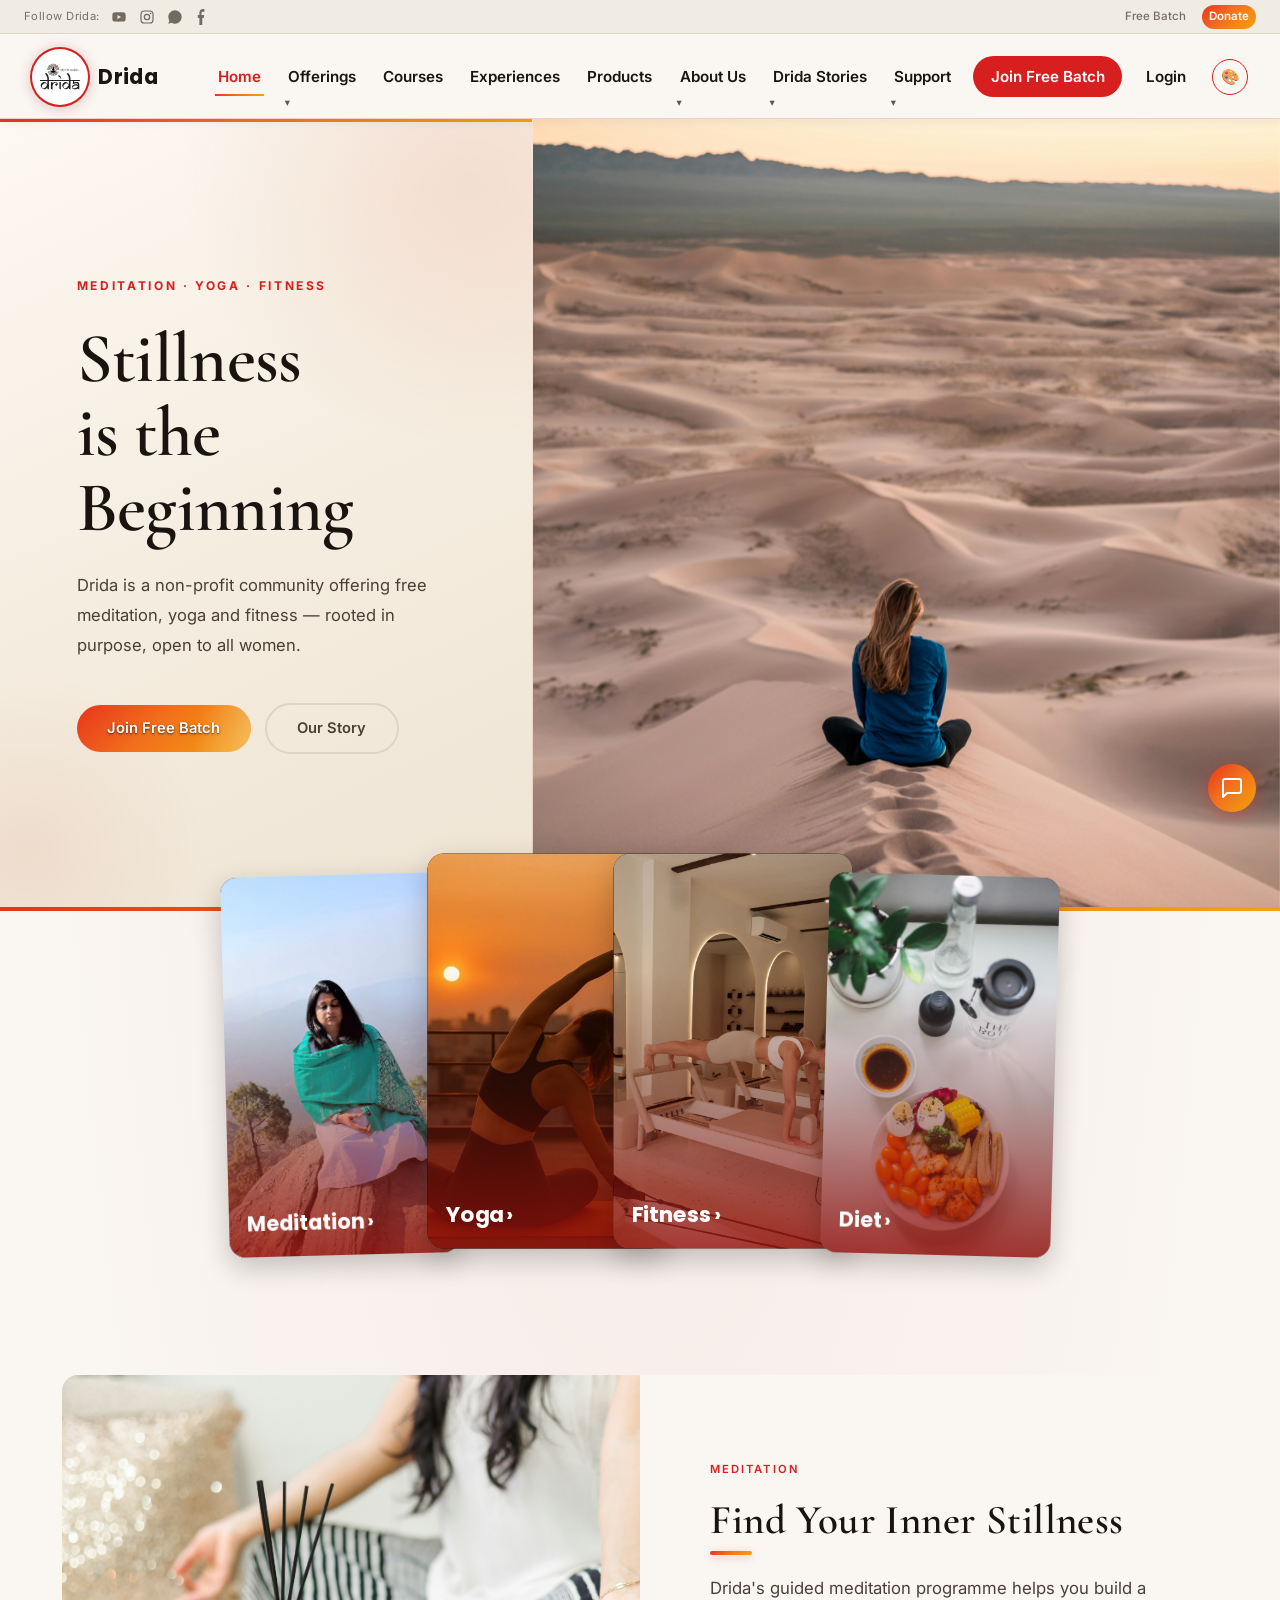
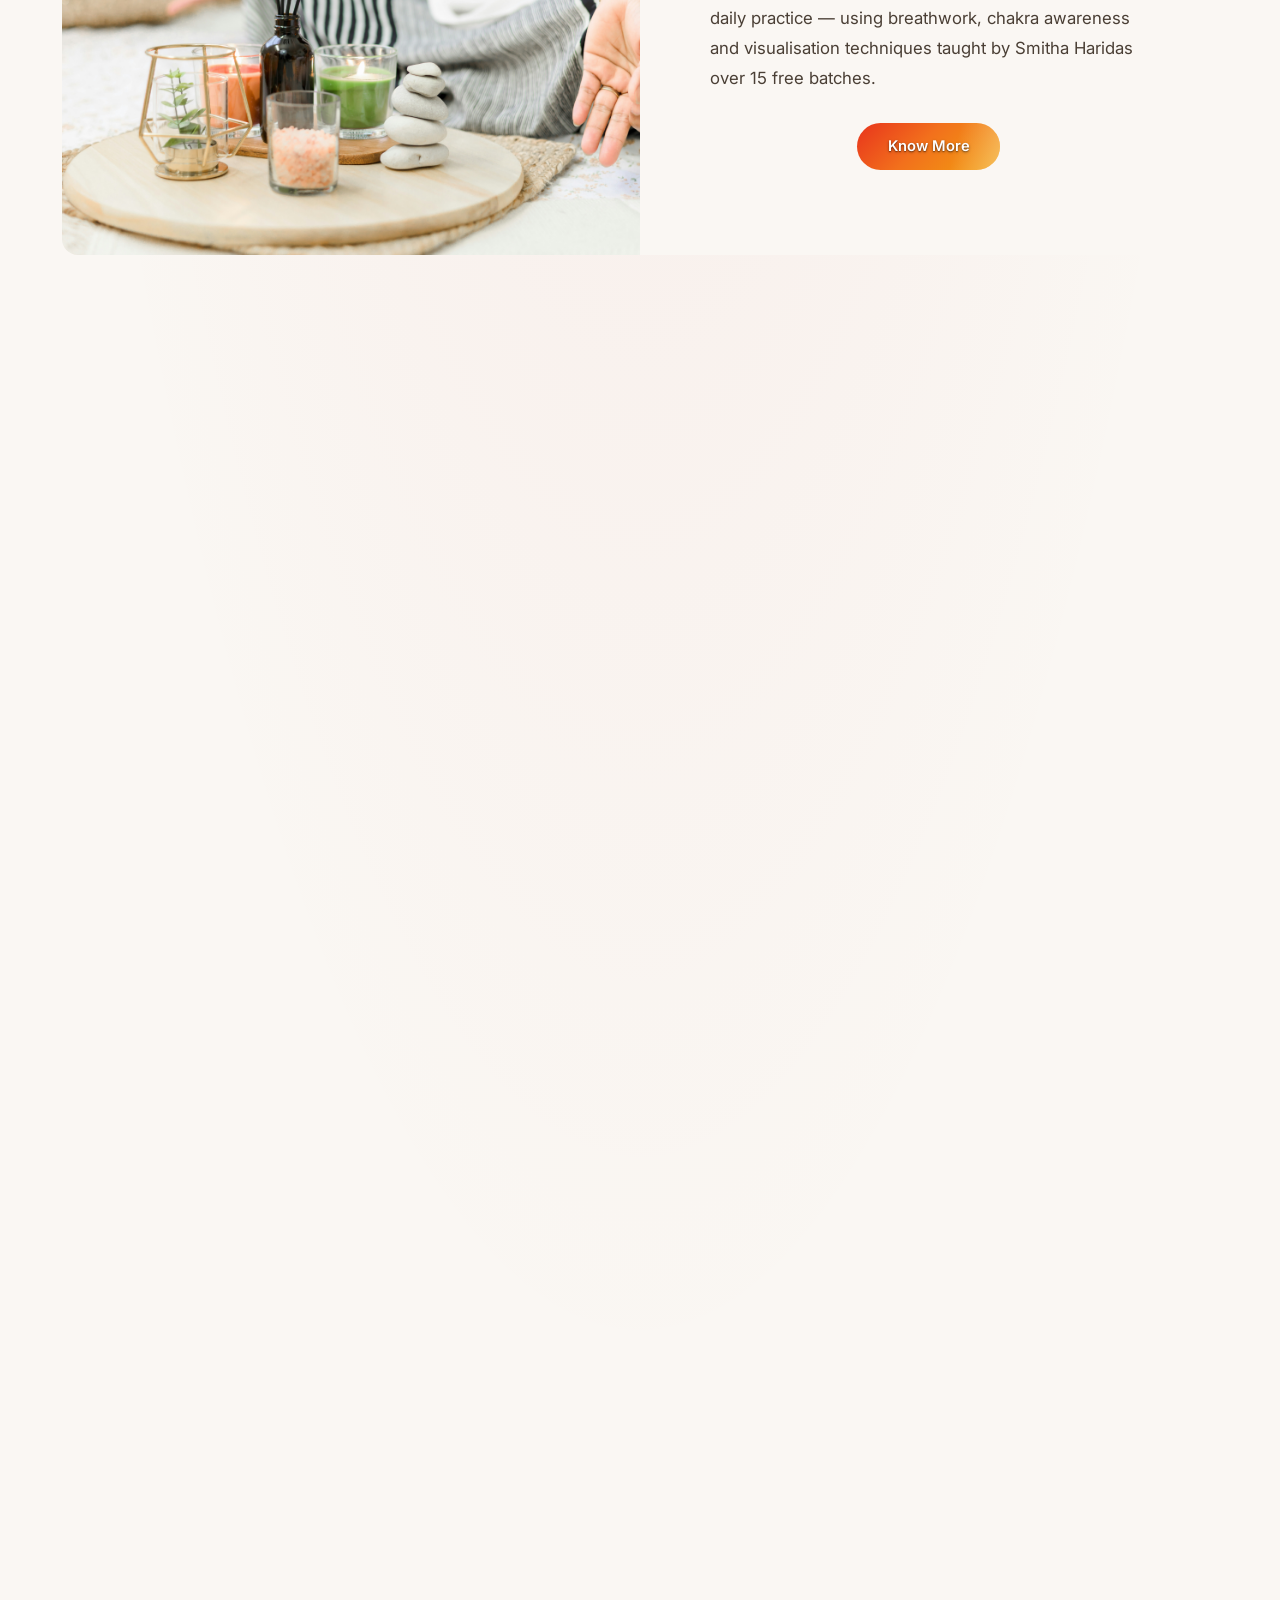
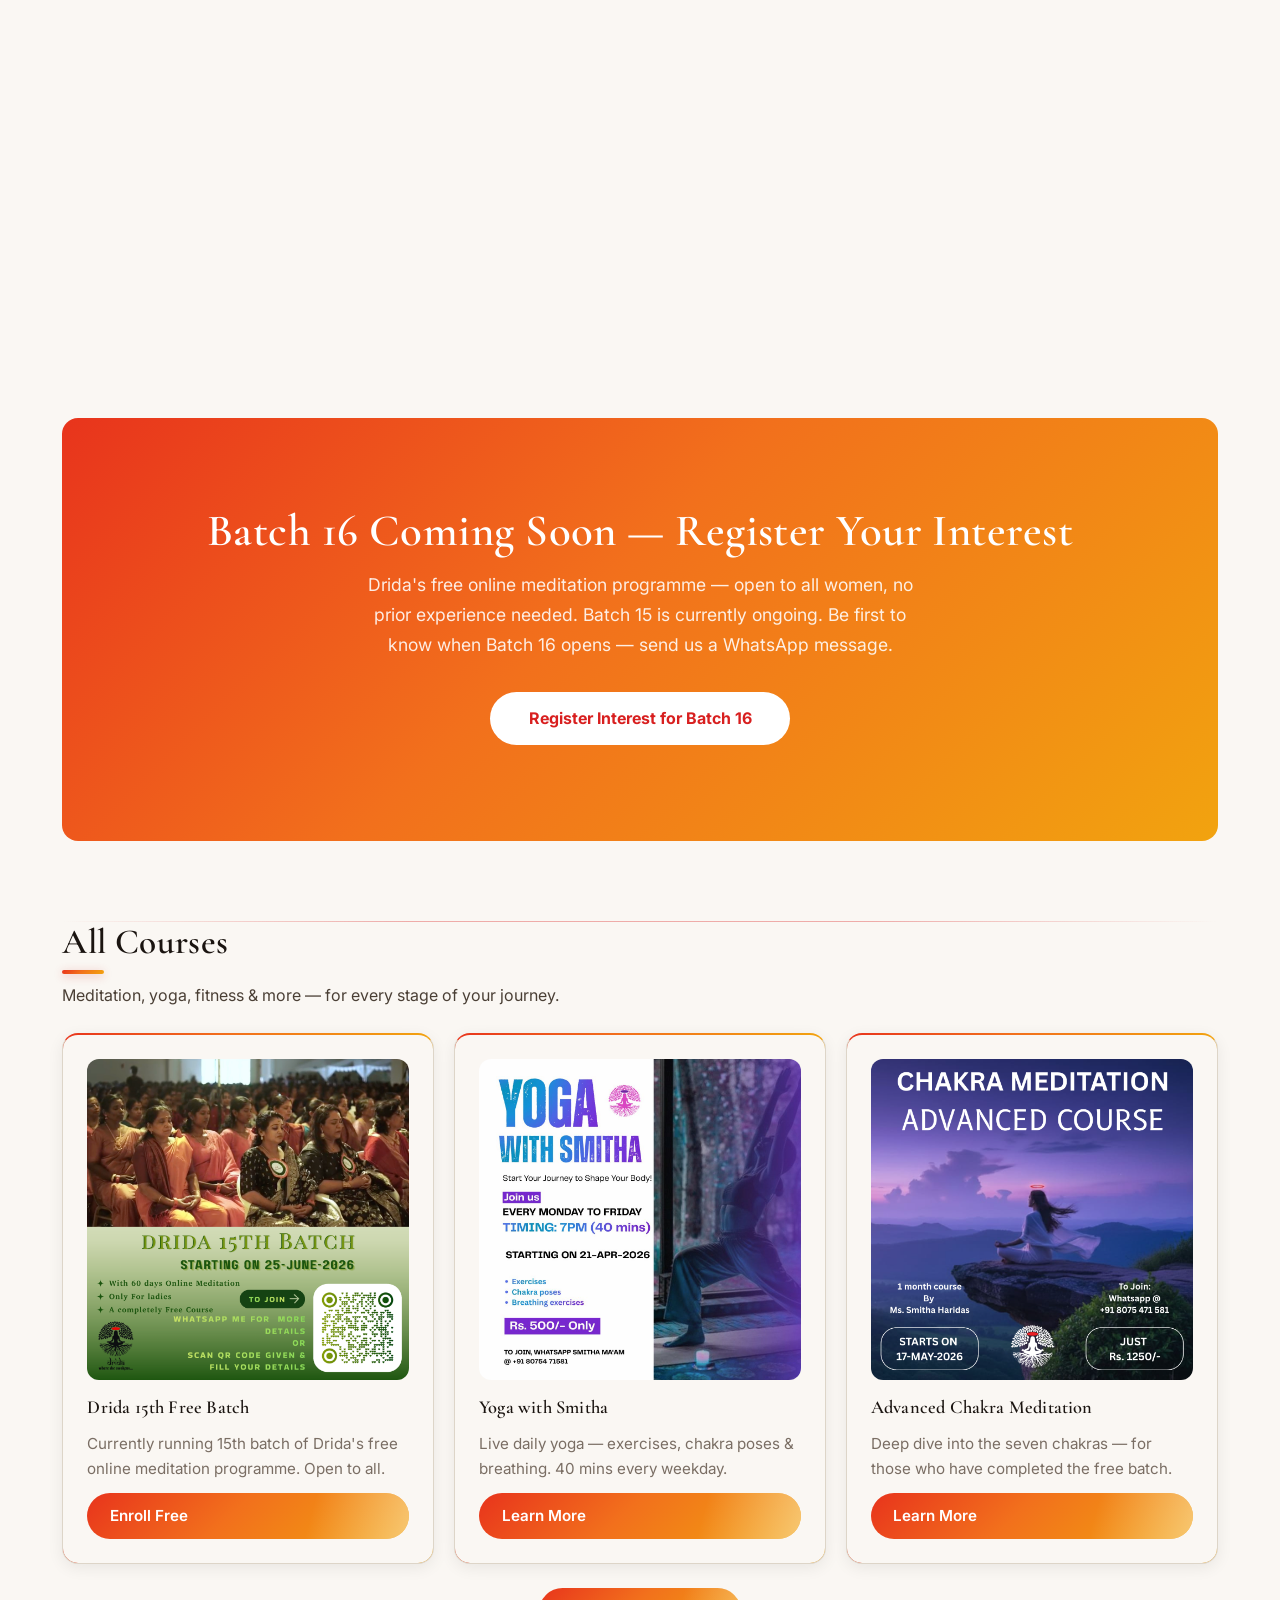
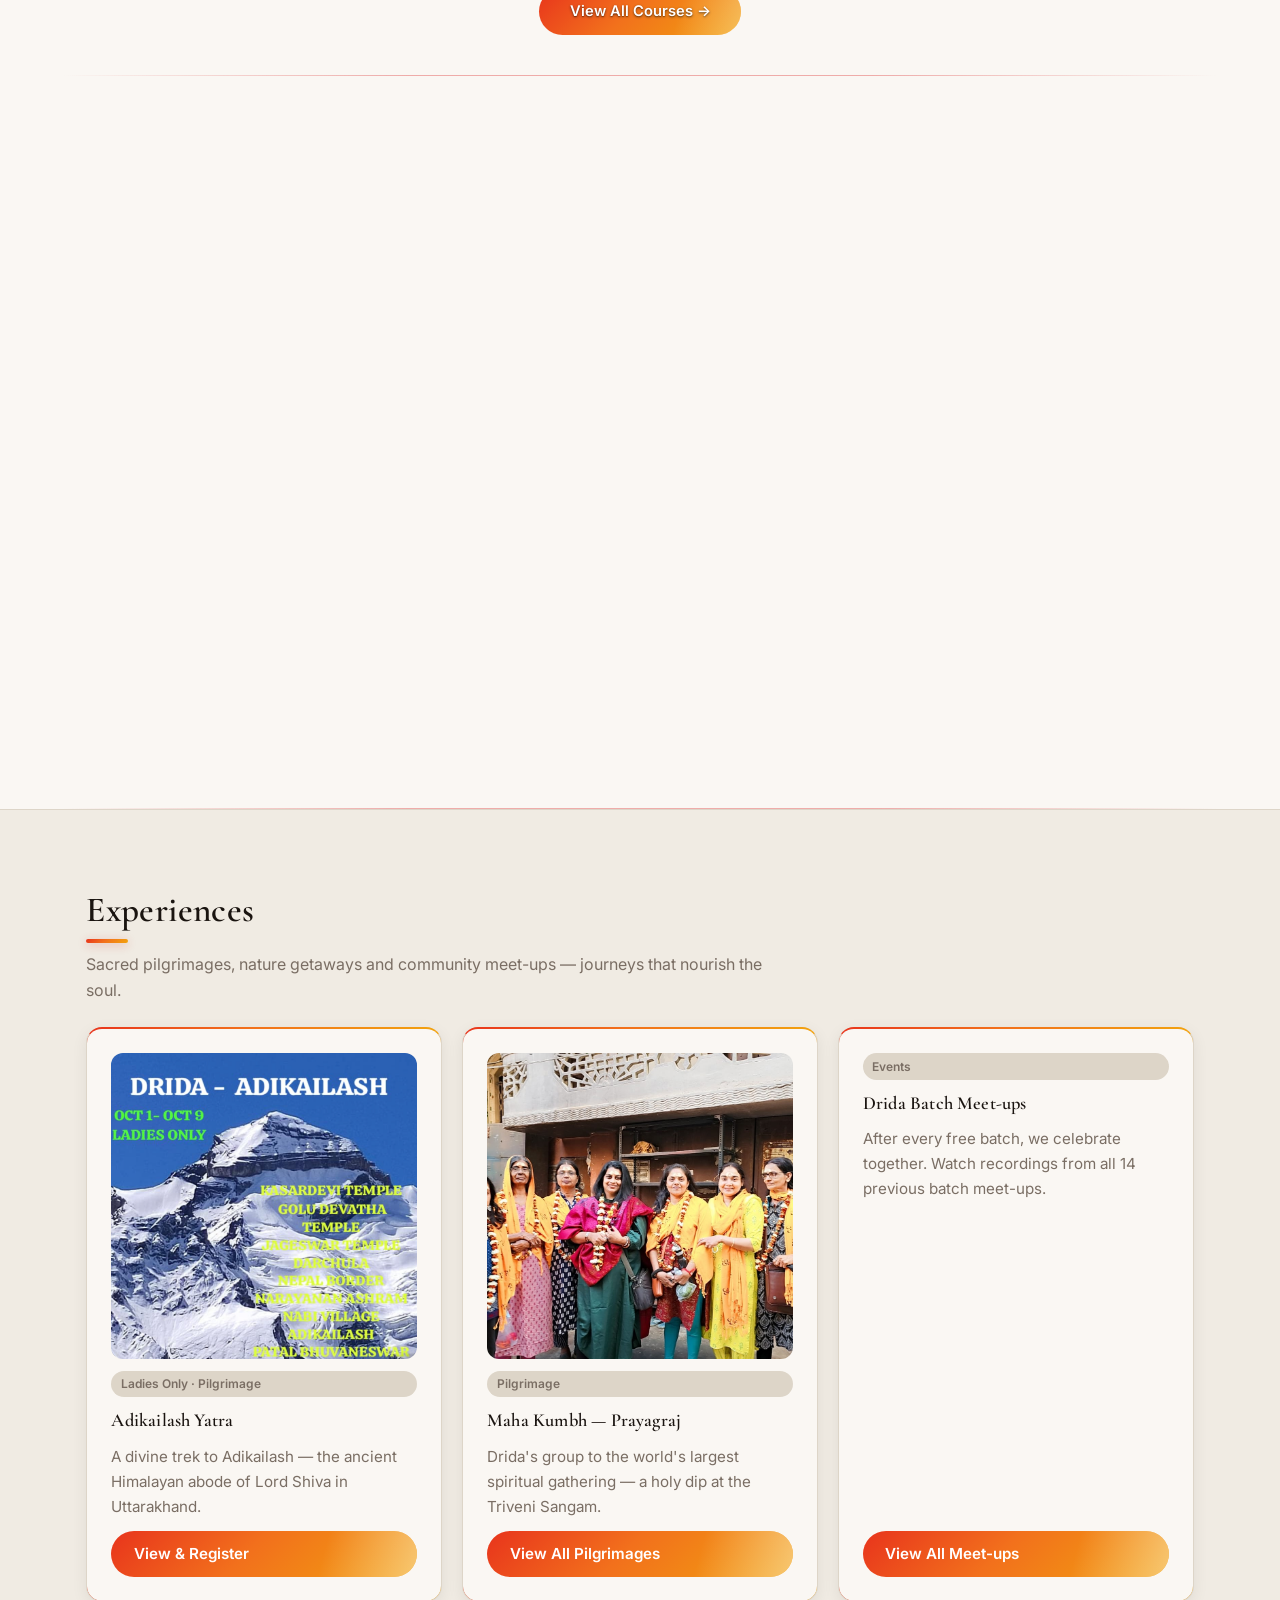
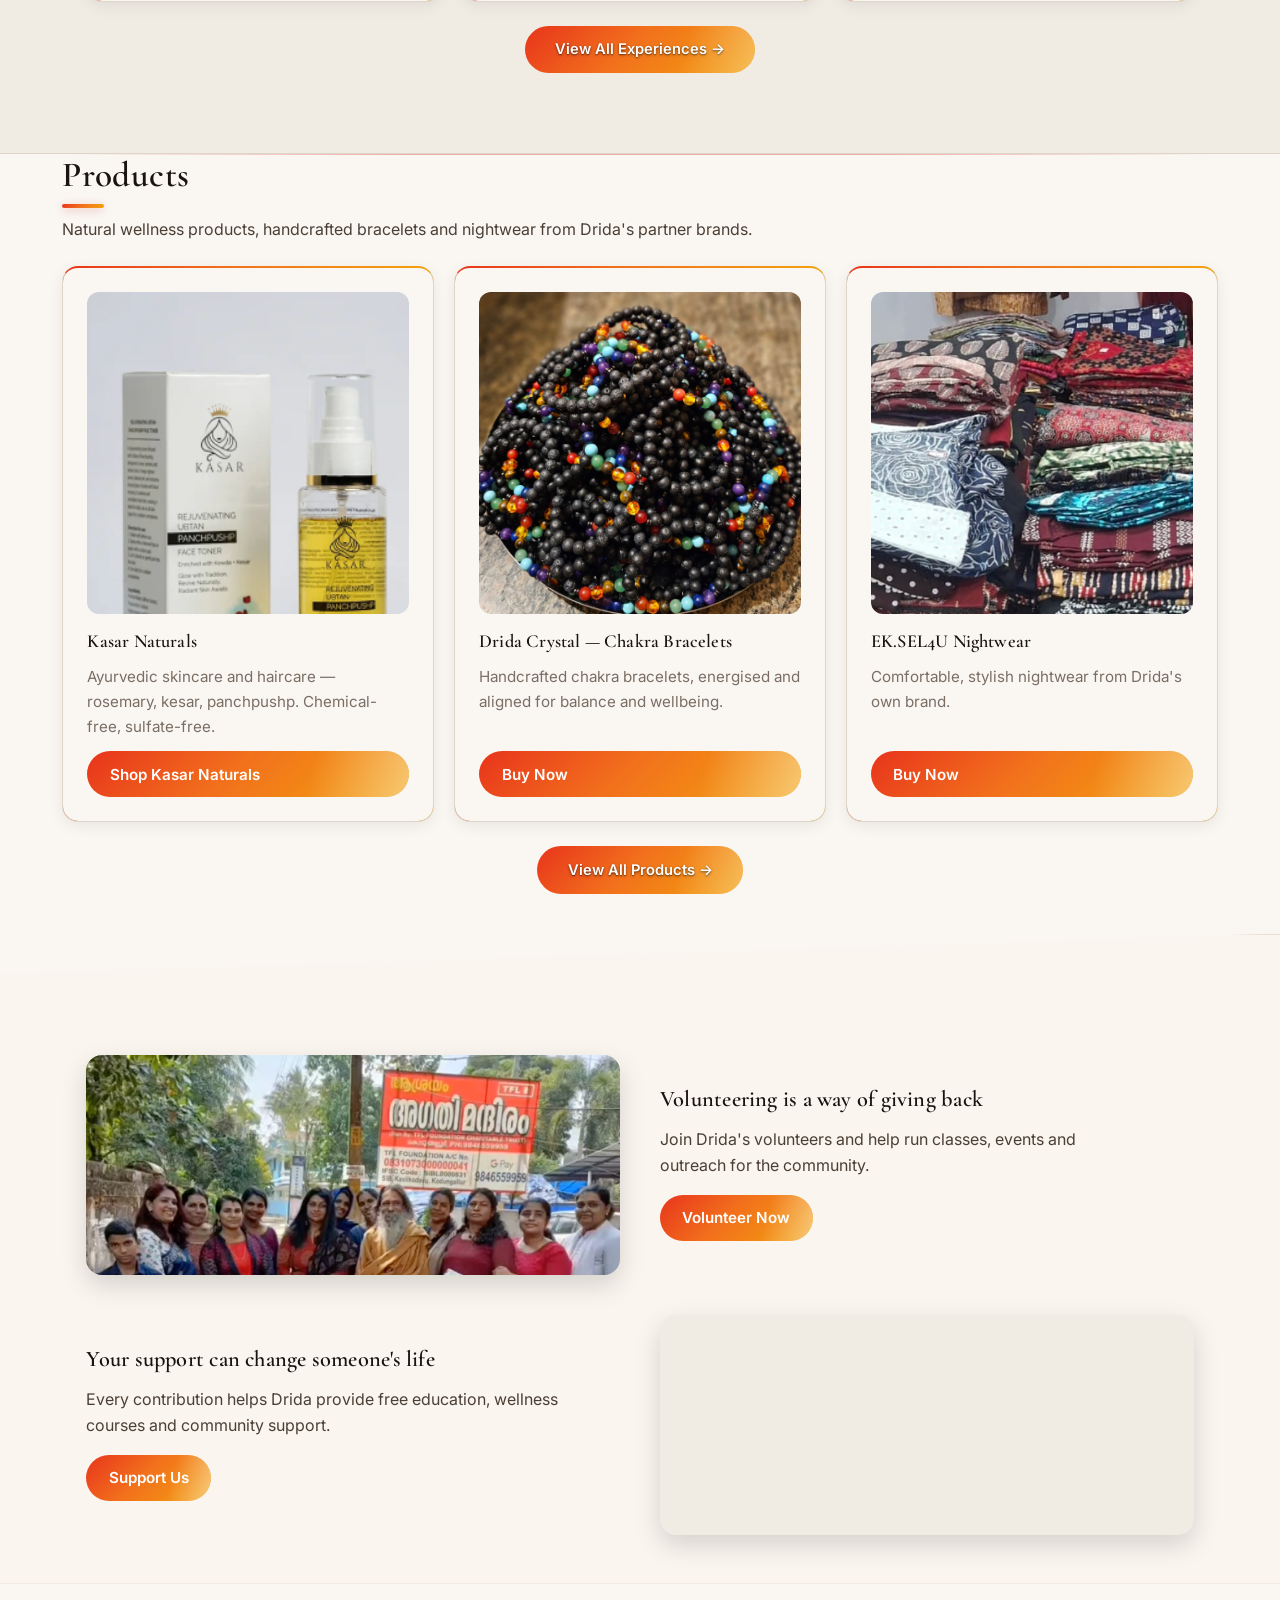
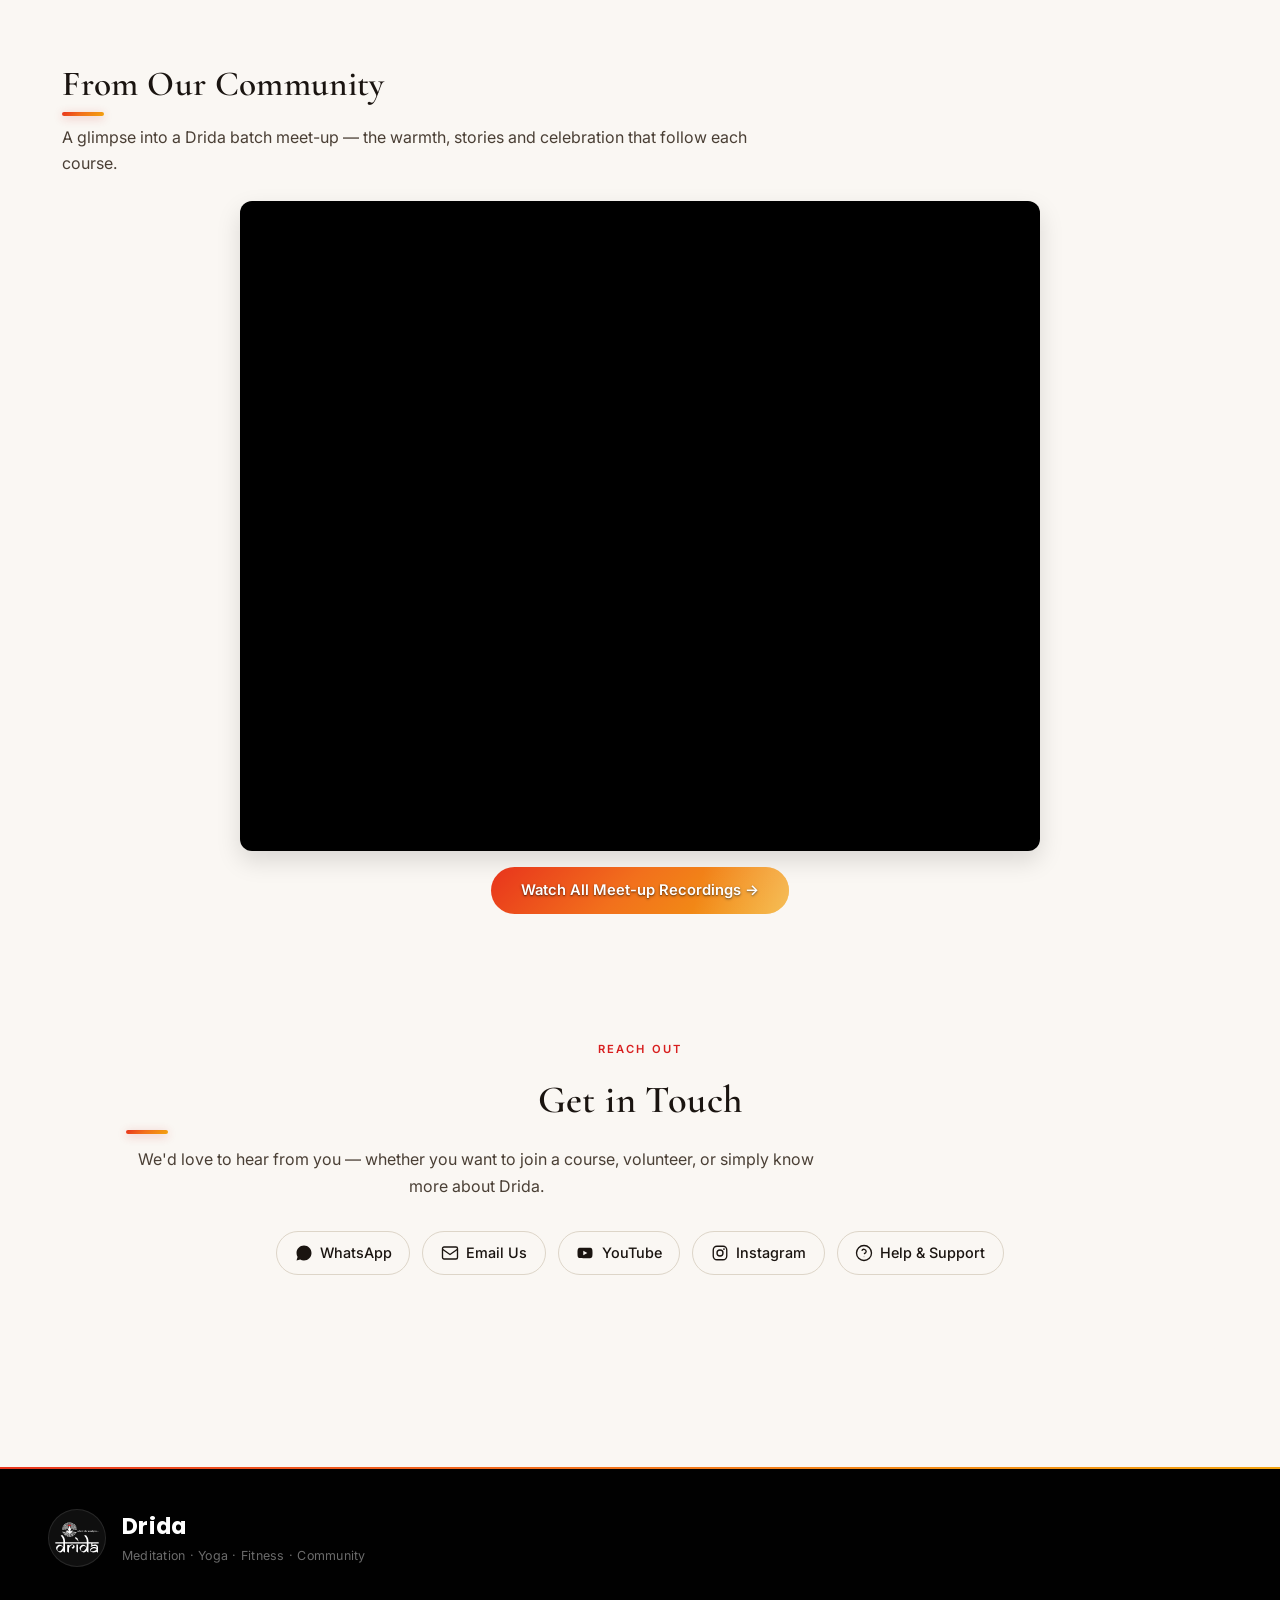
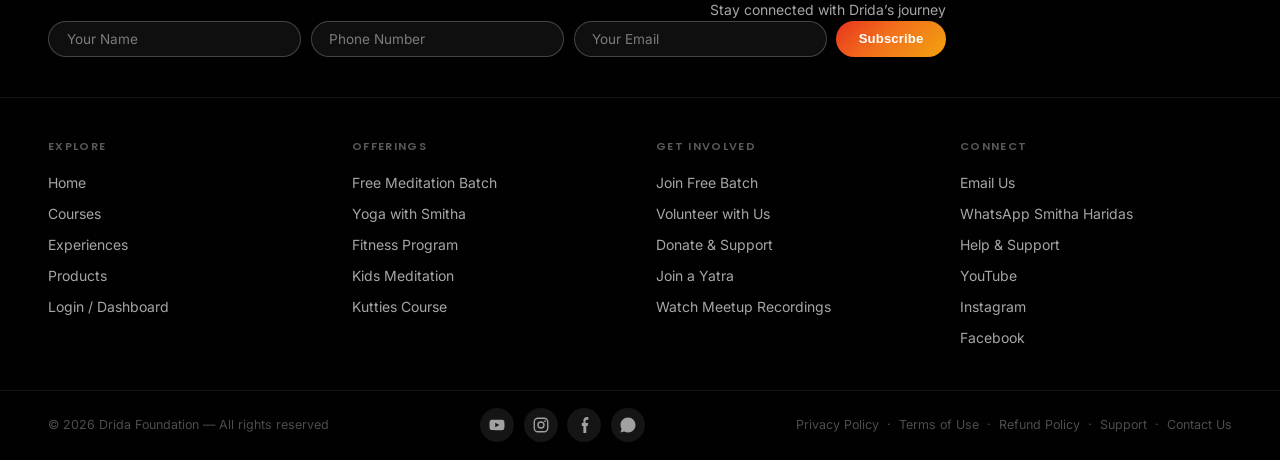
==== index.html @ 97ccad00 "New version v2" ====
<!DOCTYPE html>
<!-- This line tells the browser "this is a modern HTML5 page" -->
<html lang="en">
<head>
  <meta charset="UTF-8">
  <meta name="viewport" content="width=device-width, initial-scale=1.0">
  <!-- The <title> shows up in the browser tab -->
  <title>Drida</title>
  <meta name="description" content="Drida is a non-profit meditation, yoga and fitness community led by Smitha Haridas. Join free and paid courses, wellness retreats, and a growing community of mindful living.">
  <meta property="og:type" content="website">
  <meta property="og:site_name" content="Drida">
  <meta property="og:title" content="Drida — Meditation, Yoga & Mindful Living">
  <meta property="og:description" content="Drida is a non-profit meditation, yoga and fitness community led by Smitha Haridas. Join free and paid courses, wellness retreats, and a growing community of mindful living.">
  <meta property="og:image" content="https://drida.org/drida_logo.png">
  <meta property="og:url" content="https://drida.org/">
  <meta name="twitter:card" content="summary">
  <meta name="twitter:title" content="Drida — Meditation, Yoga & Mindful Living">
  <meta name="twitter:description" content="Drida is a non-profit meditation, yoga and fitness community led by Smitha Haridas. Join free and paid courses, wellness retreats, and a growing community of mindful living.">
  <meta name="twitter:image" content="https://drida.org/drida_logo.png">
  <!-- This links our CSS file (styling) to this HTML file (structure) -->
  <script>!function(){var m=localStorage.getItem("drida-theme-mode");var mode=(m==="light"||m==="dark")?m:(window.matchMedia&&matchMedia('(prefers-color-scheme: dark)').matches?"dark":"light");document.documentElement.setAttribute("data-theme", mode==="dark"?"dark":"light")}()</script>
  <link rel="stylesheet" href="style.css?v=51">
  <style>
    /* Breathing room between opaque blocks — plain transparent margin so
       the fixed Drida watermark can show through naturally, same treatment
       as about.html. No decoration added here. Page-scoped overrides since
       these classes are shared site-wide. */
    .program-block { margin-bottom: clamp(2.5rem, 7vw, 5rem); }
    .how-it-works { margin-bottom: clamp(2.5rem, 7vw, 5rem); }
    .about-editorial { margin-bottom: clamp(2.5rem, 7vw, 5rem); }
    .band-cta-clean { margin-bottom: clamp(2.5rem, 7vw, 5rem); }
    .impact-stats { margin-bottom: clamp(2.5rem, 7vw, 5rem); }
    .band-dark { margin-bottom: clamp(2.5rem, 7vw, 5rem); }

    /* These sections have no opaque background of their own — they sit
       directly on the page's peach/orange watermark-corona gradient, so
       the default muted grey-brown subtitle text (--muted) reads too
       light there. Darken to --ink-2 for these specific sections only. */
    #courses > p,
    #products > p,
    #community-video > p {
      color: var(--ink-2);
    }

    /* Mission & values — moved here from About Us, uses this page's own
       (light/home) theme colours automatically via the shared CSS vars. */
    .about-section {
      padding: clamp(3.5rem,7vw,5.5rem) clamp(1.5rem,6vw,5rem);
      background: radial-gradient(ellipse 120% 100% at 50% 20%, #fff4ec 0%, #ffe3d2 40%, #ffcba8 70%, #f2a37c 100%);
      border-radius: 16px;
      position: relative;
      z-index: 1;
      margin-top: clamp(2.5rem, 7vw, 5rem);
      margin-bottom: clamp(2.5rem, 7vw, 5rem);
    }
    .mission-grid {
      display: grid;
      grid-template-columns: repeat(3, 1fr);
      gap: 1.5rem;
      margin-top: 2rem;
    }
    .mission-card {
      /* Same warm red/orange family as the fixed Drida watermark's glow,
         instead of a plain neutral card. */
      background: linear-gradient(160deg, #fff4ec 0%, #ffe3d2 55%, #ffd6c0 100%);
      border: 1px solid var(--line-soft);
      border-top: 3px solid var(--accent);
      border-radius: 16px;
      padding: 1.75rem 1.5rem;
      text-align: center;
      transition: transform 0.22s ease, box-shadow 0.22s ease, background 0.22s ease;
    }
    .mission-card:hover {
      transform: translateY(-4px);
      box-shadow: var(--shadow-hover);
      background: linear-gradient(160deg, #fff8f3 0%, #ffece0 55%, #ffe0cf 100%);
    }
    .mission-card h3 { font-size: 1rem; font-weight: 700; margin-bottom: 0.5rem; }
    .mission-card p { font-size: 0.9rem; color: var(--ink-2); margin: 0; line-height: 1.6; }
    @media (max-width: 760px) {
      .mission-grid { grid-template-columns: 1fr; }
    }
  </style>
</head>
<body>

  <!-- Floating logo aura bubble: fixed in viewport centre, very faint,
       never blocks clicks (pointer-events: none). Gives a branded
       watermark / aura glow feeling as you scroll through the page. -->  <!-- HEADER: top of every page -->
  <header>
    <div class="logo-float-bubble" aria-hidden="true">
    <img src="drida_logo.svg" alt="">
  </div>
    <!-- Top bar: logo (white background so the logo stays legible) + nav -->
  <!-- Secondary topstrip: social icons + quick links above main nav (mirrors Isha website) -->
  <div class="topstrip">
    <span class="topstrip-label">Follow Drida:</span>
    <a href="https://youtube.com/@drida_life" target="_blank" rel="noopener noreferrer" class="topstrip-icon" aria-label="YouTube">
      <svg viewBox="0 0 24 24" width="16" height="16" fill="currentColor" aria-hidden="true"><path d="M21.8 8s-.2-1.4-.8-2c-.8-.8-1.6-.8-2-.9C16.5 5 12 5 12 5s-4.5 0-7 .1c-.4.1-1.2.1-2 .9-.6.6-.8 2-.8 2S2 9.6 2 11.2v1.5c0 1.6.2 3.2.2 3.2s.2 1.4.8 2c.8.8 1.8.8 2.3.9C6.9 19 12 19 12 19s4.5 0 7-.1c.4-.1 1.2-.1 2-.9.6-.6.8-2 .8-2S22 14.4 22 12.8v-1.5C22 9.6 21.8 8 21.8 8zM9.7 15V9l5.4 3-5.4 3z"/></svg>
    </a>
    <a href="https://www.instagram.com/d_r_i_d_a_/" target="_blank" rel="noopener noreferrer" class="topstrip-icon" aria-label="Instagram">
      <svg viewBox="0 0 24 24" width="16" height="16" fill="none" stroke="currentColor" stroke-width="1.8" aria-hidden="true"><rect x="3" y="3" width="18" height="18" rx="5"/><circle cx="12" cy="12" r="4"/><circle cx="17.3" cy="6.7" r="1.2" fill="currentColor" stroke="none"/></svg>
    </a>
    <a href="https://wa.me/910000000000" target="_blank" rel="noopener noreferrer" class="topstrip-icon" aria-label="WhatsApp">
      <svg viewBox="0 0 24 24" width="16" height="16" fill="currentColor" aria-hidden="true"><path d="M17.5 14.4c-.3-.1-1.7-.8-1.9-.9-.2-.1-.4-.1-.6.1-.2.2-.7.9-.8 1-.2.2-.3.2-.6.1-.3-.1-1.2-.5-2.4-1.4-.9-.8-1.5-1.7-1.6-2-.2-.3 0-.5.1-.6.1-.1.3-.3.4-.5.1-.2.2-.3.3-.5 0-.2 0-.4-.1-.5-.1-.2-.6-1.4-.8-1.9-.2-.5-.4-.4-.6-.4h-.5c-.2 0-.5.1-.7.3-.2.2-.9.9-.9 2.2 0 1.3 1 2.6 1.1 2.8.1.2 1.9 2.9 4.6 4.1.6.3 1.1.4 1.5.5.6.2 1.2.2 1.6.1.5-.1 1.7-.7 1.9-1.3.2-.7.2-1.2.2-1.3 0-.1-.2-.2-.5-.3zM12 2C6.5 2 2 6.5 2 12c0 1.9.5 3.7 1.4 5.3L2 22l4.9-1.3A10 10 0 0 0 12 22c5.5 0 10-4.5 10-10S17.5 2 12 2z"/></svg>
    </a>
    <a href="https://www.facebook.com/profile.php?id=61579257953722" target="_blank" rel="noopener noreferrer" class="topstrip-icon" aria-label="Facebook">
      <svg viewBox="0 0 320 512" width="10" height="16" fill="currentColor" aria-hidden="true"><path d="M279.14 288l14.22-92.66h-86.36v-59.5c0-25.35 12.42-50.06 52.24-50.06h40.42V6.26S293.5 0 261.16 0c-73.22 0-121.08 44.38-121.08 124.72v70.62H89.69V288h50.39v224h92.61V288z"/></svg>
    </a>
    <span class="topstrip-sep"></span>
    <a href="courses.html#course-drida-15th-batch" class="topstrip-link">Free Batch</a>
    <a href="mailto:drida4u@gmail.com?subject=I'd like to support Drida" class="topstrip-link topstrip-donate">Donate</a>
  </div>

    <div class="topbar">
      <div class="brand">
        <span class="logo-badge"><img src="drida_logo.svg" alt="Drida logo" class="logo"></span>
        <span class="brand-name">Drida</span>
      </div>
      <nav>
        <a href="index.html" class="active">Home</a>
        <div class="nav-dropdown">
          <a href="offerings.html" class="nav-parent">Offerings</a>
          <div class="nav-submenu">
            <a href="offerings.html#meditation">Meditation</a>
            <a href="offerings.html#yoga">Yoga</a>
            <a href="offerings.html#fitness">Fitness</a>
            <a href="offerings.html#diet">Diet &amp; Nutrition</a>
          </div>
        </div>
        <a href="courses.html">Courses</a>
        <a href="trips.html">Experiences</a>
        <a href="products.html">Products</a>
        <div class="nav-dropdown">
          <a href="about.html" class="nav-parent">About Us</a>
          <div class="nav-submenu">
            <a href="about.html">Drida Family</a>
            <a href="about.html#team">Our Teams</a>
          </div>
        </div>
        <div class="nav-dropdown">
          <a href="stories.html" class="nav-parent">Drida Stories</a>
          <div class="nav-submenu">
            <a href="stories.html">Member Stories</a>
            <a href="stories.html#recordings">Meetup Recordings</a>
          </div>
        </div>
        <div class="nav-dropdown">
          <a href="support.html" class="nav-parent">Support</a>
          <div class="nav-submenu">
            <a href="support.html#contact">Contact Us</a>
            <a href="support.html#faq">FAQs</a>
            <a href="support.html#help">Help</a>
          </div>
        </div>
        <a class="nav-cta-pill" href="courses.html#course-drida-15th-batch">Join Free Batch</a>
        <a href="/dashboard/">Login</a>
      </nav>
      <button id="theme-toggle" type="button" aria-label="Toggle theme"></button>
    </div>
    <!-- Hero: split-screen — editorial text left, serene photo right -->
    <div class="hero">
      <div class="hero-text">
        <span class="hero-kicker">Meditation · Yoga · Fitness</span>
        <h1>Stillness<br>is the<br>Beginning</h1>
        <p>Drida is a non-profit community offering free meditation, yoga and fitness — rooted in purpose, open to all women.</p>
        <div class="hero-ctas">
          <a class="btn-terra" href="courses.html#course-drida-15th-batch">Join Free Batch</a>
          <a class="btn-outline" href="#about">Our Story</a>
        </div>
      </div>
      <div class="hero-photo">
        <img src="images/stillness-inner-you2.jpg" alt="Woman silhouette at ocean sunset" style="object-fit:cover;object-position:center top;width:100%;height:100%;">
      </div>
    </div>
  </header>

  <!-- Pillars: 3 portrait cards — Meditation · Yoga · Fitness
       Hover/tap zooms the card forward; others ease back.
       Uses the local images which Drida already has. -->
  <div class="pillar-row" id="pillar-row">
    <a class="pillar-card" href="offerings.html#meditation" tabindex="0">
      <img src="images/pillar-meditation.png" alt="Meditation at Drida" onerror="tryAltExt(this)">
      <span class="pillar-label">Meditation <span aria-hidden="true">&rsaquo;</span></span>
    </a>
    <a class="pillar-card" href="offerings.html#yoga" tabindex="0">
      <img src="images/pillar-yoga.png" alt="Yoga at Drida" onerror="tryAltExt(this)">
      <span class="pillar-label">Yoga <span aria-hidden="true">&rsaquo;</span></span>
    </a>
    <a class="pillar-card" href="offerings.html#fitness" tabindex="0">
      <img src="images/pillar-fitness.png" alt="Fitness at Drida" onerror="tryAltExt(this)">
      <span class="pillar-label">Fitness <span aria-hidden="true">&rsaquo;</span></span>
    </a>
    <a class="pillar-card" href="offerings.html#diet" tabindex="0">
      <img src="images/diet.jpg" alt="Diet &amp; Nutrition at Drida" onerror="tryAltExt(this)">
      <span class="pillar-label">Diet <span aria-hidden="true">&rsaquo;</span></span>
    </a>
  </div>

  <!-- MAIN CONTENT -->
  <main>

    <!-- ═══ PROGRAMS — alternating editorial split blocks ═══ -->

    <!-- 1. Meditation -->
    <section id="meditation" class="program-block reveal">
      <div class="program-img">
        <img src="images/med.jpg" alt="White lotus on dark still water" style="object-fit:cover;object-position:35% center;width:100%;height:100%;">
      </div>
      <div class="program-body">
        <span class="section-tag">Meditation</span>
        <h2>Find Your Inner Stillness</h2>
        <p>Drida's guided meditation programme helps you build a daily practice — using breathwork, chakra awareness and visualisation techniques taught by Smitha Haridas over 15 free batches.</p>
        <a class="btn-terra" href="courses.html#course-drida-15th-batch">Know More</a>
      </div>
    </section>

    <!-- ═══ HOW IT WORKS ═══ -->
    <section class="how-it-works reveal">
      <span class="section-tag">Simple to Start</span>
      <h2>How It Works</h2>
      <div class="steps">
        <div class="step">
          <div class="step-num">01</div>
          <h3>Register</h3>
          <p>Sign up for any course — free or paid. You'll get a confirmation with your login details and session link.</p>
        </div>
        <div class="step">
          <div class="step-num">02</div>
          <h3>Attend Live</h3>
          <p>Join your live session at the scheduled time. All sessions are online — attend from the comfort of your home.</p>
        </div>
        <div class="step">
          <div class="step-num">03</div>
          <h3>Transform</h3>
          <p>Build a daily practice over weeks. Many members continue across multiple batches and join our growing community.</p>
        </div>
      </div>
    </section>

    <!-- 2. Yoga -->
    <section id="yoga" class="program-block prog-rev reveal">
      <div class="program-body">
        <span class="section-tag">Yoga</span>
        <h2>Move, Breathe, Balance</h2>
        <p>Live daily yoga with Smitha — Monday to Friday, 7 PM. Each 40-minute session combines asanas, chakra poses and pranayama to build strength, flexibility and calm for the day ahead.</p>
        <a class="btn-terra" href="courses.html#course-yoga-with-smitha">Know More</a>
      </div>
      <div class="program-img">
        <img src="images/yoga1.jpg" alt="Yoga warrior silhouette at sunset" style="object-fit:cover;object-position:center center;width:100%;height:100%;">
      </div>
    </section>

    <!-- 3. Fitness -->
    <section id="fitness" class="program-block reveal">
      <div class="program-img">
        <img src="images/fitness.jpg" alt="Woman doing fitness workout" style="object-fit:cover;object-position:center center;width:100%;height:100%;">
      </div>
      <div class="program-body">
        <span class="section-tag">Fitness</span>
        <h2>Strong Body, Clear Mind</h2>
        <p>Drida's fitness programme is designed for women at every level — structured routines that build real strength and stamina, paired with mindfulness so every session leaves you energised, not depleted.</p>
        <a class="btn-terra" href="courses.html#course-fitness">Explore Fitness</a>
      </div>
    </section>

    <!-- 4. Kutties — children's meditation -->
    <section id="kutties" class="program-block prog-rev reveal">
      <div class="program-body">
        <span class="section-tag">Kutties Meditation</span>
        <h2>Calm, Focused Children</h2>
        <p>Kutties Meditation is Drida's meditation programme for children — simple, age-appropriate techniques that help little ones build focus, emotional balance and a sense of inner calm that stays with them for life.</p>
        <a class="btn-terra" href="courses.html#course-kids-meditation">Explore</a>
      </div>
      <div class="program-img">
        <img src="images/kids-meditation1.png" alt="Children meditating at Drida Kutties" style="object-fit:cover;object-position:right center;width:100%;height:100%;">
      </div>
    </section>

    <!-- ═══ ABOUT SMITHA ═══ -->
    <section id="about" class="about-editorial reveal">
      <div class="about-photo-wrap">
        <img src="images/group-yoga2.png" alt="Large gathering of Drida women at a community event" style="object-fit:cover;object-position:center 30%;width:100%;height:100%;">
      </div>
      <div class="about-content">
        <span class="section-tag">Our Story</span>
        <h2>From a Small Group to 7,000+ Women</h2>
        <p>On 21 September 2021, Smitha Haridas started a simple WhatsApp group called <strong>Positive Vibes</strong> — a handful of women seeking stillness together. Nobody could have predicted what it would grow into.</p>
        <p>Batch by batch, the community grew. Women who came for meditation stayed for yoga and fitness. They found confidence, purpose — and then livelihood. Today Drida women run their own businesses, sell their own products, and support other women in becoming self-earning.</p>
        <p>Along the way, Drida launched <strong>Kasar</strong> — our own line of wellness products born from the community: hair mist, herbal shampoo and face toner, made with care and love.</p>
        <p>In 2025, Positive Vibes became <strong>Drida</strong> — <em>"where she awakens."</em> A new name for an ever-deepening mission.</p>
        <p class="charity-note">Beyond programmes, Drida quietly gives back — helping a child's education, visiting old age homes, supporting those in need in small but meaningful ways.</p>
        <a class="btn-terra" href="stories.html" style="margin-top:1.5rem;display:inline-block;width:fit-content;">Watch Our Journey &rarr;</a>
      </div>
    </section>

    <!-- ═══ BEFORE DRIDA — SHORT SUMMARY (full story on About Us) ═══ -->
    <section id="smitha-journey" class="about-editorial reveal">
      <div class="about-photo-wrap">
        <img src="images/founder-mission.png" alt="Smitha Haridas, founder of Drida" style="object-fit:cover;object-position:top center;width:100%;height:100%;">
      </div>
      <div class="about-content">
        <span class="section-tag">Before Drida</span>
        <h2>The Teacher and Designer Who Became a Spiritual Guru</h2>
        <p>Before she led 7,000 women into stillness, Smitha Haridas was a schoolteacher, then the founder of <strong>S.fab Designs</strong> — a costume studio whose work dressed well-known Malayalam TV actresses. In 2021, she set it all aside to share meditation freely, and Drida was born.</p>
        <a class="btn-terra" href="about.html">Read Smitha's Full Story &rarr;</a>
      </div>
    </section>

    <!-- ═══ MISSION & VALUES (moved here from About Us) ═══ -->
    <section class="about-section" id="mission">
      <span class="section-tag">Why We Exist</span>
      <h2>Our Mission</h2>
      <p style="color:var(--ink-2);max-width:600px;">Drida exists to make inner wellness accessible to every woman — freely, without gatekeeping, without hierarchy, without cost.</p>
      <div class="mission-grid">
        <div class="mission-card">
          <h3>Free for All Women</h3>
          <p>Our flagship meditation batches are completely free. No fees, no prerequisites — just a willingness to show up.</p>
        </div>
        <div class="mission-card">
          <h3>Rooted in Tradition</h3>
          <p>Chakra meditation, breathwork and guided visualisation — ancient practices made accessible for modern women.</p>
        </div>
        <div class="mission-card">
          <h3>Community First</h3>
          <p>Drida is run by women for women. Every volunteer, admin and coordinator is a community member giving back.</p>
        </div>
        <div class="mission-card">
          <h3>Women's Livelihood</h3>
          <p>Beyond wellness, Drida is building employment opportunities for women through its growing product and service businesses.</p>
        </div>
        <div class="mission-card">
          <h3>Pilgrimage &amp; Travel</h3>
          <p>Spiritual yatras to sacred sites across India — curated, safe, and accompanied by Smitha Haridas and the Drida family.</p>
        </div>
        <div class="mission-card">
          <h3>Mindful Products</h3>
          <p>Energised malas, wellness products and accessories — made with intention, priced with purpose.</p>
        </div>
      </div>
    </section>

    <!-- ═══ FREE BATCH CTA ═══ -->
    <section class="band-cta-clean">
      <h2>Batch 16 Coming Soon — Register Your Interest</h2>
      <p>Drida's free online meditation programme — open to all women, no prior experience needed. Batch 15 is currently ongoing. Be first to know when Batch 16 opens — send us a WhatsApp message.</p>
      <a class="btn-white-pill" href="https://wa.me/910000000000?text=I'd like to register for Drida Batch 16" target="_blank" rel="noopener noreferrer">Register Interest for Batch 16</a>
    </section>

    
    <div class="section-divider" aria-hidden="true"></div>

    <!-- ═══ COURSES ═══ -->
    <section id="courses">
      <h2>All Courses</h2>
      <p>Meditation, yoga, fitness &amp; more — for every stage of your journey.</p>
      <div class="card-grid">
        <div class="card">
          <img src="images/course-new-drida-batch.png" alt="Drida 15th Free Batch" onerror="this.style.display='none'">
          <h3>Drida 15th Free Batch</h3>
          <p>Currently running 15th batch of Drida's free online meditation programme. Open to all.</p>
          <a class="btn" href="courses.html#course-drida-15th-batch">Enroll Free</a>
        </div>
        <div class="card">
          <img src="images/course-yoga-with-smitha.jpeg" alt="Yoga with Smitha" style="object-position:top;" onerror="this.style.display='none'">
          <h3>Yoga with Smitha</h3>
          <p>Live daily yoga — exercises, chakra poses &amp; breathing. 40 mins every weekday.</p>
          <a class="btn" href="courses.html#course-yoga-with-smitha">Learn More</a>
        </div>
        <div class="card">
          <img src="images/course-advanced-chakra.png" alt="Chakra Meditation Advanced" onerror="this.style.display='none'">
          <h3>Advanced Chakra Meditation</h3>
          <p>Deep dive into the seven chakras — for those who have completed the free batch.</p>
          <a class="btn" href="courses.html#course-advanced-chakra-meditation">Learn More</a>
        </div>
      </div>
      <div style="margin-top:1.5rem;display:flex;justify-content:center;">
        <a class="btn-terra" href="courses.html">View All Courses &rarr;</a>
      </div>
    </section>

    
    <div class="section-divider" aria-hidden="true"></div>

    <!-- ═══ FAQ POINTER (full FAQ lives on support.html to avoid repeating it here) ═══ -->
    <section class="band-cta-clean">
      <h2>Have Questions?</h2>
      <p>Find answers on registering, sessions, payments and more in our Help Centre.</p>
      <a class="btn-white-pill" href="support.html#faq">View FAQs</a>
    </section>

    <!-- ═══ IMPACT STATS ═══ -->
    <div class="impact-stats reveal">
      <div class="stat-block">
        <span class="stat-num" data-count="7000" data-suffix="+">7,000+</span>
        <span class="stat-label">Members</span>
      </div>
      <div class="stat-block">
        <span class="stat-num" data-count="15" data-suffix="">15</span>
        <span class="stat-label">Free Batches</span>
      </div>
      <div class="stat-block">
        <span class="stat-num" data-count="14" data-suffix="">14</span>
        <span class="stat-label">Batch Meet-ups</span>
      </div>
      <div class="stat-block">
        <span class="stat-num" data-count="5" data-suffix="">5</span>
        <span class="stat-label">Programmes</span>
      </div>
    </div>

    
    <div class="section-divider" aria-hidden="true"></div>

    <!-- ═══ TRIPS & EVENTS ═══ -->
    <section id="trips" class="section-warm">
      <h2>Experiences</h2>
      <p>Sacred pilgrimages, nature getaways and community meet-ups — journeys that nourish the soul.</p>
      <div class="card-grid">
        <div class="card">
          <img src="images/trip-pil-adikailash.png" alt="Adikailash Yatra" onerror="tryAltExt(this)">
          <span class="badge">Ladies Only · Pilgrimage</span>
          <h3>Adikailash Yatra</h3>
          <p>A divine trek to Adikailash — the ancient Himalayan abode of Lord Shiva in Uttarakhand.</p>
          <a class="btn" href="trips.html#pilgrimages">View &amp; Register</a>
        </div>
        <div class="card">
          <img src="images/trip-pil-mahakumbh-prayagraj.jpeg" alt="Maha Kumbh Prayagraj" onerror="this.style.display='none'">
          <span class="badge">Pilgrimage</span>
          <h3>Maha Kumbh — Prayagraj</h3>
          <p>Drida's group to the world's largest spiritual gathering — a holy dip at the Triveni Sangam.</p>
          <a class="btn" href="trips.html#pilgrimages">View All Pilgrimages</a>
        </div>
        <div class="card">
          <span class="badge">Events</span>
          <h3>Drida Batch Meet-ups</h3>
          <p>After every free batch, we celebrate together. Watch recordings from all 14 previous batch meet-ups.</p>
          <a class="btn" href="stories.html#recordings">View All Meet-ups</a>
        </div>
      </div>
      <div style="margin-top:1.5rem;display:flex;justify-content:center;">
        <a class="btn-terra" href="trips.html">View All Experiences &rarr;</a>
      </div>
    </section>

    
    <div class="section-divider" aria-hidden="true"></div>

    <!-- ═══ PRODUCTS ═══ -->
    <section id="products">
      <h2>Products</h2>
      <p>Natural wellness products, handcrafted bracelets and nightwear from Drida's partner brands.</p>
      <div class="card-grid">
        <div class="card">
          <img src="images/kasar_face_toner.png" alt="Kasar Naturals">
          <h3>Kasar Naturals</h3>
          <p>Ayurvedic skincare and haircare — rosemary, kesar, panchpushp. Chemical-free, sulfate-free.</p>
          <a class="btn" href="products.html#kasar">Shop Kasar Naturals</a>
        </div>
        <div class="card">
          <img src="images/product-drida-crystal.png" alt="Drida Crystal — Chakra Bracelets" onerror="this.style.display='none'">
          <h3>Drida Crystal — Chakra Bracelets</h3>
          <p>Handcrafted chakra bracelets, energised and aligned for balance and wellbeing.</p>
          <a class="btn" href="products.html#more-products">Buy Now</a>
        </div>
        <div class="card">
          <img src="images/product-eksel4u-collection.png" alt="EK.SEL4U Nightwear Collection">
          <h3>EK.SEL4U Nightwear</h3>
          <p>Comfortable, stylish nightwear from Drida's own brand.</p>
          <a class="btn" href="products.html#more-products">Buy Now</a>
        </div>
      </div>
      <div style="margin-top:1.5rem;display:flex;justify-content:center;">
        <a class="btn-terra" href="products.html">View All Products &rarr;</a>
      </div>
    </section>

    <!-- ═══ VOLUNTEER / DONATE ═══ -->
    <section id="get-involved" class="band-dark">
      <div class="band-row">
        <div class="band-photo">
          <img src="images/volunteer-with-drida.png" alt="Volunteer with Drida" onerror="tryAltExt(this)">
        </div>
        <div class="band-text">
          <h3>Volunteering is a way of giving back</h3>
          <p>Join Drida's volunteers and help run classes, events and outreach for the community.</p>
          <a class="btn" href="mailto:drida4u@gmail.com?subject=I%27d%20like%20to%20volunteer%20with%20Drida">Volunteer Now</a>
        </div>
      </div>
      <div class="band-row reverse">
        <div class="band-photo">
          <img src="images/support-drida.png" alt="Support Drida's mission" onerror="tryAltExt(this)">
        </div>
        <div class="band-text">
          <h3>Your support can change someone's life</h3>
          <p>Every contribution helps Drida provide free education, wellness courses and community support.</p>
          <a class="btn" href="mailto:drida4u@gmail.com?subject=I%27d%20like%20to%20support%20Drida">Support Us</a>
        </div>
      </div>
    </section>

    <!-- ═══ COMMUNITY VIDEO ═══ -->
    <section id="community-video">
      <h2>From Our Community</h2>
      <p>A glimpse into a Drida batch meet-up — the warmth, stories and celebration that follow each course.</p>
      <div class="video-embed">
        <iframe
          src="https://www.youtube.com/embed/yhEW6tbJRTs"
          title="Drida 14th Batch Meet-up"
          frameborder="0"
          allow="accelerometer; autoplay; clipboard-write; encrypted-media; gyroscope; picture-in-picture"
          allowfullscreen
          loading="lazy">
        </iframe>
      </div>
      <div style="margin-top:1rem;display:flex;justify-content:center;">
        <a class="btn-terra" href="stories.html#recordings">Watch All Meet-up Recordings &rarr;</a>
      </div>
    </section>

    <!-- ═══ CONTACT ═══ -->
    <section class="contact-section">
      <span class="section-tag">Reach Out</span>
      <h2>Get in Touch</h2>
      <p>We'd love to hear from you — whether you want to join a course, volunteer, or simply know more about Drida.</p>
      <div class="contact-links-row">
        <a class="contact-link-pill" href="https://wa.me/910000000000" target="_blank" rel="noopener noreferrer">
          <svg viewBox="0 0 24 24" width="18" height="18" fill="currentColor" aria-hidden="true"><path d="M17.5 14.4c-.3-.1-1.7-.8-1.9-.9-.2-.1-.4-.1-.6.1-.2.2-.7.9-.8 1-.2.2-.3.2-.6.1-.3-.1-1.2-.5-2.4-1.4-.9-.8-1.5-1.7-1.6-2-.2-.3 0-.5.1-.6.1-.1.3-.3.4-.5.1-.2.2-.3.3-.5 0-.2 0-.4-.1-.5-.1-.2-.6-1.4-.8-1.9-.2-.5-.4-.4-.6-.4h-.5c-.2 0-.5.1-.7.3-.2.2-.9.9-.9 2.2 0 1.3 1 2.6 1.1 2.8.1.2 1.9 2.9 4.6 4.1.6.3 1.1.4 1.5.5.6.2 1.2.2 1.6.1.5-.1 1.7-.7 1.9-1.3.2-.7.2-1.2.2-1.3 0-.1-.2-.2-.5-.3zM12 2C6.5 2 2 6.5 2 12c0 1.9.5 3.7 1.4 5.3L2 22l4.9-1.3A10 10 0 0 0 12 22c5.5 0 10-4.5 10-10S17.5 2 12 2z"/></svg>
          WhatsApp
        </a>
        <a class="contact-link-pill" href="mailto:drida4u@gmail.com">
          <svg viewBox="0 0 24 24" width="18" height="18" fill="none" stroke="currentColor" stroke-width="1.8" aria-hidden="true"><rect x="2" y="4" width="20" height="16" rx="2"/><path d="M2 7l10 7 10-7"/></svg>
          Email Us
        </a>
        <a class="contact-link-pill" href="https://youtube.com/@drida_life" target="_blank" rel="noopener noreferrer">
          <svg viewBox="0 0 24 24" width="18" height="18" fill="currentColor" aria-hidden="true"><path d="M21.8 8s-.2-1.4-.8-2c-.8-.8-1.6-.8-2-.9C16.5 5 12 5 12 5s-4.5 0-7 .1c-.4.1-1.2.1-2 .9-.6.6-.8 2-.8 2S2 9.6 2 11.2v1.5c0 1.6.2 3.2.2 3.2s.2 1.4.8 2c.8.8 1.8.8 2.3.9C6.9 19 12 19 12 19s4.5 0 7-.1c.4-.1 1.2-.1 2-.9.6-.6.8-2 .8-2S22 14.4 22 12.8v-1.5C22 9.6 21.8 8 21.8 8zM9.7 15V9l5.4 3-5.4 3z"/></svg>
          YouTube
        </a>
        <a class="contact-link-pill" href="https://www.instagram.com/d_r_i_d_a_/" target="_blank" rel="noopener noreferrer">
          <svg viewBox="0 0 24 24" width="18" height="18" fill="none" stroke="currentColor" stroke-width="1.8" aria-hidden="true"><rect x="3" y="3" width="18" height="18" rx="5"/><circle cx="12" cy="12" r="4"/><circle cx="17.3" cy="6.7" r="1.2" fill="currentColor" stroke="none"/></svg>
          Instagram
        </a>
        <a class="contact-link-pill" href="support.html">
          <svg viewBox="0 0 24 24" width="18" height="18" fill="none" stroke="currentColor" stroke-width="1.8" aria-hidden="true"><circle cx="12" cy="12" r="10"/><path d="M9.1 9a3 3 0 0 1 5.8 1c0 2-3 3-3 3"/><circle cx="12" cy="17" r=".5" fill="currentColor" stroke="none"/></svg>
          Help &amp; Support
        </a>
      </div>
    </section>

  </main>

  <!-- FOOTER: rich multi-column layout (mirrors Isha Foundation footer) -->
  <footer class="site-footer">

    <!-- Top: logo + tagline + subscribe CTA -->
    <div class="footer-top">
      <div class="footer-brand">
        <span class="footer-logo-wrap"><img src="drida_logo_white.svg" alt="Drida" width="50" height="50"></span>
        <div>
          <span class="footer-brand-name">Drida</span>
          <p class="footer-tagline">Meditation &middot; Yoga &middot; Fitness &middot; Community</p>
        </div>
      </div>
      <form class="footer-newsletter-form" id="newsletter-form">
        <p>Stay connected with Drida&rsquo;s journey</p>
        <div class="footer-newsletter-fields">
          <input type="text" name="name" placeholder="Your Name" required>
          <input type="tel" name="phone" placeholder="Phone Number" required pattern="[0-9+\-\s]{7,15}">
          <input type="email" name="email" placeholder="Your Email" required>
          <button type="submit" class="footer-subscribe-btn">Subscribe</button>
        </div>
      </form>
    </div>

    <!-- Columns -->
    <div class="footer-cols">
      <div class="footer-col">
        <h4>Explore</h4>
        <ul>
          <li><a href="index.html">Home</a></li>
          <li><a href="courses.html">Courses</a></li>
          <li><a href="trips.html">Experiences</a></li>
          <li><a href="products.html">Products</a></li>
          <li><a href="/dashboard/">Login / Dashboard</a></li>
        </ul>
      </div>
      <div class="footer-col">
        <h4>Offerings</h4>
        <ul>
          <li><a href="courses.html#course-drida-15th-batch">Free Meditation Batch</a></li>
          <li><a href="courses.html#course-yoga-with-smitha">Yoga with Smitha</a></li>
          <li><a href="courses.html#course-fitness">Fitness Program</a></li>
          <li><a href="courses.html#course-kids-meditation">Kids Meditation</a></li>
          <li><a href="courses.html#course-kutties">Kutties Course</a></li>
        </ul>
      </div>
      <div class="footer-col">
        <h4>Get Involved</h4>
        <ul>
          <li><a href="courses.html#course-drida-15th-batch">Join Free Batch</a></li>
          <li><a href="mailto:drida4u@gmail.com?subject=I'd like to volunteer with Drida">Volunteer with Us</a></li>
          <li><a href="mailto:drida4u@gmail.com?subject=I'd like to support Drida">Donate &amp; Support</a></li>
          <li><a href="trips.html">Join a Yatra</a></li>
          <li><a href="stories.html#recordings">Watch Meetup Recordings</a></li>
        </ul>
      </div>
      <div class="footer-col">
        <h4>Connect</h4>
        <ul>
          <li><a href="mailto:drida4u@gmail.com">Email Us</a></li>
          <li><a href="https://wa.me/910000000000" target="_blank" rel="noopener noreferrer">WhatsApp Smitha Haridas</a></li>
          <li><a href="support.html">Help &amp; Support</a></li>
          <li><a href="https://youtube.com/@drida_life" target="_blank" rel="noopener noreferrer">YouTube</a></li>
          <li><a href="https://www.instagram.com/d_r_i_d_a_/" target="_blank" rel="noopener noreferrer">Instagram</a></li>
          <li><a href="https://www.facebook.com/profile.php?id=61579257953722" target="_blank" rel="noopener noreferrer">Facebook</a></li>
        </ul>
      </div>
    </div>

    <!-- Bottom bar: copyright + social icons -->
    <div class="footer-bottom">
      <p class="footer-copy">&copy; <span id="year"></span> Drida Foundation &mdash; All rights reserved</p>
      <div class="footer-social">
        <a href="https://youtube.com/@drida_life" target="_blank" rel="noopener noreferrer" aria-label="YouTube">
          <svg viewBox="0 0 24 24" width="18" height="18" fill="currentColor" aria-hidden="true"><path d="M21.8 8s-.2-1.4-.8-2c-.8-.8-1.6-.8-2-.9C16.5 5 12 5 12 5s-4.5 0-7 .1c-.4.1-1.2.1-2 .9-.6.6-.8 2-.8 2S2 9.6 2 11.2v1.5c0 1.6.2 3.2.2 3.2s.2 1.4.8 2c.8.8 1.8.8 2.3.9C6.9 19 12 19 12 19s4.5 0 7-.1c.4-.1 1.2-.1 2-.9.6-.6.8-2 .8-2S22 14.4 22 12.8v-1.5C22 9.6 21.8 8 21.8 8zM9.7 15V9l5.4 3-5.4 3z"/></svg>
        </a>
        <a href="https://www.instagram.com/d_r_i_d_a_/" target="_blank" rel="noopener noreferrer" aria-label="Instagram">
          <svg viewBox="0 0 24 24" width="18" height="18" fill="none" stroke="currentColor" stroke-width="1.8" aria-hidden="true"><rect x="3" y="3" width="18" height="18" rx="5"/><circle cx="12" cy="12" r="4"/><circle cx="17.3" cy="6.7" r="1.2" fill="currentColor" stroke="none"/></svg>
        </a>
        <a href="https://www.facebook.com/profile.php?id=61579257953722" target="_blank" rel="noopener noreferrer" aria-label="Facebook">
          <svg viewBox="0 0 320 512" width="10" height="18" fill="currentColor" aria-hidden="true"><path d="M279.14 288l14.22-92.66h-86.36v-59.5c0-25.35 12.42-50.06 52.24-50.06h40.42V6.26S293.5 0 261.16 0c-73.22 0-121.08 44.38-121.08 124.72v70.62H89.69V288h50.39v224h92.61V288z"/></svg>
        </a>
        <a href="https://wa.me/910000000000" target="_blank" rel="noopener noreferrer" aria-label="WhatsApp">
          <svg viewBox="0 0 24 24" width="18" height="18" fill="currentColor" aria-hidden="true"><path d="M17.5 14.4c-.3-.1-1.7-.8-1.9-.9-.2-.1-.4-.1-.6.1-.2.2-.7.9-.8 1-.2.2-.3.2-.6.1-.3-.1-1.2-.5-2.4-1.4-.9-.8-1.5-1.7-1.6-2-.2-.3 0-.5.1-.6.1-.1.3-.3.4-.5.1-.2.2-.3.3-.5 0-.2 0-.4-.1-.5-.1-.2-.6-1.4-.8-1.9-.2-.5-.4-.4-.6-.4h-.5c-.2 0-.5.1-.7.3-.2.2-.9.9-.9 2.2 0 1.3 1 2.6 1.1 2.8.1.2 1.9 2.9 4.6 4.1.6.3 1.1.4 1.5.5.6.2 1.2.2 1.6.1.5-.1 1.7-.7 1.9-1.3.2-.7.2-1.2.2-1.3 0-.1-.2-.2-.5-.3zM12 2C6.5 2 2 6.5 2 12c0 1.9.5 3.7 1.4 5.3L2 22l4.9-1.3A10 10 0 0 0 12 22c5.5 0 10-4.5 10-10S17.5 2 12 2z"/></svg>
        </a>
      </div>
      <p class="footer-legal">
        <a href="privacy-policy.html">Privacy Policy</a>
        &nbsp;&middot;&nbsp;
        <a href="privacy-policy.html#terms">Terms of Use</a>
        &nbsp;&middot;&nbsp;
        <a href="privacy-policy.html#refund">Refund Policy</a>
        &nbsp;&middot;&nbsp;
        <a href="support.html">Support</a>
        &nbsp;&middot;&nbsp;
        <a href="mailto:drida4u@gmail.com">Contact Us</a>
      </p>
    </div>

  </footer>

  <!-- This links our JavaScript file. Placed at the end so the page loads first. -->
  <script src="auth-nav.js"></script>
  <script src="script.js?v=10"></script>
  <script src="drida-effects.js?v=1"></script>

  <!-- Auto-detect PNG/JPG: if an image fails to load, try the other extension -->
  <script>
    function tryAltExt(img) {
      var src = img.src;
      if (src.indexOf('images/') === -1) { img.style.display = 'none'; return; }
      if (src.match(/\.png(\?|$)/i)) {
        img.onerror = function() { this.style.display = 'none'; };
        img.src = src.replace(/\.png(\?|$)/i, '.jpg$1');
      } else if (src.match(/\.jpg(\?|$)/i)) {
        img.onerror = function() { this.style.display = 'none'; };
        img.src = src.replace(/\.jpg(\?|$)/i, '.png$1');
      } else {
        img.style.display = 'none';
      }
    }
  </script>
</body>
</html>
---- style.css ----
/* CSS controls how the HTML looks. Each rule below targets an element or class. */

/* Google Fonts: Poppins for headings (bold, modern), Inter for body text
   (clean and easy to read). Loaded here so every page that links style.css
   automatically gets the fonts, without editing every HTML file. */
@import url('https://fonts.googleapis.com/css2?family=Cormorant+Garamond:ital,wght@0,400;0,600;0,700;1,400&family=Inter:wght@400;500;600&family=Poppins:wght@600;700&display=swap');

* {
  /* Removes default browser spacing so layouts are predictable */
  margin: 0;
  padding: 0;
  box-sizing: border-box;
}

/* ── LIGHT THEME (default) ──────────────────────────────────────
   Warm parchment cream body — matches Isha's theme-color #e4ded4.
   Pure white looked flat; this reads warmer and more spiritual.  */
:root {
  --paper:       #faf7f3;   /* warm parchment cream — Isha uses #e4ded4 */
  --paper-alt:   #f0ebe3;   /* deeper cream for cards / alt sections */
  --ink:         #1a1410;   /* warm near-black (not cold grey-black) */
  --ink-2:       #4a3f35;   /* warm mid-tone for secondary text */
  --line-soft:   #ddd5c8;   /* warm divider lines */
  --muted:       #7a6e64;   /* warm muted text */
  --accent:      #d81f1f;   /* Drida red — brighter, still passes 4.5:1 on paper */
  --accent-dark: #991e1e;
  /* Brighter fire gradient — echoes the dark theme's punchier red→orange→gold sweep */
  --grad: linear-gradient(135deg, #e8341c 0%, #f2701c 45%, #f2a30f 100%);
  --grad-h: linear-gradient(90deg, #e8341c 0%, #f2701c 45%, #f2a30f 100%);
  --grad-v: linear-gradient(180deg, #e8341c 0%, #f2701c 45%, #f2a30f 100%);
  --shadow:      0 4px 16px rgba(0, 0, 0, 0.07);
  --shadow-hover:0 10px 24px rgba(0, 0, 0, 0.13);
}

html {
  scroll-behavior: smooth;
}

body {
  font-family: 'Inter', system-ui, Arial, sans-serif;
  line-height: 1.65;
  color: var(--ink);
  /* Subtle red-to-transparent bloom at the top — mirrors dark mode's glow.
     Gives visual warmth and depth without being distracting on light bg. */
  background:
    radial-gradient(ellipse 80% 35% at 50% 0%, rgba(204, 40, 40, 0.07) 0%, transparent 65%),
    var(--paper);
}

/* ── Floating logo aura bubble ──────────────────────────────────
   Big translucent logo fixed in the centre of the viewport.
   pointer-events: none so it never blocks clicks or text.
   Acts as a large branded watermark / aura in the background. */
header { position: relative; }
.logo-float-bubble {
  /* Fixed and centred on the viewport — the "breathing" watermark stays
     visible throughout the page as you scroll, on every page, matching
     the original design. Text blocks that sit directly on the page
     background (not inside an opaque card) get their own solid backdrop
     below so this doesn't wash out readability where it used to. */
  position: fixed;
  left: 50%;
  top: 50%;
  transform: translate(-50%, -50%);
  z-index: 0;
  pointer-events: none;
  width: 680px;
  height: 680px;
  border-radius: 50%;
  display: flex;
  align-items: center;
  justify-content: center;
  /* Boosted radial gradient — cream bg needs much higher alpha to look visible */
  background: radial-gradient(ellipse 80% 80% at 50% 50%,
    rgba(255, 110, 30,  0.58) 0%,
    rgba(230, 60,  20,  0.44) 20%,
    rgba(204, 40,  30,  0.28) 42%,
    rgba(160, 20,  20,  0.12) 62%,
    transparent 82%);
  /* Boosted corona rings */
  box-shadow:
    0 0  70px 28px  rgba(255, 110, 30,  0.48),
    0 0 150px 65px  rgba(230, 60,  20,  0.36),
    0 0 260px 110px rgba(200, 40,  20,  0.24),
    0 0 400px 150px rgba(160, 20,  20,  0.10);
  /* gentle breathe / pulse */
  animation: solarPulse 5s ease-in-out infinite;
}

@keyframes solarPulse {
  0%, 100% { transform: translate(-50%, -50%) scale(1);    opacity: 1; }
  50%       { transform: translate(-50%, -50%) scale(1.10); opacity: 0.80; }
}

.logo-float-bubble img {
  width: 240px;
  height: 240px;
  object-fit: contain;
  object-position: center 40%;
  display: block;
  opacity: 0.22;
  margin-top: -20px; /* shift up slightly — logo's visual weight sits low */
  /* Light mode: show regular logo as a faint watermark over the orange halo */
  filter:
    drop-shadow(0 0  18px rgba(255, 160,  80, 0.80))
    drop-shadow(0 0  45px rgba(240,  90,  30, 0.70))
    drop-shadow(0 0  90px rgba(200,  40,  20, 0.50));
}


h1, h2, h3 {
  font-family: 'Cormorant Garamond', Georgia, serif;
  font-weight: 600;
  letter-spacing: 0.01em;
}

/* ---------- Secondary topstrip ────────────────────────────────────
   Thin strip above the main topbar: social icons + quick links.
   Mirrors Isha Foundation's secondary nav strip pattern.            */

.topstrip {
  background: var(--paper-alt);
  border-bottom: 1px solid var(--line-soft);
  display: flex;
  align-items: center;
  gap: 0.5rem;
  padding: 0.3rem 1.5rem;
  font-size: 0.72rem;
  color: var(--muted);
  flex-wrap: nowrap;
  overflow: hidden;
  white-space: nowrap;
  position: relative;
  z-index: 11; /* above sticky topbar */
}

.topstrip-label {
  font-size: 0.7rem;
  letter-spacing: 0.04em;
  color: var(--muted);
  margin-right: 0.1rem;
}

.topstrip-icon {
  display: inline-flex;
  align-items: center;
  justify-content: center;
  color: var(--ink-2);
  opacity: 0.75;
  transition: opacity 0.18s, color 0.18s;
  flex-shrink: 0;
  padding: 2px;
}

.topstrip-icon:hover {
  opacity: 1;
  color: var(--accent);
}

/* Flexible spacer pushes the text links to the right */
.topstrip-sep {
  flex: 1;
  min-width: 1rem;
}

.topstrip-link {
  font-size: 0.72rem;
  font-weight: 500;
  color: var(--muted);
  text-decoration: none;
  padding: 0.15rem 0.45rem;
  border-radius: 99px;
  transition: color 0.18s, background 0.18s;
}

.topstrip-link:hover {
  color: var(--ink);
  background: var(--line-soft);
}

.topstrip-donate {
  background: var(--grad);
  color: #fff !important;
  font-weight: 600;
}

.topstrip-donate:hover {
  opacity: 0.88;
  background: var(--grad);
}

/* Dark mode topstrip */
[data-theme="dark"] .topstrip {
  background: rgba(255,255,255,0.04);
  border-bottom-color: rgba(255,255,255,0.08);
}

[data-theme="dark"] .topstrip-icon {
  color: rgba(255,255,255,0.65);
}

[data-theme="dark"] .topstrip-icon:hover {
  color: rgba(255, 180, 100, 0.95);
}

[data-theme="dark"] .topstrip-link {
  color: rgba(255,255,255,0.55);
}

[data-theme="dark"] .topstrip-link:hover {
  color: rgba(255,255,255,0.9);
  background: rgba(255,255,255,0.08);
}

/* Hide topstrip label on narrow screens to save space */
@media (max-width: 480px) {
  .topstrip-label { display: none; }
  .topstrip { gap: 0.4rem; padding: 0.3rem 1rem; }
}

/* ---------- Header / nav ---------- */

.topbar {
  background: var(--paper);
  display: flex;
  align-items: center;
  gap: 0.5rem;
  padding: 0.9rem 2rem;
  /* gradient hairline at bottom: 2px gradient stripe instead of flat border */
  border-bottom: none;
  box-shadow:
    0 1px 0 0 transparent,
    inset 0 -1px 0 0 rgba(204, 40, 40, 0.20),
    0 2px 12px rgba(0, 0, 0, 0.06);
  position: sticky;
  top: 0;
  z-index: 10;
  transition: padding 0.25s ease, box-shadow 0.25s ease;
}

/* Shrinks + gains a stronger shadow once you scroll past the top of the
   page - a small "dynamic" touch most modern sites use (set in script.js). */
.topbar.scrolled {
  padding: 0.55rem 2rem;
  box-shadow: 0 4px 18px rgba(0, 0, 0, 0.1);
}

.brand {
  display: inline-flex;
  align-items: center;
  gap: 0.65rem;
}

.brand-name {
  font-family: 'Poppins', system-ui, Arial, sans-serif;
  font-weight: 700;
  font-size: 1.3rem;
  color: var(--ink);
  letter-spacing: 0.3px;
}



.logo-badge {
  width: 56px;
  height: 56px;
  border-radius: 50%;
  background: #fff;
  display: inline-flex;
  align-items: center;
  justify-content: center;
  overflow: hidden;
  padding: 7px;
  /* Gradient ring + faint warm glow behind the logo */
  box-shadow: 0 0 0 2px var(--accent), 0 0 14px 3px rgba(204, 40, 40, 0.15), 0 4px 14px rgba(0, 0, 0, 0.1);
  flex-shrink: 0;
}

.logo {
  height: 100%;
  width: 100%;
  object-fit: contain;
}

nav {
  display: flex;
  align-items: center;
  gap: 0.5rem;
  flex-wrap: wrap;
  margin-left: auto; /* push nav + controls to right side of topbar */
}

nav a {
  color: var(--ink);
  margin: 0 0.4rem;
  text-decoration: none;
  font-weight: 600;
  font-size: 0.95rem;
  padding: 0.4rem 0.2rem;
  position: relative;
  transition: color 0.2s ease;
}

nav a::after {
  content: '';
  position: absolute;
  left: 0;
  bottom: 0;
  width: 0;
  height: 2px;
  background: var(--grad);
  transition: width 0.2s ease;
}

nav a:hover {
  color: var(--accent);
  text-decoration: none;
}

nav a:hover::after {
  width: 100%;
}

/* The "Login" link stands out a little as a call-to-action */
nav a[href$="login.html"] {
  background: var(--grad);
  color: #fff;
  padding: 0.5rem 1.1rem;
  border-radius: 999px;
}

nav a[href$="login.html"]:hover {
  opacity: 0.85;
  color: #fff;
}

nav a[href$="login.html"]::after {
  display: none;
}

nav a.active {
  color: var(--accent);
}

/* The Login pill keeps its white text even when it's the active page —
   otherwise ".active" text color collides with the pill's own gradient
   background and becomes nearly invisible. */
nav a.active[href$="login.html"] {
  color: #fff;
}

/* Main-nav CTA pill — "Join Free Batch". Solid accent so it reads as the
   one prominent action in the bar, distinct from the Login pill's gradient. */
nav a.nav-cta-pill {
  background: var(--accent);
  color: #fff;
  padding: 0.5rem 1.1rem;
  border-radius: 999px;
  margin-left: 0.3rem;
}
nav a.nav-cta-pill:hover {
  opacity: 0.85;
  color: #fff;
}
nav a.nav-cta-pill::after {
  display: none;
}

nav a.active::after {
  width: 100%;
}

/* Pillar cards are now <a> links — strip default link decoration */
a.pillar-card {
  display: block;
  text-decoration: none;
  color: inherit;
}

/* ---------- Hero ---------- */

.hero {
  min-height: 88vh;
  display: grid;
  grid-template-columns: 5fr 7fr;
  overflow: hidden;
  position: relative;
}

/* Hero left panel: editorial text on warm paper */
.hero-text {
  display: flex;
  flex-direction: column;
  justify-content: center;
  padding: clamp(3rem, 6vw, 5rem) clamp(2.5rem, 6vw, 5rem);
  background:
    radial-gradient(ellipse 90% 55% at 88% 8%, rgba(204,80,40,0.13) 0%, transparent 60%),
    radial-gradient(ellipse 60% 40% at 5% 92%, rgba(180,60,20,0.07) 0%, transparent 55%),
    linear-gradient(155deg, #fdf8f2 0%, #f5ede0 50%, #efe4d4 100%);
  position: relative;
  z-index: 1;
  border-right: 1px solid rgba(204,80,40,0.12);
}

/* Subtle decorative accent line at top of hero text */
.hero-text::before {
  content: '';
  position: absolute;
  top: 0; left: 0; right: 0;
  height: 3px;
  background: var(--grad);
}

.hero-kicker {
  font-size: 0.75rem;
  font-weight: 700;
  letter-spacing: 0.22em;
  text-transform: uppercase;
  color: var(--accent);
  margin-bottom: 1.6rem;
  display: block;
}

.hero h1 {
  font-family: 'Cormorant Garamond', Georgia, serif;
  font-size: clamp(3rem, 5.5vw, 5.2rem);
  font-weight: 600;
  line-height: 1.06;
  color: var(--ink);
  margin-bottom: 1.6rem;
  letter-spacing: -0.01em;
}

.hero p {
  color: var(--ink-2);
  font-size: clamp(1rem, 1.3vw, 1.1rem);
  max-width: 400px;
  line-height: 1.8;
  margin-bottom: 2.6rem;
}

.hero-ctas {
  display: flex;
  gap: 0.9rem;
  flex-wrap: wrap;
  align-items: center;
}

.btn-terra {
  background: var(--grad);
  color: #fff;
  border: none;
  padding: 0.72rem 1.9rem;
  border-radius: 99px;
  font-weight: 600;
  font-size: 0.92rem;
  text-decoration: none;
  display: inline-block;
  position: relative;
  overflow: hidden;
  transition: opacity 0.2s, transform 0.18s, box-shadow 0.18s;
  /* Safety net so button text stays readable even on brighter/lighter
     gradient stops, without needing to darken the gradient itself. */
  text-shadow: 0 1px 3px rgba(0,0,0,0.45), 0 1px 1px rgba(0,0,0,0.3);
}
.btn-terra:hover {
  opacity: 0.88;
  color: #fff;
  transform: translateY(-2px);
  box-shadow: 0 6px 20px rgba(204, 40, 40, 0.32);
}

.btn-outline {
  background: transparent;
  color: var(--ink-2);
  border: 2px solid var(--line-soft);
  padding: 0.72rem 1.9rem;
  border-radius: 99px;
  font-weight: 600;
  font-size: 0.92rem;
  text-decoration: none;
  display: inline-block;
  transition: border-color 0.2s, color 0.2s;
}
.btn-outline:hover {
  border-color: var(--accent);
  color: var(--accent);
}

/* Hero right panel: full-bleed photo */
.hero-photo {
  position: relative;
  overflow: hidden;
}
.hero-photo img {
  position: absolute;
  inset: 0;
  width: 100%;
  height: 100%;
  object-fit: cover;
  object-position: center 20%;
}
/* Subtle warm vignette at left edge of photo */
.hero-photo::before {
  content: '';
  position: absolute;
  inset: 0;
  background: linear-gradient(to right, var(--paper) 0%, transparent 12%);
  z-index: 1;
  pointer-events: none;
}

/* Terracotta accent stripe at very bottom of hero */
.hero::after {
  content: '';
  position: absolute;
  bottom: 0;
  left: 0;
  right: 0;
  height: 4px;
  background: var(--grad-h);
  z-index: 2;
}

/* Mobile: stack photo above text */
@media (max-width: 768px) {
  .hero {
    grid-template-columns: 1fr;
    grid-template-rows: 56vw auto;
    min-height: auto;
  }
  .hero-photo {
    grid-row: 1;
    height: 56vw;
    min-height: 260px;
  }
  .hero-photo img { position: absolute; }
  .hero-photo::before {
    background: linear-gradient(to bottom, transparent 60%, var(--paper) 100%);
  }
  .hero-text {
    grid-row: 2;
    padding: 2rem 1.5rem 2.5rem;
  }
}

/* ---------- Pillar row: overlapping zoom cards ----------
   Inspired by isha.sadhguru.org's Man/Mystic/Mission cards. Three
   portrait cards overlap slightly; the middle one sits raised by
   default, and whichever one you hover/tap/focus zooms forward while
   the other two ease back - set via .is-active/.is-dimmed in script.js. */

.pillar-row {
  display: flex;
  justify-content: center;
  align-items: center;
  max-width: 1040px;
  margin: -2.25rem auto 3rem;
  padding: 0 1rem;
  position: relative;
  z-index: 3;
}

.pillar-card {
  position: relative;
  flex: 0 1 230px;
  height: 380px;
  border-radius: 16px;
  overflow: hidden;
  cursor: pointer;
  box-shadow: 0 10px 28px rgba(0, 0, 0, 0.22);
  transition: transform 0.4s ease, box-shadow 0.4s ease, opacity 0.4s ease;
}

/* Symmetric 4-card fan: the two outer cards (Meditation, Diet) tilt away and
   sit slightly back; the two inner cards (Yoga, Fitness) peek forward —
   mirrors the original 3-card composition Sara liked. */
.pillar-card:nth-child(1) {
  background: #1e1414;
  margin-right: -1.4rem;
  animation: pillarIn1 0.7s ease both 0.05s;
}
.pillar-card:nth-child(2) {
  background: #111111;
  z-index: 2;
  margin-right: -1.4rem;
  animation: pillarIn2 0.7s ease both 0.18s;
}
.pillar-card:nth-child(3) {
  background: #111111;
  z-index: 2;
  margin-left: -1.4rem;
  animation: pillarIn3 0.7s ease both 0.3s;
}
.pillar-card:nth-child(4) {
  background: #1e1414;
  margin-left: -1.4rem;
  /* Bring Diet in front of Fitness at the overlap — it was sitting behind
     (no z-index vs. Fitness's z-index:2), so its left edge was getting
     covered and the label was harder to read. */
  z-index: 3;
  animation: pillarIn4 0.7s ease both 0.42s;
}

@keyframes pillarIn1 {
  from { opacity: 0; transform: translateY(40px) scale(0.96) rotate(-1.5deg); }
  to   { opacity: 1; transform: rotate(-1.5deg); }
}
@keyframes pillarIn2 {
  from { opacity: 0; transform: translateY(60px) scale(0.9); }
  to   { opacity: 1; transform: translateY(-14px) scale(1.04); }
}
@keyframes pillarIn3 {
  from { opacity: 0; transform: translateY(60px) scale(0.9); }
  to   { opacity: 1; transform: translateY(-14px) scale(1.04); }
}
@keyframes pillarIn4 {
  from { opacity: 0; transform: translateY(40px) scale(0.96) rotate(1.5deg); }
  to   { opacity: 1; transform: rotate(1.5deg); }
}

.pillar-card img {
  position: absolute;
  inset: 0;
  width: 100%;
  height: 100%;
  object-fit: cover;
  object-position: top center; /* anchor to top so subjects aren't cut off */
}

.pillar-card::after {
  content: '';
  position: absolute;
  inset: 0;
  background: linear-gradient(
    to top,
    rgba(150, 18, 12, 0.82) 0%,
    rgba(100, 20, 10, 0.35) 40%,
    transparent 70%
  );
}

.pillar-label {
  position: absolute;
  left: 1.1rem;
  bottom: 1rem;
  z-index: 2;
  color: #fff;
  font-family: 'Poppins', system-ui, Arial, sans-serif;
  font-weight: 700;
  font-size: 1.3rem;
  display: flex;
  align-items: center;
  gap: 0.15rem;
}

/* The zoom: whichever card is active comes forward and grows, the
   other two ease back and dim slightly - the effect Sara asked for. */
.pillar-card.is-active {
  transform: translateY(-26px) scale(1.12) !important;
  z-index: 5;
  box-shadow: 0 20px 44px rgba(0, 0, 0, 0.35);
}
.pillar-card.is-dimmed {
  transform: scale(0.93) !important;
  opacity: 0.78;
}

@media (max-width: 700px) {
  /* ── Swipe carousel ── */
  .pillar-row {
    flex-direction: row;
    overflow-x: auto;
    scroll-snap-type: x mandatory;
    -webkit-overflow-scrolling: touch;
    scrollbar-width: none;
    gap: 0;
    /* Reset desktop auto-centering and negative margin */
    max-width: 100%;
    margin: 1.5rem 0 2rem;
    align-items: stretch;
    /* MUST be flex-start: justify-content:center + overflow-x:auto causes
       a CSS scroll bug where the first card is unreachable on mobile */
    justify-content: flex-start;
    padding: 0;
    scroll-padding-inline: 10%;
  }
  .pillar-row::-webkit-scrollbar { display: none; }

  .pillar-card {
    /* 78% + 6% scroll-margin each side = centred with side peeks */
    flex: 0 0 78%;
    min-width: 0;
    width: 78%;
    /* scroll-margin centres the card in the visible area */
    scroll-margin-inline: 11%;
    /* replace desktop overlap margins */
    margin: 0 6px !important;
    height: 260px;
    border-radius: 16px;
    scroll-snap-align: center;
    /* Reset all desktop tilts/offsets */
    animation: none !important;
    transform: none !important;
  }
  /* Add visual side peek: first card starts offset so user sees more of card 2 */
  .pillar-card:first-child { margin-left: 11% !important; }
  .pillar-card:last-child  { margin-right: 11% !important; }
  /* Kill the zoom JS effect on touch screens */
  .pillar-card.is-active,
  .pillar-card.is-dimmed {
    transform: none !important;
    opacity: 1 !important;
    box-shadow: none !important;
  }

  /* Dot indicators (injected by JS) */
  .pillar-dots {
    display: flex;
    justify-content: center;
    gap: 7px;
    margin-top: 0.65rem;
  }
  .pillar-dot {
    width: 8px;
    height: 8px;
    border-radius: 50%;
    background: var(--line-soft);
    transition: background 0.25s, transform 0.25s;
    flex-shrink: 0;
  }
  .pillar-dot.is-active {
    background: var(--accent);
    transform: scale(1.4);
  }
}

/* Hide dots on desktop */
@media (min-width: 701px) {
  .pillar-dots { display: none; }
}

/* ---------- Main layout ---------- */

main {
  max-width: min(94vw, 1600px);   /* scales with the actual browser width, caps on ultra-wide monitors */
  margin: 0 auto;
  padding: 4.5rem 1.5rem;
}

section {
  margin-bottom: 2.5rem;
}

section h2 {
  font-size: clamp(1.7rem, 3vw, 2.2rem);
  margin-bottom: 0.5rem;
  line-height: 1.15;
}

section h2::after {
  content: '';
  display: block;
  width: 42px;
  height: 4px;
  background: var(--grad);
  margin-top: 0.5rem;
  border-radius: 2px;
  /* subtle warm glow under the gradient bar */
  box-shadow: 0 2px 10px rgba(204, 40, 40, 0.30);
}

section > p {
  color: var(--muted);
  max-width: 700px;
}

/* ---------- Cards ---------- */

.card-grid {
  display: grid;
  grid-template-columns: repeat(auto-fit, minmax(220px, 1fr));
  gap: 1.25rem;
  margin-top: 1.5rem;
}

.card {
  background: var(--paper);
  border: 1px solid var(--line-soft);
  border-top: 2px solid transparent;                    /* gradient top border */
  background-image:
    linear-gradient(var(--paper), var(--paper)),
    var(--grad-h, var(--grad));
  background-origin: border-box;
  background-clip: padding-box, border-box;
  border-radius: 16px;
  padding: 1.5rem;
  box-shadow: var(--shadow);
  transition: transform 0.22s ease, box-shadow 0.22s ease;
  position: relative;
  z-index: 1;
}

.card:hover {
  transform: translateY(-4px);
  box-shadow: var(--shadow-hover), 0 0 0 1px rgba(204, 40, 40, 0.12), 0 12px 32px rgba(204, 40, 40, 0.09);
}

.card h3 {
  margin-bottom: 0.5rem;
  font-size: 1.15rem;
}

.card p {
  color: var(--muted);
  font-size: 0.95rem;
  margin-bottom: 0.75rem;
}

.card {
  display: flex;
  flex-direction: column;
}

.card p {
  flex: 1;                   /* pushes button to bottom, shows all text */
}

.card img {
  width: 100%;
  height: auto;
  aspect-ratio: 1 / 1;      /* square — matches card width, shows full square poster */
  object-fit: cover;
  object-position: top center;
  border-radius: 12px;
  margin-bottom: 0.75rem;
  transition: transform 0.45s ease;
  display: block;
}

/* Product/course images zoom in slightly on hover - the same small
   motion kasarnaturals.com uses on its product photos. */
.card:hover img {
  transform: scale(1.06);
}

/* ---------- About: community photo + founder highlight ---------- */

.about-layout {
  display: flex;
  flex-wrap: wrap;
  gap: 1.5rem;
  align-items: center;
  margin-top: 1rem;
}

.about-layout p {
  flex: 1 1 320px;
  margin: 0;
}

.about-photo {
  flex: 1 1 280px;
  max-width: 380px;
  height: 240px;
  object-fit: cover;
  object-position: top center;
  border-radius: 16px;
  box-shadow: var(--shadow);
}

.founder-highlight {
  display: flex;
  align-items: center;
  gap: 1rem;
  margin-top: 1.5rem;
  padding: 1rem 1.25rem;
  background: var(--paper);
  border: 1px solid var(--line-soft);
  border-radius: 16px;
  box-shadow: var(--shadow);
  max-width: 420px;
}

.founder-photo {
  width: 72px;
  height: 72px;
  border-radius: 50%;
  object-fit: cover;
  object-position: top center;
  flex-shrink: 0;
  box-shadow: 0 0 0 1px var(--line-soft);
}

.founder-highlight h3 {
  margin-bottom: 0.15rem;
  font-size: 1.05rem;
}

.founder-highlight p {
  color: var(--muted);
  font-size: 0.85rem;
  margin: 0;
}

.about-journey {
  margin-top: 1.5rem;
  font-size: 0.88rem;
  color: var(--muted);
  border-left: 3px solid var(--accent);
  padding-left: 0.9rem;
}

.card .price {
  font-weight: 600;
  margin-bottom: 0.75rem;
}

.product-placeholder {
  width: 100%;
  height: 140px;
  background: var(--paper-alt);
  border-radius: 8px;
  display: flex;
  align-items: center;
  justify-content: center;
  margin-bottom: 0.75rem;
  color: var(--muted);
  overflow: hidden;
}

.card .badge {
  display: inline-block;
  background: var(--line-soft);
  color: var(--muted);
  font-size: 0.75rem;
  font-weight: 600;
  padding: 0.2rem 0.6rem;
  border-radius: 999px;
  margin-bottom: 0.5rem;
}

/* Course price shown as gradient text */
.price {
  font-size: 1.1rem;
  font-weight: 700;
  margin-bottom: 0.5rem;
  background: var(--grad);
  -webkit-background-clip: text;
  -webkit-text-fill-color: transparent;
  background-clip: text;
}

/* Drida Crystal product cards - the generic ".card p { flex: 1 }" rule
   stretches every paragraph to fill leftover space, which left a big
   ugly gap in the middle of shorter cards. Cancel that here and instead
   push only the final buy block (UPI form or WhatsApp button) to the
   bottom, so text stays tight at the top and cards line up cleanly. */
#drida-crystal .card p {
  flex: none;
}

/* Force every card to fill its grid row height (some browsers don't
   reliably stretch a flex-column child to match neighbouring grid
   items unless told explicitly), so the margin-top:auto push below
   actually has full-height room to work with and buttons line up
   across a row regardless of how much text each card has. */
#drida-crystal .card {
  height: 100%;
}

#drida-crystal .card > div[id^="upi-crystal-"],
#drida-crystal .card > a.btn {
  margin-top: auto;
  padding-top: 0.5rem;
}

/* UPI pay block on a public course card - QR code, the "open my UPI
   app" button (works on phones), and a small note reminding the payer
   to identify themselves so Sara can match the payment. */
.upi-pay {
  display: flex;
  flex-direction: column;
  align-items: center;
  gap: 0.5rem;
  margin-top: 0.5rem;
}

.upi-qr {
  width: 130px;
  height: 130px;
  border-radius: 8px;
  border: 1px solid var(--line-soft);
}

.upi-note {
  font-size: 0.78rem;
  color: var(--muted);
  text-align: center;
  margin: 0;
}

.upi-input {
  width: 100%;
  padding: 0.55rem 0.85rem;
  /* Always mixed from --ink so the border reliably contrasts against
     --paper in every theme, instead of relying on --line-soft (which
     in some light themes, like yellow, sits too close to --paper to
     read as a visible border until the field is focused). */
  border: 1.5px solid color-mix(in srgb, var(--ink) 30%, transparent);
  border-radius: 10px;
  font-size: 0.92rem;
  font-family: inherit;
  background: var(--paper);
  color: var(--ink);
  margin-bottom: 0.45rem;
  transition: border-color 0.2s ease;
}

.upi-input:focus {
  outline: none;
  border-color: var(--accent);
}

/* Trip date / location chips */
.trip-meta {
  display: flex;
  flex-wrap: wrap;
  gap: 0.4rem;
  margin: 0.4rem 0 0.6rem;
}

.trip-chip {
  display: inline-flex;
  align-items: center;
  gap: 0.25rem;
  font-size: 0.78rem;
  color: var(--muted);
  background: var(--paper-alt);
  border: 1px solid var(--line-soft);
  border-radius: 999px;
  padding: 0.15rem 0.6rem;
}

/* The per-course video playlist on My Courses - a simple numbered
   list, each session a clickable link. */
.playlist {
  list-style: none;
  margin: 0;
  padding: 0;
}

.playlist li {
  margin-bottom: 0.5rem;
}

.playlist a {
  display: block;
  padding: 0.55rem 0.9rem;
  border: 1px solid var(--line-soft);
  border-radius: 8px;
  font-weight: 600;
  transition: border-color 0.2s ease, background 0.2s ease;
}

.playlist a:hover {
  border-color: var(--accent);
  background: var(--line-soft);
}

/* ---------- Impact panels (Conscious-Planet-style triplet) ---------- */

.impact-grid {
  display: grid;
  grid-template-columns: repeat(3, 1fr);
  gap: 0.75rem;
  margin-top: 1.5rem;
}

.impact-panel {
  position: relative;
  height: 220px;
  border-radius: 10px;
  overflow: hidden;
  background: #111111;
  box-shadow: var(--shadow);
  transition: transform 0.4s ease, box-shadow 0.4s ease;
}

.impact-panel img {
  position: absolute;
  inset: 0;
  width: 100%;
  height: 100%;
  object-fit: cover;
  object-position: top center;
}

.impact-panel::after {
  content: '';
  position: absolute;
  inset: 0;
  background: linear-gradient(
    to top,
    rgba(140, 18, 12, 0.80) 0%,
    rgba(90, 20, 10, 0.30) 45%,
    transparent 72%
  );
}

.impact-panel:hover {
  transform: translateY(-4px) scale(1.03);
  box-shadow: var(--shadow-hover);
}

.impact-label {
  position: absolute;
  left: 0.9rem;
  bottom: 0.8rem;
  z-index: 2;
  color: #fff;
  font-family: 'Poppins', system-ui, Arial, sans-serif;
  font-weight: 600;
  font-size: 1rem;
  max-width: 85%;
}

/* ---------- Full-bleed image+text bands (Volunteer/Support, Follow us) ----------
   .band-dark breaks out of main's centered column to span the full
   browser width, like the dark strip on isha.sadhguru.org. */

.band-dark {
  /* Light theme: warm parchment / cream separator (Isha-style) */
  background: #faf5ef;
  color: var(--ink);
  width: 100vw;
  margin-left: calc(50% - 50vw);
  margin-right: calc(50% - 50vw);
  padding: 3rem calc(50vw - 50% + 1.5rem);
  border-top: 1px solid #e8ddd0;
  border-bottom: 1px solid #e8ddd0;
}

.band-dark h3 { color: var(--ink); }
.band-dark p  { color: var(--ink-2); }

.band-row {
  display: flex;
  align-items: center;
  gap: 2.5rem;
  max-width: min(94vw, 1600px);
  margin: 0 auto 2.5rem;
}

.band-row:last-child {
  margin-bottom: 0;
}

/* ── Isha-style full-width section backgrounds ───────────────────
   .section-warm  : warm parchment cream — alternating sections
   .section-deep  : deep maroon — "Impact" / special sections
   Both use the same negative-margin trick as .band-dark to break
   out of main's 960px max-width and span the full viewport.      */

.section-warm {
  background: #f0ebe3;
  border-top: 1px solid #ddd5c8;
  border-bottom: 1px solid #ddd5c8;
  width: 100vw;
  margin-left: calc(50% - 50vw);
  margin-right: calc(50% - 50vw);
  margin-top: 0 !important;
  margin-bottom: 0 !important;
  padding: 5rem calc(50vw - 50% + 1.5rem);
}

.section-deep {
  background: #2d0d08;
  color: #f0e8e0;
  width: 100vw;
  margin-left: calc(50% - 50vw);
  margin-right: calc(50% - 50vw);
  margin-top: 0 !important;
  margin-bottom: 0 !important;
  padding: 5rem calc(50vw - 50% + 1.5rem);
}

.section-deep h2 { color: #f0e8e0; }
.section-deep h2::after { background: var(--grad); box-shadow: none; }
.section-deep > p { color: #c8b8a8; }

/* ── CTA band — full-width gradient (mirrors Isha's Inner Engineering banner) ── */
.band-cta {
  background: var(--grad);
  color: #fff;
  text-align: center;
  width: 100vw;
  margin-left: calc(50% - 50vw);
  margin-right: calc(50% - 50vw);
  margin-top: 0 !important;
  margin-bottom: 0 !important;
  padding: 5rem calc(50vw - 50% + 1.5rem);
}
.band-cta h2 {
  color: #fff;
  margin-bottom: 0.5rem;
}
.band-cta h2::after {
  background: rgba(255,255,255,0.4);
  box-shadow: none;
}
.band-cta > p {
  color: rgba(255,255,255,0.9);
  max-width: 560px;
  margin: 0 auto 1.75rem;
}

/* White button — for use on coloured/dark backgrounds.
   MUST use double-class (.btn.btn-white) so specificity (0,2,0)
   beats the later "button, .btn" rule at (0,1,0) that applies the gradient. */
.btn.btn-white,
a.btn-white {
  background: #ffffff !important;
  color: var(--accent) !important;
  border: none;
  font-weight: 700;
  box-shadow: 0 4px 18px rgba(0,0,0,0.18);
}
.btn.btn-white:hover,
a.btn-white:hover {
  background: rgba(255,255,255,0.92) !important;
  opacity: 1 !important;
  color: var(--accent) !important;
  transform: translateY(-2px);
  box-shadow: 0 8px 28px rgba(0,0,0,0.22);
}

/* Dark mode: warm sections go darker, deep stays deep */
:root[data-theme="dark"] .section-warm,
@media (prefers-color-scheme: dark) {
  :root:not([data-theme="light"]):not([data-theme="pastel"]):not([data-theme="pastel-bright"]):not([data-theme="terra"]):not([data-theme="pastel-green"]):not([data-theme="orange"]):not([data-theme="yellow"]):not([data-theme="indigo"]):not([data-theme="violet"]) .section-warm {}
}
:root[data-theme="dark"] .section-warm {
  background: linear-gradient(160deg, #271f15 0%, #1a1410 100%);
  border-top-color: rgba(232, 90, 32, 0.28);
  border-bottom-color: rgba(232, 90, 32, 0.18);
}
@media (prefers-color-scheme: dark) {
  :root:not([data-theme="light"]):not([data-theme="pastel"]):not([data-theme="pastel-bright"]):not([data-theme="terra"]):not([data-theme="pastel-green"]):not([data-theme="orange"]):not([data-theme="yellow"]):not([data-theme="indigo"]):not([data-theme="violet"]) .section-warm {
    background: linear-gradient(160deg, #271f15 0%, #1a1410 100%);
    border-top-color: rgba(232, 90, 32, 0.28);
    border-bottom-color: rgba(232, 90, 32, 0.18);
  }
}

.band-row.reverse {
  flex-direction: row-reverse;
}

.band-photo {
  flex: 1 1 320px;
  height: 220px;
  border-radius: 16px;
  overflow: hidden;
  background: var(--paper-alt);
  box-shadow: 0 10px 26px rgba(0, 0, 0, 0.15);
}

#follow .band-photo {
  background: var(--paper-alt);
}

.band-photo img {
  width: 100%;
  height: 100%;
  object-fit: cover;
  object-position: top center;
  display: block;
  transition: transform 0.4s ease;
}

.band-photo:hover img {
  transform: scale(1.06);
}

.band-text {
  flex: 1 1 320px;
}

.band-text h3 {
  font-size: 1.4rem;
  margin-bottom: 0.5rem;
}

.band-text p {
  margin-bottom: 1rem;
  max-width: 480px;
}

.follow-icons {
  display: flex;
  gap: 0.9rem;
  margin-top: 0.5rem;
}

@media (max-width: 700px) {
  .impact-grid {
    grid-template-columns: 1fr;
  }
  .band-row,
  .band-row.reverse {
    flex-direction: column;
  }
  .band-photo {
    width: 100%;
  }
}

/* ---------- "What We Offer" tile grid ----------
   Mirrors the "Technologies for Wellbeing" row on isha.sadhguru.org:
   a photo tile, a one-line label, and a small CTA underneath. */

.offerings-grid {
  display: grid;
  grid-template-columns: repeat(4, 1fr);
  gap: 1.25rem;
  margin-top: 1.5rem;
}

.offering-tile {
  text-align: center;
}

.offering-photo {
  aspect-ratio: 1 / 1;
  border-radius: 16px;
  overflow: hidden;
  background: var(--paper-alt);
  border: 1px solid var(--line-soft);
  box-shadow: var(--shadow);
  transition: transform 0.35s ease, box-shadow 0.35s ease;
}

.offering-tile:nth-child(2) .offering-photo,
.offering-tile:nth-child(3) .offering-photo,
.offering-tile:nth-child(4) .offering-photo {
  background: var(--paper-alt);
}

.offering-photo img {
  width: 100%;
  height: 100%;
  object-fit: contain;       /* show full graphic — no cropping */
  object-position: center;
  display: block;
  transition: transform 0.4s ease;
}

.offering-photo:hover {
  transform: translateY(-4px);
  box-shadow: var(--shadow-hover);
}

.offering-photo:hover img {
  transform: scale(1.06);
}

.offering-tile p {
  margin: 0.85rem 0 0.6rem;
  font-weight: 600;
}

.btn-small {
  display: inline-block;
  font-size: 0.85rem;
  padding: 0.45rem 1.1rem;
  border-radius: 999px;
  background: transparent;
  color: var(--accent);
  border: 1px solid var(--accent);
  font-weight: 600;
  transition: background 0.25s ease, color 0.25s ease, border-color 0.25s ease;
}

.btn-small:hover {
  background: var(--grad);
  border-color: transparent;
  color: #fff;
}

@media (max-width: 700px) {
  .offerings-grid {
    grid-template-columns: repeat(2, 1fr);
  }
}

/* ---------- Mission pull-quote ----------
   A founder-photo + statement band, like the Sadhguru quote section
   on isha.sadhguru.org. */

.quote-block {
  display: flex;
  align-items: center;
  gap: 2rem;
  max-width: 880px;
  margin: 0 auto;
  padding: 2.5rem 1.5rem;
  text-align: left;
}

.quote-photo {
  flex: 0 0 140px;
  width: 140px;
  height: 140px;
  border-radius: 50%;
  object-fit: cover;
  object-position: top center;
  box-shadow: var(--shadow);
}

.quote-text {
  font-family: 'Poppins', system-ui, Arial, sans-serif;
  font-size: 1.3rem;
  line-height: 1.5;
  font-style: italic;
  color: var(--ink);
  margin-bottom: 0.5rem;
}

.quote-attribution {
  font-weight: 600;
  color: var(--accent);
}

@media (max-width: 700px) {
  .quote-block {
    flex-direction: column;
    text-align: center;
  }
}

/* ---------- Links & buttons ---------- */

a {
  color: var(--ink);
}

a:hover {
  color: var(--accent);
}

@keyframes shimmer-sweep {
  0%   { background-position: -200% center; }
  100% { background-position: 200% center; }
}

.btn {
  display: inline-block;
  background: var(--grad);
  color: #ffffff;
  border: none;
  border-radius: 999px;
  padding: 0.65rem 1.4rem;
  cursor: pointer;
  font-weight: 600;
  font-size: 0.95rem;
  text-decoration: none;
  transition: opacity 0.2s ease, transform 0.15s ease;
  position: relative;
  overflow: hidden;
}
.btn::after {
  content: '';
  position: absolute;
  inset: 0;
  border-radius: inherit;
  background: linear-gradient(105deg, transparent 35%, rgba(255,255,255,0.38) 50%, transparent 65%);
  background-size: 200% 100%;
  animation: shimmer-sweep 2.4s ease-in-out infinite;
  pointer-events: none;
}

.btn-terra {
  position: relative;
  overflow: hidden;
}
.btn-terra::after {
  content: '';
  position: absolute;
  inset: 0;
  border-radius: inherit;
  background: linear-gradient(105deg, transparent 35%, rgba(255,255,255,0.28) 50%, transparent 65%);
  background-size: 200% 100%;
  animation: shimmer-sweep 2.4s ease-in-out infinite;
  pointer-events: none;
}

button:hover,
.btn:hover {
  opacity: 0.88;
  color: #ffffff;
  transform: translateY(-1px);
}

/* ---------- Forms (login page) ---------- */

.auth-card {
  max-width: 420px;
  margin: 0 auto;
}

.form-group {
  margin-bottom: 1.1rem;
}

.form-group label {
  display: block;
  font-weight: 600;
  font-size: 0.9rem;
  margin-bottom: 0.4rem;
}

.form-group input {
  width: 100%;
  padding: 0.65rem 0.9rem;
  border: 1px solid var(--line-soft);
  border-radius: 12px;
  font-size: 1rem;
  font-family: inherit;
  transition: border-color 0.2s ease, box-shadow 0.2s ease;
}

.form-group input:focus {
  outline: none;
  border-color: var(--accent);
  box-shadow: 0 0 0 3px rgba(194, 84, 46, 0.15);
}

#status-msg {
  color: var(--muted);
  margin-top: 1rem;
  font-size: 0.9rem;
}

/* ---------- Footer ----------
   Rich multi-column footer, always dark (ignores page theme).
   Inspired by Isha Foundation's footer layout.               */

.site-footer {
  background: #010101;  /* the Drida logo's own black, not a flat generic black */
  color: rgba(255,255,255,0.65);
  font-size: 0.875rem;
  line-height: 1.6;
  position: relative;
  /* gradient accent line at very top */
  border-top: 2px solid transparent;
  background-clip: padding-box;
}

.site-footer::before {
  content: '';
  position: absolute;
  top: -2px; left: 0; right: 0;
  height: 2px;
  background: var(--grad-h);
}

/* ── Footer top: logo + subscribe ── */
.footer-top {
  display: flex;
  align-items: center;
  justify-content: space-between;
  gap: 2rem;
  padding: 2.5rem 3rem;
  border-bottom: 1px solid rgba(255,255,255,0.07);
  flex-wrap: wrap;
}

.footer-brand {
  display: flex;
  align-items: center;
  gap: 1rem;
}

.footer-logo-wrap {
  display: inline-flex;
  align-items: center;
  justify-content: center;
  width: 58px;
  height: 58px;
  border-radius: 50%;
  background: rgba(255,255,255,0.06);
  border: 1px solid rgba(255,255,255,0.10);
  flex-shrink: 0;
  padding: 6px;
}

.footer-logo-wrap img {
  width: 100%;
  height: 100%;
  object-fit: contain;
}

.footer-brand-name {
  font-family: 'Poppins', system-ui, Arial, sans-serif;
  font-size: 1.4rem;
  font-weight: 700;
  color: #fff;
  display: block;
  letter-spacing: 0.3px;
}

.footer-tagline {
  font-size: 0.78rem;
  color: rgba(255,255,255,0.42);
  margin: 0.1rem 0 0;
  letter-spacing: 0.02em;
}

.footer-newsletter {
  text-align: right;
}

.footer-newsletter p {
  font-size: 0.85rem;
  color: rgba(255,255,255,0.5);
  margin-bottom: 0.75rem;
}

.footer-subscribe-btn {
  display: inline-block;
  background: var(--grad);
  color: #fff;
  text-decoration: none;
  padding: 0.55rem 1.4rem;
  border-radius: 99px;
  font-size: 0.82rem;
  font-weight: 600;
  letter-spacing: 0.01em;
  transition: opacity 0.18s;
}

.footer-subscribe-btn:hover { opacity: 0.85; }

/* ── Footer newsletter form (name + phone + email) ── */
.footer-newsletter-form { text-align: right; }
.footer-newsletter-fields {
  display: flex;
  flex-wrap: wrap;
  gap: 0.6rem;
  justify-content: flex-end;
}
.footer-newsletter-fields input {
  background: rgba(255,255,255,0.06);
  border: 1.5px solid rgba(255,255,255,0.22);
  border-radius: 999px;
  padding: 0.55rem 1.1rem;
  color: #fff;
  font-size: 0.85rem;
  font-family: inherit;
  min-width: 150px;
}
.footer-newsletter-fields input::placeholder { color: rgba(255,255,255,0.45); }
.footer-newsletter-fields input:focus {
  outline: none;
  border-color: rgba(255,255,255,0.5);
  background: rgba(255,255,255,0.1);
}
.footer-newsletter-fields button.footer-subscribe-btn {
  border: none;
  cursor: pointer;
}
@media (max-width: 700px) {
  .footer-newsletter-form { text-align: left; }
  .footer-newsletter-fields { justify-content: flex-start; }
  .footer-newsletter-fields input { min-width: 0; flex: 1 1 140px; }
}

/* ── Footer columns ── */
.footer-cols {
  display: grid;
  grid-template-columns: repeat(4, 1fr);
  gap: 2rem;
  padding: 2.5rem 3rem;
  border-bottom: 1px solid rgba(255,255,255,0.07);
}

.footer-col h4 {
  font-family: 'Poppins', system-ui, Arial, sans-serif;
  font-size: 0.7rem;
  font-weight: 600;
  text-transform: uppercase;
  letter-spacing: 0.12em;
  color: rgba(255,255,255,0.35);
  margin-bottom: 1rem;
}

.footer-col ul {
  list-style: none;
  padding: 0;
  margin: 0;
  display: flex;
  flex-direction: column;
  gap: 0.55rem;
}

.footer-col ul li a {
  color: rgba(255,255,255,0.65);
  text-decoration: none;
  font-size: 0.875rem;
  transition: color 0.18s;
  display: inline-block;
}

.footer-col ul li a:hover {
  color: rgba(255, 200, 110, 0.95);
}

/* ── Footer bottom bar ── */
.footer-bottom {
  display: flex;
  align-items: center;
  justify-content: space-between;
  gap: 1.5rem;
  padding: 1.1rem 3rem;
  flex-wrap: wrap;
}

.footer-copy {
  color: rgba(255,255,255,0.3);
  font-size: 0.78rem;
  margin: 0;
}

.footer-social {
  display: flex;
  gap: 0.6rem;
  align-items: center;
}

.footer-social a {
  display: inline-flex;
  align-items: center;
  justify-content: center;
  width: 34px;
  height: 34px;
  border-radius: 50%;
  background: rgba(255,255,255,0.08);
  color: rgba(255,255,255,0.6);
  text-decoration: none;
  transition: background 0.18s, color 0.18s, transform 0.18s;
}

.footer-social a:hover {
  background: var(--accent);
  color: #fff;
  transform: translateY(-2px);
}

.footer-legal {
  font-size: 0.78rem;
  color: rgba(255,255,255,0.3);
  margin: 0;
}

.footer-legal a {
  color: rgba(255,255,255,0.3);
  text-decoration: none;
  transition: color 0.18s;
}

.footer-legal a:hover {
  color: rgba(255,255,255,0.7);
}

/* ── Footer mobile responsive ── */
@media (max-width: 768px) {
  .footer-top {
    flex-direction: column;
    align-items: flex-start;
    padding: 2rem 1.5rem;
    gap: 1.5rem;
  }
  .footer-newsletter { text-align: left; }
  .footer-cols {
    grid-template-columns: repeat(2, 1fr);
    padding: 2rem 1.5rem;
    gap: 1.5rem;
  }
  .footer-bottom {
    flex-direction: column;
    align-items: flex-start;
    padding: 1rem 1.5rem;
    gap: 0.9rem;
  }
}

@media (max-width: 400px) {
  .footer-cols { grid-template-columns: 1fr; }
}

.icon-chip {
  display: inline-flex;
  align-items: center;
  justify-content: center;
  width: 46px;
  height: 46px;
  border-radius: 50%;
  flex-shrink: 0;
  background: var(--grad); /* default for non-social chips; social ones override via inline style */
  transition: transform 0.2s ease, box-shadow 0.2s ease;
}

footer .social a:hover .icon-chip,
.follow-icons a:hover .icon-chip {
  transform: translateY(-3px);
  box-shadow: 0 8px 18px rgba(0, 0, 0, 0.2), 0 4px 14px rgba(176, 48, 48, 0.25);
}

.follow-icons a {
  display: inline-flex;
  text-decoration: none;
}


/* band-dark: slightly lighter than page so it reads as a separate zone */


/* Let body gradient show through regular sections */

/* band-dark still needs its own background to read as a different zone */


/* ---------- Scroll-triggered reveal (set in script.js) ----------
   Sections and cards fade + slide up as they enter the viewport, instead
   of just appearing instantly - the "dynamic, not static" feel from
   isha.sadhguru.org / kasarnaturals.com. */
.reveal {
  opacity: 0;
  transform: translateY(28px);
  transition: opacity 0.7s ease, transform 0.7s ease;
}

.reveal.is-visible {
  opacity: 1;
  transform: translateY(0);
}

/* Respect people who've asked their OS for less motion. */
@media (prefers-reduced-motion: reduce) {
  .reveal {
    opacity: 1;
    transform: none;
    transition: none;
  }
  .topbar,
  .card img,
  .hero-text,
  .pillar-card,
  .logo-badge {
    transition: none !important;
    animation: none !important;
  }
}

/* ═══════════════════════════════════════════════════════════════
   RESPONSIVE / MOBILE
   ═══════════════════════════════════════════════════════════════ */

/* ── Scale the logo bubble down so it doesn't overflow on phones ── */
@media (max-width: 768px) {
  .logo-float-bubble {
    width: 220px;
    height: 220px;
  }
  .logo-float-bubble img {
    width: 90px;
    height: 90px;
  }
}

/* ── Hamburger nav for phones & small tablets ─────────────────── */
@media (max-width: 768px) {
  /* Topbar: single row, no wrapping */
  .topbar {
    flex-wrap: nowrap;
    padding: 0.65rem 1rem;
    position: relative;   /* anchor for the dropdown */
    align-items: center;
  }

  /* Shrink brand slightly so everything fits */
  .logo-badge { width: 44px; height: 44px; padding: 5px; }
  .brand-name { font-size: 1.05rem; }

  /* Hide nav by default; it becomes a dropdown */
  .topbar nav {
    display: none;
    position: absolute;
    top: 100%;
    left: 0;
    right: 0;
    flex-direction: column;
    align-items: stretch;
    background: var(--paper);
    border-top: 1px solid var(--line-soft);
    box-shadow: 0 8px 24px rgba(0, 0, 0, 0.14);
    z-index: 100;
    padding: 0.3rem 0 0.5rem;
    gap: 0;
  }

  .topbar nav.nav-open { display: flex; }

  /* Nav links: full-width, easy tap targets */
  .topbar nav a {
    padding: 0.9rem 1.5rem;
    margin: 0;
    border-radius: 0;
    font-size: 1rem;
    border-bottom: 1px solid var(--line-soft);
  }

  .topbar nav a:last-child { border-bottom: none; }

  /* No underline animation in dropdown */
  .topbar nav a::after { display: none; }

  /* Login pill gets a bit of space to breathe */
  .topbar nav a[href$="login.html"] {
    margin: 0.6rem 1.25rem 0;
    border-radius: 999px;
    text-align: center;
    border-bottom: none;
  }

  /* ── Hamburger button ── */
  #nav-toggle {
    display: flex;
    flex-direction: column;
    justify-content: center;
    align-items: center;
    gap: 5px;
    background: none;
    border: none;
    cursor: pointer;
    padding: 0.4rem;
    margin-left: 0.5rem;
    border-radius: 6px;
    flex-shrink: 0;
    min-width: 40px;
    min-height: 40px;
  }

  #nav-toggle span {
    display: block;
    width: 22px;
    height: 2px;
    background: var(--ink);
    border-radius: 2px;
    transition: transform 0.25s ease, opacity 0.25s ease;
    pointer-events: none;
  }

  /* Animate to × when open */
  #nav-toggle.is-open span:nth-child(1) { transform: translateY(7px) rotate(45deg); }
  #nav-toggle.is-open span:nth-child(2) { opacity: 0; transform: scaleX(0); }
  #nav-toggle.is-open span:nth-child(3) { transform: translateY(-7px) rotate(-45deg); }

  /* Give theme toggle breathing room next to hamburger */
  #theme-toggle { margin-left: 0.5rem; }

  /* Main content: tighter on phones */
  main { padding: 1.75rem 1rem; }

  section h2 { font-size: 1.3rem; }
}

/* Hide hamburger on desktop */
@media (min-width: 769px) {
  #nav-toggle { display: none; }
}

/* ── Landscape phone: tighten hero text panel ── */
@media (max-height: 500px) and (orientation: landscape) {
  .hero-text { padding: 1.25rem 1.5rem; }
  .hero h1 { font-size: 1.8rem; }
  .hero p  { font-size: 0.9rem; }
}

/* ═══════════════════════════════════════════════════════════════
   DARK THEME — clean charcoal-black, vivid red bloom
   Replaces the muddy warm-brown that was hard to distinguish.
   Base: near-neutral charcoal (#0c0c0f). Accent glow: vivid red.
   Sections use strongly contrasting maroon/deep-red gradients.
   ═══════════════════════════════════════════════════════════════ */

/* ══════════════════════════════════════════════════════════════
   PASTEL THEME — pixel-exact from reference document
   Body/page: #e5e3dd (warm linen, images 3-5)
   Hero panel: #cb9981 (terracotta, images 1-2)
   Accent/buttons: #bc8b67 (terracotta gradient family only)
   ══════════════════════════════════════════════════════════════ */
:root[data-theme="pastel"] {
  --paper:        #e5e3dd;
  --paper-alt:    #d9d6cf;
  --ink:          #282420;
  --ink-2:        #5a5248;
  --line-soft:    #ccc8c0;
  --muted:        #605b54;
  --accent:       #bc8b67;
  --accent-dark:  #a07050;
  --grad:         linear-gradient(135deg, #cb9981 0%, #bc8b67 100%);
  --grad-h:       linear-gradient(90deg,  #cb9981 0%, #bc8b67 100%);
  --grad-v:       linear-gradient(180deg, #cb9981 0%, #bc8b67 100%);
  --shadow:       0 4px 16px rgba(0,0,0,0.06);
  --shadow-hover: 0 10px 24px rgba(0,0,0,0.10);
}
:root[data-theme="pastel"] body {
  background: #e5e3dd;   /* flat linen — no bloom */
}
:root[data-theme="pastel"] .topbar {
  background: #e5e3dd;
  box-shadow: 0 1px 0 #ccc8c0, 0 2px 10px rgba(0,0,0,0.04);
}
/* Hero left panel: the exact terracotta from document image 1 — flat, no glow */
:root[data-theme="pastel"] .hero-text {
  background: #cb9981 !important;   /* override the multi-radial light theme rule */
  border-right: 1px solid rgba(0,0,0,0.06);
}
:root[data-theme="pastel"] .hero-text::before { background: rgba(255,255,255,0.14); }
:root[data-theme="pastel"] .hero h1       { color: #fff; }
:root[data-theme="pastel"] .hero p        { color: rgba(255,255,255,0.88); }
:root[data-theme="pastel"] .hero-kicker   { color: rgba(255,255,255,0.72); }
:root[data-theme="pastel"] .hero-photo::before {
  background: linear-gradient(to right, #cb9981 0%, transparent 14%);
}
:root[data-theme="pastel"] .hero-ctas .btn-outline {
  color: #fff;
  border-color: rgba(255,255,255,0.55);
}
:root[data-theme="pastel"] .hero-ctas .btn-outline:hover {
  border-color: #fff;
  color: #fff;
  background: rgba(255,255,255,0.12);
}
/* Buttons — flat solid terracotta, no red-orange gradient (matches doc) */
:root[data-theme="pastel"] .btn,
:root[data-theme="pastel"] .btn-terra {
  background: #bc8b67;
}
:root[data-theme="pastel"] .btn:hover,
:root[data-theme="pastel"] .btn-terra:hover {
  background: #a87555;
  opacity: 1;
}
/* Hero primary button stays white (on terracotta bg, like doc image 1) */
:root[data-theme="pastel"] .hero-ctas .btn,
:root[data-theme="pastel"] .hero-ctas .btn-terra {
  background: #fff;
  color: #bc8b67;
}
:root[data-theme="pastel"] .hero-ctas .btn:hover,
:root[data-theme="pastel"] .hero-ctas .btn-terra:hover {
  background: rgba(255,255,255,0.88);
  opacity: 1;
}

/* Logo float bubble — swap red/orange glow to terracotta palette */
:root[data-theme="pastel"] .logo-float-bubble {
  background: radial-gradient(ellipse 80% 80% at 50% 50%,
    rgba(203, 153, 129, 0.52) 0%,
    rgba(188, 139, 103, 0.38) 22%,
    rgba(170, 118,  88, 0.22) 44%,
    rgba(150, 100,  70, 0.08) 64%,
    transparent 82%);
  box-shadow:
    0 0  70px 28px  rgba(203, 153, 129, 0.38),
    0 0 150px 65px  rgba(188, 139, 103, 0.26),
    0 0 260px 110px rgba(170, 118,  88, 0.14),
    0 0 400px 150px rgba(150, 100,  70, 0.06);
}

/* ═══════════════════════════════════════════════════
   PASTEL-DARK — terracotta palette on dark warm canvas
   ═══════════════════════════════════════════════════ */
:root[data-theme="pastel-dark"] {
  --paper:        #1c1714;
  --paper-alt:    #252018;
  --ink:          #f0e6dc;
  --ink-2:        #c8b8a8;
  --line-soft:    #3a3028;
  --muted:        #9a8878;
  --accent:       #cb9981;
  --accent-dark:  #bc8b67;
  --grad:         linear-gradient(135deg, #cb9981 0%, #bc8b67 100%);
  --grad-h:       linear-gradient(90deg,  #cb9981 0%, #bc8b67 100%);
  --grad-v:       linear-gradient(180deg, #cb9981 0%, #bc8b67 100%);
  --shadow:       0 4px 20px rgba(0, 0, 0, 0.60);
  --shadow-hover: 0 12px 36px rgba(0, 0, 0, 0.75);
}
:root[data-theme="pastel-dark"] body {
  background:
    radial-gradient(ellipse 75% 38% at 50% 0%, rgba(203,153,129,0.20) 0%, transparent 72%),
    #1c1714;
}
:root[data-theme="pastel-dark"] .topbar {
  background: #201a16;
  box-shadow: 0 1px 0 rgba(203,153,129,0.28), 0 2px 20px rgba(0,0,0,0.50);
}
:root[data-theme="pastel-dark"] .hero-text {
  background:
    radial-gradient(ellipse 90% 55% at 10% 15%, rgba(203,153,129,0.16) 0%, transparent 62%),
    linear-gradient(155deg, #241e18 0%, #1e1812 55%, #1a1410 100%) !important;
  box-shadow: inset -1px 0 0 rgba(188,139,103,0.20);
}
:root[data-theme="pastel-dark"] .hero h1 { color: #f5ede4; }
:root[data-theme="pastel-dark"] .hero p  { color: #c8b8a8; }
:root[data-theme="pastel-dark"] .hero-kicker { color: rgba(240,224,208,0.65); }
:root[data-theme="pastel-dark"] .hero-photo::before {
  background: linear-gradient(to right, #1e1812 0%, transparent 15%);
}
:root[data-theme="pastel-dark"] .hero-ctas .btn-outline {
  color: #f0e6dc; border-color: rgba(203,153,129,0.45);
}
:root[data-theme="pastel-dark"] .logo-badge {
  background: #201a16;
  box-shadow: 0 0 0 2px var(--accent), 0 0 16px 4px rgba(203,153,129,0.30);
}
:root[data-theme="pastel-dark"] .logo-float-bubble {
  background: radial-gradient(ellipse 80% 80% at 50% 50%,
    rgba(230,175,145,0.80) 0%,
    rgba(210,150,110,0.55) 16%,
    rgba(185,125, 85,0.28) 38%,
    rgba(155,100, 65,0.10) 60%,
    transparent 80%);
  box-shadow:
    0 0  70px 28px  rgba(220,165,130,0.48),
    0 0 150px 65px  rgba(200,140,100,0.30),
    0 0 260px 110px rgba(175,115, 78,0.16),
    0 0 400px 150px rgba(150,100, 65,0.07);
}
:root[data-theme="pastel-dark"] .section-warm {
  background: linear-gradient(155deg, #241e18 0%, #201a14 100%);
}

/* ═══════════════════════════════════════════════════
   CLAUDE — Claude Desktop palette: deep violet + coral
   ═══════════════════════════════════════════════════ */
:root[data-theme="claude"] {
  --paper:        #1a1523;
  --paper-alt:    #231d2e;
  --ink:          #f5f0f0;
  --ink-2:        #c8bdd4;
  --line-soft:    #3a2f48;
  --muted:        #8d7ea4;
  --accent:       #d97757;
  --accent-dark:  #c06840;
  /* True purple-to-orange gradient (not a flat tan blend) — this is the
     combo Sara specifically loves: deep plum shading into the warm
     terracotta accent. */
  --grad:         linear-gradient(135deg, #e8956a 0%, #d97757 100%);
  --grad-h:       linear-gradient(90deg, #e8956a 0%, #d97757 100%);
  --grad-v:       linear-gradient(180deg, #e8956a 0%, #d97757 100%);
  --shadow:       0 4px 20px rgba(0, 0, 0, 0.65);
  --shadow-hover: 0 12px 36px rgba(0, 0, 0, 0.80);
}
:root[data-theme="claude"] body {
  background:
    radial-gradient(ellipse 80% 45% at 50% 0%, rgba(217,119, 87,0.18) 0%, rgba(120, 60,140,0.10) 55%, transparent 78%),
    #130f1a;
}
:root[data-theme="claude"] .topbar {
  background: #18122a;
  box-shadow: 0 1px 0 rgba(217,119,87,0.30), 0 2px 20px rgba(0,0,0,0.60);
}
:root[data-theme="claude"] .hero-text {
  background:
    radial-gradient(ellipse 90% 55% at 10% 15%, rgba(217,119,87,0.14) 0%, transparent 62%),
    radial-gradient(ellipse 60% 45% at 88% 85%, rgba(150,80,200,0.08) 0%, transparent 55%),
    linear-gradient(155deg, #1e1630 0%, #18122a 55%, #130f20 100%) !important;
  box-shadow: inset -1px 0 0 rgba(217,119,87,0.22);
}
/* All themes: inner hero-page is transparent — breathing orb shows through */

/* Claude hero: home split hero (left panel has own bg; right shows body glow) */
:root[data-theme="claude"] .hero {
  background: transparent;
}
/* Claude inner-page heroes: transparent (orb shows through) — same as all themes. */
:root[data-theme="claude"] .hero h1 { color: #f5f0f0; }
:root[data-theme="claude"] .hero p  { color: #c8bdd4; }
:root[data-theme="claude"] .hero-kicker { color: rgba(217,180,210,0.65); }
:root[data-theme="claude"] .hero-photo::before {
  background: linear-gradient(to right, #18122a 0%, transparent 15%);
}
:root[data-theme="claude"] .hero-ctas .btn-outline {
  color: #f5f0f0; border-color: rgba(217,119,87,0.45);
}
:root[data-theme="claude"] .logo-badge {
  background: #18122a;
  box-shadow: 0 0 0 2px var(--accent), 0 0 16px 4px rgba(217,119,87,0.35);
}
:root[data-theme="claude"] .logo-float-bubble {
  background: radial-gradient(ellipse 80% 80% at 50% 50%,
    rgba(217,119, 87,0.50) 0%,
    rgba(180, 80,160,0.24) 28%,
    rgba(130, 60,180,0.12) 52%,
    rgba( 80, 40,120,0.05) 70%,
    transparent 85%);
  box-shadow:
    0 0  70px 28px  rgba(217,119, 87,0.36),
    0 0 150px 65px  rgba(160, 80,180,0.20),
    0 0 260px 110px rgba(120, 60,160,0.10),
    0 0 400px 150px rgba( 80, 40,120,0.05);
}
:root[data-theme="claude"] .section-warm {
  background: linear-gradient(155deg, #1e1630 0%, #180f28 100%);
}

/* ── Toggle icons (cycle: light🎨 → pastel🌆 → pastel-dark✦ → pastel-bright🩵 → claude🌙 → dark☀ → terra🍂 → ...) ── */
:root[data-theme="light"]         #theme-toggle::before { content: "🎨"; font-size: 15px; color: var(--accent); }
:root[data-theme="pastel"]        #theme-toggle::before { content: "🌆"; font-size: 15px; }
:root[data-theme="pastel-dark"]   #theme-toggle::before { content: "✦";  font-size: 15px; color: #d97757; }
:root[data-theme="pastel-bright"] #theme-toggle::before { content: "🌸"; font-size: 15px; }
:root[data-theme="claude"]        #theme-toggle::before { content: "🌙"; font-size: 15px; }
[data-theme="dark"]               #theme-toggle::before { content: "☀";  font-size: 15px; }

:root[data-theme="dark"] {
  --paper:        #111114;   /* clean neutral charcoal — no brown */
  --paper-alt:    #1c1c22;   /* slightly lighter charcoal for cards */
  --ink:          #f0ede8;   /* warm cream text */
  --ink-2:        #b0aaa4;   /* muted cream */
  --muted:        #85807b;
  --line-soft:    #2a2830;   /* cool dark divider */
  --accent:       #f04838;   /* brighter red — pops on dark bg */
  --accent-dark:  #cc2828;
  --grad:         linear-gradient(135deg, #f04838 0%, #e86820 40%, #e89a20 100%);
  --grad-h:       linear-gradient(90deg,  #f04838 0%, #e86820 40%, #e89a20 100%);
  --grad-v:       linear-gradient(180deg, #f04838 0%, #e86820 40%, #e89a20 100%);
  --shadow:       0 4px 20px rgba(0, 0, 0, 0.70);
  --shadow-hover: 0 12px 36px rgba(0, 0, 0, 0.85);
}

@media (prefers-color-scheme: dark) {
  :root:not([data-theme="light"]):not([data-theme="pastel"]):not([data-theme="pastel-bright"]):not([data-theme="terra"]):not([data-theme="pastel-green"]):not([data-theme="orange"]):not([data-theme="yellow"]):not([data-theme="indigo"]):not([data-theme="violet"]) {
    --paper:        #111114;
    --paper-alt:    #1c1c22;
    --ink:          #f0ede8;
    --ink-2:        #b0aaa4;
    --muted:        #706a64;
    --line-soft:    #2a2830;
    --accent:       #f04838;
    --accent-dark:  #cc2828;
    --grad:         linear-gradient(135deg, #f04838 0%, #e86820 40%, #e89a20 100%);
    --grad-h:       linear-gradient(90deg,  #f04838 0%, #e86820 40%, #e89a20 100%);
    --grad-v:       linear-gradient(180deg, #f04838 0%, #e86820 40%, #e89a20 100%);
    --shadow:       0 4px 20px rgba(0, 0, 0, 0.70);
    --shadow-hover: 0 12px 36px rgba(0, 0, 0, 0.85);
  }
}

/* Body — charcoal base + vivid red bloom at top-centre (not faint anymore) */
:root[data-theme="dark"] body {
  background:
    radial-gradient(ellipse 75% 42% at 50% 0%, rgba(220, 30, 15, 0.38) 0%, rgba(160, 15, 8, 0.14) 55%, transparent 78%),
    #0c0c0f;
}

@media (prefers-color-scheme: dark) {
  :root:not([data-theme="light"]):not([data-theme="pastel"]):not([data-theme="pastel-bright"]):not([data-theme="terra"]):not([data-theme="pastel-green"]):not([data-theme="orange"]):not([data-theme="yellow"]):not([data-theme="indigo"]):not([data-theme="violet"]) body {
    background:
      radial-gradient(ellipse 75% 42% at 50% 0%, rgba(220, 30, 15, 0.38) 0%, rgba(160, 15, 8, 0.14) 55%, transparent 78%),
      #0c0c0f;
  }
}

/* Topbar — clean very dark, orange hairline glow at bottom */
:root[data-theme="dark"] .topbar {
  background: #18181c;
  border-bottom: 1px solid transparent;
  box-shadow: 0 1px 0 rgba(240, 100, 40, 0.32), 0 2px 20px rgba(0,0,0,0.60);
}

@media (prefers-color-scheme: dark) {
  :root:not([data-theme="light"]):not([data-theme="pastel"]):not([data-theme="pastel-bright"]):not([data-theme="terra"]):not([data-theme="pastel-green"]):not([data-theme="orange"]):not([data-theme="yellow"]):not([data-theme="indigo"]):not([data-theme="violet"]) .topbar {
    background: #18181c;
    border-bottom: 1px solid transparent;
    box-shadow: 0 1px 0 rgba(240, 100, 40, 0.32), 0 2px 20px rgba(0,0,0,0.60);
  }
}

/* Hero — dramatic deep red core on charcoal */
/* Hero dark mode — text panel uses dark paper, photo stays unchanged */
:root[data-theme="dark"] .hero-text {
  background:
    radial-gradient(ellipse 95% 60% at 12% 18%, rgba(210,55,20,0.18) 0%, transparent 65%),
    radial-gradient(ellipse 60% 40% at 90% 88%, rgba(180,40,15,0.10) 0%, transparent 55%),
    linear-gradient(155deg, #1e1420 0%, #18141c 55%, #14121a 100%);
  box-shadow: inset -1px 0 0 rgba(204,40,40,0.22);
}
:root[data-theme="dark"] .hero h1 {
  color: #f5f0ea;
}
:root[data-theme="dark"] .hero p {
  color: #c8bfb8;
}
:root[data-theme="dark"] .hero-photo::before {
  background: linear-gradient(to right, #1a1218 0%, transparent 15%);
}
@media (prefers-color-scheme: dark) {
  :root:not([data-theme="light"]):not([data-theme="pastel"]):not([data-theme="pastel-bright"]):not([data-theme="terra"]):not([data-theme="pastel-green"]):not([data-theme="orange"]):not([data-theme="yellow"]):not([data-theme="indigo"]):not([data-theme="violet"]) .hero-text {
    background:
      radial-gradient(ellipse 95% 60% at 12% 18%, rgba(210,55,20,0.18) 0%, transparent 65%),
      radial-gradient(ellipse 60% 40% at 90% 88%, rgba(180,40,15,0.10) 0%, transparent 55%),
      linear-gradient(155deg, #1e1420 0%, #18141c 55%, #14121a 100%);
    box-shadow: inset -1px 0 0 rgba(204,40,40,0.22);
  }
  :root:not([data-theme="light"]):not([data-theme="pastel"]):not([data-theme="pastel-bright"]):not([data-theme="terra"]):not([data-theme="pastel-green"]):not([data-theme="orange"]):not([data-theme="yellow"]):not([data-theme="indigo"]):not([data-theme="violet"]) .hero h1 { color: #f5f0ea; }
  :root:not([data-theme="light"]):not([data-theme="pastel"]):not([data-theme="pastel-bright"]):not([data-theme="terra"]):not([data-theme="pastel-green"]):not([data-theme="orange"]):not([data-theme="yellow"]):not([data-theme="indigo"]):not([data-theme="violet"]) .hero p  { color: #c8bfb8; }
  :root:not([data-theme="light"]):not([data-theme="pastel"]):not([data-theme="pastel-bright"]):not([data-theme="terra"]):not([data-theme="pastel-green"]):not([data-theme="orange"]):not([data-theme="yellow"]):not([data-theme="indigo"]):not([data-theme="violet"]) .hero-photo::before {
    background: linear-gradient(to right, #1a1218 0%, transparent 15%);
  }
}

/* Section-warm in dark — clearly different from body (#0c0c0f → #1e1828) */
:root[data-theme="dark"] .section-warm {
  background: linear-gradient(155deg, #201828 0%, #181420 100%);
  border-top-color: rgba(240, 100, 40, 0.30);
  border-bottom-color: rgba(240, 100, 40, 0.20);
}
@media (prefers-color-scheme: dark) {
  :root:not([data-theme="light"]):not([data-theme="pastel"]):not([data-theme="pastel-bright"]):not([data-theme="terra"]):not([data-theme="pastel-green"]):not([data-theme="orange"]):not([data-theme="yellow"]):not([data-theme="indigo"]):not([data-theme="violet"]) .section-warm {
    background: linear-gradient(155deg, #201828 0%, #181420 100%);
    border-top-color: rgba(240, 100, 40, 0.30);
    border-bottom-color: rgba(240, 100, 40, 0.20);
  }
}

/* Section-deep in dark — rich crimson-maroon, very distinct from body */
:root[data-theme="dark"] .section-deep {
  background: linear-gradient(145deg, #3a0c08 0%, #260806 50%, #180403 100%);
  box-shadow: inset 0 1.5px 0 rgba(240, 80, 30, 0.40),
              inset 0 -1.5px 0 rgba(240, 80, 30, 0.25);
}

@media (prefers-color-scheme: dark) {
  :root:not([data-theme="light"]):not([data-theme="pastel"]):not([data-theme="pastel-bright"]):not([data-theme="terra"]):not([data-theme="pastel-green"]):not([data-theme="orange"]):not([data-theme="yellow"]):not([data-theme="indigo"]):not([data-theme="violet"]) .section-deep {
    background: linear-gradient(145deg, #3a0c08 0%, #260806 50%, #180403 100%);
    box-shadow: inset 0 1.5px 0 rgba(240, 80, 30, 0.40),
                inset 0 -1.5px 0 rgba(240, 80, 30, 0.25);
  }
}

/* Band-dark in dark — deep purple-maroon, very distinct from body */
:root[data-theme="dark"] .band-dark {
  background: linear-gradient(145deg, #28103a 0%, #1c0a28 50%, #120618 100%);
  color: #f0ede8;
  border-top: 1px solid rgba(240, 100, 40, 0.32);
  border-bottom: 1px solid rgba(240, 100, 40, 0.22);
}
:root[data-theme="dark"] .band-dark h3 { color: #fff; }
:root[data-theme="dark"] .band-dark p  { color: #c8c0d8; }

@media (prefers-color-scheme: dark) {
  :root:not([data-theme="light"]):not([data-theme="pastel"]):not([data-theme="pastel-bright"]):not([data-theme="terra"]):not([data-theme="pastel-green"]):not([data-theme="orange"]):not([data-theme="yellow"]):not([data-theme="indigo"]):not([data-theme="violet"]) .band-dark {
    background: linear-gradient(145deg, #28103a 0%, #1c0a28 50%, #120618 100%);
    color: #f0ede8;
    border-top: 1px solid rgba(240, 100, 40, 0.32);
    border-bottom: 1px solid rgba(240, 100, 40, 0.22);
  }
  :root:not([data-theme="light"]):not([data-theme="pastel"]):not([data-theme="pastel-bright"]):not([data-theme="terra"]):not([data-theme="pastel-green"]):not([data-theme="orange"]):not([data-theme="yellow"]):not([data-theme="indigo"]):not([data-theme="violet"]) .band-dark h3 { color: #fff; }
  :root:not([data-theme="light"]):not([data-theme="pastel"]):not([data-theme="pastel-bright"]):not([data-theme="terra"]):not([data-theme="pastel-green"]):not([data-theme="orange"]):not([data-theme="yellow"]):not([data-theme="indigo"]):not([data-theme="violet"]) .band-dark p  { color: #c8c0d8; }
}

/* Cards in dark — warm gradient instead of flat dark */
:root[data-theme="dark"] .card {
  background: linear-gradient(145deg, #201a14 0%, #18120c 100%);
  border-color: #302418;
}

@media (prefers-color-scheme: dark) {
  :root:not([data-theme="light"]):not([data-theme="pastel"]):not([data-theme="pastel-bright"]):not([data-theme="terra"]):not([data-theme="pastel-green"]):not([data-theme="orange"]):not([data-theme="yellow"]):not([data-theme="indigo"]):not([data-theme="violet"]) .card {
    background: linear-gradient(145deg, #201a14 0%, #18120c 100%);
    border-color: #302418;
  }
}

/* Input fields dark */
:root[data-theme="dark"] input,
:root[data-theme="dark"] .upi-input {
  background: #201a14;
  color: #f2e8de;
  border-color: #302418;
}

@media (prefers-color-scheme: dark) {
  :root:not([data-theme="light"]):not([data-theme="pastel"]):not([data-theme="pastel-bright"]):not([data-theme="terra"]):not([data-theme="pastel-green"]):not([data-theme="orange"]):not([data-theme="yellow"]):not([data-theme="indigo"]):not([data-theme="violet"]) input,
  :root:not([data-theme="light"]):not([data-theme="pastel"]):not([data-theme="pastel-bright"]):not([data-theme="terra"]):not([data-theme="pastel-green"]):not([data-theme="orange"]):not([data-theme="yellow"]):not([data-theme="indigo"]):not([data-theme="violet"]) .upi-input {
    background: #201a14;
    color: #f2e8de;
    border-color: #302418;
  }
}

/* ── Theme toggle icon — Unicode characters ─────────────────────
   Using CSS content with a text character: no file, no URL,
   no encoding, no image loading. This is the simplest possible
   approach and cannot fail.
   Light mode → ☾ crescent moon (click to go dark)
   Dark mode  → ☀ sun           (click to go light)            */
/* Dark → next is light */
[data-theme="dark"] #theme-toggle::before { content: "☀"; font-size: 15px; }

@media (prefers-color-scheme: dark) {
  :root:not([data-theme="light"]):not([data-theme="pastel"]) #theme-toggle::before { content: "☀"; font-size: 15px; }
}

/* Ensure no leftover SVG children (from any cached HTML) interfere */
#theme-toggle .icon-sun,
#theme-toggle .icon-moon { display: none !important; }

/* ── Dark-mode logo badge: dark background so white SVG is visible ── */
[data-theme="dark"] .logo-badge {
  background: #1e1820;
  box-shadow: 0 0 0 2px var(--accent), 0 0 16px 4px rgba(200,55,40,0.40);
}

/* ── Dark-mode logo: use the actual white SVG (preserves red leaf) ── */
[data-theme="dark"] .logo-badge img,
[data-theme="dark"] .logo-float-bubble img {
  content: url("drida_logo_white.svg");
  filter: none;
}

/* Dark mode: white logo more visible + vivid warm glow halo */
[data-theme="dark"] .logo-float-bubble img {
  opacity: 0.30;
}

/* Also boost the bubble's corona ring brightness in dark */
[data-theme="dark"] .logo-float-bubble {
  box-shadow:
    0 0  70px 28px  rgba(255, 110, 30,  0.28),
    0 0 150px 65px  rgba(230, 60,  20,  0.20),
    0 0 260px 110px rgba(200, 40,  20,  0.14),
    0 0 400px 150px rgba(160, 20,  20,  0.07);
}

/* Media query fallback only for pure dark — excludes all light-bg themes */
@media (prefers-color-scheme: dark) {
  :root:not([data-theme="light"]):not([data-theme="pastel"]):not([data-theme="pastel-bright"]):not([data-theme="terra"]):not([data-theme="pastel-green"]):not([data-theme="orange"]):not([data-theme="yellow"]):not([data-theme="indigo"]):not([data-theme="violet"]) .logo-badge {
    background: #1e1820;
    box-shadow: 0 0 0 2px var(--accent), 0 0 16px 4px rgba(200,55,40,0.40);
  }
  :root:not([data-theme="light"]):not([data-theme="pastel"]):not([data-theme="pastel-bright"]):not([data-theme="terra"]):not([data-theme="pastel-green"]):not([data-theme="orange"]):not([data-theme="yellow"]):not([data-theme="indigo"]):not([data-theme="violet"]) .logo-badge img,
  :root:not([data-theme="light"]):not([data-theme="pastel"]):not([data-theme="pastel-bright"]):not([data-theme="terra"]):not([data-theme="pastel-green"]):not([data-theme="orange"]):not([data-theme="yellow"]):not([data-theme="indigo"]):not([data-theme="violet"]) .logo-float-bubble img {
    content: url("drida_logo_white.svg");
    filter: none;
  }
  :root:not([data-theme="light"]):not([data-theme="pastel"]):not([data-theme="pastel-bright"]):not([data-theme="terra"]):not([data-theme="pastel-green"]):not([data-theme="orange"]):not([data-theme="yellow"]):not([data-theme="indigo"]):not([data-theme="violet"]) .logo-float-bubble img {
    opacity: 0.30;
  }
  :root:not([data-theme="light"]):not([data-theme="pastel"]):not([data-theme="pastel-bright"]):not([data-theme="terra"]):not([data-theme="pastel-green"]):not([data-theme="orange"]):not([data-theme="yellow"]):not([data-theme="indigo"]):not([data-theme="violet"]) .logo-float-bubble {
    box-shadow:
      0 0  70px 28px  rgba(255, 110, 30,  0.28),
      0 0 150px 65px  rgba(230, 60,  20,  0.20),
      0 0 260px 110px rgba(200, 40,  20,  0.14),
      0 0 400px 150px rgba(160, 20,  20,  0.07);
  }
}

/* ── Dark theme heading glow + card polish ───────────────────────────────
   In dark mode, headings pick up a warm glow that echoes the red bloom
   at the top of the page. Cards get a dark gradient and vivid gradient
   top border instead of the flat border from light mode.               */

[data-theme="dark"] section h2 {
  text-shadow:
    0 0 28px rgba(240, 100, 40, 0.45),
    0 0 60px rgba(200, 40,  20, 0.25);
}

[data-theme="dark"] .card {
  background-image:
    linear-gradient(145deg, #1c1c22 0%, #141418 100%),
    linear-gradient(90deg, #f04838 0%, #e86820 50%, #e89a20 100%);
  background-origin: border-box;
  background-clip: padding-box, border-box;
  border-color: transparent;
  box-shadow: 0 4px 24px rgba(0,0,0,0.50), 0 1px 0 rgba(240,80,30,0.20);
}

[data-theme="dark"] .card:hover {
  box-shadow: 0 12px 36px rgba(0,0,0,0.65), 0 1px 0 rgba(240,80,30,0.35);
}

@media (prefers-color-scheme: dark) {
  :root:not([data-theme="light"]):not([data-theme="pastel"]):not([data-theme="pastel-bright"]):not([data-theme="terra"]):not([data-theme="pastel-green"]):not([data-theme="orange"]):not([data-theme="yellow"]):not([data-theme="indigo"]):not([data-theme="violet"]) section h2 {
    text-shadow: 0 0 28px rgba(240,100,40,0.45), 0 0 60px rgba(200,40,20,0.25);
  }
  :root:not([data-theme="light"]):not([data-theme="pastel"]):not([data-theme="pastel-bright"]):not([data-theme="terra"]):not([data-theme="pastel-green"]):not([data-theme="orange"]):not([data-theme="yellow"]):not([data-theme="indigo"]):not([data-theme="violet"]) .card {
    background-image:
      linear-gradient(145deg, #1c1c22 0%, #141418 100%),
      linear-gradient(90deg, #f04838 0%, #e86820 50%, #e89a20 100%);
    background-origin: border-box;
    background-clip: padding-box, border-box;
    border-color: transparent;
    box-shadow: 0 4px 24px rgba(0,0,0,0.50), 0 1px 0 rgba(240,80,30,0.20);
  }
}

/* ── Isha-style diagonal section transitions ─────────────────────────────
   clip-path creates angled cuts so sections flow into each other rather
   than meeting at a straight horizontal line.
   - band-cta : diagonal bottom (bottom-left higher than bottom-right)
   - section-deep: matching diagonal top, so they nest into each other
   The extra padding compensates for content hidden by the angle.        */

.band-cta {
  clip-path: polygon(0 0, 100% 0, 100% 100%, 0 calc(100% - 2.5rem));
  padding-bottom: calc(5rem + 2.5rem);
}

.section-deep {
  clip-path: polygon(0 2.5rem, 100% 0, 100% 100%, 0 100%);
  padding-top: calc(5rem + 2.5rem);
}

/* Band-dark (volunteer section) also gets an angled top */
.band-dark {
  clip-path: polygon(0 2.5rem, 100% 0, 100% 100%, 0 100%);
  padding-top: calc(5rem + 2.5rem);
}

/* On mobile the angle is smaller so it doesn't eat too much space */
@media (max-width: 700px) {
  .band-cta {
    clip-path: polygon(0 0, 100% 0, 100% 100%, 0 calc(100% - 1.25rem));
    padding-bottom: calc(2.5rem + 1.25rem);
  }
  .section-deep,
  .band-dark {
    clip-path: polygon(0 1.25rem, 100% 0, 100% 100%, 0 100%);
    padding-top: calc(2.5rem + 1.25rem);
  }
}

/* ── Theme toggle button ─────────────────────────────────────── */
#theme-toggle {
  background: none;
  border: 1.5px solid var(--accent);
  border-radius: 999px;
  width: 36px;
  height: 36px;
  display: flex;
  align-items: center;
  justify-content: center;
  cursor: pointer;
  margin-left: 0.5rem;
  color: var(--accent);
  outline: none;
  transition: border-color 0.2s, background 0.2s;
  flex-shrink: 0;
}

#theme-toggle:hover {
  background: var(--paper-alt);
  border-color: var(--accent);
}

#theme-toggle svg {
  width: 17px;
  height: 17px;
  display: block;
  fill: none;
  stroke: currentColor;
  stroke-width: 2;
  stroke-linecap: round;
  stroke-linejoin: round;
}

/* ── Section divider — gradient hairline ────────────────────────── */
.section-divider {
  width: 100%;
  height: 1px;
  background: linear-gradient(90deg, transparent 0%, var(--accent) 30%, var(--accent) 70%, transparent 100%);
  opacity: 0.35;
  pointer-events: none;
}

/* ── Community video embed ───────────────────────────────────────
   Responsive 16:9 iframe that stays within the content column.   */
.video-embed {
  position: relative;
  padding-bottom: 56.25%;   /* 16:9 */
  height: 0;
  overflow: hidden;
  border-radius: 12px;
  box-shadow: var(--shadow-hover);
  margin: 1.5rem auto 0;
  max-width: 800px;
  background: #000;
}

.video-embed iframe {
  position: absolute;
  top: 0;
  left: 0;
  width: 100%;
  height: 100%;
  border: 0;
  border-radius: 12px;
}

/* ── Dark mode: fix low-contrast elements ────────────────────────────────
   The body is near-black (#0c0c0f). Elements that rely on --line-soft or
   --paper-alt as backgrounds become invisible against dark card/section
   backgrounds. Each rule below adds a visible "lift" in dark mode only.  */

/* Badge pills ("Free · Live") — currently near-invisible on dark cards */
[data-theme="dark"] .card .badge {
  background: rgba(240, 120, 55, 0.16);
  color: rgba(245, 205, 155, 0.92);
  border: 1px solid rgba(240, 90, 40, 0.30);
}

/* Founder highlight — needs a lifted background so it reads against
   the section-warm dark background */
[data-theme="dark"] .founder-highlight {
  background: linear-gradient(135deg, rgba(255,255,255,0.07) 0%, rgba(255,255,255,0.03) 100%);
  border: 1px solid rgba(240, 90, 40, 0.22);
  box-shadow: 0 4px 20px rgba(0,0,0,0.45);
}

/* Offering photo tiles — border barely visible on dark section bg */
[data-theme="dark"] .offering-photo {
  background: rgba(255,255,255,0.06);
  border-color: rgba(240, 90, 40, 0.22);
  box-shadow: 0 4px 16px rgba(0,0,0,0.45);
}

/* Section-warm in dark: slightly lighter to be more distinct from body */
[data-theme="dark"] .section-warm {
  background: linear-gradient(155deg, #28203a 0%, #1e1830 100%);
  border-top-color: rgba(240, 100, 40, 0.35);
  border-bottom-color: rgba(240, 100, 40, 0.22);
}

@media (prefers-color-scheme: dark) {
  :root:not([data-theme="light"]):not([data-theme="pastel"]):not([data-theme="pastel-bright"]):not([data-theme="terra"]):not([data-theme="pastel-green"]):not([data-theme="orange"]):not([data-theme="yellow"]):not([data-theme="indigo"]):not([data-theme="violet"]) .card .badge {
    background: rgba(240, 120, 55, 0.16);
    color: rgba(245, 205, 155, 0.92);
    border: 1px solid rgba(240, 90, 40, 0.30);
  }
  :root:not([data-theme="light"]):not([data-theme="pastel"]):not([data-theme="pastel-bright"]):not([data-theme="terra"]):not([data-theme="pastel-green"]):not([data-theme="orange"]):not([data-theme="yellow"]):not([data-theme="indigo"]):not([data-theme="violet"]) .founder-highlight {
    background: linear-gradient(135deg, rgba(255,255,255,0.07) 0%, rgba(255,255,255,0.03) 100%);
    border: 1px solid rgba(240, 90, 40, 0.22);
    box-shadow: 0 4px 20px rgba(0,0,0,0.45);
  }
  :root:not([data-theme="light"]):not([data-theme="pastel"]):not([data-theme="pastel-bright"]):not([data-theme="terra"]):not([data-theme="pastel-green"]):not([data-theme="orange"]):not([data-theme="yellow"]):not([data-theme="indigo"]):not([data-theme="violet"]) .offering-photo {
    background: rgba(255,255,255,0.06);
    border-color: rgba(240, 90, 40, 0.22);
  }
  :root:not([data-theme="light"]):not([data-theme="pastel"]):not([data-theme="pastel-bright"]):not([data-theme="terra"]):not([data-theme="pastel-green"]):not([data-theme="orange"]):not([data-theme="yellow"]):not([data-theme="indigo"]):not([data-theme="violet"]) .section-warm {
    background: linear-gradient(155deg, #28203a 0%, #1e1830 100%);
    border-top-color: rgba(240, 100, 40, 0.35);
    border-bottom-color: rgba(240, 100, 40, 0.22);
  }
}


/* ══════════════════════════════════════════════════
   HOMEPAGE v2 — Editorial layout  (style.css v17)
   ══════════════════════════════════════════════════ */

/* Fix: create stacking context so logo-float-bubble
   doesn't bleed through the hero-photo panel        */
.hero { isolation: isolate; }

/* Remove vignette overlay on hero photo — was the
   translucent layer visible on the foreground       */
.hero-photo::before { display: none; }

/* ── Generic section label / tag ─────────────────── */
.section-tag {
  display: inline-block;
  font-size: 0.7rem;
  font-weight: 600;
  letter-spacing: 0.18em;
  text-transform: uppercase;
  color: var(--accent);
  margin-bottom: 1.2rem;
}

/* ── Program alternating split blocks ────────────── */
.program-block {
  display: grid;
  grid-template-columns: 1fr 1fr;
  min-height: 480px;
  overflow: visible;
}
.program-block.prog-rev .program-img { order: 2; }
.program-block.prog-rev .program-body { order: 1; }
.program-img {
  position: relative;
  overflow: hidden;
  border-radius: 16px 0 0 16px;
}
.program-block.prog-rev .program-img { border-radius: 0 16px 16px 0; }
.program-img img {
  position: absolute;
  inset: 0;
  width: 100%;
  height: 100%;
  object-fit: cover;
  object-position: center;
  transition: transform 0.7s ease;
}
.program-block:hover .program-img img { transform: scale(1.04); }
.program-body {
  display: flex;
  flex-direction: column;
  justify-content: center;
  padding: clamp(3rem, 6vw, 5.5rem) clamp(2.5rem, 5.5vw, 5rem);
  background: var(--paper);
}
.program-body h2 {
  font-size: clamp(2rem, 3.2vw, 2.8rem);
  margin-bottom: 1.1rem;
  line-height: 1.1;
}
.program-body > p {
  color: var(--ink-2);
  font-size: 1.05rem;
  line-height: 1.8;
  margin-bottom: 1.8rem;
  max-width: 480px;
}
.program-meta {
  display: flex;
  gap: 0.6rem;
  flex-wrap: wrap;
  margin-bottom: 1.8rem;
}
.prog-pill {
  font-size: 0.73rem;
  font-weight: 600;
  padding: 0.28rem 0.8rem;
  border-radius: 99px;
  background: var(--paper-alt);
  color: var(--ink-2);
  border: 1px solid var(--line-soft);
}
.prog-pill.free {
  background: rgba(204, 40, 40, 0.08);
  color: var(--accent);
  border-color: rgba(204, 40, 40, 0.25);
}
.program-body .btn-terra { align-self: center; }

@media (max-width: 768px) {
  .program-block,
  .program-block.prog-rev { grid-template-columns: 1fr; }
  .program-block .program-img,
  .program-block.prog-rev .program-img { order: 0; height: 58vw; min-height: 240px; position: relative; border-radius: 16px 16px 0 0; }
  .program-block .program-img img { position: absolute; }
  .program-block .program-body,
  .program-block.prog-rev .program-body { order: 1; padding: 2.5rem 1.5rem; border-radius: 0 0 16px 16px; }
  .program-block.prog-rev .program-img { order: 0; }
}

/* ── About editorial section ─────────────────────── */
.about-editorial {
  display: grid;
  grid-template-columns: 5fr 7fr;
  min-height: 500px;
  overflow: hidden;
  border-radius: 16px;
}
.about-photo-wrap {
  position: relative;
  overflow: hidden;
}
.about-photo-wrap img {
  position: absolute;
  inset: 0;
  width: 100%;
  height: 100%;
  object-fit: cover;
  object-position: right center;
}
.about-content {
  display: flex;
  flex-direction: column;
  justify-content: center;
  padding: clamp(3rem, 6vw, 5rem) clamp(2.5rem, 5.5vw, 5rem);
  background: var(--paper-alt);
}
.about-content h2 { font-size: clamp(2rem, 3.2vw, 2.8rem); margin-bottom: 1.2rem; }
.about-content p {
  color: var(--ink-2);
  font-size: 1.05rem;
  line-height: 1.8;
  margin-bottom: 1rem;
  max-width: 560px;
}
.rebrand-note {
  margin-top: 1.5rem;
  font-size: 0.88rem;
  color: var(--muted);
  border-left: 3px solid var(--accent);
  padding-left: 1rem;
  line-height: 1.6;
}

/* Charity note — very understated, just a quiet mention */
.charity-note {
  margin-top: 1rem;
  font-size: 0.83rem;
  color: var(--muted);
  font-style: italic;
  line-height: 1.65;
  max-width: 480px;
}

@media (max-width: 768px) {
  .about-editorial { grid-template-columns: 1fr; }
  .about-photo-wrap { height: 60vw; min-height: 260px; position: relative; }
  .about-photo-wrap img { position: absolute; }
  .about-content { padding: 2.5rem 1.5rem; }
}

/* ── How It Works ────────────────────────────────── */
.how-it-works {
  padding: clamp(4rem, 8vw, 7rem) clamp(1.5rem, 5vw, 5rem);
  text-align: center;
  background: var(--paper);
  border-radius: 16px;
}
.how-it-works > .section-tag { display: block; }
.how-it-works h2 { font-size: clamp(2rem, 3.2vw, 2.8rem); margin-bottom: 3.5rem; }
.steps {
  display: grid;
  grid-template-columns: repeat(3, 1fr);
  gap: 3rem;
  max-width: 860px;
  margin: 0 auto;
}
.step { text-align: center; }
.step-num {
  font-family: 'Cormorant Garamond', Georgia, serif;
  font-size: 5rem;
  font-weight: 700;
  color: var(--accent);
  opacity: 0.22;
  line-height: 1;
  margin-bottom: 0.5rem;
}
.step h3 { font-size: 1.2rem; margin-bottom: 0.6rem; color: var(--ink); }
.step > p { font-size: 0.95rem; color: var(--ink-2); line-height: 1.72; }

@media (max-width: 600px) {
  .steps { grid-template-columns: 1fr; gap: 2.5rem; }
  .step-num { font-size: 3.5rem; }
}

/* ── FAQ ─────────────────────────────────────────── */
.faq-section {
  padding: clamp(4rem, 8vw, 7rem) clamp(1.5rem, 5vw, 5rem);
  background: var(--paper-alt);
  border-radius: 16px;
}
.faq-section > .section-tag,
.faq-section h2 { display: block; text-align: center; }
.faq-section h2 { font-size: clamp(2rem, 3.2vw, 2.8rem); margin-bottom: 3rem; }
.faq-list { max-width: 760px; margin: 0 auto; }
.faq-item { border-bottom: 1px solid var(--line-soft); }
.faq-item summary {
  padding: 1.4rem 0;
  font-weight: 600;
  font-size: 1.05rem;
  cursor: pointer;
  list-style: none;
  display: flex;
  justify-content: space-between;
  align-items: center;
  color: var(--ink);
  gap: 1rem;
  user-select: none;
}
.faq-item summary::-webkit-details-marker { display: none; }
.faq-item summary::after {
  content: '+';
  font-size: 1.5rem;
  font-weight: 300;
  color: var(--accent);
  flex-shrink: 0;
  transition: transform 0.2s;
}
.faq-item[open] summary::after { transform: rotate(45deg); }
.faq-item .faq-ans {
  padding: 0 2rem 1.5rem 0;
  color: var(--ink-2);
  font-size: 1rem;
  line-height: 1.78;
}

/* ── Impact Stats bar ────────────────────────────── */
.impact-stats {
  display: grid;
  grid-template-columns: repeat(4, 1fr);
  background: #241010;  /* deep wine/maroon — matches the site's red identity instead of green */
  color: #f0ede8;
  border-radius: 16px;
  overflow: hidden;
}
.stat-block {
  padding: 3.5rem 1.5rem;
  text-align: center;
  border-right: 1px solid rgba(255,255,255,0.08);
}
.stat-block:last-child { border-right: none; }
.stat-num {
  font-family: 'Cormorant Garamond', Georgia, serif;
  font-size: clamp(2.8rem, 4.5vw, 4.2rem);
  font-weight: 600;
  color: var(--accent);
  display: block;
  line-height: 1;
  margin-bottom: 0.6rem;
}
[data-theme="dark"] .stat-num { color: #f04838; }
.stat-label {
  font-size: 0.78rem;
  font-weight: 600;
  letter-spacing: 0.12em;
  text-transform: uppercase;
  color: rgba(255,255,255,0.45);
}

@media (max-width: 640px) {
  .impact-stats { grid-template-columns: repeat(2, 1fr); }
  .stat-block { border-bottom: 1px solid rgba(255,255,255,0.08); }
  .stat-block:nth-child(odd) { border-right: 1px solid rgba(255,255,255,0.08); }
  .stat-block:nth-child(even) { border-right: none; }
}

/* ── Band CTA v2 (cleaner) ───────────────────────── */
.band-cta-clean {
  background: var(--grad);
  color: #fff;
  padding: clamp(3.5rem, 7vw, 5.5rem) clamp(1.5rem, 5vw, 4rem);
  text-align: center;
  border-radius: 16px;
}
.band-cta-clean h2 {
  font-size: clamp(1.8rem, 3.5vw, 3rem);
  margin-bottom: 0.8rem;
  color: #fff;
}
.band-cta-clean h2::after { display: none; }
.band-cta-clean p {
  font-size: 1.1rem;
  color: rgba(255,255,255,0.88);
  margin-bottom: 2rem;
  max-width: 560px;
  margin-left: auto;
  margin-right: auto;
  line-height: 1.7;
}
.btn-white-pill {
  background: #fff;
  color: var(--accent);
  border: none;
  padding: 0.85rem 2.4rem;
  border-radius: 99px;
  font-weight: 700;
  font-size: 1rem;
  text-decoration: none;
  display: inline-block;
  transition: opacity 0.18s, transform 0.18s;
}
.btn-white-pill:hover { opacity: 0.9; transform: translateY(-2px); }

/* ── Contact section ─────────────────────────────── */
.contact-section {
  padding: clamp(3.5rem, 7vw, 5rem) clamp(1.5rem, 5vw, 5rem);
  background: var(--paper);
  text-align: center;
  border-radius: 16px;
}
.contact-section h2 { font-size: clamp(1.8rem, 3vw, 2.6rem); margin-bottom: 0.8rem; }
.contact-section > p { color: var(--ink-2); margin-bottom: 2rem; }
.contact-cards {
  display: flex;
  gap: 1.5rem;
  justify-content: center;
  flex-wrap: wrap;
  margin-top: 2rem;
}
.contact-card {
  background: var(--paper-alt);
  border: 1px solid var(--line-soft);
  border-radius: 16px;
  padding: 1.5rem 2.5rem;
  text-decoration: none;
  color: var(--ink);
  font-weight: 600;
  font-size: 1rem;
  transition: border-color 0.18s, box-shadow 0.18s;
  display: flex;
  flex-direction: column;
  align-items: center;
  gap: 0.5rem;
  min-width: 160px;
}
.contact-card:hover {
  border-color: var(--accent);
  box-shadow: 0 4px 16px rgba(204,40,40,0.12);
}
.contact-card span { font-size: 0.82rem; color: var(--muted); font-weight: 400; }

/* ── Contact pill links (replaces big cards on homepage) ── */
.contact-links-row {
  display: flex;
  flex-wrap: wrap;
  gap: 0.75rem;
  justify-content: center;
  margin-top: 0.5rem;
}
.contact-link-pill {
  display: inline-flex;
  align-items: center;
  gap: 0.45rem;
  padding: 0.55rem 1.1rem;
  border-radius: 999px;
  border: 1.5px solid var(--line-soft);
  background: var(--paper);
  color: var(--ink);
  font-size: 0.9rem;
  font-weight: 500;
  text-decoration: none;
  transition: border-color .15s, background .15s, color .15s;
}
.contact-link-pill:hover {
  border-color: var(--accent);
  background: var(--accent);
  color: #fff;
}
.contact-link-pill:hover svg { color: #fff; stroke: #fff; }

/* ── Nav dropdown (About Us) ────────────────────────── */
.nav-dropdown {
  position: relative;
  display: inline-flex;
  align-items: center;
}
.nav-parent {
  color: var(--ink);
  text-decoration: none;
  font-weight: 600;
  font-size: 0.95rem;
  padding: 0.4rem 0.2rem;
  position: relative;
  transition: color 0.2s ease;
  display: flex;
  align-items: center;
  gap: 0.25rem;
  cursor: pointer;
  margin: 0 0.4rem;
}
.nav-parent::after { content: ' ▾'; font-size: 0.65rem; opacity: 0.7; }
.nav-parent:hover { color: var(--accent); }
.nav-dropdown::before {
  content: '';
  position: absolute;
  top: 100%;
  left: -8px;
  right: -8px;
  height: 14px; /* invisible bridge — prevents submenu from closing when moving mouse down */
  z-index: 199;
}
.nav-submenu {
  display: none;
  position: absolute;
  top: calc(100% + 10px);
  right: 0;
  background: var(--paper);
  border: 1px solid var(--line-soft);
  border-radius: 12px;
  padding: 0.4rem;
  min-width: 170px;
  box-shadow: 0 8px 28px rgba(0,0,0,0.13);
  z-index: 200;
  flex-direction: column;
}
.nav-dropdown:hover .nav-submenu,
.nav-dropdown:focus-within .nav-submenu { display: flex; }
.nav-submenu a {
  display: block;
  padding: 0.55rem 0.9rem;
  border-radius: 8px;
  font-size: 0.9rem;
  color: var(--ink);
  text-decoration: none;
  font-weight: 500;
  transition: background 0.15s, color 0.15s;
  margin: 0;
}
.nav-submenu a:hover { background: var(--paper-alt); color: var(--accent); }
.nav-submenu a::after { display: none !important; }
[data-theme="dark"] .nav-submenu {
  background: #1c1c22;
  border-color: rgba(255,255,255,0.1);
}

/* Mobile: submenu items show inline (nav is full overlay anyway) */
@media (max-width: 768px) {
  .nav-dropdown { flex-direction: column; align-items: flex-start; width: 100%; }
  .nav-parent { width: 100%; padding: 0.85rem 1.5rem; margin: 0; border-bottom: 1px solid var(--line-soft); }
  .nav-parent::after { display: none; }
  .nav-submenu {
    display: flex !important;
    position: static;
    box-shadow: none;
    border: none;
    border-radius: 0;
    padding: 0;
    background: transparent;
    min-width: unset;
    width: 100%;
  }
  .nav-submenu a {
    padding: 0.75rem 1.5rem 0.75rem 2.5rem;
    border-radius: 0;
    font-size: 0.88rem;
    color: var(--muted);
    border-bottom: 1px solid var(--line-soft);
  }
  .nav-submenu a:hover { background: var(--paper-alt); color: var(--accent); }
}

/* ── Team / River Section ──────────────────────────────── */
.team-section {
  padding: clamp(4rem, 8vw, 7rem) clamp(1.5rem, 6vw, 5rem);
  text-align: center;
  background: var(--paper-alt);
  position: relative;
  border-radius: 16px;
}
/* On dark themes especially, --paper-alt is close enough to the page's own
   near-black background that the margin-top gap above this section reads
   as no separation at all. A visible divider line removes any doubt. */
.team-section::before {
  content: '';
  position: absolute;
  top: 0; left: 0; right: 0;
  height: 3px;
  background: var(--grad-h);
}
.team-intro {
  max-width: 640px;
  margin: 1rem auto 3rem;
  color: var(--muted);
  font-size: 1.05rem;
  line-height: 1.7;
}
.founder-row {
  display: flex;
  justify-content: center;
  margin-bottom: 2.5rem;
}
.founder-bubble {
  display: flex;
  flex-direction: column;
  align-items: center;
  gap: 0.75rem;
}
.founder-avatar {
  width: 110px;
  height: 110px;
  border-radius: 50%;
  overflow: hidden;
  border: 3px solid var(--accent);
  box-shadow: 0 0 0 6px rgba(204,40,40,0.12);
}
.founder-avatar img { width: 100%; height: 100%; object-fit: cover; object-position: top; }
.founder-info h3 { margin: 0; font-size: 1.15rem; color: var(--ink); }
.founder-info p  { margin: 0; font-size: 0.88rem; color: var(--muted); }
.team-river-grid {
  display: grid;
  grid-template-columns: repeat(4, 1fr);
  gap: 1.25rem;
  margin-top: 1rem;
}
.river-card {
  background: var(--paper);
  border-radius: 16px;
  padding: 1.75rem 1.4rem;
  text-align: left;
  border-top: 5px solid transparent;
  box-shadow: 0 2px 16px rgba(0,0,0,0.06);
  transition: transform 0.25s, box-shadow 0.25s;
  display: flex;
  flex-direction: column;
  gap: 0.5rem;
}
.river-card:hover { transform: translateY(-4px); box-shadow: 0 8px 28px rgba(0,0,0,0.1); }
.river-ganga   { border-top-color: #cc2828; }
.river-yamuna  { border-top-color: #2d7a3a; }
.river-narmada { border-top-color: #c9991a; }
.river-godavari{ border-top-color: #1a5fa8; }
.river-name {
  font-weight: 800;
  font-size: 1.05rem;
  letter-spacing: 0.02em;
  color: var(--ink);
}
.river-ganga .river-name    { color: #cc2828; }
.river-yamuna .river-name   { color: #2d7a3a; }
.river-narmada .river-name  { color: #c9991a; }
.river-godavari .river-name { color: #1a5fa8; }
.river-lead {
  font-size: 0.88rem;
  color: var(--muted);
  font-style: italic;
}
.river-card p {
  font-size: 0.9rem;
  color: var(--muted);
  line-height: 1.6;
  margin: 0.25rem 0;
  flex: 1;
}
.river-count {
  font-size: 0.82rem;
  font-weight: 700;
  letter-spacing: 0.04em;
  text-transform: uppercase;
  color: var(--ink);
  opacity: 0.7;
}
@media (max-width: 900px) {
  .team-river-grid { grid-template-columns: repeat(2, 1fr); }
}
@media (max-width: 520px) {
  .team-river-grid { grid-template-columns: 1fr; }
}

/* ── Inner-page hero: transparent — breathing orb shows through ── */
.hero-page {
  min-height: 42vh;
  display: flex;
  flex-direction: column;
  justify-content: center;
  padding: clamp(5rem, 10vw, 7rem) clamp(2rem, 7vw, 6rem) clamp(2.5rem, 4vw, 3.5rem);
  background: transparent;
  position: relative;
  overflow: hidden;
  isolation: isolate;
}
.hero-page::before {
  display: none; /* orb provides the visual backdrop */
}
.hero-page::after {
  /* Same gradient divider bar every .hero (home-style split hero) has —
     .hero-page was missing it, which is why inner pages like Support,
     Drida Stories and About Us looked like they had no bottom line. */
  content: '';
  position: absolute;
  bottom: 0;
  left: 0;
  right: 0;
  height: 4px;
  background: var(--grad-h);
  z-index: 2;
}
.hero-page .hero-kicker {
  color: rgba(255,255,255,0.82);
  font-size: 0.82rem;
  font-weight: 700;
  letter-spacing: 0.12em;
  text-transform: uppercase;
  margin-bottom: 0.6rem;
  display: block;
  text-shadow: 0 1px 8px rgba(0,0,0,0.45);
}
.hero-page h1 {
  color: #fff;
  font-size: clamp(2.4rem, 5vw, 4rem);
  line-height: 1.1;
  margin: 0 0 1rem;
  text-shadow: 0 2px 12px rgba(0,0,0,0.4);
}
.hero-page p {
  color: rgba(255,255,255,0.88);
  max-width: 540px;
  font-size: 1.08rem;
  line-height: 1.65;
  margin: 0 0 1.75rem;
  text-shadow: 0 1px 8px rgba(0,0,0,0.35);
}

/* Light themes: hero is transparent so body bg shows — use dark ink text for readability */
:root[data-theme="light"] .hero-page .hero-kicker,
:root[data-theme="pastel"] .hero-page .hero-kicker,
:root[data-theme="terra"] .hero-page .hero-kicker,
:root[data-theme="pastel-bright"] .hero-page .hero-kicker,
:root[data-theme="pastel-green"] .hero-page .hero-kicker,
:root[data-theme="orange"] .hero-page .hero-kicker,
:root[data-theme="yellow"] .hero-page .hero-kicker,
:root[data-theme="indigo"] .hero-page .hero-kicker,
:root[data-theme="violet"] .hero-page .hero-kicker { color: var(--muted); text-shadow: none; }
:root[data-theme="light"] .hero-page h1,
:root[data-theme="pastel"] .hero-page h1,
:root[data-theme="terra"] .hero-page h1,
:root[data-theme="pastel-bright"] .hero-page h1,
:root[data-theme="pastel-green"] .hero-page h1,
:root[data-theme="orange"] .hero-page h1,
:root[data-theme="yellow"] .hero-page h1,
:root[data-theme="indigo"] .hero-page h1,
:root[data-theme="violet"] .hero-page h1 { color: var(--ink); text-shadow: none; }
:root[data-theme="light"] .hero-page p,
:root[data-theme="pastel"] .hero-page p,
:root[data-theme="terra"] .hero-page p,
:root[data-theme="pastel-bright"] .hero-page p,
:root[data-theme="pastel-green"] .hero-page p,
:root[data-theme="orange"] .hero-page p,
:root[data-theme="yellow"] .hero-page p,
:root[data-theme="indigo"] .hero-page p,
:root[data-theme="violet"] .hero-page p { color: var(--ink-2); text-shadow: none; }
/* Same for plain inner hero */
:root[data-theme="light"] .hero:not(:has(.hero-text)) h1,
:root[data-theme="pastel"] .hero:not(:has(.hero-text)) h1,
:root[data-theme="terra"] .hero:not(:has(.hero-text)) h1,
:root[data-theme="pastel-bright"] .hero:not(:has(.hero-text)) h1,
:root[data-theme="pastel-green"] .hero:not(:has(.hero-text)) h1,
:root[data-theme="orange"] .hero:not(:has(.hero-text)) h1,
:root[data-theme="yellow"] .hero:not(:has(.hero-text)) h1,
:root[data-theme="indigo"] .hero:not(:has(.hero-text)) h1,
:root[data-theme="violet"] .hero:not(:has(.hero-text)) h1 { color: var(--ink); text-shadow: none; }
:root[data-theme="light"] .hero:not(:has(.hero-text)) p,
:root[data-theme="pastel"] .hero:not(:has(.hero-text)) p,
:root[data-theme="terra"] .hero:not(:has(.hero-text)) p,
:root[data-theme="pastel-bright"] .hero:not(:has(.hero-text)) p,
:root[data-theme="pastel-green"] .hero:not(:has(.hero-text)) p,
:root[data-theme="orange"] .hero:not(:has(.hero-text)) p,
:root[data-theme="yellow"] .hero:not(:has(.hero-text)) p,
:root[data-theme="indigo"] .hero:not(:has(.hero-text)) p,
:root[data-theme="violet"] .hero:not(:has(.hero-text)) p { color: var(--ink-2); text-shadow: none; }
:root[data-theme="light"] .hero:not(:has(.hero-text)) .hero-kicker,
:root[data-theme="pastel"] .hero:not(:has(.hero-text)) .hero-kicker,
:root[data-theme="terra"] .hero:not(:has(.hero-text)) .hero-kicker,
:root[data-theme="pastel-bright"] .hero:not(:has(.hero-text)) .hero-kicker,
:root[data-theme="pastel-green"] .hero:not(:has(.hero-text)) .hero-kicker,
:root[data-theme="orange"] .hero:not(:has(.hero-text)) .hero-kicker,
:root[data-theme="yellow"] .hero:not(:has(.hero-text)) .hero-kicker,
:root[data-theme="indigo"] .hero:not(:has(.hero-text)) .hero-kicker,
:root[data-theme="violet"] .hero:not(:has(.hero-text)) .hero-kicker { color: var(--muted); text-shadow: none; }
/* CTA buttons on light theme hero-page */
:root[data-theme="light"] .hero-page .hero-ctas .btn-outline,
:root[data-theme="pastel"] .hero-page .hero-ctas .btn-outline,
:root[data-theme="terra"] .hero-page .hero-ctas .btn-outline,
:root[data-theme="pastel-bright"] .hero-page .hero-ctas .btn-outline,
:root[data-theme="pastel-green"] .hero-page .hero-ctas .btn-outline,
:root[data-theme="orange"] .hero-page .hero-ctas .btn-outline,
:root[data-theme="yellow"] .hero-page .hero-ctas .btn-outline,
:root[data-theme="indigo"] .hero-page .hero-ctas .btn-outline,
:root[data-theme="violet"] .hero-page .hero-ctas .btn-outline { border-color: var(--accent); color: var(--ink); }
.hero-page .hero-ctas .btn-terra {
  background: #fff;
  color: var(--accent);
}
.hero-page .hero-ctas .btn-terra:hover { background: rgba(255,255,255,0.88); }
.hero-page .hero-ctas .btn-outline {
  border-color: rgba(255,255,255,0.55);
  color: #fff;
}
.hero-page .hero-ctas .btn-outline:hover {
  background: rgba(255,255,255,0.12);
  border-color: #fff;
}

/* Existing inner-page plain hero (courses/trips/login etc): transparent, orb shows through */
.hero:not(:has(.hero-text)) {
  min-height: 42vh;
  padding: clamp(4rem, 8vw, 6rem) clamp(2rem, 7vw, 6rem) clamp(2rem, 4vw, 3rem);
  background: transparent;
  display: flex;
  flex-direction: column;
  justify-content: center;
  grid-template-columns: unset;
  position: relative;
  isolation: isolate;
}
.hero:not(:has(.hero-text))::before {
  display: none; /* orb provides the visual backdrop */
}
.hero:not(:has(.hero-text)) > * { position: relative; z-index: 1; }
.hero:not(:has(.hero-text)) h1 { color: #fff; font-size: clamp(2.4rem, 5vw, 4rem); margin: 0 0 0.75rem; text-shadow: 0 2px 12px rgba(0,0,0,0.4); }
.hero:not(:has(.hero-text)) p  { color: rgba(255,255,255,0.88); max-width: 540px; font-size: 1.05rem; margin: 0; text-shadow: 0 1px 8px rgba(0,0,0,0.35); }

/* ── Mobile hero banner fixes ───────────────────────────────────────
   Both .hero-page (about / meditation) and the plain inner hero
   (courses / trips / login / meetups / products / my-courses) need
   tighter padding on phones. Desktop clamp() values start too large
   for narrow viewports. Also: on light themes the transparent hero
   looked flat on mobile — add a subtle warm gradient so it has depth
   even without the desktop orb being prominent.                       */
@media (max-width: 768px) {
  /* hero-page: about.html, meditation.html */
  .hero-page {
    padding: 2.5rem 1.5rem 2rem;
    min-height: 26vh;
  }
  .hero-page h1 {
    font-size: clamp(1.9rem, 7vw, 2.6rem);
  }
  .hero-page p {
    font-size: 0.95rem;
    margin-bottom: 1.25rem;
  }

  /* plain inner hero: courses, trips, login, meetups, products, my-courses */
  .hero:not(:has(.hero-text)) {
    padding: 2.5rem 1.5rem 2rem;
    min-height: 26vh;
  }
  .hero:not(:has(.hero-text)) h1 {
    font-size: clamp(1.9rem, 7vw, 2.6rem);
  }

  /* Light themes: transparent hero looks flat on mobile because the
     680px orb shrinks to 220px and only shows faintly. Add a subtle
     gradient wash so the hero feels grounded on small screens.        */
  :root[data-theme="light"] .hero-page,
  :root[data-theme="pastel"] .hero-page,
  :root[data-theme="terra"] .hero-page,
  :root[data-theme="pastel-bright"] .hero-page,
  :root[data-theme="pastel-green"] .hero-page,
  :root[data-theme="orange"] .hero-page,
  :root[data-theme="yellow"] .hero-page,
  :root[data-theme="indigo"] .hero-page,
  :root[data-theme="violet"] .hero-page {
    background: linear-gradient(160deg, var(--paper) 0%, rgba(204,80,40,0.07) 100%);
  }
  :root[data-theme="light"] .hero:not(:has(.hero-text)),
  :root[data-theme="pastel"] .hero:not(:has(.hero-text)),
  :root[data-theme="terra"] .hero:not(:has(.hero-text)),
  :root[data-theme="pastel-bright"] .hero:not(:has(.hero-text)),
  :root[data-theme="pastel-green"] .hero:not(:has(.hero-text)),
  :root[data-theme="orange"] .hero:not(:has(.hero-text)),
  :root[data-theme="yellow"] .hero:not(:has(.hero-text)),
  :root[data-theme="indigo"] .hero:not(:has(.hero-text)),
  :root[data-theme="violet"] .hero:not(:has(.hero-text)) {
    background: linear-gradient(160deg, var(--paper) 0%, rgba(204,80,40,0.07) 100%);
  }
}

/* ── Logo bubble fix: all main content sits above the fixed bubble ── */
main {
  position: relative;
  z-index: 1;
}
.about-editorial,
.program-block,
.how-it-works,
.band-cta-clean,
.faq-section,
.impact-stats,
.team-section,
.contact-section,
.band-dark,
.trips-section,
footer.site-footer {
  position: relative;
  z-index: 1;
}

/* ── Course cards (shared: courses.html + meditation.html) ────────── */
.courses-grid {
  display: flex;
  flex-direction: column;
  gap: 1.25rem;
  margin-top: 1.75rem;
}
.course-card {
  background: var(--paper-alt);
  border: 1px solid var(--line-soft);
  border-left: 4px solid color-mix(in srgb, var(--paper-alt) 35%, var(--accent) 65%);
  border-radius: 16px;
  overflow: hidden;
  box-shadow: var(--shadow);
  transition: box-shadow 0.22s ease, transform 0.22s ease, border-left-color 0.22s;
  display: flex;
  flex-direction: row;
  position: relative;
  z-index: 1;
  align-items: stretch;
}
.course-card:hover,
.course-card:focus-within,
.course-card.selected {
  box-shadow: var(--shadow-hover);
  transform: translateY(-2px);
  border-left-color: var(--accent);
}
.course-poster {
  width: 180px;
  min-width: 180px;
  max-width: 180px;
  height: 200px;
  object-fit: contain;
  object-position: center;
  display: block;
  background: var(--paper);
  flex-shrink: 0;
}
.course-poster.portrait { width: 200px; min-width: 200px; max-width: 200px; }
.course-body {
  padding: 1.25rem 1.5rem;
  flex: 1;
  display: flex;
  flex-direction: column;
  gap: 0.4rem;
  justify-content: center;
}
.course-tags { display: flex; flex-wrap: wrap; gap: 0.35rem; margin-bottom: 0.1rem; }
.tag {
  font-size: 0.68rem;
  font-weight: 700;
  text-transform: uppercase;
  letter-spacing: 0.5px;
  padding: 0.15rem 0.55rem;
  border-radius: 999px;
}
.tag-free   { background: #e8f8f0; color: #1a7a47; }
.tag-live   { background: linear-gradient(135deg, #cc2828, #e06020); color: #fff; }
.tag-active,
.tag-paid   { background: #fff3e0; color: #b85c00; }
.tag-soon   { background: var(--line-soft); color: var(--muted); }
.tag-online { background: #e8f0fe; color: #3a5fc4; }
.course-card h3 { margin: 0; font-size: 1.1rem; line-height: 1.3; }
.course-card p  { margin: 0; font-size: 0.84rem; color: var(--muted); flex: 1; }
.course-body .btn, .course-body .btn-terra, .course-body a.btn-terra {
  align-self: flex-start !important;
  width: auto !important;
  max-width: fit-content;
}
.course-price   { font-size: 1.1rem; font-weight: 700; color: var(--accent); }
.course-badge   { font-size: 0.68rem; font-weight: 700; text-transform: uppercase;
                  letter-spacing: 0.5px; padding: 0.15rem 0.6rem; border-radius: 999px; }
.course-badge.free { background: #e8f8f0; color: #1a7a47; }
.course-badge.paid { background: #fff3e0; color: #b85c00; }
.course-header  { display: flex; align-items: center; gap: 0.6rem; flex-wrap: wrap; margin-bottom: 0.3rem; }
.course-meta    { display: flex; flex-wrap: wrap; gap: 0.5rem; font-size: 0.8rem;
                  color: var(--muted); margin: 0.35rem 0; }
@media (max-width: 600px) {
  .course-card  { flex-direction: column; }
  .course-poster, .course-poster.portrait {
    width: 100%; max-width: 100%; height: 220px; object-fit: cover;
  }
}

/* ── Dark mode river card color overrides ── */
[data-theme="dark"] .river-godavari { border-top-color: #5b9fd9; }
[data-theme="dark"] .river-godavari .river-name { color: #5b9fd9; }
[data-theme="dark"] .river-ganga    { border-top-color: #e05555; }
[data-theme="dark"] .river-yamuna   { border-top-color: #4aaa5e; }
[data-theme="dark"] .river-narmada  { border-top-color: #d9a82a; }

/* ── About editorial: button auto-width ── */
.about-content .btn-terra {
  width: fit-content;
  display: inline-block;
}

/* ── 4-col contact cards (no orphan 4th card) ── */
.contact-cards-4 {
  display: grid;
  grid-template-columns: repeat(4, 1fr);
  flex-wrap: unset;
}
@media (max-width: 800px) {
  .contact-cards-4 { grid-template-columns: repeat(2, 1fr); }
}
@media (max-width: 480px) {
  .contact-cards-4 { grid-template-columns: 1fr; }
}

/* ═══════════════════════════════════════════════════════
   DRIDA EFFECTS — scroll reveal, counter, parallax, etc.
   ═══════════════════════════════════════════════════════ */

/* ── Scroll Progress Bar ── */
#drida-progress {
  position: fixed;
  top: 0; left: 0;
  height: 3px;
  width: 0%;
  background: linear-gradient(90deg, var(--accent-dark), var(--accent), #e07070);
  z-index: 9999;
  transition: width 0.1s linear;
  pointer-events: none;
}

/* ── Back to Top Button ── */
#back-to-top {
  position: fixed;
  bottom: 2rem; right: 1.5rem;
  width: 48px; height: 48px;
  border-radius: 50%;
  background: linear-gradient(135deg, var(--accent-dark), var(--accent));
  color: #fff;
  border: none;
  cursor: pointer;
  display: flex; align-items: center; justify-content: center;
  box-shadow: 0 4px 16px rgba(153,30,30,0.35);
  opacity: 0;
  transform: translateY(16px);
  transition: opacity 0.3s ease, transform 0.3s ease;
  z-index: 1000;
}
#back-to-top.visible {
  opacity: 1;
  transform: translateY(0);
}
#back-to-top:hover {
  transform: translateY(-3px);
  box-shadow: 0 8px 24px rgba(153,30,30,0.45);
}

/* ── Sticky Header ── */
header.header-scrolled .topbar {
  padding-top: 0.55rem;
  padding-bottom: 0.55rem;
  box-shadow: 0 2px 20px rgba(0,0,0,0.10);
  background: rgba(250,247,243,0.97);
  backdrop-filter: blur(10px);
  -webkit-backdrop-filter: blur(10px);
}
[data-theme="dark"] header.header-scrolled .topbar {
  background: rgba(20,15,12,0.97);
}

/* ── Scroll Reveal ── */
.reveal {
  opacity: 0;
  transform: translateY(32px);
  transition: opacity 0.65s ease, transform 0.65s ease;
}
.reveal.revealed {
  opacity: 1;
  transform: translateY(0);
}

/* ── Button Ripple ── */
.btn-terra,
.btn-white-pill,
.btn,
.btn-outline,
.footer-subscribe-btn {
  position: relative;
  overflow: hidden;
}
.ripple {
  position: absolute;
  border-radius: 50%;
  background: rgba(255,255,255,0.35);
  transform: scale(0);
  animation: ripple-anim 0.55s linear;
  pointer-events: none;
}
@keyframes ripple-anim {
  to { transform: scale(1); opacity: 0; }
}

/* ── Image Lazy Fade ── */
.card img,
.program-img img,
.about-photo-wrap img,
.band-photo img {
  opacity: 0;
  transition: opacity 0.55s ease;
}
.card img.img-loaded,
.program-img img.img-loaded,
.about-photo-wrap img.img-loaded,
.band-photo img.img-loaded {
  opacity: 1;
}

/* ── Stat counter gradient text ── */
.stat-num {
  background: linear-gradient(135deg, var(--accent), #c47a50);
  -webkit-background-clip: text;
  -webkit-text-fill-color: transparent;
  background-clip: text;
  display: inline-block;
}

/* ── Section-tag reveal tweak — slight slide from left ── */
.section-tag {
  display: inline-block;
  opacity: 0;
  transform: translateX(-18px);
  transition: opacity 0.5s ease 0.1s, transform 0.5s ease 0.1s;
}
section.revealed .section-tag,
.impact-stats.revealed .section-tag {
  opacity: 1;
  transform: translateX(0);
}

/* ── Program blocks reveal ── */
.program-block {
  opacity: 0;
  transform: translateY(28px);
  transition: opacity 0.7s ease, transform 0.7s ease;
}
.program-block.revealed {
  opacity: 1;
  transform: translateY(0);
}

/* ── About editorial reveal ── */
.about-editorial {
  opacity: 0;
  transform: translateY(24px);
  transition: opacity 0.7s ease, transform 0.7s ease;
}
.about-editorial.revealed {
  opacity: 1;
  transform: translateY(0);
}

/* ── Impact stats section ── */
.impact-stats {
  opacity: 0;
  transform: translateY(20px);
  transition: opacity 0.6s ease, transform 0.6s ease;
}
.impact-stats.revealed {
  opacity: 1;
  transform: translateY(0);
}

/* ── How it works section ── */
.how-it-works {
  opacity: 0;
  transform: translateY(24px);
  transition: opacity 0.6s ease, transform 0.6s ease;
}
.how-it-works.revealed {
  opacity: 1;
  transform: translateY(0);
}

/* ── FAQ section ── */
.faq-section {
  opacity: 0;
  transform: translateY(20px);
  transition: opacity 0.6s ease, transform 0.6s ease;
}
.faq-section.revealed {
  opacity: 1;
  transform: translateY(0);
}

/* ── Pillar cards — reset base transform to allow tilt JS ── */
.pillar-card {
  will-change: transform;
}

/* ── Hero parallax — image must overflow clip ── */
.hero-photo {
  overflow: hidden;
}
.hero-photo img {
  will-change: transform;
  transition: none;
}

/* ══════════════════════════════════════════════════════
   CHAT SUPPORT WIDGET — floating bubble, bottom-right
   ══════════════════════════════════════════════════════ */
#drida-chat-btn {
  position: fixed;
  bottom: 5.5rem;
  right: 1.5rem;
  width: 48px;
  height: 48px;
  border-radius: 50%;
  background: var(--grad);
  border: none;
  cursor: pointer;
  z-index: 9000;
  display: flex;
  align-items: center;
  justify-content: center;
  box-shadow: 0 4px 18px rgba(204,40,40,0.40);
  transition: transform 0.2s, box-shadow 0.2s;
}
#drida-chat-btn:hover {
  transform: scale(1.08);
  box-shadow: 0 6px 24px rgba(204,40,40,0.55);
}
#drida-chat-btn svg { display: block; }

#drida-chat-popup {
  position: fixed;
  bottom: 9rem;
  right: 1.5rem;
  width: 280px;
  background: var(--paper);
  border-radius: 16px;
  box-shadow: 0 8px 32px rgba(0,0,0,0.18), 0 0 0 1px var(--line-soft);
  z-index: 8999;
  overflow: hidden;
  transform-origin: bottom right;
  animation: chat-pop-in 0.22s ease;
}
#drida-chat-popup[hidden] { display: none; }

@keyframes chat-pop-in {
  from { opacity: 0; transform: scale(0.88) translateY(8px); }
  to   { opacity: 1; transform: scale(1)    translateY(0); }
}

.chat-popup-header {
  background: var(--grad);
  color: #fff;
  padding: 0.85rem 1.1rem;
  display: flex;
  align-items: center;
  justify-content: space-between;
  font-weight: 700;
  font-size: 0.95rem;
  letter-spacing: 0.02em;
}
#drida-chat-close {
  background: none;
  border: none;
  color: #fff;
  font-size: 1.3rem;
  cursor: pointer;
  line-height: 1;
  padding: 0 0.2rem;
  opacity: 0.8;
  transition: opacity 0.15s;
}
#drida-chat-close:hover { opacity: 1; }

.chat-popup-body { padding: 1.1rem; }

.chat-soon-badge {
  display: inline-block;
  background: var(--grad);
  color: #fff;
  font-size: 0.68rem;
  font-weight: 700;
  letter-spacing: 0.12em;
  text-transform: uppercase;
  padding: 0.2rem 0.65rem;
  border-radius: 99px;
  margin-bottom: 0.75rem;
}

.chat-popup-body > p {
  font-size: 0.85rem;
  color: var(--ink-2);
  line-height: 1.55;
  margin-bottom: 0.9rem;
}

.chat-contact-link {
  display: flex;
  align-items: center;
  gap: 0.5rem;
  font-size: 0.85rem;
  font-weight: 600;
  color: var(--ink);
  text-decoration: none;
  padding: 0.5rem 0.7rem;
  border-radius: 8px;
  transition: background 0.15s, color 0.15s;
  margin-bottom: 0.35rem;
}
.chat-contact-link:hover {
  background: var(--paper-alt);
  color: var(--accent);
}
.chat-wa-link {
  background: #25d366;
  color: #fff !important;
  border-radius: 8px;
  margin-top: 0.2rem;
}
.chat-wa-link:hover {
  background: #1fba59 !important;
  color: #fff !important;
}

/* Dark mode */
[data-theme="dark"] #drida-chat-popup {
  background: #1c1c22;
  box-shadow: 0 8px 32px rgba(0,0,0,0.50), 0 0 0 1px #2a2830;
}
[data-theme="dark"] .chat-contact-link { color: var(--ink); }
[data-theme="dark"] .chat-contact-link:hover { background: #28282e; }

/* ═══════════════════════════════════════════════════════════════════
   PASTEL-BRIGHT — Rose (dusty rose on warm white)
   Warm, feminine — complementary to terracotta, clearly distinct.
   ═══════════════════════════════════════════════════════════════════ */
/* 🩵 PASTEL-BLUE — full blue gradient body, no cream */
:root[data-theme="pastel-bright"] {
  --paper:        #e6f3ff;   /* slightly lighter sky blue (was #d8ecff) */
  --paper-alt:    #d2e8fc;   /* slightly lighter card blue (was #c0dff8) */
  --ink:          #071626;   /* deep navy */
  --ink-2:        #163556;   /* medium navy */
  --line-soft:    #86bce0;   /* darkened a touch for contrast against the lighter paper (was #9fcae8) */
  --muted:        #315d81;   /* blue-grey muted */
  --accent:       #1462b8;   /* strong clear blue */
  --accent-dark:  #0e4e9a;
  --grad:         linear-gradient(135deg, #5eb0e8 0%, #2880d0 45%, #1462b8 100%);
  --grad-h:       linear-gradient(90deg,  #5eb0e8 0%, #2880d0 45%, #1462b8 100%);
  --grad-v:       linear-gradient(180deg, #5eb0e8 0%, #2880d0 45%, #1462b8 100%);
  --shadow:       0 4px 16px rgba(7,22,38,0.12);
  --shadow-hover: 0 10px 24px rgba(7,22,38,0.20);
}
:root[data-theme="pastel-bright"] body {
  background: linear-gradient(160deg, #f0f9ff 0%, #e0f0ff 35%, #d4e9ff 65%, #e6f3ff 100%);
}
:root[data-theme="pastel-bright"] .topbar {
  background: rgba(230,243,255,0.96);
  box-shadow: 0 1px 0 #86bce0;
}
:root[data-theme="pastel-bright"] .hero-text {
  background:
    radial-gradient(ellipse 90% 55% at 88% 8%, rgba(20,98,184,0.12) 0%, transparent 60%),
    radial-gradient(ellipse 60% 40% at 5% 92%, rgba(20,98,184,0.06) 0%, transparent 55%),
    linear-gradient(155deg, #e6f3ff 0%, #d4e9ff 50%, #c4dcfc 100%) !important;
}
/* Home split hero (light-blue .hero-text panel) → dark text fine on light bg */
:root[data-theme="pastel-bright"] .hero h1 { color: #071626; }
:root[data-theme="pastel-bright"] .hero p  { color: #163556; }
:root[data-theme="pastel-bright"] .hero-kicker { color: #3a6e98; }
:root[data-theme="pastel-bright"] .hero-photo::before {
  background: linear-gradient(to right, #d4e9ff 0%, transparent 14%);
}
:root[data-theme="pastel-bright"] .hero-ctas .btn-outline {
  color: #071626; border-color: rgba(20,98,184,0.45);
}
/* Inner-page plain hero (.hero:not(:has(.hero-text))) actually has a
   transparent/light background on this theme (not a dark --grad fill), so it
   needs the same dark ink text as the rest of the light themes — handled by
   the shared "Light themes" rules above. (Previously forced to white here,
   which was invisible against the light background — the header text bug.) */
:root[data-theme="pastel-bright"] .logo-float-bubble {
  background: radial-gradient(ellipse 80% 80% at 50% 50%,
    rgba(160,220,255,0.72) 0%,
    rgba(100,185,248,0.50) 18%,
    rgba( 60,150,230,0.26) 40%,
    rgba( 25,100,190,0.09) 62%,
    transparent 82%);
  box-shadow:
    0 0  70px 28px  rgba(140,210,255,0.38),
    0 0 150px 65px  rgba( 90,170,240,0.24),
    0 0 260px 110px rgba( 50,130,210,0.12),
    0 0 400px 150px rgba( 20, 80,170,0.05);
}
:root[data-theme="pastel-bright"] #theme-toggle::before { content: "🩵"; font-size: 15px; }

/* 🌿 PASTEL-GREEN — lime grass palette */
/* Rebuilt to match the orange/blue recipe: paper itself is a genuinely
   saturated pastel (not near-white), same structure as
   :root[data-theme="pastel-bright"] above, just recoloured to green. */
:root[data-theme="pastel-green"] {
  --paper:        #f7fce9;   /* near-white pale lime, matches yellow's lightening (was #e8f6c4) */
  --paper-alt:    #edf6d0;   /* lightened card lime (was #d8f0a8) */
  --ink:          #16260a;
  --ink-2:        #355616;
  --line-soft:    #bcd894;   /* darkened for contrast against the new lighter paper (was #cce4a8) */
  --muted:        #4a6b1e;
  /* --accent is used as TEXT in many places sitewide (nav links, section
     tags, body links, prices) — the vivid #a8d148 from green-dark reads
     as basically invisible there (contrast ~1.5:1 against this pale
     paper). Kept as a deep, still-green shade that passes 5:1+ so nav
     links etc. stay readable. The vivid apple-green you asked for still
     shows up everywhere it's actually safe to be vivid: the glow bubble,
     page background, and buttons/gradient all use hardcoded green hex
     values independent of this variable, so they're unaffected. */
  --accent:       #3f6a10;
  --accent-dark:  #2e4d0c;
  --grad:         linear-gradient(135deg, #78a828 0%, #5a7a1a 45%, #435c13 100%);
  --grad-h:       linear-gradient(90deg, #78a828 0%, #5a7a1a 45%, #435c13 100%);
  --grad-v:       linear-gradient(180deg, #78a828 0%, #5a7a1a 45%, #435c13 100%);
  --shadow:       0 4px 16px rgba(22,38,10,0.12);
  --shadow-hover: 0 10px 24px rgba(22,38,10,0.20);
}
:root[data-theme="pastel-green"] body {
  background: linear-gradient(160deg, #fbfef4 0%, #f7fce4 35%, #eef6cc 65%, #f7fce9 100%);
}
:root[data-theme="pastel-green"] .topbar {
  background: rgba(247,252,233,0.96);
  box-shadow: 0 1px 0 #bcd894;
}
:root[data-theme="pastel-green"] .hero-text {
  background:
    radial-gradient(ellipse 90% 55% at 88% 8%, rgba(168,209,72,0.12) 0%, transparent 60%),
    radial-gradient(ellipse 60% 40% at 5% 92%, rgba(168,209,72,0.06) 0%, transparent 55%),
    linear-gradient(155deg, #fafce4 0%, #edf6d0 50%, #d4e8a0 100%) !important;
}
:root[data-theme="pastel-green"] .hero h1 { color: #16260a; }
:root[data-theme="pastel-green"] .hero p  { color: #355616; }
:root[data-theme="pastel-green"] .hero-kicker { color: #5d8131; }
:root[data-theme="pastel-green"] .hero-photo::before {
  background: linear-gradient(to right, #edf6d0 0%, transparent 14%);
}
:root[data-theme="pastel-green"] .hero-ctas .btn-outline {
  color: #16260a; border-color: rgba(130,180,20,0.45);
}
/* Pastel-green hero-page: now transparent like all other themes — white text with shadow */
:root[data-theme="pastel-green"] .hero-page .hero-kicker { color: rgba(255,255,255,0.82); }
:root[data-theme="pastel-green"] .hero-page h1 { color: #fff; }
:root[data-theme="pastel-green"] .hero-page p { color: rgba(255,255,255,0.88); }
:root[data-theme="pastel-green"] .logo-float-bubble {
  /* Same alpha/stop structure as the blue theme's glow above, recoloured
     to apple-green. */
  background: radial-gradient(ellipse 80% 80% at 50% 50%,
    rgba(168,209, 72,0.72) 0%,
    rgba(140,190, 50,0.50) 18%,
    rgba(110,165, 30,0.26) 40%,
    rgba( 80,130, 15,0.09) 62%,
    transparent 82%);
  box-shadow:
    0 0  70px 28px  rgba(168,209, 72,0.38),
    0 0 150px 65px  rgba(140,190, 50,0.24),
    0 0 260px 110px rgba(110,165, 30,0.12),
    0 0 400px 150px rgba( 80,130, 15,0.05);
}
:root[data-theme="pastel-green"] #theme-toggle::before { content: "🌿"; font-size: 15px; }

/* ═══════════════════════════════════════════════════════════════════
   TERRA — same warm parchment as light, but gradient ends in a deep
   burnt-sienna rather than bright orange. Tad softer at bottom-right.
   ═══════════════════════════════════════════════════════════════════ */
:root[data-theme="terra"] {
  --paper:       #faf7f3;
  --paper-alt:   #f0ebe3;
  --ink:         #1a1410;
  --ink-2:       #4a3f35;
  --line-soft:   #ddd5c8;
  --muted:       #7a6e64;
  --accent:      #cc2828;
  --accent-dark: #991e1e;
  /* Same red start, but the orange end is pulled back to burnt-sienna */
  --grad:   linear-gradient(135deg, #b52020 0%, #bb3e14 45%, #934010 100%);
  --grad-h: linear-gradient(90deg,  #b52020 0%, #bb3e14 45%, #934010 100%);
  --grad-v: linear-gradient(180deg, #b52020 0%, #bb3e14 45%, #934010 100%);
  --shadow:       0 4px 16px rgba(0,0,0,0.07);
  --shadow-hover: 0 10px 24px rgba(0,0,0,0.13);
}
:root[data-theme="terra"] body {
  background: linear-gradient(160deg, #fdfaf7 0%, #f7f0e8 35%, #f0e4d6 65%, #faf7f3 100%);
}
:root[data-theme="terra"] .topbar {
  background: rgba(250,247,243,0.96);
  box-shadow: 0 1px 0 #ddd5c8;
}
:root[data-theme="terra"] .hero-text {
  background:
    radial-gradient(ellipse 90% 55% at 88% 8%, rgba(185,62,20,0.10) 0%, transparent 60%),
    radial-gradient(ellipse 60% 40% at 5% 92%, rgba(185,62,20,0.05) 0%, transparent 55%),
    linear-gradient(155deg, #faf7f3 0%, #f0ebe3 50%, #e4d8c6 100%) !important;
}
:root[data-theme="terra"] .hero h1 { color: #1a1410; }
:root[data-theme="terra"] .hero p  { color: #4a3f35; }
:root[data-theme="terra"] .hero-kicker { color: #7a6e64; }
:root[data-theme="terra"] .hero-photo::before {
  background: linear-gradient(to right, #f0ebe3 0%, transparent 14%);
}
:root[data-theme="terra"] .hero-ctas .btn-outline {
  color: #1a1410; border-color: rgba(185,62,20,0.45);
}
:root[data-theme="terra"] #theme-toggle::before { content: "🍂"; font-size: 15px; }
:root[data-theme="terra"] .logo-float-bubble {
  background: radial-gradient(ellipse 80% 80% at 50% 50%,
    rgba(185,100, 60,0.72) 0%,
    rgba(165, 80, 40,0.48) 18%,
    rgba(147, 64, 16,0.24) 40%,
    rgba(120, 50, 12,0.08) 62%,
    transparent 82%);
  box-shadow:
    0 0  70px 28px  rgba(185,100, 60,0.30),
    0 0 150px 65px  rgba(165, 80, 40,0.20),
    0 0 260px 110px rgba(147, 64, 16,0.12),
    0 0 400px 150px rgba(120, 50, 12,0.05);
}

/* ═══════════════════════════════════════════════════════════════════
   PASTEL-DARK — all component overrides (logo, cards, sections, tags)
   ═══════════════════════════════════════════════════════════════════ */
[data-theme="pastel-dark"] .logo-badge {
  background: #201a16;
  box-shadow: 0 0 0 2px var(--accent), 0 0 16px 4px rgba(203,153,129,0.30);
}
[data-theme="pastel-dark"] .logo-badge img,
[data-theme="pastel-dark"] .logo-float-bubble img {
  content: url("drida_logo_white.svg");
  filter: none;
}
[data-theme="pastel-dark"] .logo-float-bubble img { opacity: 0.28; }

[data-theme="pastel-dark"] section h2 {
  text-shadow: 0 0 28px rgba(203,153,129,0.42), 0 0 60px rgba(188,139,103,0.22);
}

[data-theme="pastel-dark"] .card {
  background-image:
    linear-gradient(145deg, #252018 0%, #1c1714 100%),
    linear-gradient(90deg, #cb9981 0%, #bc8b67 100%);
  background-origin: border-box;
  background-clip: padding-box, border-box;
  border-color: transparent;
  box-shadow: 0 4px 24px rgba(0,0,0,0.45), 0 1px 0 rgba(203,153,129,0.18);
}
[data-theme="pastel-dark"] .card:hover {
  box-shadow: 0 12px 36px rgba(0,0,0,0.60), 0 1px 0 rgba(203,153,129,0.32);
}

[data-theme="pastel-dark"] .section-deep {
  background: linear-gradient(145deg, #2a1a0e 0%, #1e1208 50%, #160e04 100%);
  box-shadow: inset 0 1.5px 0 rgba(203,153,129,0.35),
              inset 0 -1.5px 0 rgba(188,139,103,0.20);
}
[data-theme="pastel-dark"] .section-deep h2 { color: #f0e6dc; }
[data-theme="pastel-dark"] .section-deep > p { color: #c8b8a8; }

[data-theme="pastel-dark"] .band-dark {
  background: linear-gradient(145deg, #2a2018 0%, #201810 50%, #181208 100%);
  color: #f0e6dc;
  border-top: 1px solid rgba(203,153,129,0.28);
  border-bottom: 1px solid rgba(188,139,103,0.18);
}
[data-theme="pastel-dark"] .band-dark h3 { color: #f5ede4; }
[data-theme="pastel-dark"] .band-dark p  { color: #c8b8a8; }

[data-theme="pastel-dark"] .topstrip { background: rgba(28,23,20,0.92); }
[data-theme="pastel-dark"] .topstrip-icon { color: #c8b8a8; }
[data-theme="pastel-dark"] .topstrip-link { color: #c8b8a8; }
[data-theme="pastel-dark"] .topstrip-link:hover { color: #cb9981; }

[data-theme="pastel-dark"] input,
[data-theme="pastel-dark"] textarea,
[data-theme="pastel-dark"] select,
[data-theme="pastel-dark"] .upi-input {
  background: #252018;
  color: #f0e6dc;
  border-color: #3a3028;
}

/* Tags — dark-readable versions */
[data-theme="pastel-dark"] .tag-free   { background: #18261e; color: #7acf9a; }
[data-theme="pastel-dark"] .tag-live   { background: var(--grad); color: #fff; }
[data-theme="pastel-dark"] .tag-active { background: #28200e; color: #d4a868; }
[data-theme="pastel-dark"] .tag-online { background: #16202a; color: #7aaacf; }
[data-theme="pastel-dark"] .course-badge.free { background: #18261e; color: #7acf9a; }
[data-theme="pastel-dark"] .course-badge.paid { background: #28200e; color: #d4a868; }

[data-theme="pastel-dark"] #drida-chat-popup {
  background: #252018;
  box-shadow: 0 8px 32px rgba(0,0,0,0.50), 0 0 0 1px #3a3028;
}
[data-theme="pastel-dark"] .chat-contact-link { color: #f0e6dc; }
[data-theme="pastel-dark"] .chat-contact-link:hover { background: #2a2518; }

/* ═══════════════════════════════════════════════════════════════════
   CLAUDE (dark) — all component overrides
   ═══════════════════════════════════════════════════════════════════ */
[data-theme="claude"] .logo-badge {
  background: #18122a;
  box-shadow: 0 0 0 2px var(--accent), 0 0 16px 4px rgba(217,119,87,0.35);
}
[data-theme="claude"] .logo-badge img,
[data-theme="claude"] .logo-float-bubble img {
  content: url("drida_logo_white.svg");
  filter: none;
}
[data-theme="claude"] .logo-float-bubble img { opacity: 0.28; }

[data-theme="claude"] section h2 {
  text-shadow: 0 0 28px rgba(217,119,87,0.42), 0 0 60px rgba(150,80,180,0.22);
}

[data-theme="claude"] .card {
  background-image:
    linear-gradient(145deg, #231d2e 0%, #1a1523 100%),
    linear-gradient(90deg, #e8956a 0%, #d97757 100%);
  background-origin: border-box;
  background-clip: padding-box, border-box;
  border-color: transparent;
  box-shadow: 0 4px 24px rgba(0,0,0,0.50), 0 1px 0 rgba(217,119,87,0.20);
}
[data-theme="claude"] .card:hover {
  box-shadow: 0 12px 36px rgba(0,0,0,0.65), 0 1px 0 rgba(217,119,87,0.36);
}

[data-theme="claude"] .section-deep {
  background: linear-gradient(145deg, #2a103a 0%, #200830 50%, #160420 100%);
  box-shadow: inset 0 1.5px 0 rgba(217,119,87,0.38),
              inset 0 -1.5px 0 rgba(150,80,180,0.22);
}
[data-theme="claude"] .section-deep h2 { color: #f5f0f0; }
[data-theme="claude"] .section-deep > p { color: #c8bdd4; }

[data-theme="claude"] .band-dark {
  background: linear-gradient(145deg, #2a1e38 0%, #1e1530 50%, #140c22 100%);
  color: #f5f0f0;
  border-top: 1px solid rgba(217,119,87,0.30);
  border-bottom: 1px solid rgba(150,80,180,0.18);
}
[data-theme="claude"] .band-dark h3 { color: #f5f0f0; }
[data-theme="claude"] .band-dark p  { color: #c8bdd4; }

[data-theme="claude"] .topstrip { background: rgba(19,15,26,0.92); }
[data-theme="claude"] .topstrip-icon { color: #c8bdd4; }
[data-theme="claude"] .topstrip-link { color: #c8bdd4; }
[data-theme="claude"] .topstrip-link:hover { color: #e8956a; }

[data-theme="claude"] input,
[data-theme="claude"] textarea,
[data-theme="claude"] select,
[data-theme="claude"] .upi-input {
  background: #231d2e;
  color: #f5f0f0;
  border-color: #3a2f48;
}

/* Tags */
[data-theme="claude"] .tag-free   { background: #182a20; color: #7acf9a; }
[data-theme="claude"] .tag-live   { background: var(--grad); color: #fff; }
[data-theme="claude"] .tag-active { background: #2a1e10; color: #d4a868; }
[data-theme="claude"] .tag-online { background: #181e30; color: #7aaacf; }
[data-theme="claude"] .course-badge.free { background: #182a20; color: #7acf9a; }
[data-theme="claude"] .course-badge.paid { background: #2a1e10; color: #d4a868; }

[data-theme="claude"] #drida-chat-popup {
  background: #231d2e;
  box-shadow: 0 8px 32px rgba(0,0,0,0.55), 0 0 0 1px #3a2f48;
}
[data-theme="claude"] .chat-contact-link { color: #f5f0f0; }
[data-theme="claude"] .chat-contact-link:hover { background: #2e2540; }

/* ═══════════════════════════════════════════════════════════════════
   DARK — tags & badges fix (were hardcoded light bg, unreadable in dark)
   ═══════════════════════════════════════════════════════════════════ */
[data-theme="dark"] .tag-free   { background: #18261e; color: #7acf9a; }
[data-theme="dark"] .tag-active { background: #28200e; color: #d4a868; }
[data-theme="dark"] .tag-online { background: #16202a; color: #7aaacf; }
[data-theme="dark"] .course-badge.free { background: #18261e; color: #7acf9a; }
[data-theme="dark"] .course-badge.paid { background: #28200e; color: #d4a868; }

/* ═══════════════════════════════════════════════════════════════════
   SMITHA'S JOURNEY — Before Drida (costume designer history)
   ═══════════════════════════════════════════════════════════════════ */
.smitha-journey-section {
  background: var(--paper-alt);
  padding: clamp(1.5rem, 3vw, 2.5rem) 0 clamp(4rem, 8vw, 6rem);
  overflow: hidden;
  position: relative;
  border-radius: 16px;
}
/* Visible divider so this section never looks like it's fused to whatever
   sits directly above it (founder-spotlight uses --paper, this uses
   --paper-alt — the two tones alone weren't enough of a break). */
.smitha-journey-section::before {
  content: '';
  position: absolute;
  top: 0; left: 0; right: 0;
  height: 3px;
  background: var(--grad-h);
}
.smitha-journey-inner {
  max-width: 1140px;
  margin: 0 auto;
  padding: 0 clamp(1.5rem, 5vw, 4rem);
}

/* Header */
.smitha-journey-header {
  text-align: center;
  margin-bottom: 3rem;
}
.smitha-journey-header h2 {
  margin: 0.4rem 0 1rem;
}
.smitha-journey-lead {
  color: var(--muted);
  font-size: 1.08rem;
  max-width: 640px;
  margin: 0 auto;
  line-height: 1.7;
}

/* Story row: text + at-work photos. Photo panel floats right so the
   text wraps beside it while short, then continues at full width once
   past the photos' bottom edge — no blank column left over. */
.smitha-story-row {
  margin-bottom: 3.5rem;
  overflow: hidden; /* clearfix for the floated photo panel */
}
.smitha-story-text p {
  color: var(--ink-2);
  line-height: 1.75;
  margin-bottom: 1rem;
  font-size: 0.97rem;
}
.smitha-journey-quote {
  border-left: 3px solid var(--accent);
  padding-left: 1.1rem;
  font-style: italic;
  color: var(--accent) !important;
  font-size: 1rem !important;
  margin-top: 1.5rem !important;
}
/* Banner photo above at-work photos on right side */
.smitha-photo-panel {
  display: flex;
  flex-direction: column;
  gap: 0.75rem;
  float: right;
  width: 340px;
  margin: 0 0 1.5rem 3rem;
}
.smitha-banner-img {
  width: 100%;
  aspect-ratio: 2/1;       /* matches actual image ratio (1166×600 ≈ 2:1) — shows full width */
  object-fit: cover;
  object-position: center; /* full image visible: model (left) + boutique name (right) */
  border-radius: 10px;
  box-shadow: var(--shadow);
}
.smitha-atwork-photos {
  display: grid;
  grid-template-columns: 1fr 1fr;
  gap: 0.75rem;
}
.smitha-atwork-photos img {
  width: 100%;
  aspect-ratio: 3/4;
  object-fit: cover;
  object-position: center top;
  border-radius: 10px;
  box-shadow: var(--shadow);
}
.smitha-atwork-photos img:first-child {
  margin-top: 1rem;
}

/* Gallery */
.smitha-gallery-header {
  margin-bottom: 1.25rem;
  border-bottom: 2px solid var(--line-soft);
  padding-bottom: 0.75rem;
}
.smitha-gallery-header h3 {
  font-size: 1rem;
  color: var(--muted);
  font-weight: 600;
  text-transform: uppercase;
  letter-spacing: 0.06em;
  margin: 0;
}
.smitha-gallery {
  display: grid;
  grid-template-columns: repeat(3, 1fr);
  gap: 0.75rem;
  margin-bottom: 3rem;
}
.smitha-gallery-item {
  position: relative;
  overflow: hidden;
  border-radius: 8px;
  box-shadow: var(--shadow);
}
.smitha-gallery-item img {
  width: 100%;
  aspect-ratio: 3/4;
  object-fit: cover;
  object-position: center top;
  display: block;
  transition: transform 0.35s ease;
}
.smitha-gallery-item:hover img {
  transform: scale(1.04);
}
.smitha-gallery-caption {
  position: absolute;
  bottom: 0;
  left: 0;
  right: 0;
  background: linear-gradient(to top, rgba(0,0,0,0.72) 0%, transparent 100%);
  color: #fff;
  font-size: 0.72rem;
  font-weight: 600;
  padding: 1.2rem 0.6rem 0.5rem;
  opacity: 0;
  transition: opacity 0.25s ease;
}
.smitha-gallery-item:hover .smitha-gallery-caption {
  opacity: 1;
}

/* Transition line */
.smitha-journey-transition {
  display: flex;
  align-items: center;
  gap: 1.25rem;
  text-align: center;
}
.smitha-transition-line {
  flex: 1;
  height: 1px;
  background: var(--line-soft);
}
.smitha-journey-transition p {
  color: var(--muted);
  font-size: 0.92rem;
  font-style: italic;
  white-space: nowrap;
  margin: 0;
}

/* Drida birth paragraph after transition */
.smitha-drida-birth {
  max-width: 680px;
  margin: 2.5rem auto 0;
  text-align: center;
}
.smitha-drida-birth p {
  color: var(--ink-2);
  line-height: 1.75;
  margin-bottom: 1rem;
  font-size: 0.97rem;
}
.smitha-drida-birth .btn-terra {
  margin-top: 0.5rem;
  display: inline-block;
}

/* Responsive */
@media (max-width: 900px) {
  .smitha-photo-panel { float: none; width: 100%; max-width: 360px; margin: 0 0 1.5rem; }
  .smitha-atwork-photos img:first-child {
    margin-top: 0;
  }
  .smitha-gallery {
    grid-template-columns: repeat(3, 1fr);
  }
}
@media (max-width: 540px) {
  .smitha-gallery {
    grid-template-columns: repeat(2, 1fr);
  }
  .smitha-journey-transition p {
    white-space: normal;
  }
}

/* ═══════════════════════════════════════════════════════════════════
   CHAKRA PAGE THEMES — full light+dark theme pairs, matching the same
   depth as the existing light/dark and pastel/pastel-dark pairs above.
   Each page picks ONE of these families (set via data-page-family on
   <html>, see script.js); the toggle switches between the family's
   light name and dark name — never mixes families.
   Families: red (light/dark, existing) · orange (orange/claude) ·
   yellow (yellow/yellow-dark) · green (pastel-green/green-dark) ·
   blue (pastel-bright/blue-dark) · indigo (indigo/indigo-dark) ·
   violet (violet/violet-dark)
   ═══════════════════════════════════════════════════════════════════ */

/* ── ORANGE (light) — pairs with existing dark-family "claude" ── */
:root[data-theme="orange"] {
  --paper:        #ffe9d0;   /* slightly lighter (was #ffdcb8) */
  --paper-alt:    #ffdbb0;   /* slightly lighter (was #ffc98f) */
  --ink:          #331a05;
  --ink-2:        #663610;
  --line-soft:    #e0ac78;   /* darkened a touch for contrast against the lighter paper (was #f0c49a) */
  --muted:        #805326;
  --accent:       #974913;
  --accent-dark:  #b8551a;
  --grad:         linear-gradient(135deg, #f0a868 0%, #e07830 45%, #d9691c 100%);
  --grad-h:       linear-gradient(90deg, #f0a868 0%, #e07830 45%, #d9691c 100%);
  --grad-v:       linear-gradient(180deg, #f0a868 0%, #e07830 45%, #d9691c 100%);
  --shadow:       0 4px 16px rgba(51,26,5,0.12);
  --shadow-hover: 0 10px 24px rgba(51,26,5,0.20);
}
:root[data-theme="orange"] body {
  background: linear-gradient(160deg, #fff1de 0%, #ffe2b8 35%, #ffd39a 65%, #ffe9d0 100%);
}
:root[data-theme="orange"] .topbar {
  background: rgba(255,238,220,0.96);
  box-shadow: 0 1px 0 #e0ac78;
}
:root[data-theme="orange"] .hero-text {
  background:
    radial-gradient(ellipse 90% 55% at 88% 8%, rgba(217,105,28,0.12) 0%, transparent 60%),
    radial-gradient(ellipse 60% 40% at 5% 92%, rgba(217,105,28,0.06) 0%, transparent 55%),
    linear-gradient(155deg, #fff0e0 0%, #ffe2c4 50%, #fcd4ac 100%) !important;
}
:root[data-theme="orange"] .hero h1 { color: #331a05; }
:root[data-theme="orange"] .hero p  { color: #663610; }
:root[data-theme="orange"] .hero-kicker { color: #a06830; }
:root[data-theme="orange"] .hero-photo::before {
  background: linear-gradient(to right, #ffe2c4 0%, transparent 14%);
}
:root[data-theme="orange"] .hero-ctas .btn-outline {
  color: #331a05; border-color: rgba(217,105,28,0.45);
}
:root[data-theme="orange"] .logo-float-bubble {
  background: radial-gradient(ellipse 80% 80% at 50% 50%,
    rgba(255,150, 70,0.85) 0%,
    rgba(250,115, 35,0.60) 18%,
    rgba(230, 85, 20,0.32) 40%,
    rgba(180, 65, 10,0.12) 62%,
    transparent 82%);
  box-shadow:
    0 0  70px 28px  rgba(255,140, 60,0.48),
    0 0 150px 65px  rgba(240,105, 40,0.32),
    0 0 260px 110px rgba(210, 85, 25,0.16),
    0 0 400px 150px rgba(160, 60, 15,0.07);
}
:root[data-theme="orange"] #theme-toggle::before { content: "🎨"; font-size: 15px; }

/* ── BLUSH (light — pairs with "claude" dark). New light half for the
   plum/terracotta "claude" palette, which used to be mismatched with
   offerings.html's orange light theme. Soft blush-pink paper with the
   same warm terracotta accent, so the light/dark toggle stays in one
   coherent family. ── */
:root[data-theme="blush"] {
  --paper:        #faeee6;
  --paper-alt:    #f5ddd0;
  --ink:          #3d1f14;
  --ink-2:        #6b3826;
  --line-soft:    #ecc7b0;
  --muted:        #8a5540;
  --accent:       #96402c;
  --accent-dark:  #7a3322;
  --grad:         linear-gradient(135deg, #ab5238 0%, #96402c 45%, #7a3322 100%);
  --grad-h:       linear-gradient(90deg,  #ab5238 0%, #96402c 45%, #7a3322 100%);
  --grad-v:       linear-gradient(180deg, #ab5238 0%, #96402c 45%, #7a3322 100%);
  --shadow:       0 4px 16px rgba(61,31,20,0.12);
  --shadow-hover: 0 10px 24px rgba(61,31,20,0.20);
}
:root[data-theme="blush"] body {
  background: linear-gradient(160deg, #fdf5f0 0%, #f9e6da 35%, #f5ddd0 65%, #faeee6 100%);
}
:root[data-theme="blush"] .topbar {
  background: rgba(250,238,230,0.96);
  box-shadow: 0 1px 0 #ecc7b0;
}
:root[data-theme="blush"] .hero-text {
  background:
    radial-gradient(ellipse 90% 55% at 88% 8%, rgba(150,64,44,0.10) 0%, transparent 60%),
    radial-gradient(ellipse 60% 40% at 5% 92%, rgba(150,64,44,0.05) 0%, transparent 55%),
    linear-gradient(155deg, #faeee6 0%, #f5ddd0 50%, #eec4ae 100%) !important;
}
:root[data-theme="blush"] .hero h1 { color: #3d1f14; }
:root[data-theme="blush"] .hero p  { color: #6b3826; }
:root[data-theme="blush"] .hero-kicker { color: #8a5540; }
:root[data-theme="blush"] .hero-photo::before {
  background: linear-gradient(to right, #f5ddd0 0%, transparent 14%);
}
:root[data-theme="blush"] .hero-ctas .btn-outline {
  color: #3d1f14; border-color: rgba(150,64,44,0.40);
}
:root[data-theme="blush"] .logo-float-bubble {
  background: radial-gradient(ellipse 80% 80% at 50% 50%,
    rgba(216,140,108,0.68) 0%,
    rgba(196,102, 68,0.46) 18%,
    rgba(160, 72, 46,0.24) 40%,
    rgba(120, 50, 32,0.08) 62%,
    transparent 82%);
  box-shadow:
    0 0  70px 28px  rgba(206,126, 92,0.36),
    0 0 150px 65px  rgba(186, 96, 62,0.22),
    0 0 260px 110px rgba(150, 72, 46,0.11),
    0 0 400px 150px rgba(115, 50, 32,0.05);
}
:root[data-theme="blush"] #theme-toggle::before { content: "🎨"; font-size: 15px; }

/* ── YELLOW (light) — rebuilt to match the orange/blue recipe: paper
   itself is a genuinely saturated pastel (not near-white), same structure
   as :root[data-theme="orange"] and :root[data-theme="pastel-bright"]
   below, just recoloured to gold. ── */
:root[data-theme="yellow"] {
  --paper:        #fff7dc;   /* pale warm gold — lighter than the original #fff6cc but not near-white (dialed back from #fffdf3, which read as too washed-out) */
  --paper-alt:    #fff0c2;   /* lightened card gold (was #fff0a8, dialed back from #fff8e0) */
  --ink:          #332900;
  --ink-2:        #665200;
  --line-soft:    #e0c67a;   /* still darkened for visibility against the lighter paper, just less extreme than before (was #e6d5a0) */
  --muted:        #806b00;
  /* --accent is used as TEXT in many places sitewide (nav links, section
     tags, body links, prices) — the vivid #ffd93d from yellow-dark reads
     as basically invisible there (contrast ~1.3:1 against this pale
     paper). Kept as a deep, still-golden shade that passes 4.5:1+ so nav
     links etc. stay readable. The vivid gold you asked for still shows up
     everywhere it's actually safe to be vivid: the glow bubble, page
     background, and buttons/gradient all use hardcoded gold hex values
     independent of this variable, so they're unaffected. */
  --accent:       #7a5c00;
  --accent-dark:  #5c4600;
  /* Punchier, more saturated sunshine-gold — protected by the site-wide
     .btn-terra text-shadow safety net so it can be this vivid. */
  --grad:         linear-gradient(135deg, #ffd500 0%, #f5b800 45%, #e0a000 100%);
  --grad-h:       linear-gradient(90deg, #ffd500 0%, #f5b800 45%, #e0a000 100%);
  --grad-v:       linear-gradient(180deg, #ffd500 0%, #f5b800 45%, #e0a000 100%);
  --shadow:       0 4px 16px rgba(51,41,0,0.12);
  --shadow-hover: 0 10px 24px rgba(51,41,0,0.20);
}
:root[data-theme="yellow"] body {
  background: linear-gradient(160deg, #fffaea 0%, #fff3d0 35%, #ffecb4 65%, #fff7dc 100%);
}
:root[data-theme="yellow"] .topbar {
  background: rgba(255,241,194,0.96);
  box-shadow: 0 1px 0 #e0c67a;
}
:root[data-theme="yellow"] .hero-text {
  background:
    radial-gradient(ellipse 90% 55% at 88% 8%, rgba(255,217,61,0.12) 0%, transparent 60%),
    radial-gradient(ellipse 60% 40% at 5% 92%, rgba(255,217,61,0.06) 0%, transparent 55%),
    linear-gradient(155deg, #fffbe0 0%, #fff0a8 50%, #ffe066 100%) !important;
}
:root[data-theme="yellow"] .hero h1 { color: #332900; }
:root[data-theme="yellow"] .hero p  { color: #665200; }
:root[data-theme="yellow"] .hero-kicker { color: #a68a00; }
:root[data-theme="yellow"] .hero-photo::before {
  background: linear-gradient(to right, #fff0a8 0%, transparent 14%);
}
:root[data-theme="yellow"] .hero-ctas .btn-outline {
  color: #332900; border-color: rgba(217,180,0,0.45);
}
:root[data-theme="yellow"] .logo-float-bubble {
  /* Same alpha/stop structure as orange's glow below, recoloured to gold. */
  background: radial-gradient(ellipse 80% 80% at 50% 50%,
    rgba(255,217, 61,0.85) 0%,
    rgba(250,195, 20,0.60) 18%,
    rgba(230,165,  0,0.32) 40%,
    rgba(180,130,  0,0.12) 62%,
    transparent 82%);
  box-shadow:
    0 0  70px 28px  rgba(255,210, 50,0.48),
    0 0 150px 65px  rgba(240,190, 20,0.32),
    0 0 260px 110px rgba(210,160,  0,0.16),
    0 0 400px 150px rgba(160,120,  0,0.07);
}
:root[data-theme="yellow"] #theme-toggle::before { content: "🎨"; font-size: 15px; }
:root[data-theme="yellow"] .upi-input,
:root[data-theme="yellow"] input {
  background: #fffffe;
  border-color: #d9b84a;
}

/* ── INDIGO (light) ── */
:root[data-theme="indigo"] {
  --paper:        #ece8fc;   /* slightly lighter (was #e2ddfa) */
  --paper-alt:    #ddd6f9;   /* slightly lighter (was #d0c8f5) */
  --ink:          #150f33;
  --ink-2:        #2c2266;
  --line-soft:    #9c8ccc;   /* darkened a touch for contrast against the lighter paper (was #b8acdc) */
  --muted:        #5c50a0;
  --accent:       #4b3f8f;
  --accent-dark:  #372e6b;
  --grad:         linear-gradient(135deg, #8f7fd4 0%, #6a5ab0 45%, #4b3f8f 100%);
  --grad-h:       linear-gradient(90deg, #8f7fd4 0%, #6a5ab0 45%, #4b3f8f 100%);
  --grad-v:       linear-gradient(180deg, #8f7fd4 0%, #6a5ab0 45%, #4b3f8f 100%);
  --shadow:       0 4px 16px rgba(21,15,51,0.12);
  --shadow-hover: 0 10px 24px rgba(21,15,51,0.20);
}
:root[data-theme="indigo"] body {
  background: linear-gradient(160deg, #f4f2fd 0%, #e8e2fa 35%, #ded4f6 65%, #ece8fc 100%);
}
:root[data-theme="indigo"] .topbar {
  background: rgba(236,232,252,0.96);
  box-shadow: 0 1px 0 #9c8ccc;
}
:root[data-theme="indigo"] .hero-text {
  background:
    radial-gradient(ellipse 90% 55% at 88% 8%, rgba(75,63,143,0.12) 0%, transparent 60%),
    radial-gradient(ellipse 60% 40% at 5% 92%, rgba(75,63,143,0.06) 0%, transparent 55%),
    linear-gradient(155deg, #ece8fc 0%, #ddd6f9 50%, #cec0f2 100%) !important;
}
:root[data-theme="indigo"] .hero h1 { color: #150f33; }
:root[data-theme="indigo"] .hero p  { color: #2c2266; }
:root[data-theme="indigo"] .hero-kicker { color: #5c50a0; }
:root[data-theme="indigo"] .hero-photo::before {
  background: linear-gradient(to right, #ddd6f9 0%, transparent 14%);
}
:root[data-theme="indigo"] .hero-ctas .btn-outline {
  color: #150f33; border-color: rgba(75,63,143,0.45);
}
:root[data-theme="indigo"] .logo-float-bubble {
  background: radial-gradient(ellipse 80% 80% at 50% 50%,
    rgba(143,127,212,0.72) 0%,
    rgba(115, 95,195,0.50) 18%,
    rgba( 85, 65,170,0.26) 40%,
    rgba( 55, 40,130,0.09) 62%,
    transparent 82%);
  box-shadow:
    0 0  70px 28px  rgba(135,118,205,0.38),
    0 0 150px 65px  rgba(110, 90,190,0.24),
    0 0 260px 110px rgba( 80, 60,160,0.12),
    0 0 400px 150px rgba( 50, 35,120,0.05);
}
:root[data-theme="indigo"] #theme-toggle::before { content: "🎨"; font-size: 15px; }
/* Body-copy paragraphs sit directly on the light lavender page background +
   watermark corona — the theme's --muted (#5c50a0) reads too washed out
   there, so darken to --ink-2 for readability on this theme only. */
:root[data-theme="indigo"] section > p { color: var(--ink-2); }

/* ── VIOLET (light) ── */
:root[data-theme="violet"] {
  --paper:        #f7e9fa;   /* slightly lighter (was #f2ddf8) */
  --paper-alt:    #efd6f6;   /* slightly lighter (was #e8c8f2) */
  --ink:          #2e0f33;
  --ink-2:        #5c2266;
  --line-soft:    #cc94dc;   /* darkened a touch for contrast against the lighter paper (was #dcaee8) */
  --muted:        #794080;
  --accent:       #7b3fa0;
  --accent-dark:  #5c2f78;
  --grad:         linear-gradient(135deg, #c47fd4 0%, #9d5bb8 45%, #7b3fa0 100%);
  --grad-h:       linear-gradient(90deg,  #c47fd4 0%, #9d5bb8 45%, #7b3fa0 100%);
  --grad-v:       linear-gradient(180deg, #c47fd4 0%, #9d5bb8 45%, #7b3fa0 100%);
  --shadow:       0 4px 16px rgba(46,15,51,0.12);
  --shadow-hover: 0 10px 24px rgba(46,15,51,0.20);
}
:root[data-theme="violet"] body {
  background: linear-gradient(160deg, #fbf3fd 0%, #f8e8fc 35%, #f2d8f8 65%, #f7e9fa 100%);
}
:root[data-theme="violet"] .topbar {
  background: rgba(247,233,250,0.96);
  box-shadow: 0 1px 0 #cc94dc;
}
:root[data-theme="violet"] .hero-text {
  background:
    radial-gradient(ellipse 90% 55% at 88% 8%, rgba(123,63,160,0.12) 0%, transparent 60%),
    radial-gradient(ellipse 60% 40% at 5% 92%, rgba(123,63,160,0.06) 0%, transparent 55%),
    linear-gradient(155deg, #f7e9fa 0%, #efd6f6 50%, #e6c2ef 100%) !important;
}
:root[data-theme="violet"] .hero h1 { color: #2e0f33; }
:root[data-theme="violet"] .hero p  { color: #5c2266; }
:root[data-theme="violet"] .hero-kicker { color: #9850a0; }
:root[data-theme="violet"] .hero-photo::before {
  background: linear-gradient(to right, #efd6f6 0%, transparent 14%);
}
:root[data-theme="violet"] .hero-ctas .btn-outline {
  color: #2e0f33; border-color: rgba(123,63,160,0.45);
}
:root[data-theme="violet"] .logo-float-bubble {
  background: radial-gradient(ellipse 80% 80% at 50% 50%,
    rgba(196,127,212,0.72) 0%,
    rgba(175, 95,195,0.50) 18%,
    rgba(150, 65,170,0.26) 40%,
    rgba(110, 40,130,0.09) 62%,
    transparent 82%);
  box-shadow:
    0 0  70px 28px  rgba(190,120,205,0.38),
    0 0 150px 65px  rgba(165, 90,190,0.24),
    0 0 260px 110px rgba(135, 65,160,0.12),
    0 0 400px 150px rgba(100, 40,120,0.05);
}
:root[data-theme="violet"] #theme-toggle::before { content: "🎨"; font-size: 15px; }

/* ── YELLOW-DARK (pairs with "yellow") ── */
:root[data-theme="yellow-dark"] {
  /* Richer, more saturated mustard/lemon-gold surfaces than a plain
     desaturated brown-black, so the "lemon yellow" family still reads
     clearly at night — while --grad keeps darker gold stops (matching the
     light theme's button gradient) so white button text stays legible. */
  --paper:        #2c2306;
  --paper-alt:    #3d3009;
  --ink:          #fdf8e0;
  --ink-2:        #e6d89c;
  --muted:        #c2b166;
  --line-soft:    #5c4c14;
  --accent:       #ffd93d;
  --accent-dark:  #d6b400;
  /* Same dark/narrow-range gradient as the light theme's buttons — the
     lighter c9a800 stop tested well below AA contrast for white text. */
  --grad:         linear-gradient(135deg, #7a6300 0%, #6d5900 50%, #574700 100%);
  --grad-h:       linear-gradient(90deg,  #7a6300 0%, #6d5900 50%, #574700 100%);
  --grad-v:       linear-gradient(180deg, #7a6300 0%, #6d5900 50%, #574700 100%);
  --shadow:       0 4px 20px rgba(0,0,0,0.60);
  --shadow-hover: 0 12px 36px rgba(0,0,0,0.75);
}
:root[data-theme="yellow-dark"] body {
  background:
    radial-gradient(ellipse 75% 38% at 50% 0%, rgba(255,217,61,0.28) 0%, transparent 72%),
    #2c2306;
}
:root[data-theme="yellow-dark"] .topbar {
  background: #332807;
  box-shadow: 0 1px 0 rgba(255,217,61,0.36), 0 2px 20px rgba(0,0,0,0.50);
}
:root[data-theme="yellow-dark"] .hero-text {
  background:
    radial-gradient(ellipse 90% 55% at 10% 15%, rgba(255,217,61,0.24) 0%, transparent 62%),
    linear-gradient(155deg, #3a2d08 0%, #302506 55%, #261e05 100%) !important;
  box-shadow: inset -1px 0 0 rgba(255,217,61,0.28);
}
:root[data-theme="yellow-dark"] .hero h1 { color: #fdf8e0; }
:root[data-theme="yellow-dark"] .hero p  { color: #e6d89c; }
:root[data-theme="yellow-dark"] .hero-kicker { color: rgba(255,232,150,0.78); }
:root[data-theme="yellow-dark"] .hero-photo::before {
  background: linear-gradient(to right, #302506 0%, transparent 15%);
}
:root[data-theme="yellow-dark"] .hero-ctas .btn-outline {
  color: #fdf8e0; border-color: rgba(255,217,61,0.55);
}
:root[data-theme="yellow-dark"] .logo-badge {
  background: #332807;
  box-shadow: 0 0 0 2px var(--accent), 0 0 16px 4px rgba(255,217,61,0.38);
}
:root[data-theme="yellow-dark"] .logo-float-bubble {
  background: radial-gradient(ellipse 80% 80% at 50% 50%,
    rgba(255,233,140,0.88) 0%,
    rgba(255,217, 61,0.65) 16%,
    rgba(214,180,  0,0.34) 38%,
    rgba(150,124,  0,0.14) 60%,
    transparent 80%);
  box-shadow:
    0 0  70px 28px  rgba(255,233,140,0.56),
    0 0 150px 65px  rgba(255,217, 61,0.36),
    0 0 260px 110px rgba(214,180,  0,0.20),
    0 0 400px 150px rgba(150,124,  0,0.09);
}
:root[data-theme="yellow-dark"] .section-warm {
  background: linear-gradient(155deg, #3a2d08 0%, #2c2306 100%);
}
:root[data-theme="yellow-dark"] #theme-toggle::before { content: "☀"; font-size: 15px; }

/* ── ORANGE-DARK (pairs with "orange" — proper dark copy of the light
   orange family, replacing the mismatched plum "claude" theme that used
   to pair with offerings.html/meditation.html) ── */
:root[data-theme="orange-dark"] {
  --paper:        #241505;
  --paper-alt:    #331e08;
  --ink:          #fdeee0;
  --ink-2:        #e0bc98;
  --muted:        #c99a68;
  --line-soft:    #4a2c10;
  --accent:       #ff8f3d;
  --accent-dark:  #d9691c;
  --grad:         linear-gradient(135deg, #996b42 0%, #8f4c1e 45%, #8a4311 100%);
  --grad-h:       linear-gradient(90deg,  #996b42 0%, #8f4c1e 45%, #8a4311 100%);
  --grad-v:       linear-gradient(180deg, #996b42 0%, #8f4c1e 45%, #8a4311 100%);
  --shadow:       0 4px 20px rgba(0,0,0,0.60);
  --shadow-hover: 0 12px 36px rgba(0,0,0,0.75);
}
:root[data-theme="orange-dark"] body {
  background:
    radial-gradient(ellipse 75% 38% at 50% 0%, rgba(255,143,61,0.24) 0%, transparent 72%),
    #241505;
}
:root[data-theme="orange-dark"] .topbar {
  background: #2c1907;
  box-shadow: 0 1px 0 rgba(255,143,61,0.32), 0 2px 20px rgba(0,0,0,0.50);
}
:root[data-theme="orange-dark"] .hero-text {
  background:
    radial-gradient(ellipse 90% 55% at 10% 15%, rgba(255,143,61,0.20) 0%, transparent 62%),
    linear-gradient(155deg, #2e1a08 0%, #251606 55%, #1e1204 100%) !important;
  box-shadow: inset -1px 0 0 rgba(255,143,61,0.24);
}
:root[data-theme="orange-dark"] .hero h1 { color: #fdeee0; }
:root[data-theme="orange-dark"] .hero p  { color: #e0bc98; }
:root[data-theme="orange-dark"] .hero-kicker { color: rgba(255,200,150,0.72); }
:root[data-theme="orange-dark"] .hero-photo::before {
  background: linear-gradient(to right, #251606 0%, transparent 15%);
}
:root[data-theme="orange-dark"] .hero-ctas .btn-outline {
  color: #fdeee0; border-color: rgba(255,143,61,0.50);
}
:root[data-theme="orange-dark"] .logo-badge {
  background: #2c1907;
  box-shadow: 0 0 0 2px var(--accent), 0 0 16px 4px rgba(255,143,61,0.34);
}
:root[data-theme="orange-dark"] .logo-float-bubble {
  background: radial-gradient(ellipse 80% 80% at 50% 50%,
    rgba(255,190,130,0.85) 0%,
    rgba(255,143, 61,0.60) 16%,
    rgba(217,105, 28,0.30) 38%,
    rgba(150, 75, 20,0.12) 60%,
    transparent 80%);
  box-shadow:
    0 0  70px 28px  rgba(255,190,130,0.52),
    0 0 150px 65px  rgba(255,143, 61,0.32),
    0 0 260px 110px rgba(217,105, 28,0.18),
    0 0 400px 150px rgba(150, 75, 20,0.08);
}
:root[data-theme="orange-dark"] .section-warm {
  background: linear-gradient(155deg, #2e1a08 0%, #241505 100%);
}
:root[data-theme="orange-dark"] #theme-toggle::before { content: "☀"; font-size: 15px; }

/* ── GREEN-DARK (pairs with "pastel-green") ── */
:root[data-theme="green-dark"] {
  --paper:        #141c0e;
  --paper-alt:    #1c2814;
  --ink:          #eaf3d8;
  --ink-2:        #c0d29e;
  --muted:        #86a35a;
  --line-soft:    #2e3d20;
  --accent:       #a8d148;
  --accent-dark:  #8ab52f;
  --grad:         linear-gradient(135deg, #c2e070 0%, #a8d148 45%, #8ab52f 100%);
  --grad-h:       linear-gradient(90deg, #c2e070 0%, #a8d148 45%, #8ab52f 100%);
  --grad-v:       linear-gradient(180deg, #c2e070 0%, #a8d148 45%, #8ab52f 100%);
  --shadow:       0 4px 20px rgba(0,0,0,0.60);
  --shadow-hover: 0 12px 36px rgba(0,0,0,0.75);
}
:root[data-theme="green-dark"] body {
  background:
    radial-gradient(ellipse 75% 38% at 50% 0%, rgba(168,209,72,0.20) 0%, transparent 72%),
    #101a0c;
}
:root[data-theme="green-dark"] .topbar {
  background: #16210f;
  box-shadow: 0 1px 0 rgba(138,181,47,0.28), 0 2px 20px rgba(0,0,0,0.50);
}
:root[data-theme="green-dark"] .hero-text {
  background:
    radial-gradient(ellipse 90% 55% at 10% 15%, rgba(138,181,47,0.16) 0%, transparent 62%),
    linear-gradient(155deg, #1a2712 0%, #15200e 55%, #101808 100%) !important;
  box-shadow: inset -1px 0 0 rgba(138,181,47,0.20);
}
:root[data-theme="green-dark"] .hero h1 { color: #f2f8e4; }
:root[data-theme="green-dark"] .hero p  { color: #c0d29e; }
:root[data-theme="green-dark"] .hero-kicker { color: rgba(210,232,168,0.65); }
:root[data-theme="green-dark"] .hero-photo::before {
  background: linear-gradient(to right, #15200e 0%, transparent 15%);
}
:root[data-theme="green-dark"] .hero-ctas .btn-outline {
  color: #eef6dc; border-color: rgba(138,181,47,0.45);
}
:root[data-theme="green-dark"] .logo-badge {
  background: #16210f;
  box-shadow: 0 0 0 2px var(--accent), 0 0 16px 4px rgba(138,181,47,0.30);
}
:root[data-theme="green-dark"] .logo-float-bubble {
  background: radial-gradient(ellipse 80% 80% at 50% 50%,
    rgba(168,209, 72,0.80) 0%,
    rgba(150,196, 58,0.55) 16%,
    rgba(138,181, 47,0.28) 38%,
    rgba( 99,133, 30,0.10) 60%,
    transparent 80%);
  box-shadow:
    0 0  70px 28px  rgba(168,209, 72,0.48),
    0 0 150px 65px  rgba(150,196, 58,0.30),
    0 0 260px 110px rgba(138,181, 47,0.16),
    0 0 400px 150px rgba( 99,133, 30,0.07);
}
:root[data-theme="green-dark"] .section-warm {
  background: linear-gradient(155deg, #1a2712 0%, #101a0c 100%);
}
:root[data-theme="green-dark"] #theme-toggle::before { content: "☀"; font-size: 15px; }

/* ── BLUE-DARK (pairs with "pastel-bright") ── */
:root[data-theme="blue-dark"] {
  --paper:        #10161c;
  --paper-alt:    #162025;
  --ink:          #dce8f0;
  --ink-2:        #a8c0d0;
  --muted:        #6d90a8;
  --line-soft:    #223038;
  --accent:       #5b9fd9;
  --accent-dark:  #3f7fb5;
  --grad:         linear-gradient(135deg, #8ec4ea 0%, #5b9fd9 100%);
  --grad-h:       linear-gradient(90deg, #8ec4ea 0%, #5b9fd9 100%);
  --grad-v:       linear-gradient(180deg, #8ec4ea 0%, #5b9fd9 100%);
  --shadow:       0 4px 20px rgba(0,0,0,0.60);
  --shadow-hover: 0 12px 36px rgba(0,0,0,0.75);
}
:root[data-theme="blue-dark"] body {
  background:
    radial-gradient(ellipse 75% 38% at 50% 0%, rgba(91,159,217,0.20) 0%, transparent 72%),
    #10161c;
}
:root[data-theme="blue-dark"] .topbar {
  background: #141c22;
  box-shadow: 0 1px 0 rgba(91,159,217,0.28), 0 2px 20px rgba(0,0,0,0.50);
}
:root[data-theme="blue-dark"] .hero-text {
  background:
    radial-gradient(ellipse 90% 55% at 10% 15%, rgba(91,159,217,0.16) 0%, transparent 62%),
    linear-gradient(155deg, #162228 0%, #121c22 55%, #0e161c 100%) !important;
  box-shadow: inset -1px 0 0 rgba(91,159,217,0.20);
}
:root[data-theme="blue-dark"] .hero h1 { color: #ecf4fa; }
:root[data-theme="blue-dark"] .hero p  { color: #a8c0d0; }
:root[data-theme="blue-dark"] .hero-kicker { color: rgba(200,222,240,0.65); }
:root[data-theme="blue-dark"] .hero-photo::before {
  background: linear-gradient(to right, #121c22 0%, transparent 15%);
}
:root[data-theme="blue-dark"] .hero-ctas .btn-outline {
  color: #dce8f0; border-color: rgba(91,159,217,0.45);
}
:root[data-theme="blue-dark"] .logo-badge {
  background: #141c22;
  box-shadow: 0 0 0 2px var(--accent), 0 0 16px 4px rgba(91,159,217,0.30);
}
:root[data-theme="blue-dark"] .logo-float-bubble {
  background: radial-gradient(ellipse 80% 80% at 50% 50%,
    rgba(142,196,234,0.80) 0%,
    rgba(110,175,220,0.55) 16%,
    rgba( 75,145,195,0.28) 38%,
    rgba( 45,105,155,0.10) 60%,
    transparent 80%);
  box-shadow:
    0 0  70px 28px  rgba(135,190,230,0.48),
    0 0 150px 65px  rgba(105,170,215,0.30),
    0 0 260px 110px rgba( 70,140,190,0.16),
    0 0 400px 150px rgba( 40,100,150,0.07);
}
:root[data-theme="blue-dark"] .section-warm {
  background: linear-gradient(155deg, #162228 0%, #10161c 100%);
}
:root[data-theme="blue-dark"] #theme-toggle::before { content: "☀"; font-size: 15px; }

/* ── INDIGO-DARK (pairs with "indigo") ── */
:root[data-theme="indigo-dark"] {
  --paper:        #15121e;
  --paper-alt:    #1e1a2b;
  --ink:          #e6e0f5;
  --ink-2:        #b8aed8;
  --muted:        #8277ac;
  --line-soft:    #2c2640;
  --accent:       #8478d4;
  --accent-dark:  #635aa8;
  --grad:         linear-gradient(135deg, #a89ce8 0%, #8478d4 100%);
  --grad-h:       linear-gradient(90deg, #a89ce8 0%, #8478d4 100%);
  --grad-v:       linear-gradient(180deg, #a89ce8 0%, #8478d4 100%);
  --shadow:       0 4px 20px rgba(0,0,0,0.60);
  --shadow-hover: 0 12px 36px rgba(0,0,0,0.75);
}
:root[data-theme="indigo-dark"] body {
  background:
    radial-gradient(ellipse 75% 38% at 50% 0%, rgba(132,120,212,0.20) 0%, transparent 72%),
    #15121e;
}
:root[data-theme="indigo-dark"] .topbar {
  background: #191527;
  box-shadow: 0 1px 0 rgba(132,120,212,0.28), 0 2px 20px rgba(0,0,0,0.50);
}
:root[data-theme="indigo-dark"] .hero-text {
  background:
    radial-gradient(ellipse 90% 55% at 10% 15%, rgba(132,120,212,0.16) 0%, transparent 62%),
    linear-gradient(155deg, #1b1730 0%, #161228 55%, #120e20 100%) !important;
  box-shadow: inset -1px 0 0 rgba(132,120,212,0.20);
}
:root[data-theme="indigo-dark"] .hero h1 { color: #f0ecfa; }
:root[data-theme="indigo-dark"] .hero p  { color: #b8aed8; }
:root[data-theme="indigo-dark"] .hero-kicker { color: rgba(216,206,240,0.65); }
:root[data-theme="indigo-dark"] .hero-photo::before {
  background: linear-gradient(to right, #161228 0%, transparent 15%);
}
:root[data-theme="indigo-dark"] .hero-ctas .btn-outline {
  color: #e6e0f5; border-color: rgba(132,120,212,0.45);
}
:root[data-theme="indigo-dark"] .logo-badge {
  background: #191527;
  box-shadow: 0 0 0 2px var(--accent), 0 0 16px 4px rgba(132,120,212,0.30);
}
:root[data-theme="indigo-dark"] .logo-float-bubble {
  background: radial-gradient(ellipse 80% 80% at 50% 50%,
    rgba(168,156,232,0.80) 0%,
    rgba(140,125,215,0.55) 16%,
    rgba(105, 90,185,0.28) 38%,
    rgba( 70, 58,145,0.10) 60%,
    transparent 80%);
  box-shadow:
    0 0  70px 28px  rgba(160,148,225,0.48),
    0 0 150px 65px  rgba(130,115,205,0.30),
    0 0 260px 110px rgba( 95, 80,175,0.16),
    0 0 400px 150px rgba( 65, 55,135,0.07);
}
:root[data-theme="indigo-dark"] .section-warm {
  background: linear-gradient(155deg, #1b1730 0%, #15121e 100%);
}
:root[data-theme="indigo-dark"] #theme-toggle::before { content: "☀"; font-size: 15px; }
/* Same fix as indigo (light) — body-copy paragraphs sitting directly on
   the page's purple corona backdrop read too washed out with --muted;
   darken... here, lighten to --ink-2 for readability. */
:root[data-theme="indigo-dark"] section > p { color: var(--ink-2); }

/* ── VIOLET-DARK (pairs with "violet") ── */
:root[data-theme="violet-dark"] {
  --paper:        #1c1220;
  --paper-alt:    #26182c;
  --ink:          #f0e0f5;
  --ink-2:        #c8a8d8;
  --muted:        #9870a8;
  --line-soft:    #3a2640;
  --accent:       #b47bd6;
  --accent-dark:  #8f5eae;
  --grad:         linear-gradient(135deg, #d0a8ea 0%, #b47bd6 100%);
  --grad-h:       linear-gradient(90deg, #d0a8ea 0%, #b47bd6 100%);
  --grad-v:       linear-gradient(180deg, #d0a8ea 0%, #b47bd6 100%);
  --shadow:       0 4px 20px rgba(0,0,0,0.60);
  --shadow-hover: 0 12px 36px rgba(0,0,0,0.75);
}
:root[data-theme="violet-dark"] body {
  background:
    radial-gradient(ellipse 75% 38% at 50% 0%, rgba(180,123,214,0.20) 0%, transparent 72%),
    #1c1220;
}
:root[data-theme="violet-dark"] .topbar {
  background: #201628;
  box-shadow: 0 1px 0 rgba(180,123,214,0.28), 0 2px 20px rgba(0,0,0,0.50);
}
:root[data-theme="violet-dark"] .hero-text {
  background:
    radial-gradient(ellipse 90% 55% at 10% 15%, rgba(180,123,214,0.16) 0%, transparent 62%),
    linear-gradient(155deg, #221930 0%, #1c1428 55%, #160f20 100%) !important;
  box-shadow: inset -1px 0 0 rgba(180,123,214,0.20);
}
:root[data-theme="violet-dark"] .hero h1 { color: #f8ecfa; }
:root[data-theme="violet-dark"] .hero p  { color: #c8a8d8; }
:root[data-theme="violet-dark"] .hero-kicker { color: rgba(228,204,240,0.65); }
:root[data-theme="violet-dark"] .hero-photo::before {
  background: linear-gradient(to right, #1c1428 0%, transparent 15%);
}
:root[data-theme="violet-dark"] .hero-ctas .btn-outline {
  color: #f0e0f5; border-color: rgba(180,123,214,0.45);
}
:root[data-theme="violet-dark"] .logo-badge {
  background: #201628;
  box-shadow: 0 0 0 2px var(--accent), 0 0 16px 4px rgba(180,123,214,0.30);
}
:root[data-theme="violet-dark"] .logo-float-bubble {
  background: radial-gradient(ellipse 80% 80% at 50% 50%,
    rgba(208,168,234,0.80) 0%,
    rgba(190,140,220,0.55) 16%,
    rgba(160,105,195,0.28) 38%,
    rgba(120, 70,155,0.10) 60%,
    transparent 80%);
  box-shadow:
    0 0  70px 28px  rgba(200,160,228,0.48),
    0 0 150px 65px  rgba(180,130,212,0.30),
    0 0 260px 110px rgba(145, 95,185,0.16),
    0 0 400px 150px rgba(110, 65,145,0.07);
}
:root[data-theme="violet-dark"] .section-warm {
  background: linear-gradient(155deg, #221930 0%, #1c1220 100%);
}
:root[data-theme="violet-dark"] #theme-toggle::before { content: "☀"; font-size: 15px; }

/* ── White logo swap for the 5 new dark themes (matches dark/claude/pastel-dark) ── */
[data-theme="yellow-dark"] .logo-badge img,
[data-theme="green-dark"] .logo-badge img,
[data-theme="green-dark"] .logo-float-bubble img,
[data-theme="blue-dark"] .logo-badge img,
[data-theme="blue-dark"] .logo-float-bubble img,
[data-theme="indigo-dark"] .logo-badge img,
[data-theme="indigo-dark"] .logo-float-bubble img,
[data-theme="violet-dark"] .logo-badge img,
[data-theme="violet-dark"] .logo-float-bubble img {
  content: url("drida_logo_white.svg");
  filter: none;
}
[data-theme="green-dark"] .logo-float-bubble img,
[data-theme="blue-dark"] .logo-float-bubble img,
[data-theme="indigo-dark"] .logo-float-bubble img,
[data-theme="violet-dark"] .logo-float-bubble img {
  opacity: 0.28;
}
/* Yellow-dark's watermark corona is a bright gold, not near-black like the
   other dark themes — the white logo was blending into it and reading as
   barely visible. The original dark-toned logo shows up better here. */
[data-theme="yellow-dark"] .logo-float-bubble img {
  opacity: 0.4;
}

/* ── Toggle icon catch-alls (any light-family theme → 🎨, any dark-family → ☀) ── */
:root[data-theme="light"] #theme-toggle::before,
:root[data-theme="pastel"] #theme-toggle::before,
:root[data-theme="terra"] #theme-toggle::before,
:root[data-theme="pastel-bright"] #theme-toggle::before,
:root[data-theme="pastel-green"] #theme-toggle::before,
:root[data-theme="orange"] #theme-toggle::before,
:root[data-theme="yellow"] #theme-toggle::before,
:root[data-theme="indigo"] #theme-toggle::before,
:root[data-theme="violet"] #theme-toggle::before,
:root[data-theme="blush"] #theme-toggle::before {
  content: "🎨"; font-size: 15px;
}
:root:not([data-theme="light"]):not([data-theme="pastel"]):not([data-theme="pastel-bright"]):not([data-theme="terra"]):not([data-theme="pastel-green"]):not([data-theme="orange"]):not([data-theme="yellow"]):not([data-theme="indigo"]):not([data-theme="violet"]):not([data-theme="blush"]) #theme-toggle::before {
  content: "☀"; font-size: 15px;
}
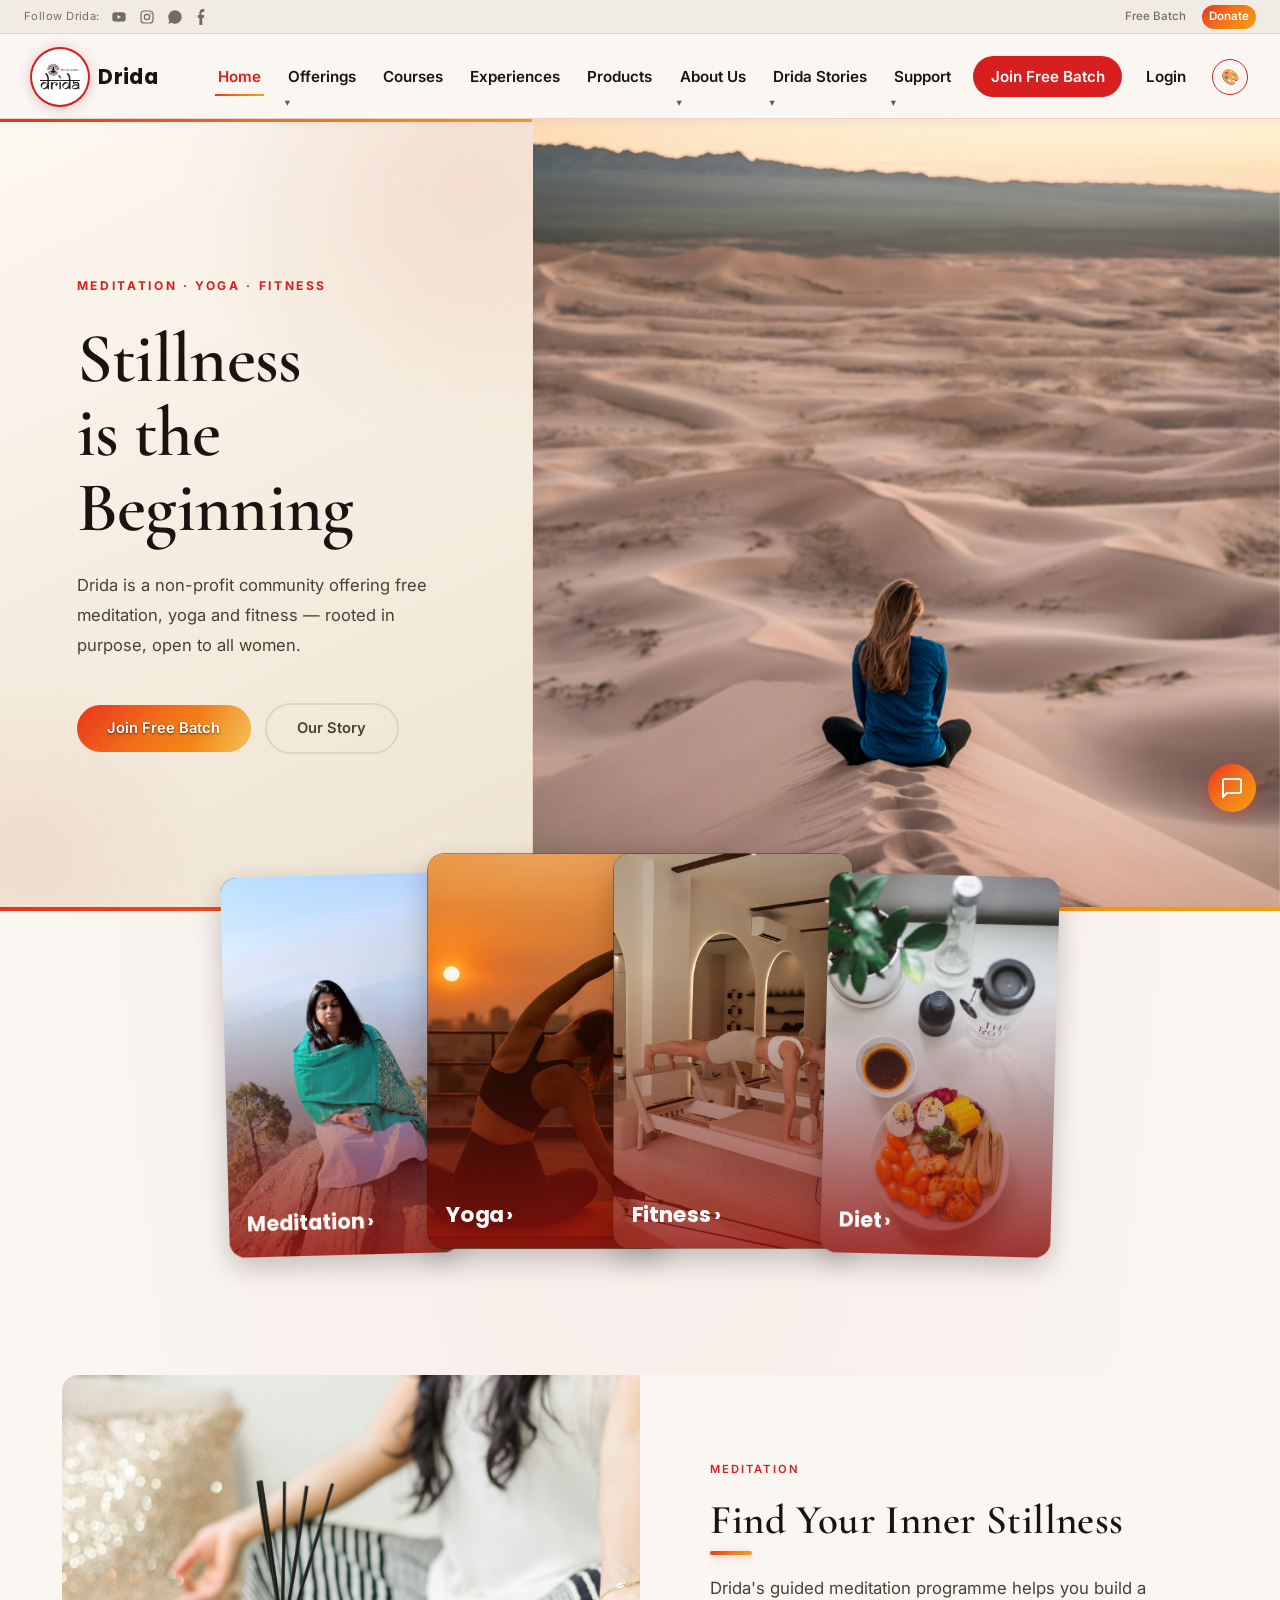
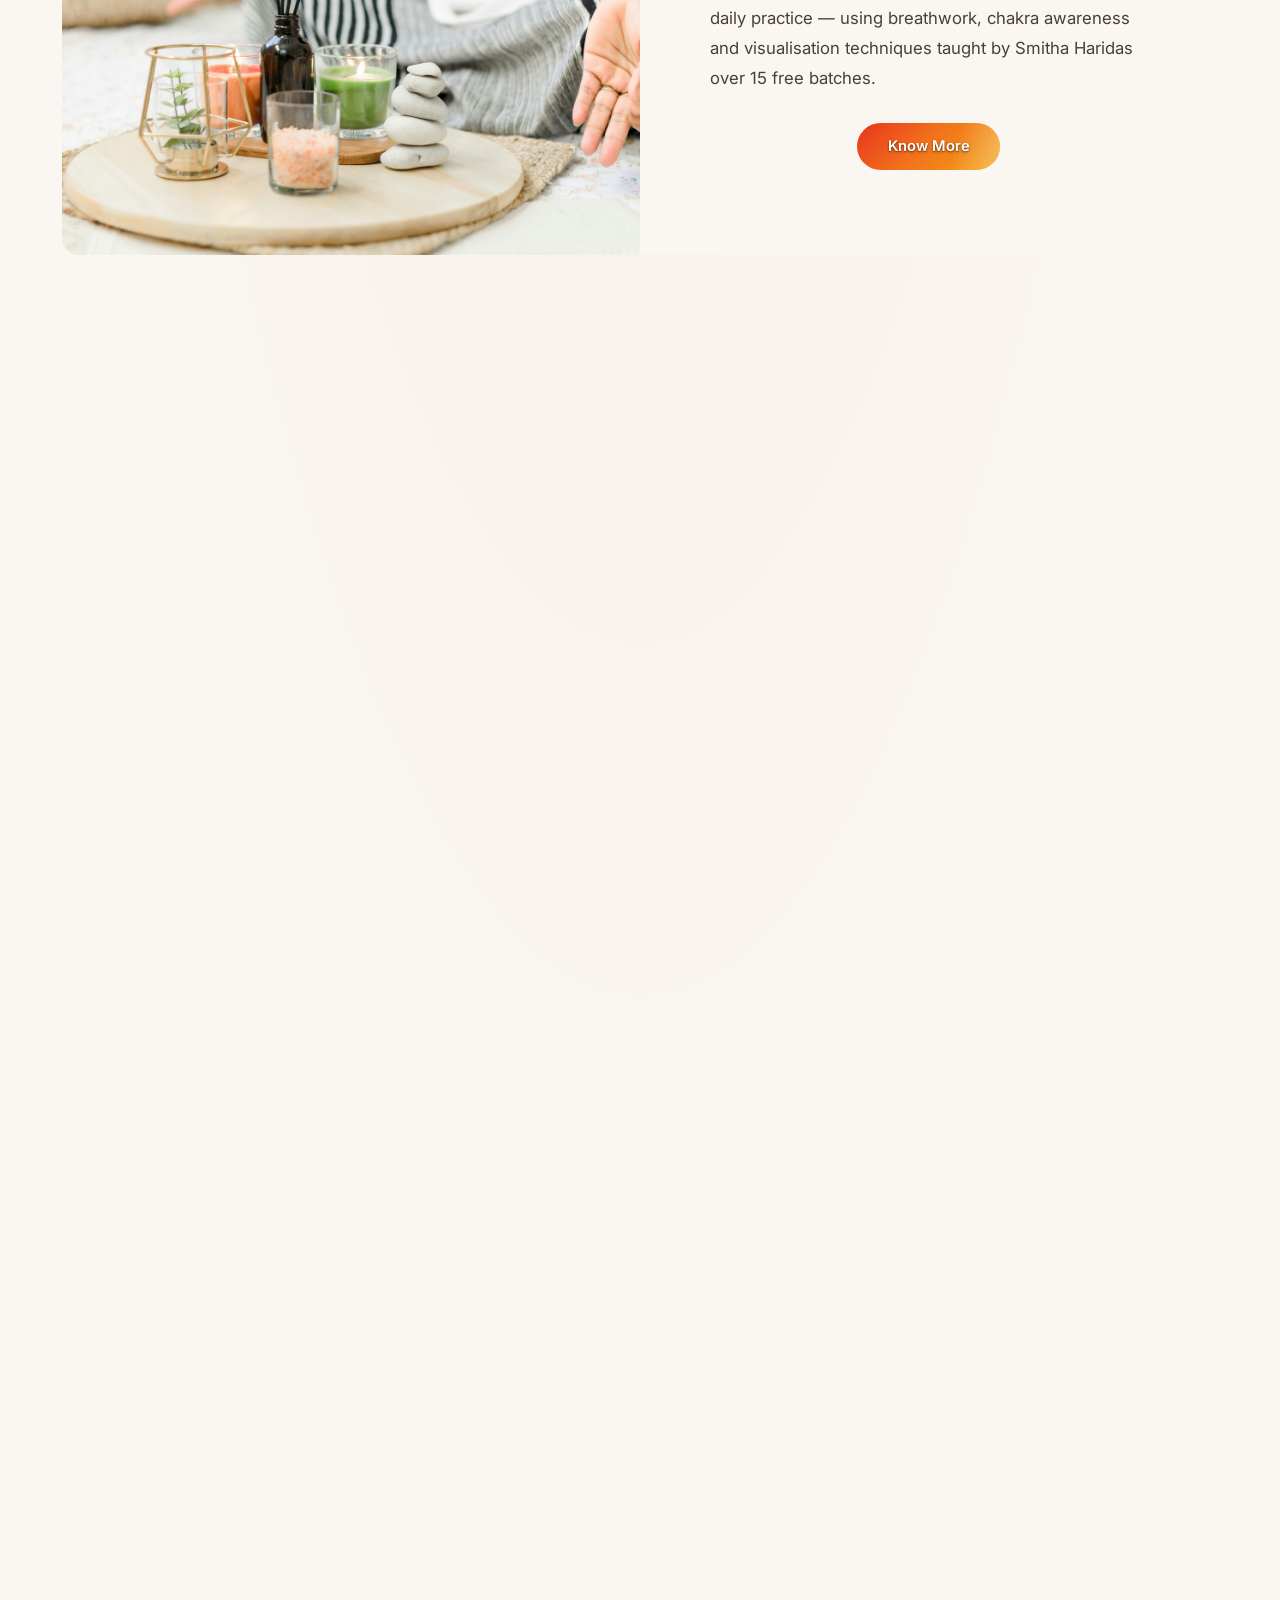
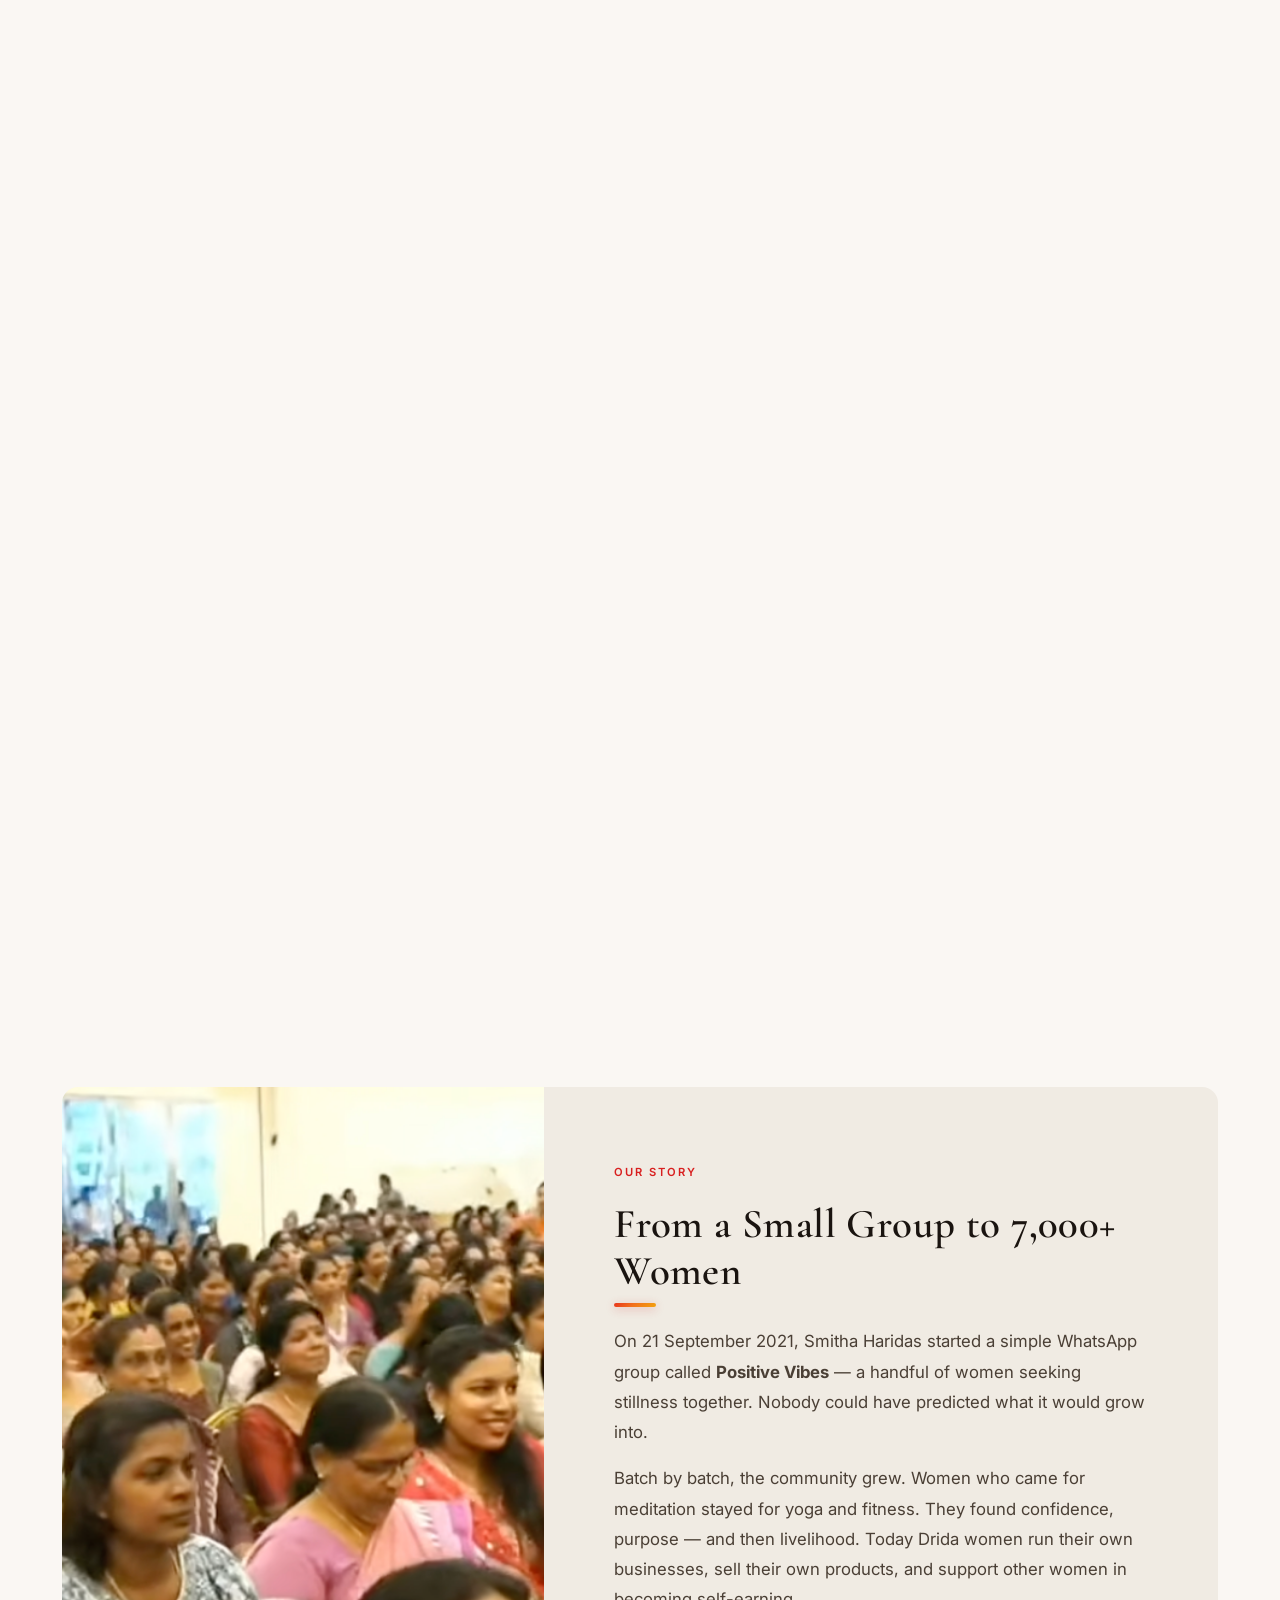
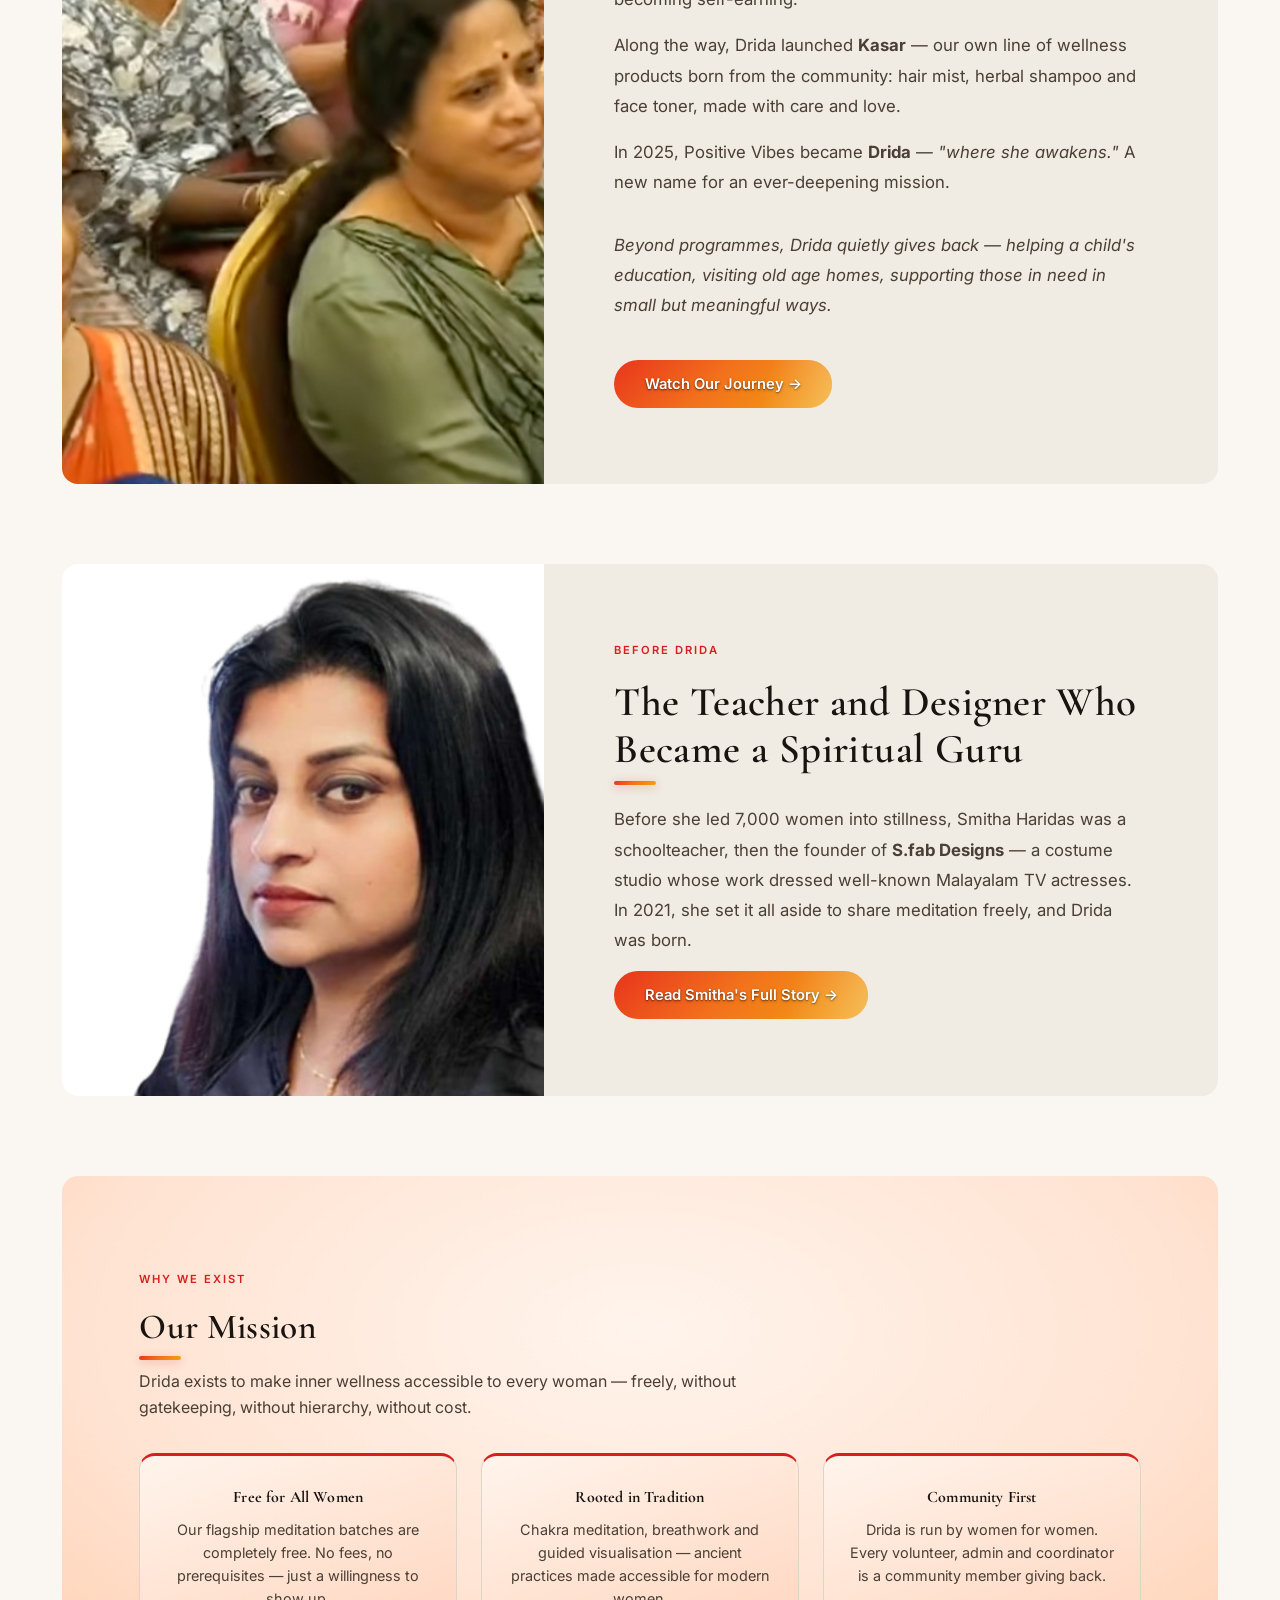
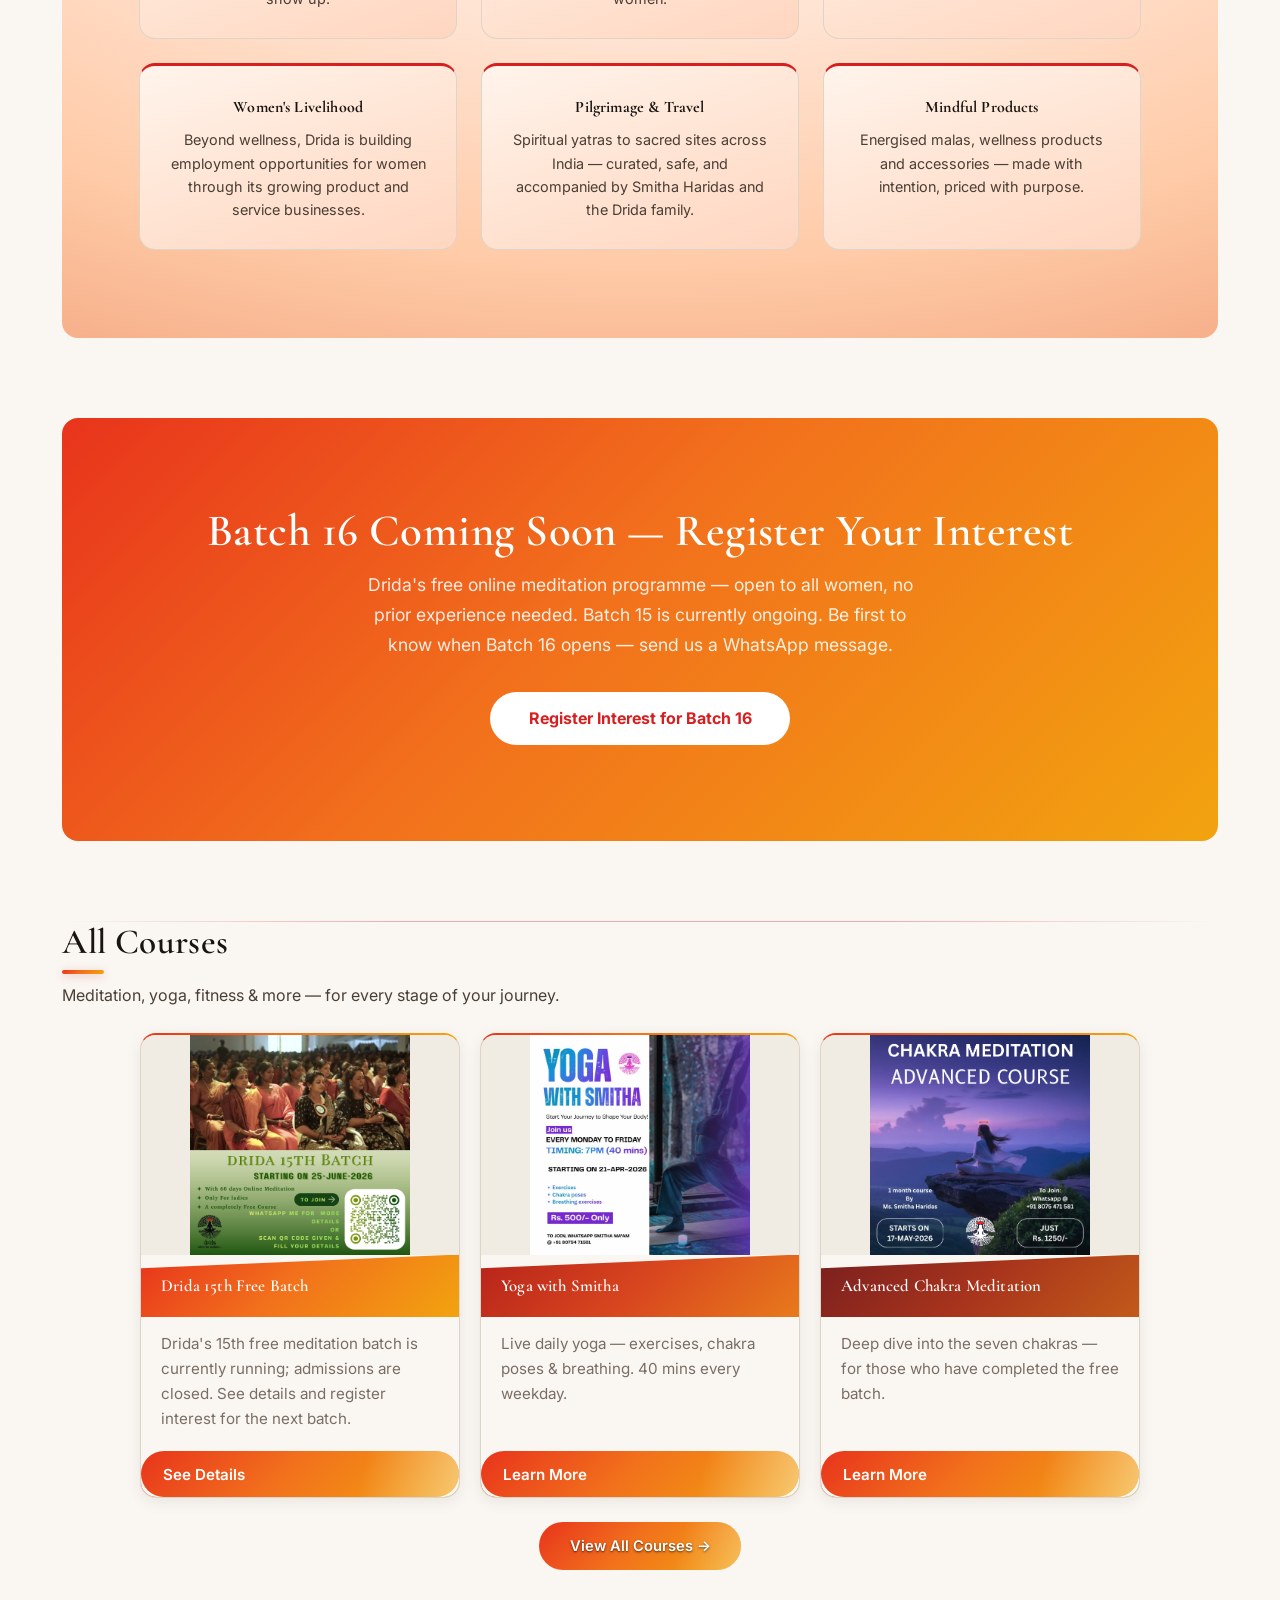
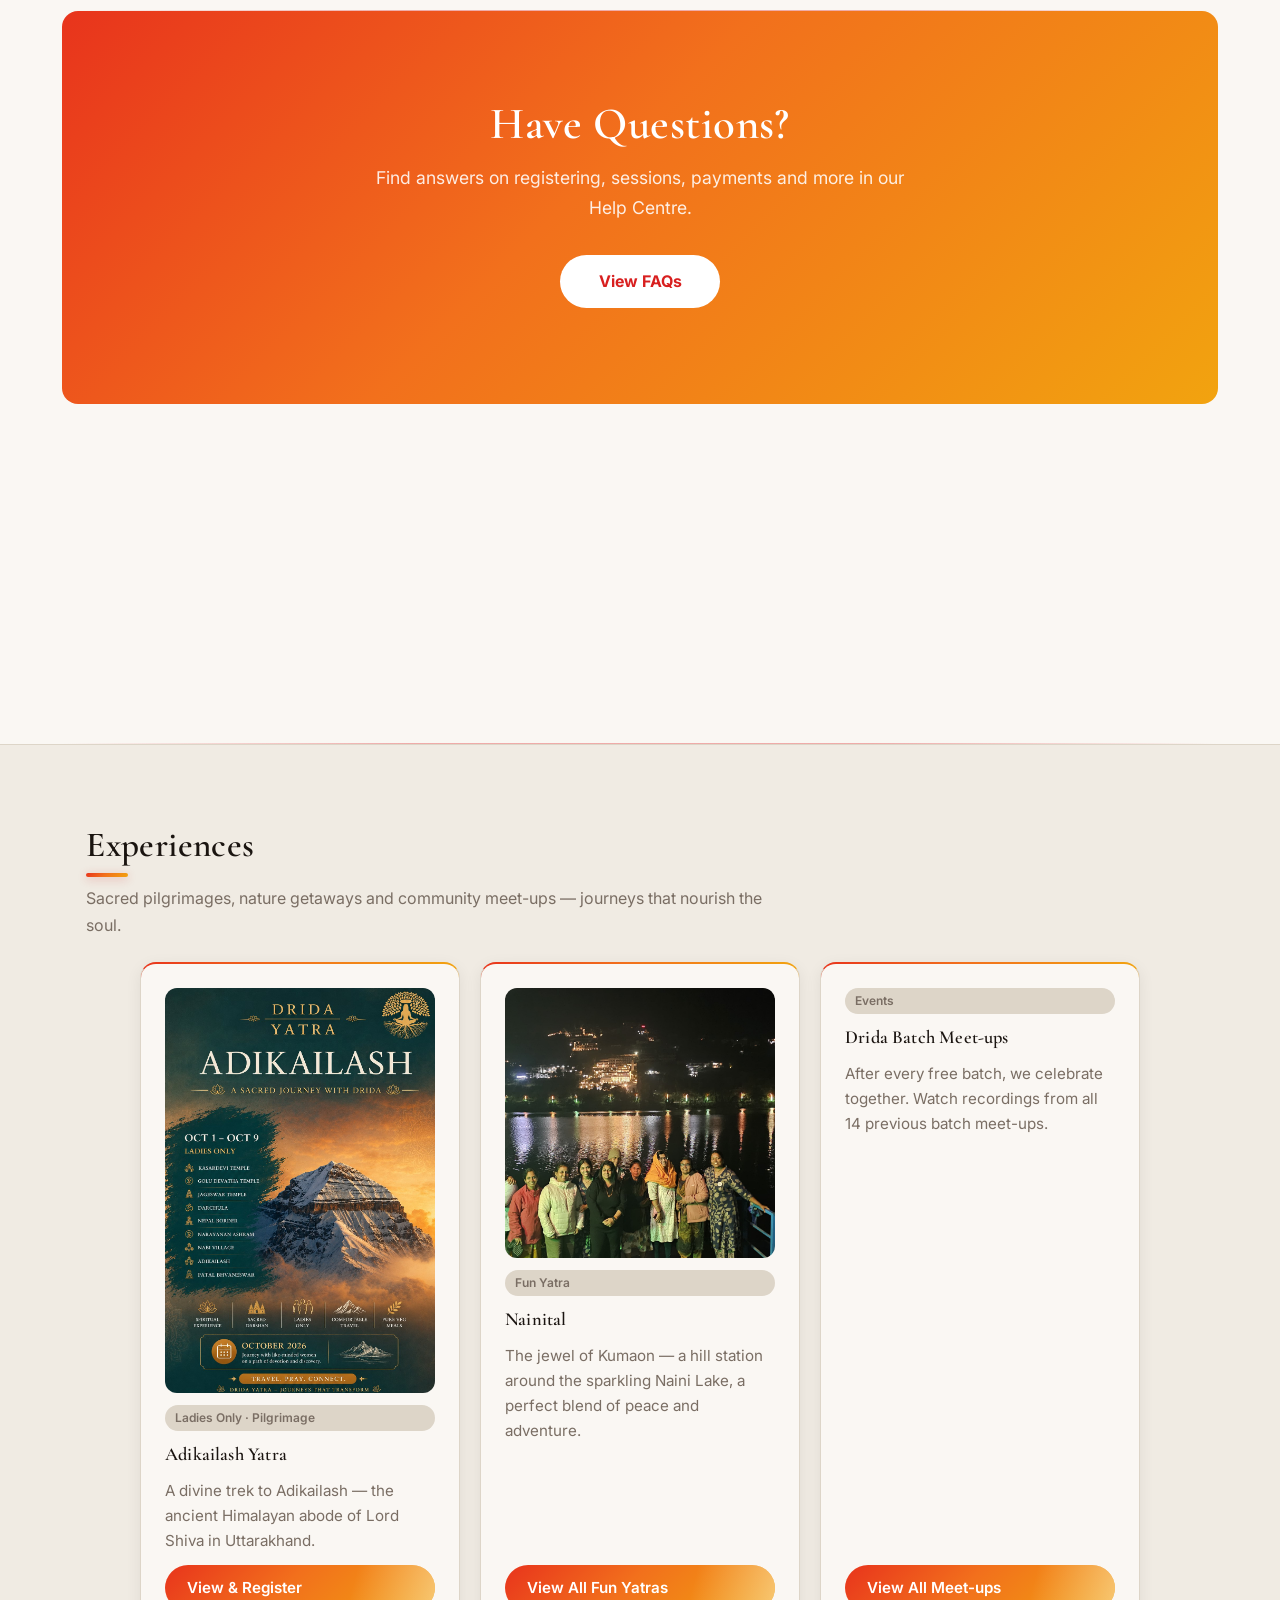
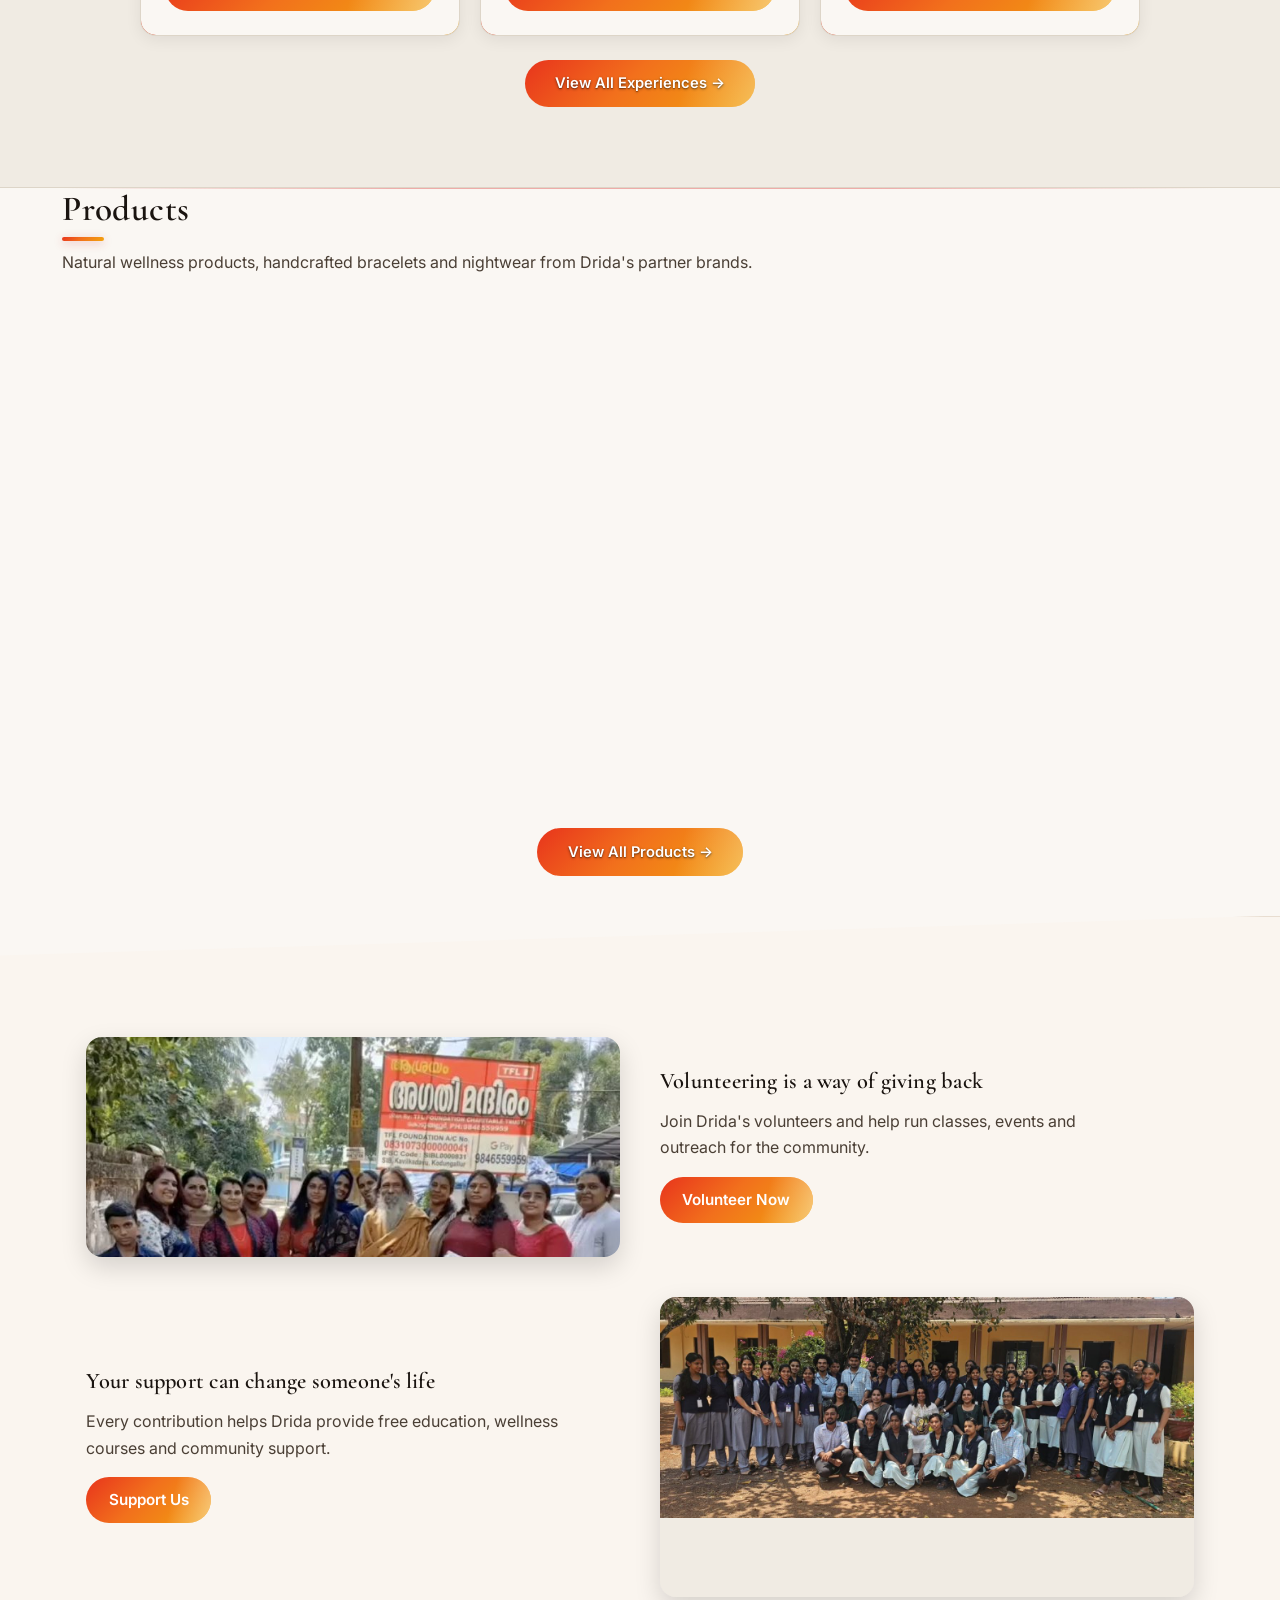
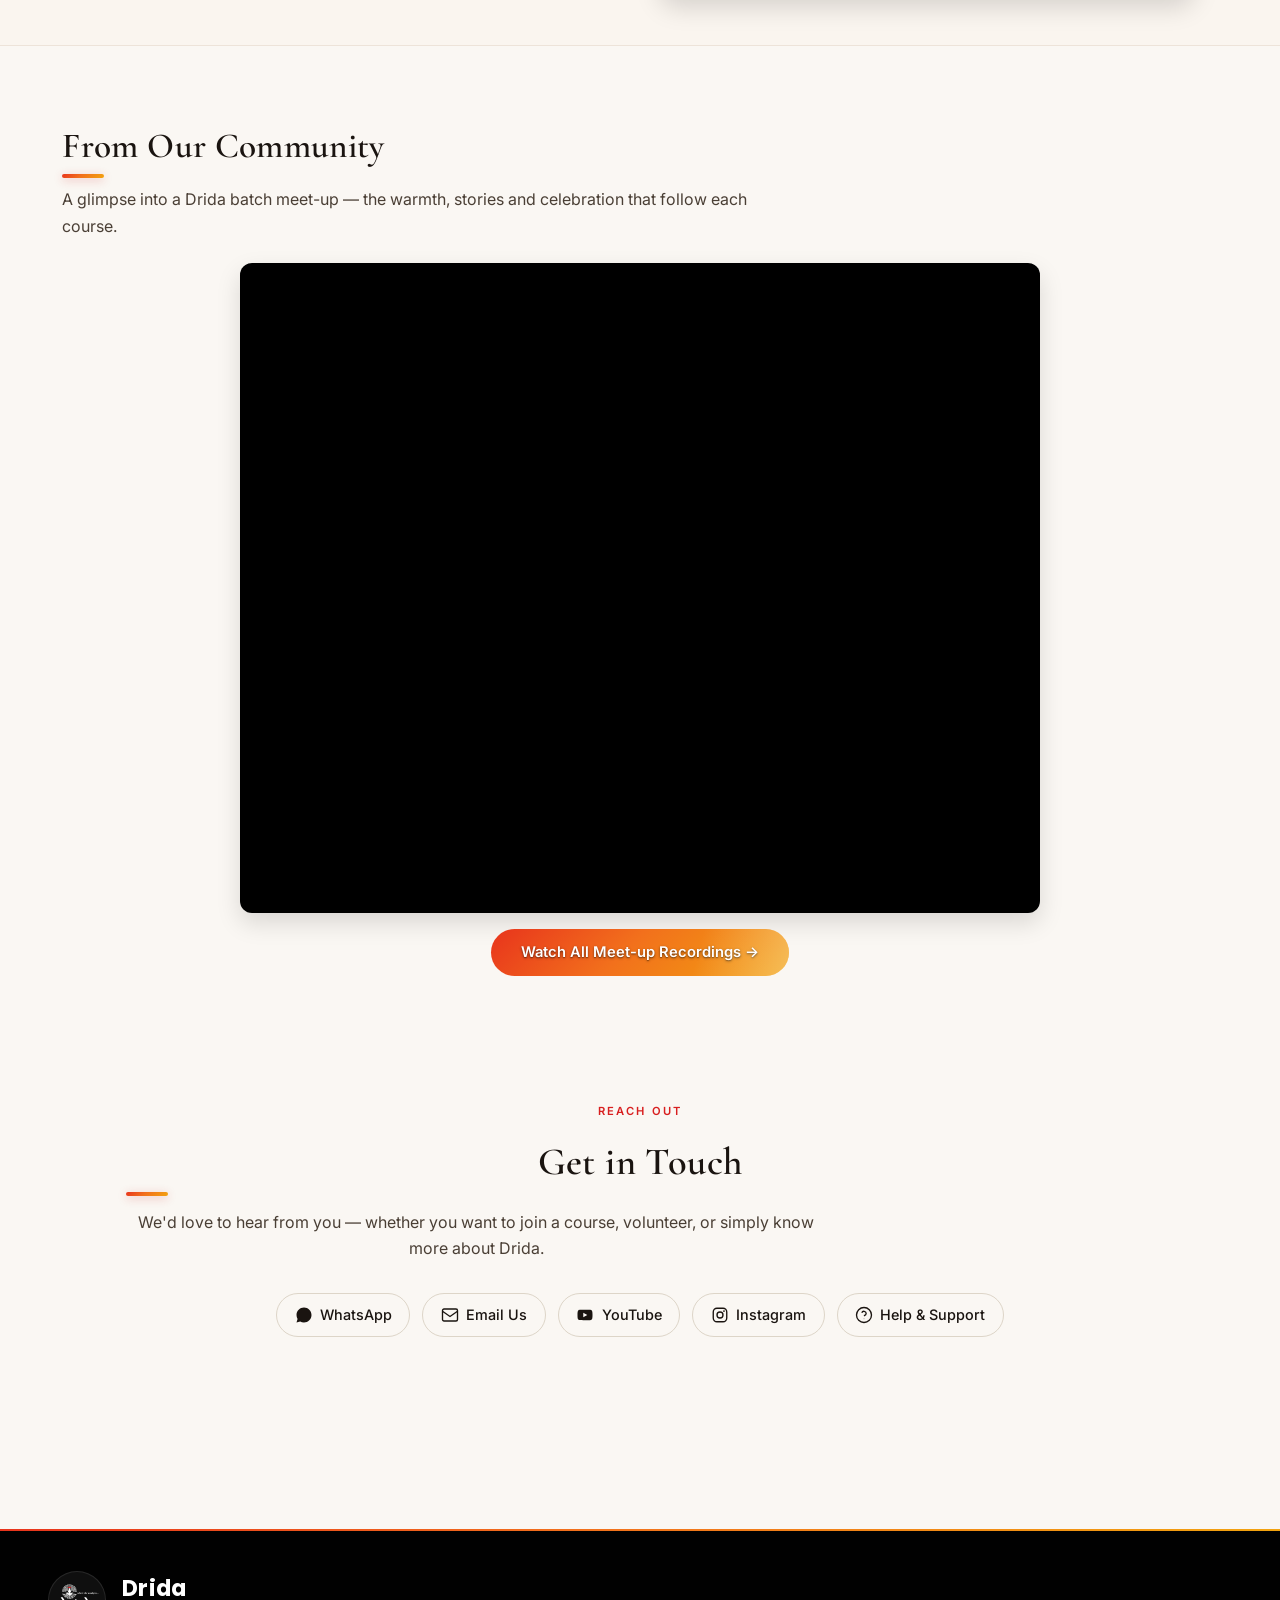
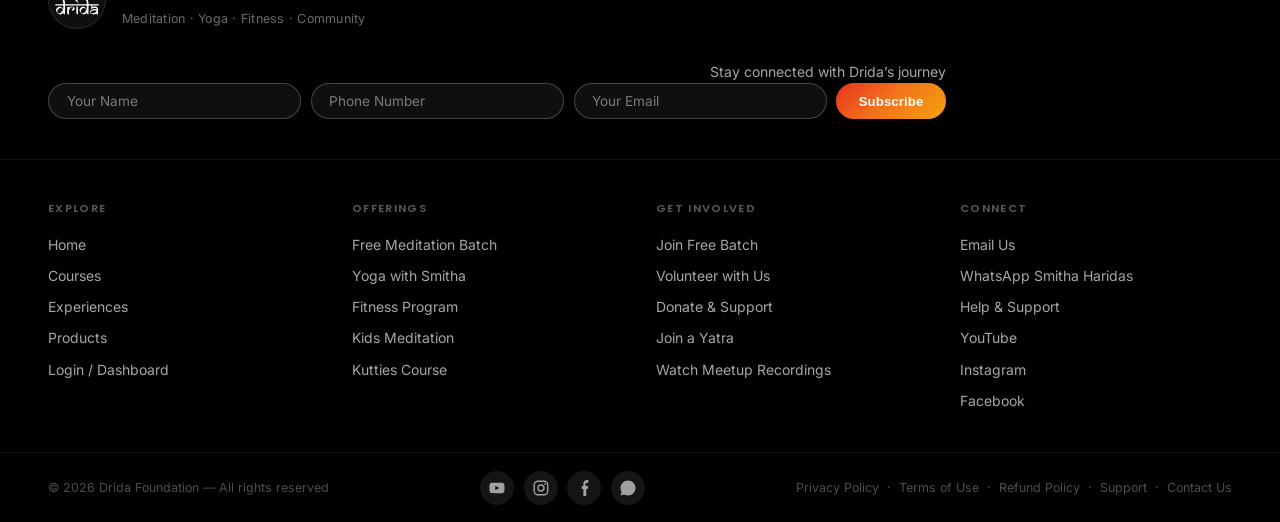
==== commit 2f4c9b15: "Static final changes - v0" ====
--- a/index.html
+++ b/index.html
@@ -19,7 +19,7 @@
   <meta name="twitter:image" content="https://drida.org/drida_logo.png">
   <!-- This links our CSS file (styling) to this HTML file (structure) -->
   <script>!function(){var m=localStorage.getItem("drida-theme-mode");var mode=(m==="light"||m==="dark")?m:(window.matchMedia&&matchMedia('(prefers-color-scheme: dark)').matches?"dark":"light");document.documentElement.setAttribute("data-theme", mode==="dark"?"dark":"light")}()</script>
-  <link rel="stylesheet" href="style.css?v=51">
+  <link rel="stylesheet" href="style.css?v=59">
   <style>
     /* Breathing room between opaque blocks — plain transparent margin so
        the fixed Drida watermark can show through naturally, same treatment
@@ -40,6 +40,62 @@
     #products > p,
     #community-video > p {
       color: var(--ink-2);
+    }
+
+    /* TRIAL — diagonal colour band behind card titles, like Isha
+       Foundation's programme cards (photo full, untouched — then a
+       diagonal-cut colour band BELOW it holding the title + a "More"
+       button in the same row — then plain white body text below).
+       Each card cycles through a different shade, like Isha's cards.
+       Scoped to #courses only so it's easy to compare against the rest
+       of the site's plain cards and roll back/out. */
+    #courses .card { padding: 0; overflow: hidden; }
+    #courses .card img {
+      margin: 0;
+      border-radius: 0;
+      width: 100%;
+      height: 220px;
+      object-fit: contain;      /* shows the FULL poster, nothing cropped */
+      background: var(--paper-alt);
+    }
+    #courses .card h3 {
+      display: flex;
+      align-items: center;
+      justify-content: space-between;
+      gap: 0.75rem;
+      background: var(--grad);
+      color: #fff;
+      margin: 0;
+      padding: 1.1rem 1.25rem;
+      clip-path: polygon(0 22%, 100% 0%, 100% 100%, 0% 100%);
+      font-size: 1.05rem;
+    }
+    /* Different shade per card, fire-palette variants — echoes Isha's
+       alternating band colours while staying on-brand. */
+    #courses .card:nth-child(2) h3 {
+      background: linear-gradient(135deg, #b7231a 0%, #d8461f 50%, #e87a1c 100%);
+    }
+    #courses .card:nth-child(3) h3 {
+      background: linear-gradient(135deg, #7a1f1f 0%, #a8341c 50%, #c25a1a 100%);
+    }
+    #courses .card h3 .band-more {
+      flex-shrink: 0;
+      background: rgba(255,255,255,0.22);
+      color: #fff;
+      border: 1px solid rgba(255,255,255,0.55);
+      border-radius: 999px;
+      padding: 0.35rem 0.9rem;
+      font-size: 0.78rem;
+      font-weight: 600;
+      text-decoration: none;
+      white-space: nowrap;
+      transition: background 0.2s ease;
+    }
+    #courses .card h3 .band-more:hover {
+      background: rgba(255,255,255,0.36);
+    }
+    #courses .card p {
+      margin: 0.85rem 1.25rem 1.25rem;
     }
 
     /* Mission & values — moved here from About Us, uses this page's own
@@ -108,7 +164,7 @@
       <svg viewBox="0 0 320 512" width="10" height="16" fill="currentColor" aria-hidden="true"><path d="M279.14 288l14.22-92.66h-86.36v-59.5c0-25.35 12.42-50.06 52.24-50.06h40.42V6.26S293.5 0 261.16 0c-73.22 0-121.08 44.38-121.08 124.72v70.62H89.69V288h50.39v224h92.61V288z"/></svg>
     </a>
     <span class="topstrip-sep"></span>
-    <a href="courses.html#course-drida-15th-batch" class="topstrip-link">Free Batch</a>
+    <a href="courses.html#course-batch16" class="topstrip-link">Free Batch</a>
     <a href="mailto:drida4u@gmail.com?subject=I'd like to support Drida" class="topstrip-link topstrip-donate">Donate</a>
   </div>
 
@@ -153,7 +209,7 @@
             <a href="support.html#help">Help</a>
           </div>
         </div>
-        <a class="nav-cta-pill" href="courses.html#course-drida-15th-batch">Join Free Batch</a>
+        <a class="nav-cta-pill" href="courses.html#course-batch16">Join Free Batch</a>
         <a href="/dashboard/">Login</a>
       </nav>
       <button id="theme-toggle" type="button" aria-label="Toggle theme"></button>
@@ -165,7 +221,7 @@
         <h1>Stillness<br>is the<br>Beginning</h1>
         <p>Drida is a non-profit community offering free meditation, yoga and fitness — rooted in purpose, open to all women.</p>
         <div class="hero-ctas">
-          <a class="btn-terra" href="courses.html#course-drida-15th-batch">Join Free Batch</a>
+          <a class="btn-terra" href="courses.html#course-batch16">Join Free Batch</a>
           <a class="btn-outline" href="#about">Our Story</a>
         </div>
       </div>
@@ -211,7 +267,7 @@
         <span class="section-tag">Meditation</span>
         <h2>Find Your Inner Stillness</h2>
         <p>Drida's guided meditation programme helps you build a daily practice — using breathwork, chakra awareness and visualisation techniques taught by Smitha Haridas over 15 free batches.</p>
-        <a class="btn-terra" href="courses.html#course-drida-15th-batch">Know More</a>
+        <a class="btn-terra" href="courses.html#course-batch16">Know More</a>
       </div>
     </section>
 
@@ -358,8 +414,8 @@
         <div class="card">
           <img src="images/course-new-drida-batch.png" alt="Drida 15th Free Batch" onerror="this.style.display='none'">
           <h3>Drida 15th Free Batch</h3>
-          <p>Currently running 15th batch of Drida's free online meditation programme. Open to all.</p>
-          <a class="btn" href="courses.html#course-drida-15th-batch">Enroll Free</a>
+          <p>Drida's 15th free meditation batch is currently running; admissions are closed. See details and register interest for the next batch.</p>
+          <a class="btn" href="courses.html#course-batch16">See Details</a>
         </div>
         <div class="card">
           <img src="images/course-yoga-with-smitha.jpeg" alt="Yoga with Smitha" style="object-position:top;" onerror="this.style.display='none'">
@@ -418,18 +474,18 @@
       <p>Sacred pilgrimages, nature getaways and community meet-ups — journeys that nourish the soul.</p>
       <div class="card-grid">
         <div class="card">
-          <img src="images/trip-pil-adikailash.png" alt="Adikailash Yatra" onerror="tryAltExt(this)">
+          <img src="images/trip-pil-adikailash-new4.jpg" alt="Adikailash Yatra" style="aspect-ratio:2/3;object-fit:contain;background:var(--paper)" onerror="tryAltExt(this)">
           <span class="badge">Ladies Only · Pilgrimage</span>
           <h3>Adikailash Yatra</h3>
           <p>A divine trek to Adikailash — the ancient Himalayan abode of Lord Shiva in Uttarakhand.</p>
           <a class="btn" href="trips.html#pilgrimages">View &amp; Register</a>
         </div>
         <div class="card">
-          <img src="images/trip-pil-mahakumbh-prayagraj.jpeg" alt="Maha Kumbh Prayagraj" onerror="this.style.display='none'">
-          <span class="badge">Pilgrimage</span>
-          <h3>Maha Kumbh — Prayagraj</h3>
-          <p>Drida's group to the world's largest spiritual gathering — a holy dip at the Triveni Sangam.</p>
-          <a class="btn" href="trips.html#pilgrimages">View All Pilgrimages</a>
+          <img src="images/trip-nainital.jpeg" alt="Nainital" onerror="this.style.display='none'">
+          <span class="badge">Fun Yatra</span>
+          <h3>Nainital</h3>
+          <p>The jewel of Kumaon — a hill station around the sparkling Naini Lake, a perfect blend of peace and adventure.</p>
+          <a class="btn" href="trips.html#fun-trips">View All Fun Yatras</a>
         </div>
         <div class="card">
           <span class="badge">Events</span>
@@ -458,16 +514,16 @@
           <a class="btn" href="products.html#kasar">Shop Kasar Naturals</a>
         </div>
         <div class="card">
-          <img src="images/product-drida-crystal.png" alt="Drida Crystal — Chakra Bracelets" onerror="this.style.display='none'">
+          <img src="images/crystal_pyrite_bracelet_lifestyle.jpg?v=2" alt="Drida Crystal — Chakra Bracelets" onerror="this.style.display='none'">
           <h3>Drida Crystal — Chakra Bracelets</h3>
           <p>Handcrafted chakra bracelets, energised and aligned for balance and wellbeing.</p>
-          <a class="btn" href="products.html#more-products">Buy Now</a>
+          <a class="btn" href="products.html#drida-crystal">Buy Now</a>
         </div>
         <div class="card">
           <img src="images/product-eksel4u-collection.png" alt="EK.SEL4U Nightwear Collection">
           <h3>EK.SEL4U Nightwear</h3>
           <p>Comfortable, stylish nightwear from Drida's own brand.</p>
-          <a class="btn" href="products.html#more-products">Buy Now</a>
+          <a class="btn" href="products.html#eksel4u">Buy Now</a>
         </div>
       </div>
       <div style="margin-top:1.5rem;display:flex;justify-content:center;">
@@ -479,7 +535,7 @@
     <section id="get-involved" class="band-dark">
       <div class="band-row">
         <div class="band-photo">
-          <img src="images/volunteer-with-drida.png" alt="Volunteer with Drida" onerror="tryAltExt(this)">
+          <img src="images/volunteer-with-drida.jpg" alt="Volunteer with Drida" onerror="tryAltExt(this)">
         </div>
         <div class="band-text">
           <h3>Volunteering is a way of giving back</h3>
@@ -488,8 +544,8 @@
         </div>
       </div>
       <div class="band-row reverse">
-        <div class="band-photo">
-          <img src="images/support-drida.png" alt="Support Drida's mission" onerror="tryAltExt(this)">
+        <div class="band-photo" style="height:auto;aspect-ratio:16/9;">
+          <img src="images/support-drida.jpg" alt="Support Drida's mission" onerror="tryAltExt(this)" style="object-fit:contain;background:var(--paper-alt);">
         </div>
         <div class="band-text">
           <h3>Your support can change someone's life</h3>
@@ -587,7 +643,7 @@
       <div class="footer-col">
         <h4>Offerings</h4>
         <ul>
-          <li><a href="courses.html#course-drida-15th-batch">Free Meditation Batch</a></li>
+          <li><a href="courses.html#course-batch16">Free Meditation Batch</a></li>
           <li><a href="courses.html#course-yoga-with-smitha">Yoga with Smitha</a></li>
           <li><a href="courses.html#course-fitness">Fitness Program</a></li>
           <li><a href="courses.html#course-kids-meditation">Kids Meditation</a></li>
@@ -597,7 +653,7 @@
       <div class="footer-col">
         <h4>Get Involved</h4>
         <ul>
-          <li><a href="courses.html#course-drida-15th-batch">Join Free Batch</a></li>
+          <li><a href="courses.html#course-batch16">Join Free Batch</a></li>
           <li><a href="mailto:drida4u@gmail.com?subject=I'd like to volunteer with Drida">Volunteer with Us</a></li>
           <li><a href="mailto:drida4u@gmail.com?subject=I'd like to support Drida">Donate &amp; Support</a></li>
           <li><a href="trips.html">Join a Yatra</a></li>
@@ -651,7 +707,7 @@
 
   <!-- This links our JavaScript file. Placed at the end so the page loads first. -->
   <script src="auth-nav.js"></script>
-  <script src="script.js?v=10"></script>
+  <script src="script.js?v=12"></script>
   <script src="drida-effects.js?v=1"></script>
 
   <!-- Auto-detect PNG/JPG: if an image fails to load, try the other extension -->
--- a/style.css
+++ b/style.css
@@ -114,6 +114,25 @@
   letter-spacing: 0.01em;
 }
 
+/* Bare <h3> (no class override) needs a stronger bump above body text
+   than the browser default (1.17em) gives it — many section sub-headings
+   like "More Bracelets" or "Full Drida Crystal Price List" use plain
+   <h3> with no class, so they need a sane baseline here. Class-based h3
+   rules elsewhere in this file are more specific and still win. */
+h3 { font-size: 1.35rem; }
+
+/* <h4> had NO styling anywhere except the scoped .footer-col h4 — a bare
+   <h4> fell back to the browser default (1em, same size as body text),
+   making things like "Bracelets & Malas" indistinguishable from the list
+   below it. Give every h4 the same serif heading treatment as h1-h3. */
+h4 {
+  font-family: 'Cormorant Garamond', Georgia, serif;
+  font-weight: 600;
+  letter-spacing: 0.01em;
+  font-size: 1.15rem;
+  color: var(--ink);
+}
+
 /* ---------- Secondary topstrip ────────────────────────────────────
    Thin strip above the main topbar: social icons + quick links.
    Mirrors Isha Foundation's secondary nav strip pattern.            */
@@ -777,11 +796,22 @@
 
 /* ---------- Cards ---------- */
 
+/* Flexbox, not Grid, on purpose: CSS Grid shares one set of column tracks
+   across every row, so a trailing partial row (e.g. 2 items left over at
+   the end of a list) always sits left-aligned under the full rows above -
+   there's no way to centre just that row with Grid alone. Flexbox sizes
+   each row's leftover space independently, so a short last row centres
+   itself naturally instead of hugging the left edge. */
 .card-grid {
-  display: grid;
-  grid-template-columns: repeat(auto-fit, minmax(220px, 1fr));
+  display: flex;
+  flex-wrap: wrap;
+  justify-content: center;
   gap: 1.25rem;
   margin-top: 1.5rem;
+}
+.card-grid > .card {
+  flex: 1 1 260px;
+  max-width: 320px;
 }
 
 .card {
@@ -838,6 +868,53 @@
   display: block;
 }
 
+/* ---------- Click-to-enlarge image lightbox (site-wide, script.js) ---------- */
+main img:not(.no-lightbox) {
+  cursor: zoom-in;
+}
+.img-lightbox-overlay {
+  position: fixed;
+  inset: 0;
+  background: rgba(10, 8, 6, 0.88);
+  display: flex;
+  align-items: center;
+  justify-content: center;
+  z-index: 9999;
+  padding: clamp(1rem, 4vw, 3rem);
+  cursor: zoom-out;
+  animation: lightboxFadeIn 0.15s ease;
+}
+@keyframes lightboxFadeIn {
+  from { opacity: 0; }
+  to   { opacity: 1; }
+}
+.img-lightbox-overlay img {
+  max-width: 92vw;
+  max-height: 90vh;
+  object-fit: contain;
+  border-radius: 10px;
+  box-shadow: 0 24px 70px rgba(0,0,0,0.55);
+  cursor: default;
+}
+.img-lightbox-close {
+  position: fixed;
+  top: clamp(0.75rem, 3vw, 1.5rem);
+  right: clamp(0.75rem, 3vw, 1.5rem);
+  background: rgba(255,255,255,0.15);
+  border: none;
+  color: #fff;
+  font-size: 1.8rem;
+  line-height: 1;
+  width: 44px;
+  height: 44px;
+  border-radius: 50%;
+  cursor: pointer;
+  transition: background 0.15s ease;
+}
+.img-lightbox-close:hover {
+  background: rgba(255,255,255,0.28);
+}
+
 /* Product/course images zoom in slightly on hover - the same small
    motion kasarnaturals.com uses on its product photos. */
 .card:hover img {
@@ -958,6 +1035,15 @@
    bottom, so text stays tight at the top and cards line up cleanly. */
 #drida-crystal .card p {
   flex: none;
+}
+
+/* The description is the first <p> in each card. Descriptions run 1-2
+   lines depending on the product, so without a floor here "View Benefits"
+   lands at a different height on every card in a row. Reserve enough
+   room for 2 lines so short one-line descriptions still line up with
+   long ones, without reintroducing the old full flex:1 blank-gap bug. */
+#drida-crystal .card > p:first-of-type {
+  min-height: 2.6em;
 }
 
 /* Force every card to fill its grid row height (some browsers don't
@@ -2910,7 +2996,11 @@
 .impact-stats {
   display: grid;
   grid-template-columns: repeat(4, 1fr);
-  background: #241010;  /* deep wine/maroon — matches the site's red identity instead of green */
+  /* Was a solid #241010 — fully opaque, so it blocked the fixed watermark
+     logo behind it completely. Dropped to ~92% so a hint of the watermark
+     glow still bleeds through at the edges, same treatment as the
+     transparent-band sections elsewhere; text stays plenty readable. */
+  background: rgba(36, 16, 16, 0.92);
   color: #f0ede8;
   border-radius: 16px;
   overflow: hidden;
@@ -3385,7 +3475,14 @@
 /* Existing inner-page plain hero (courses/trips/login etc): transparent, orb shows through */
 .hero:not(:has(.hero-text)) {
   min-height: 42vh;
-  padding: clamp(4rem, 8vw, 6rem) clamp(2rem, 7vw, 6rem) clamp(2rem, 4vw, 3rem);
+  /* Match <main>'s max-width + auto margin exactly (main {max-width:
+     min(94vw,1600px); margin:0 auto; padding:4.5rem 1.5rem}) so the
+     heading lines up with the content below it instead of drifting
+     left of it on wide screens, where main's centring adds extra
+     margin this hero never accounted for. */
+  max-width: min(94vw, 1600px);
+  margin: 0 auto;
+  padding: clamp(4rem, 8vw, 6rem) 1.5rem clamp(2rem, 4vw, 3rem);
   background: transparent;
   display: flex;
   flex-direction: column;
@@ -3498,6 +3595,10 @@
   position: relative;
   z-index: 1;
   align-items: stretch;
+  /* Without a cap, .course-body's flex:1 stretches the text column to the
+     full page width on wide screens — a short "Enquire" card ends up as a
+     huge mostly-empty bar. Cap the whole row card at a sane reading width. */
+  max-width: 720px;
 }
 .course-card:hover,
 .course-card:focus-within,
@@ -4510,6 +4611,18 @@
     radial-gradient(ellipse 90% 55% at 88% 8%, rgba(217,105,28,0.12) 0%, transparent 60%),
     radial-gradient(ellipse 60% 40% at 5% 92%, rgba(217,105,28,0.06) 0%, transparent 55%),
     linear-gradient(155deg, #fff0e0 0%, #ffe2c4 50%, #fcd4ac 100%) !important;
+}
+/* The generic .course-card border-left color-mix (accent + paper-alt) reads
+   at ~1.6:1 contrast against this theme's peach paper-alt — accent and
+   paper-alt are both warm/light here, so the "accent stripe" is effectively
+   invisible. Override with a darker, more saturated line for this theme. */
+:root[data-theme="orange"] .course-card {
+  border-left-color: var(--ink-2);
+}
+:root[data-theme="orange"] .course-card:hover,
+:root[data-theme="orange"] .course-card:focus-within,
+:root[data-theme="orange"] .course-card.selected {
+  border-left-color: var(--accent-dark);
 }
 :root[data-theme="orange"] .hero h1 { color: #331a05; }
 :root[data-theme="orange"] .hero p  { color: #663610; }
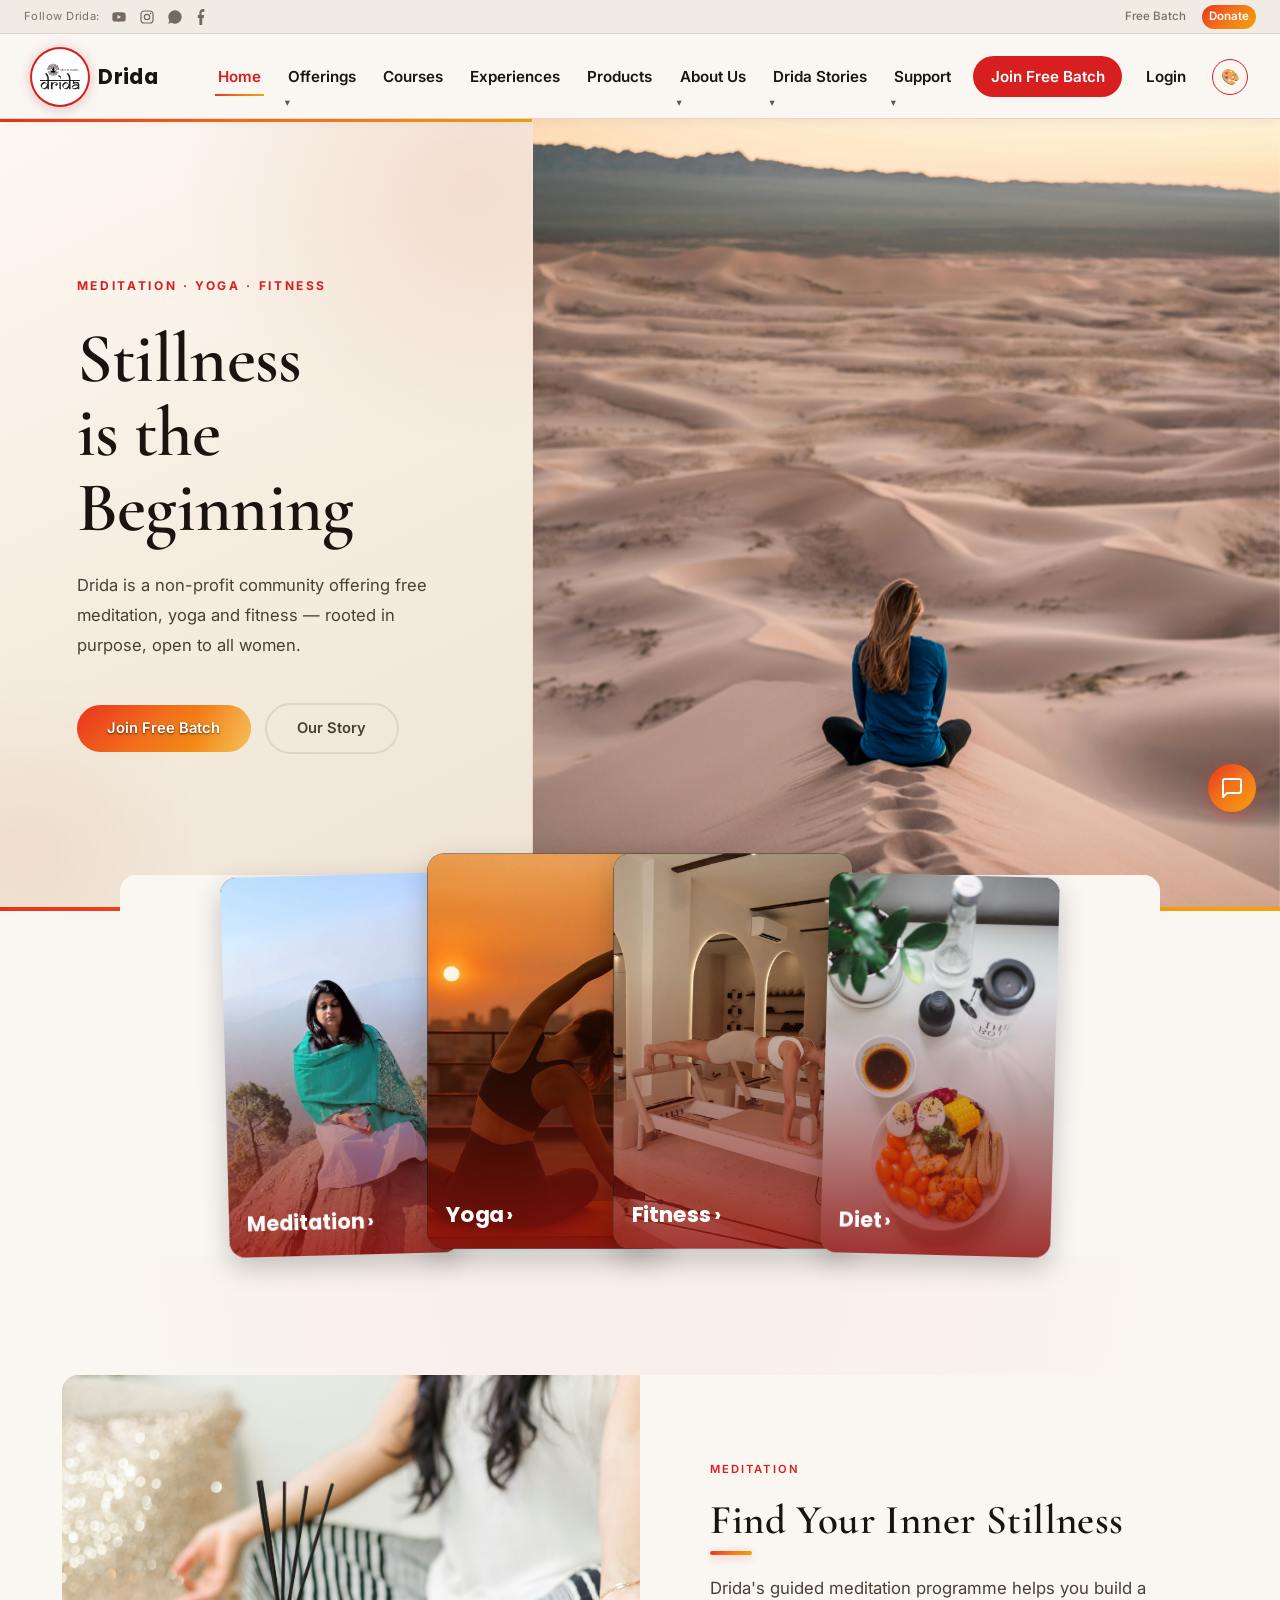
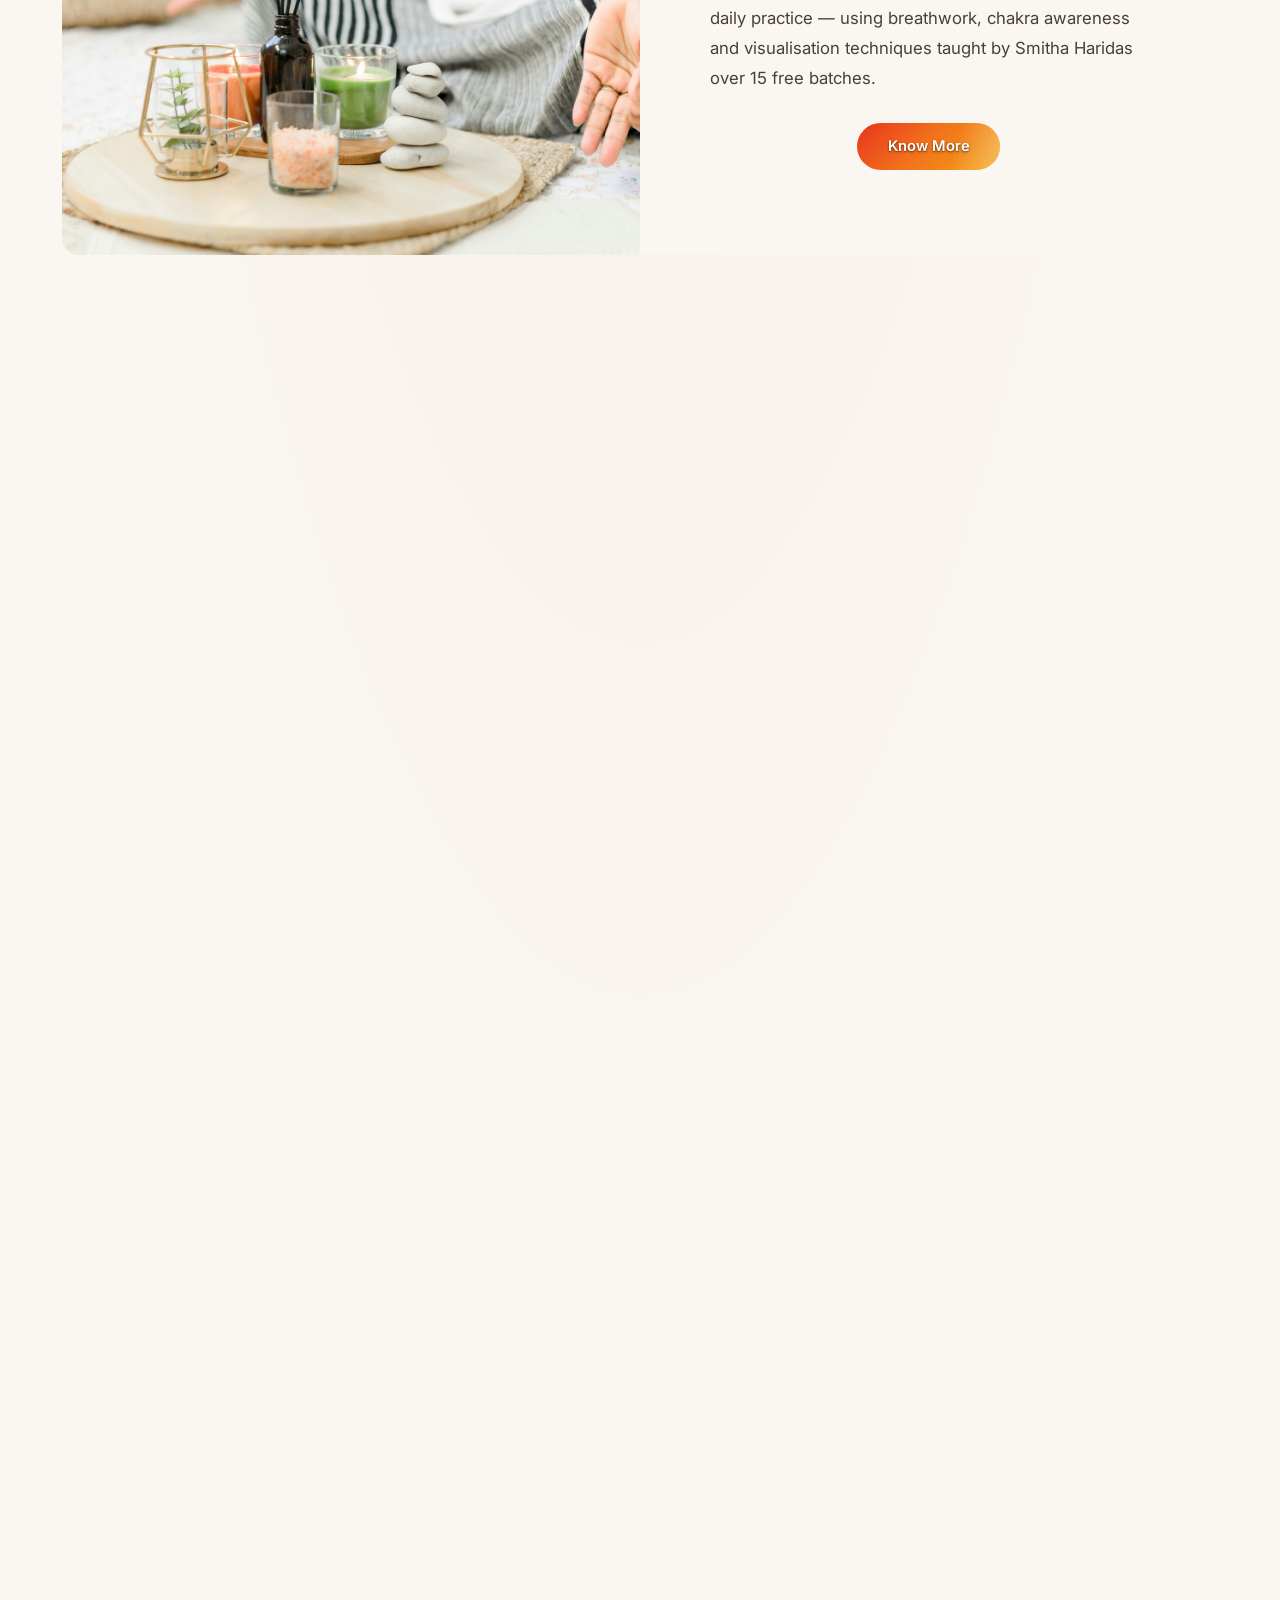
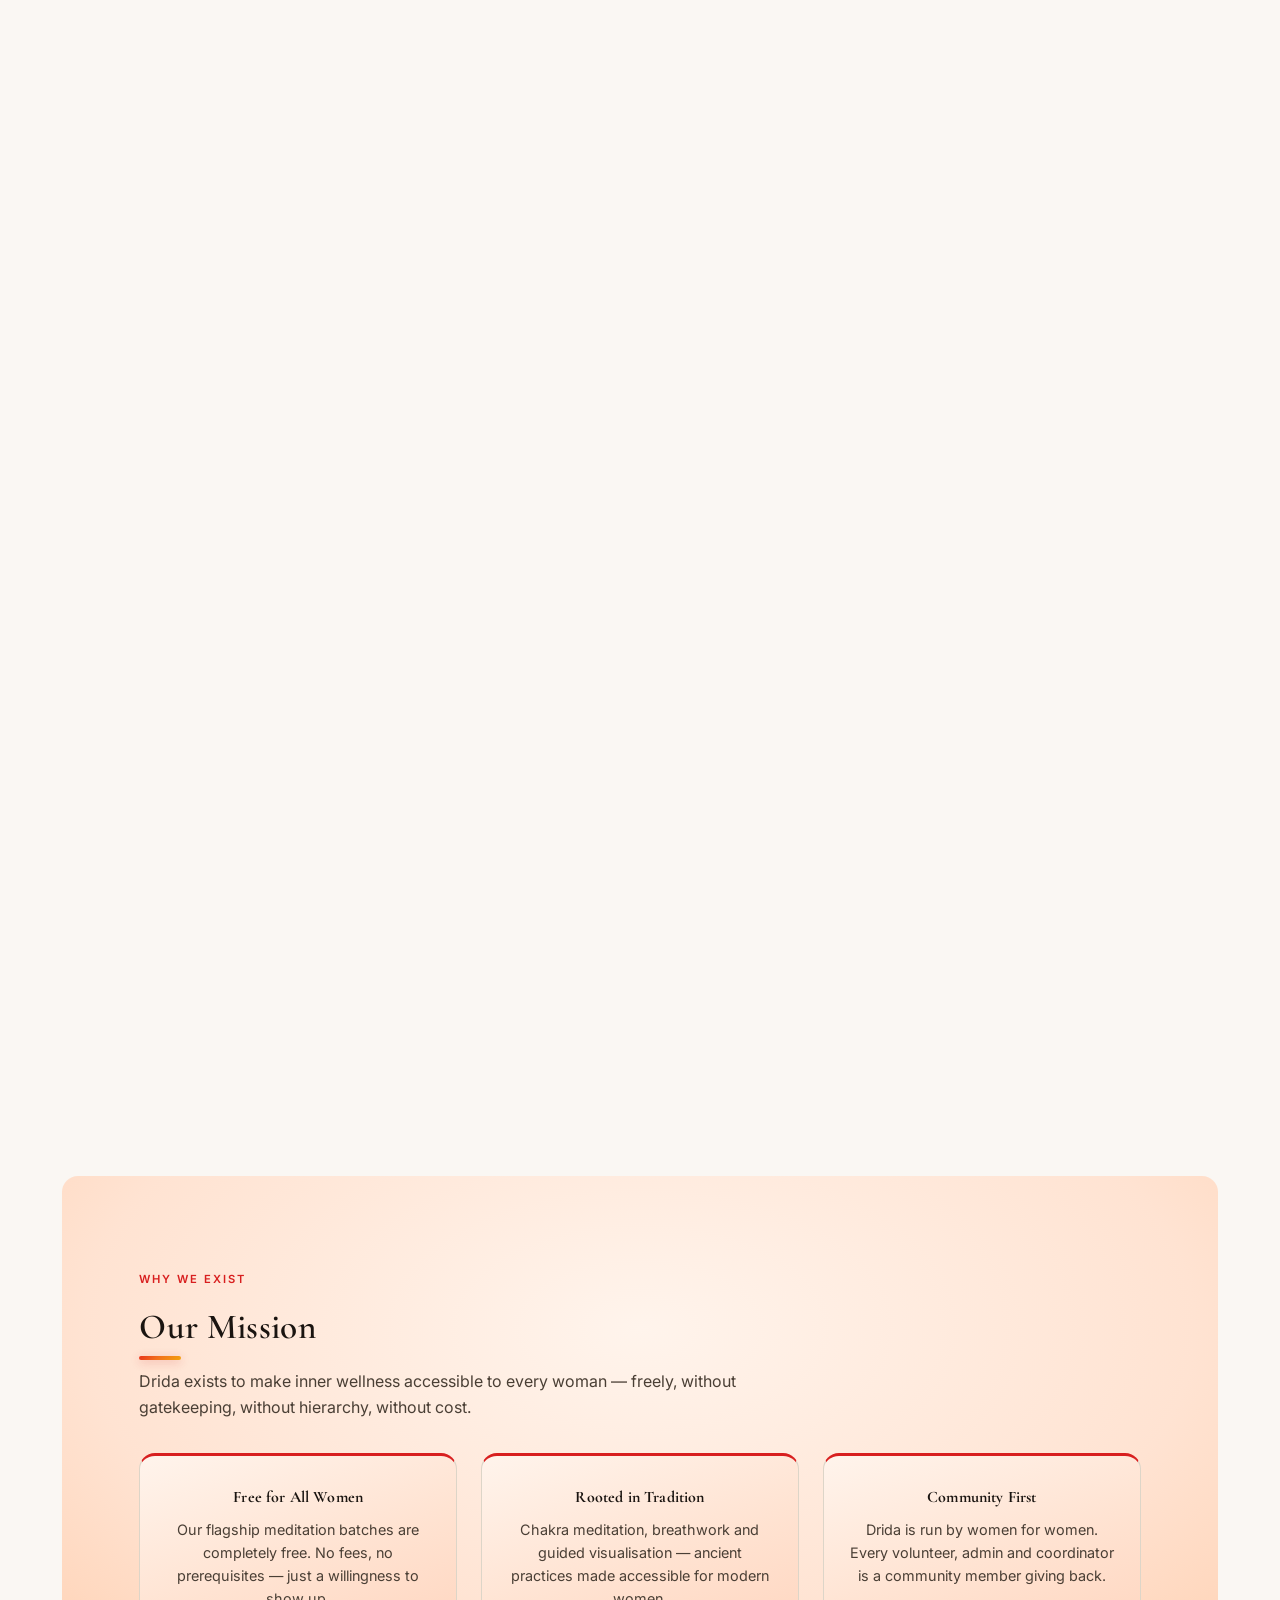
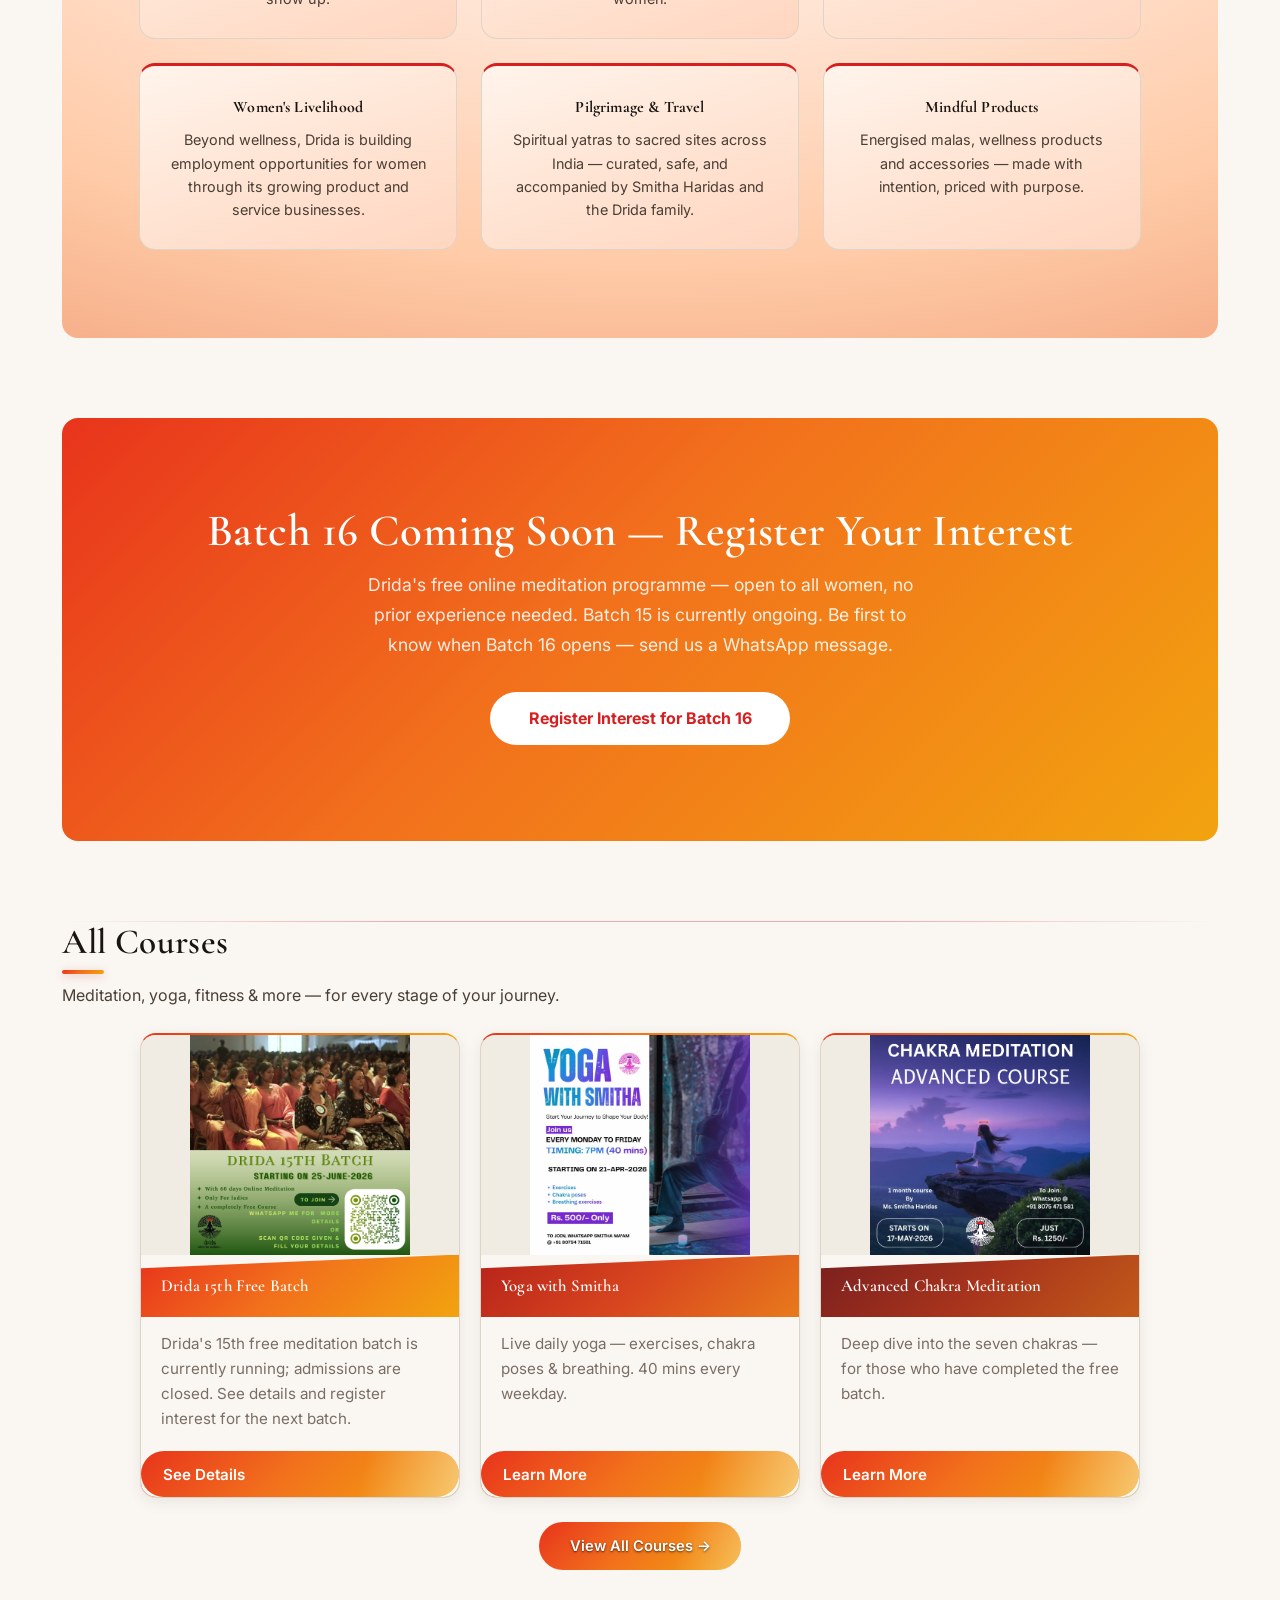
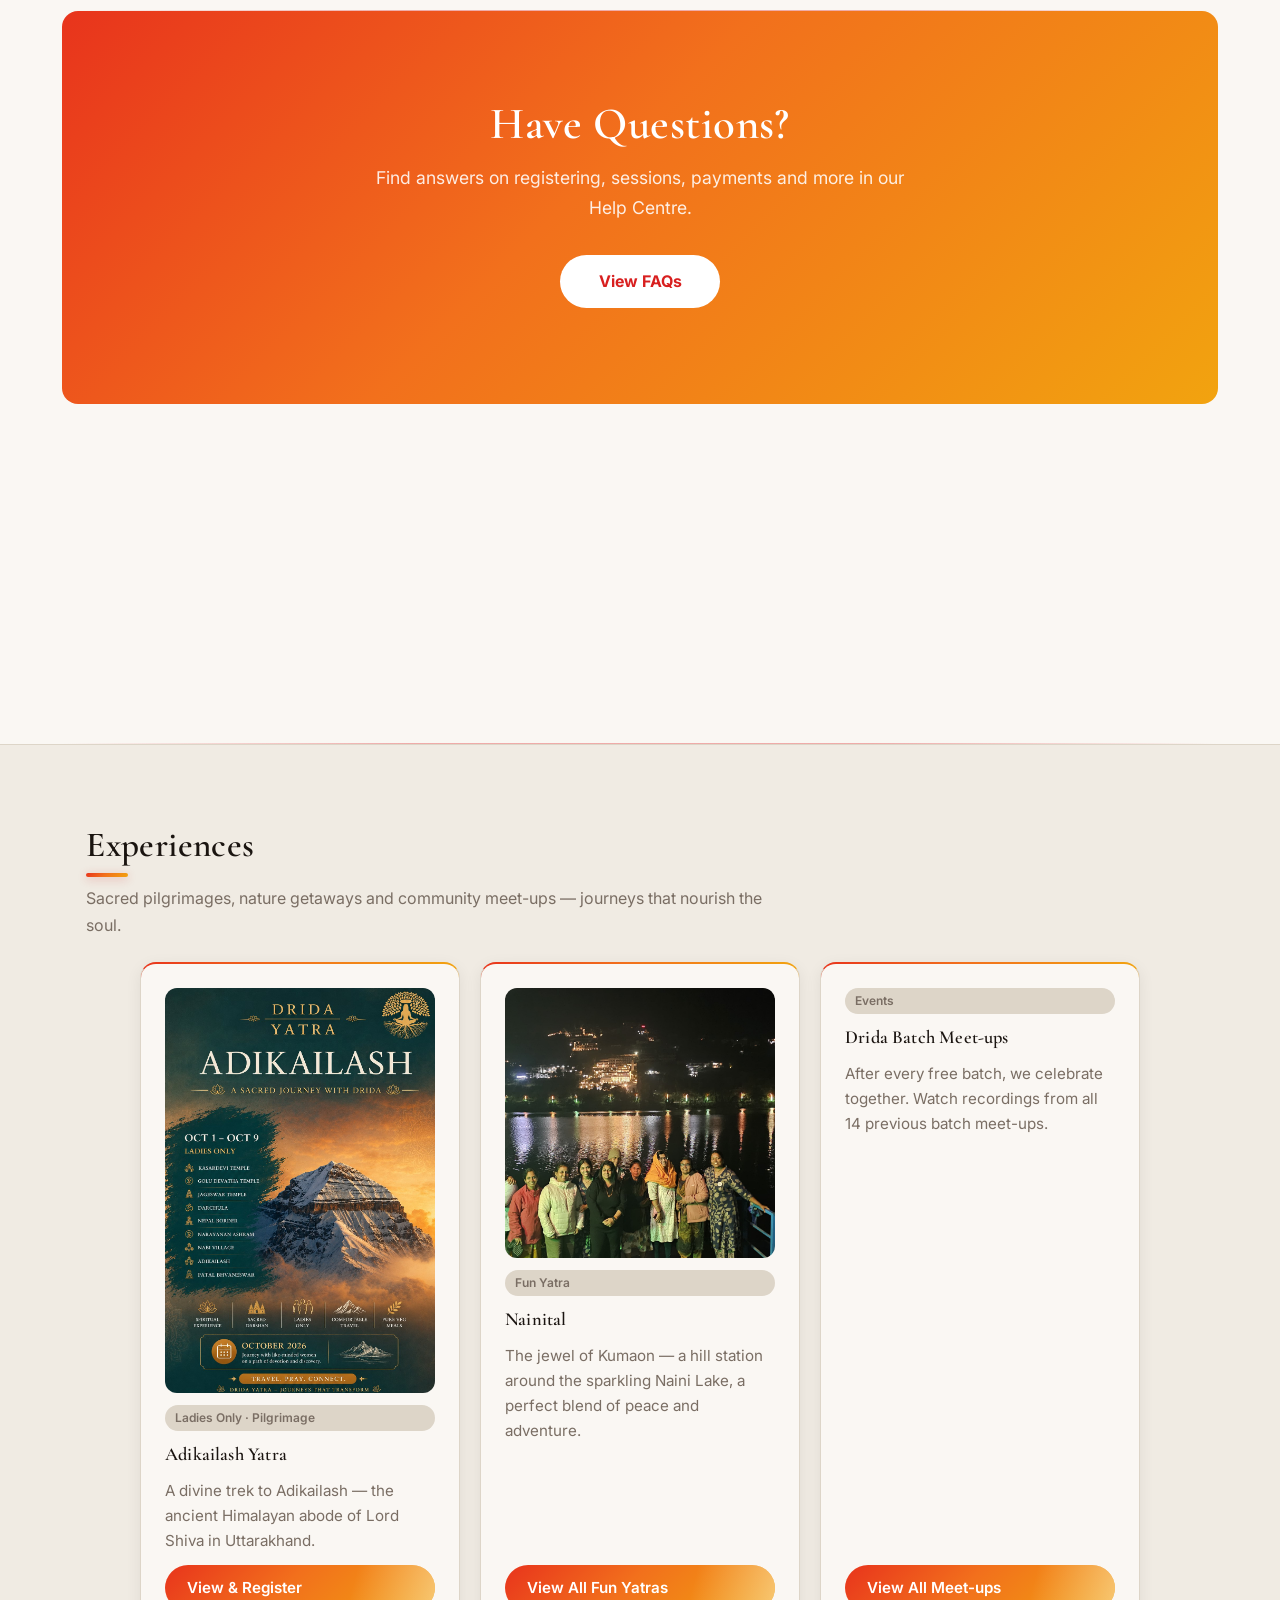
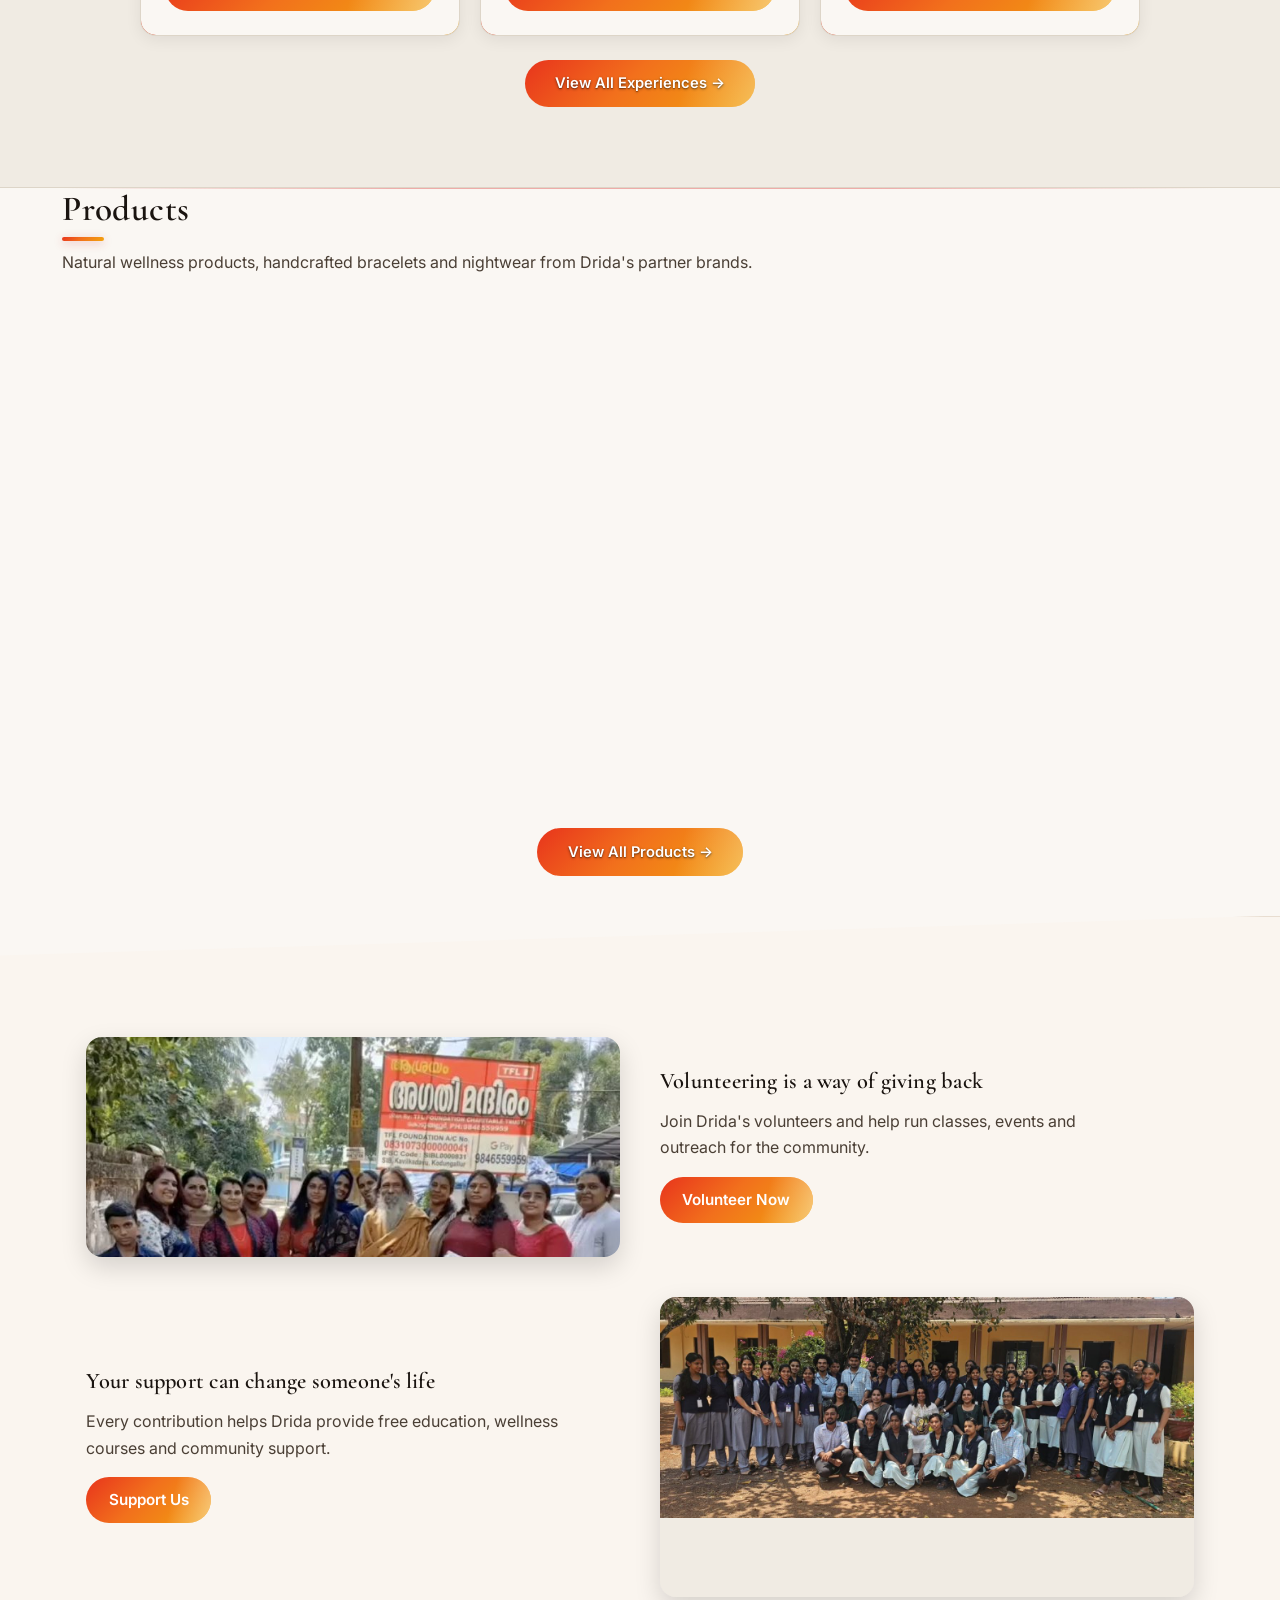
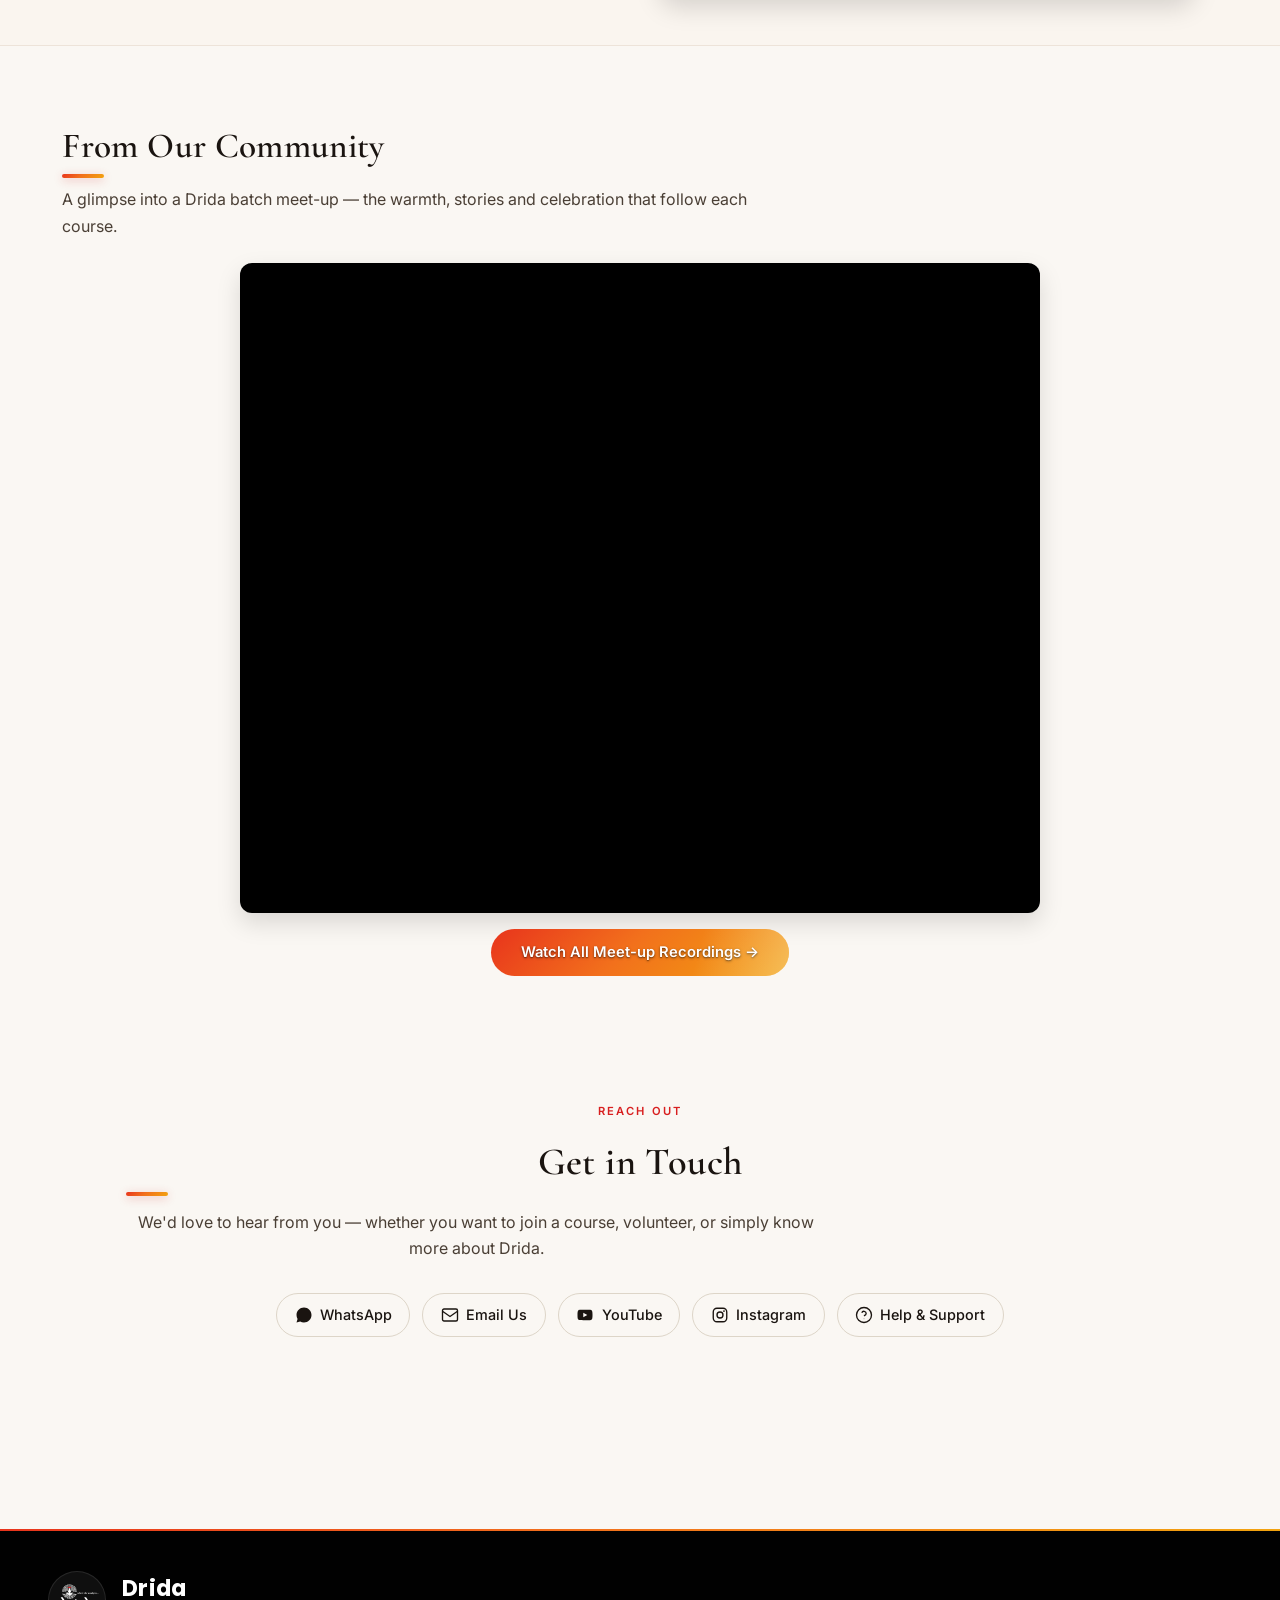
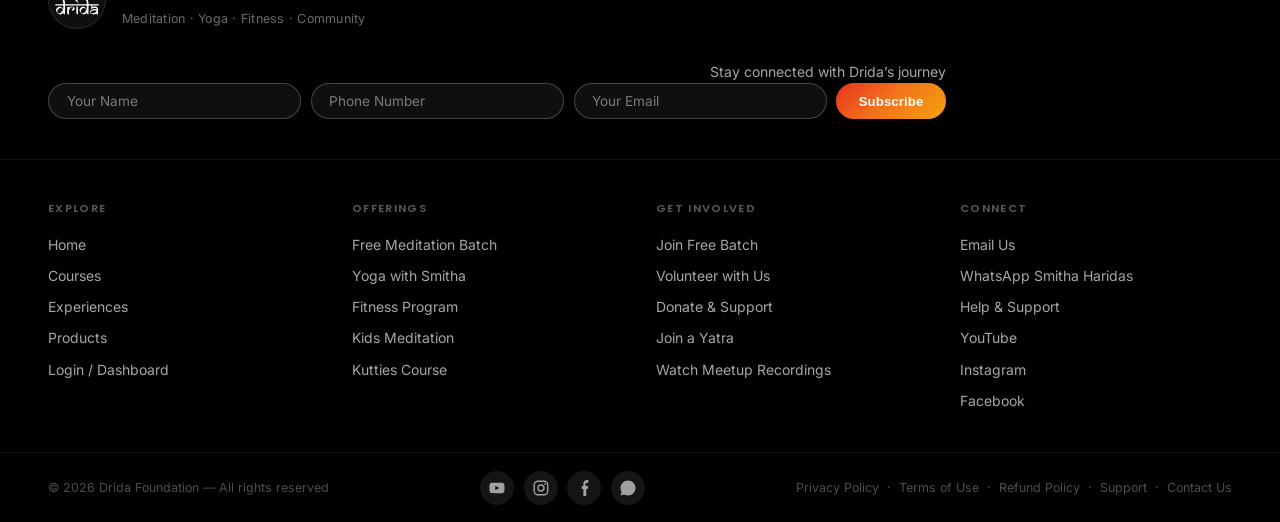
==== commit 5e0763d9: "Add pose photos, fix pillar images, UPI payment updates" ====
--- a/index.html
+++ b/index.html
@@ -353,7 +353,7 @@
     <!-- ═══ BEFORE DRIDA — SHORT SUMMARY (full story on About Us) ═══ -->
     <section id="smitha-journey" class="about-editorial reveal">
       <div class="about-photo-wrap">
-        <img src="images/founder-mission.png" alt="Smitha Haridas, founder of Drida" style="object-fit:cover;object-position:top center;width:100%;height:100%;">
+        <img src="images/founder-mission.png" alt="Smitha Haridas, founder of Drida" style="object-fit:contain;object-position:center;width:100%;height:100%;background:var(--paper-alt);">
       </div>
       <div class="about-content">
         <span class="section-tag">Before Drida</span>
--- a/style.css
+++ b/style.css
@@ -578,6 +578,8 @@
   padding: 0 1rem;
   position: relative;
   z-index: 3;
+  background: var(--paper);
+  border-radius: 16px;
 }
 
 .pillar-card {
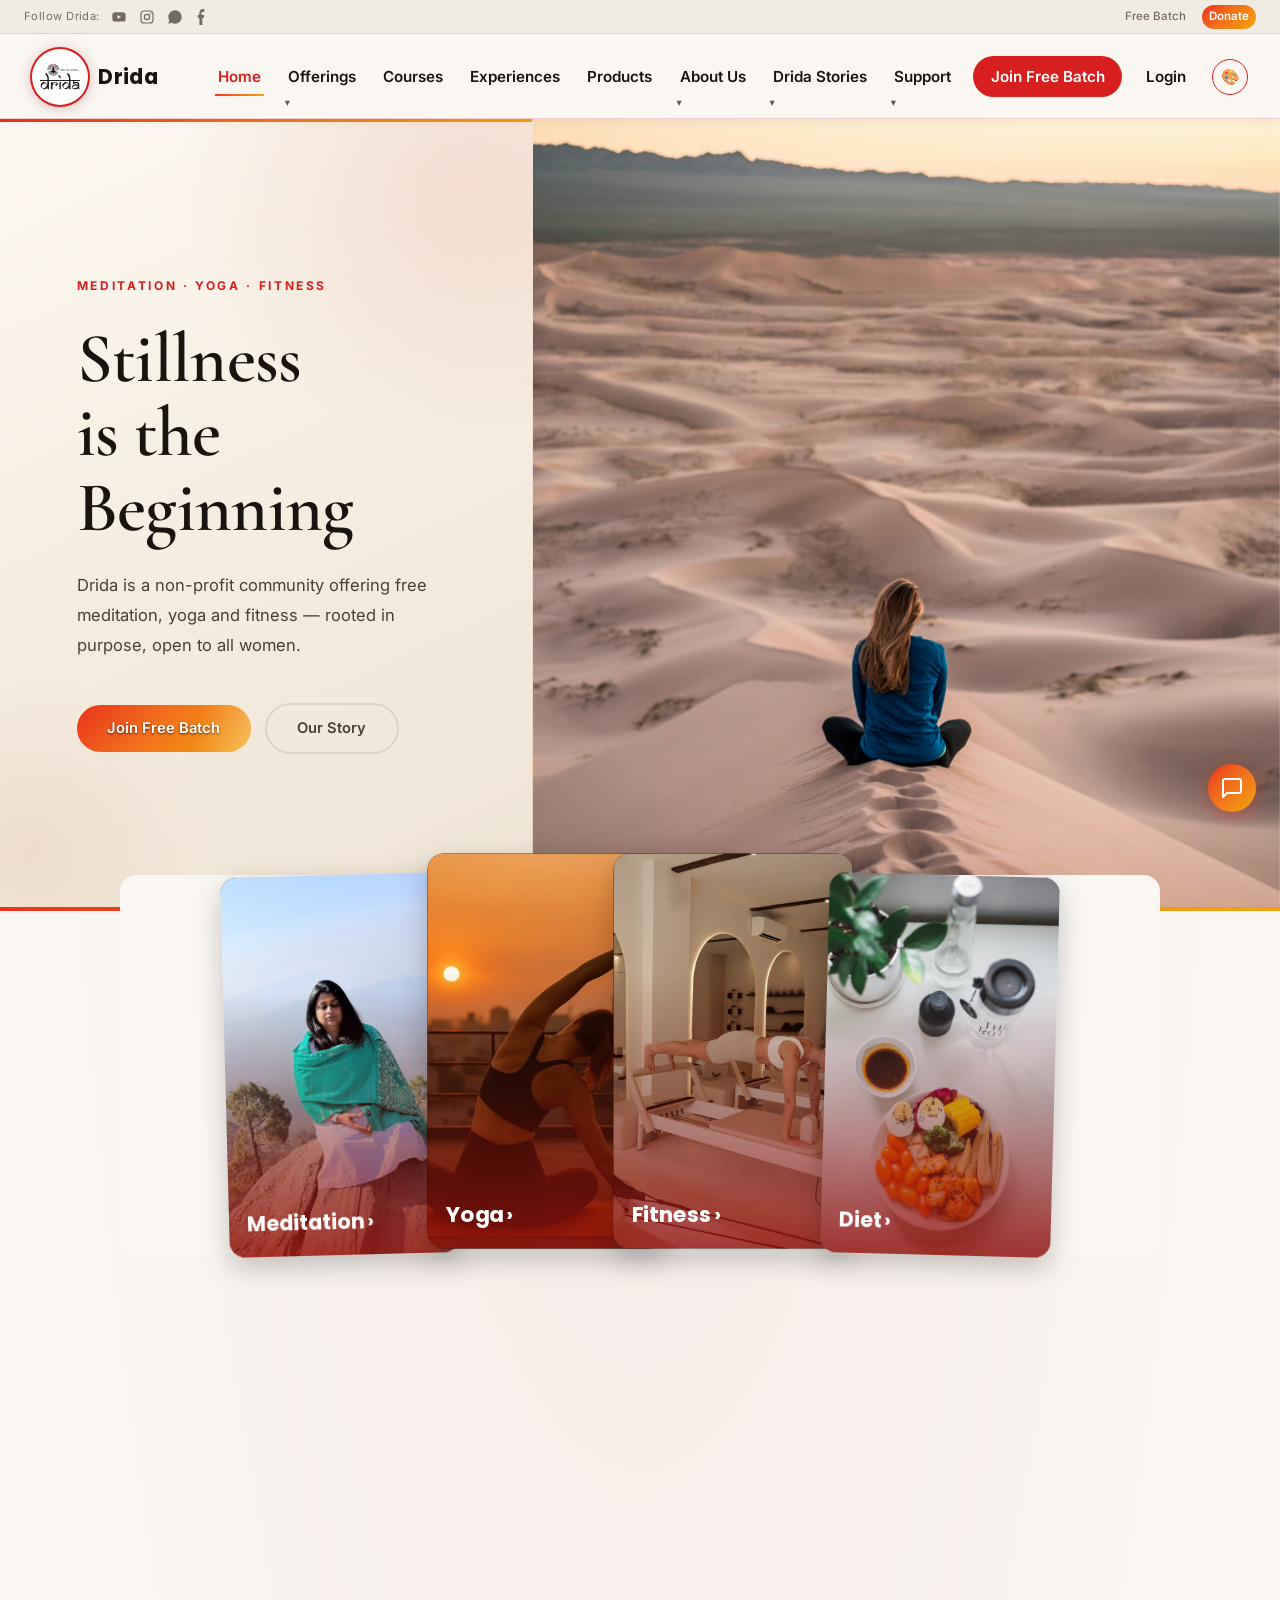
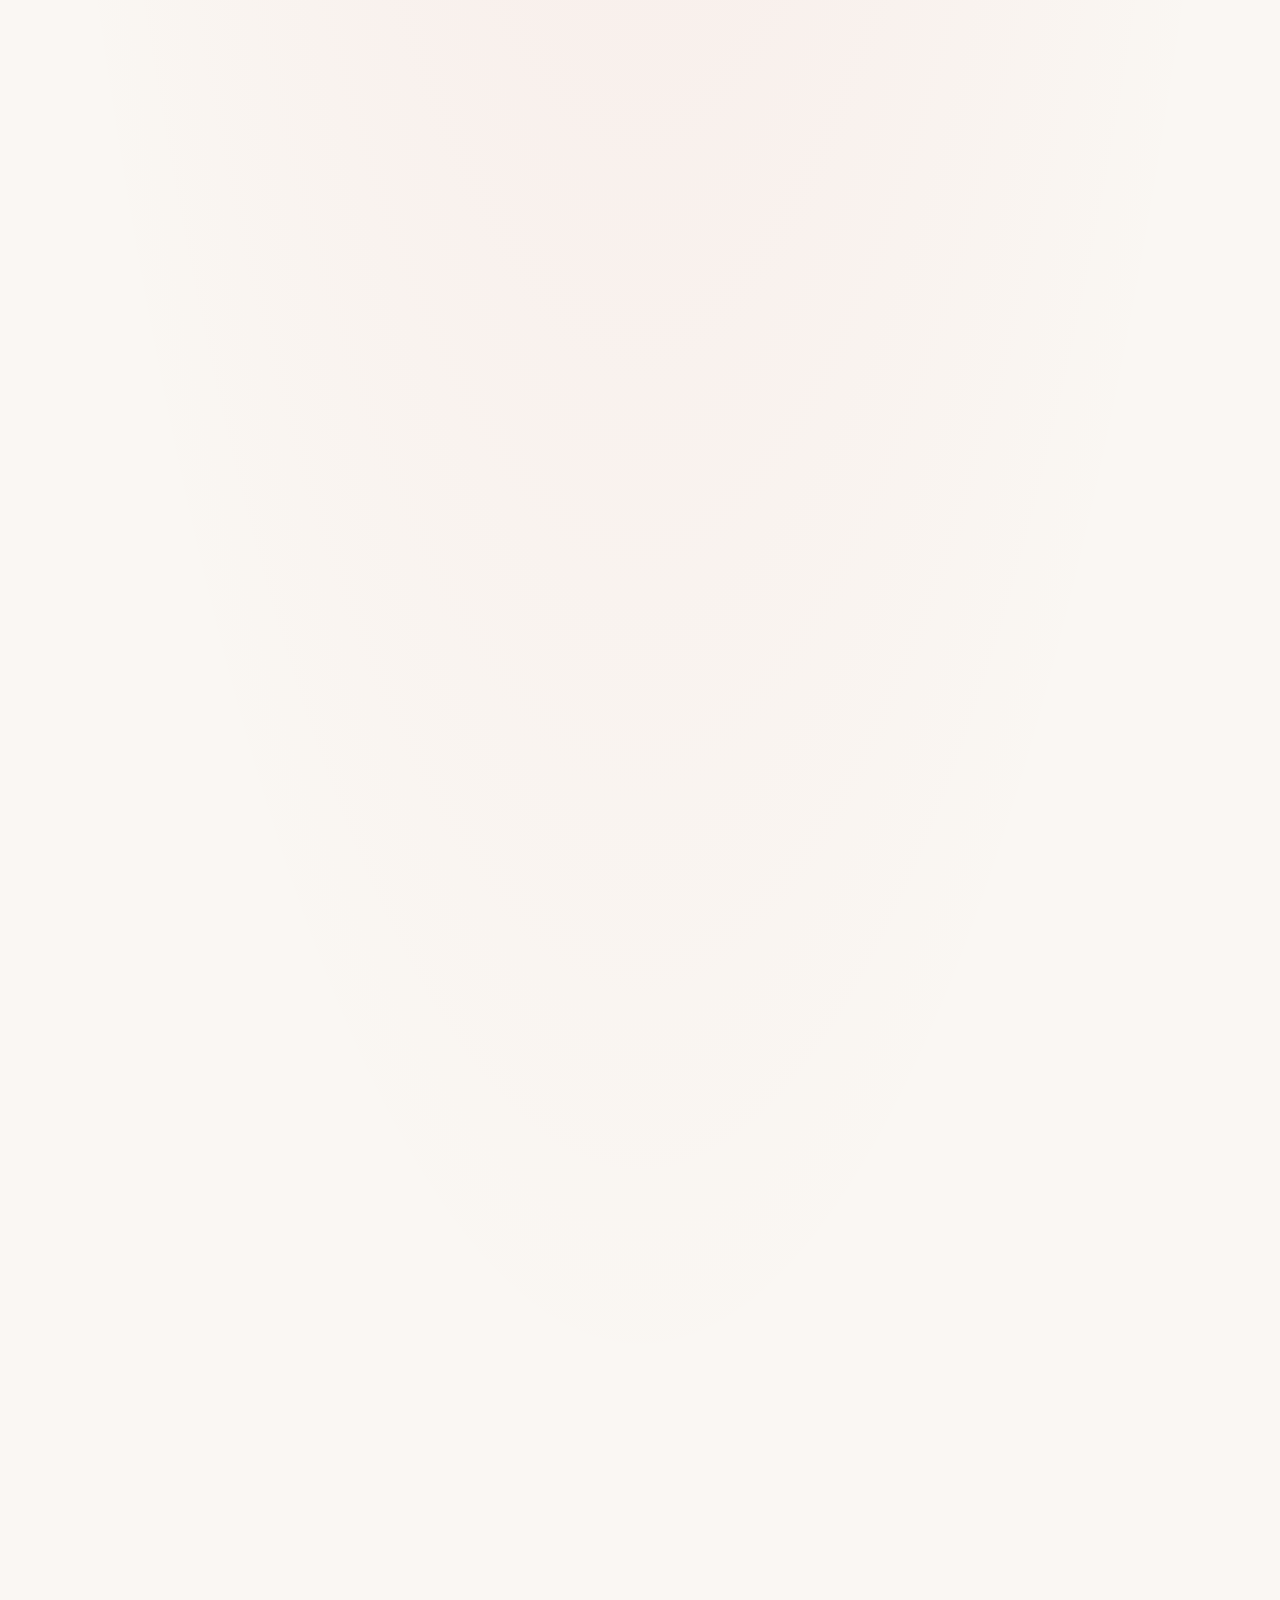
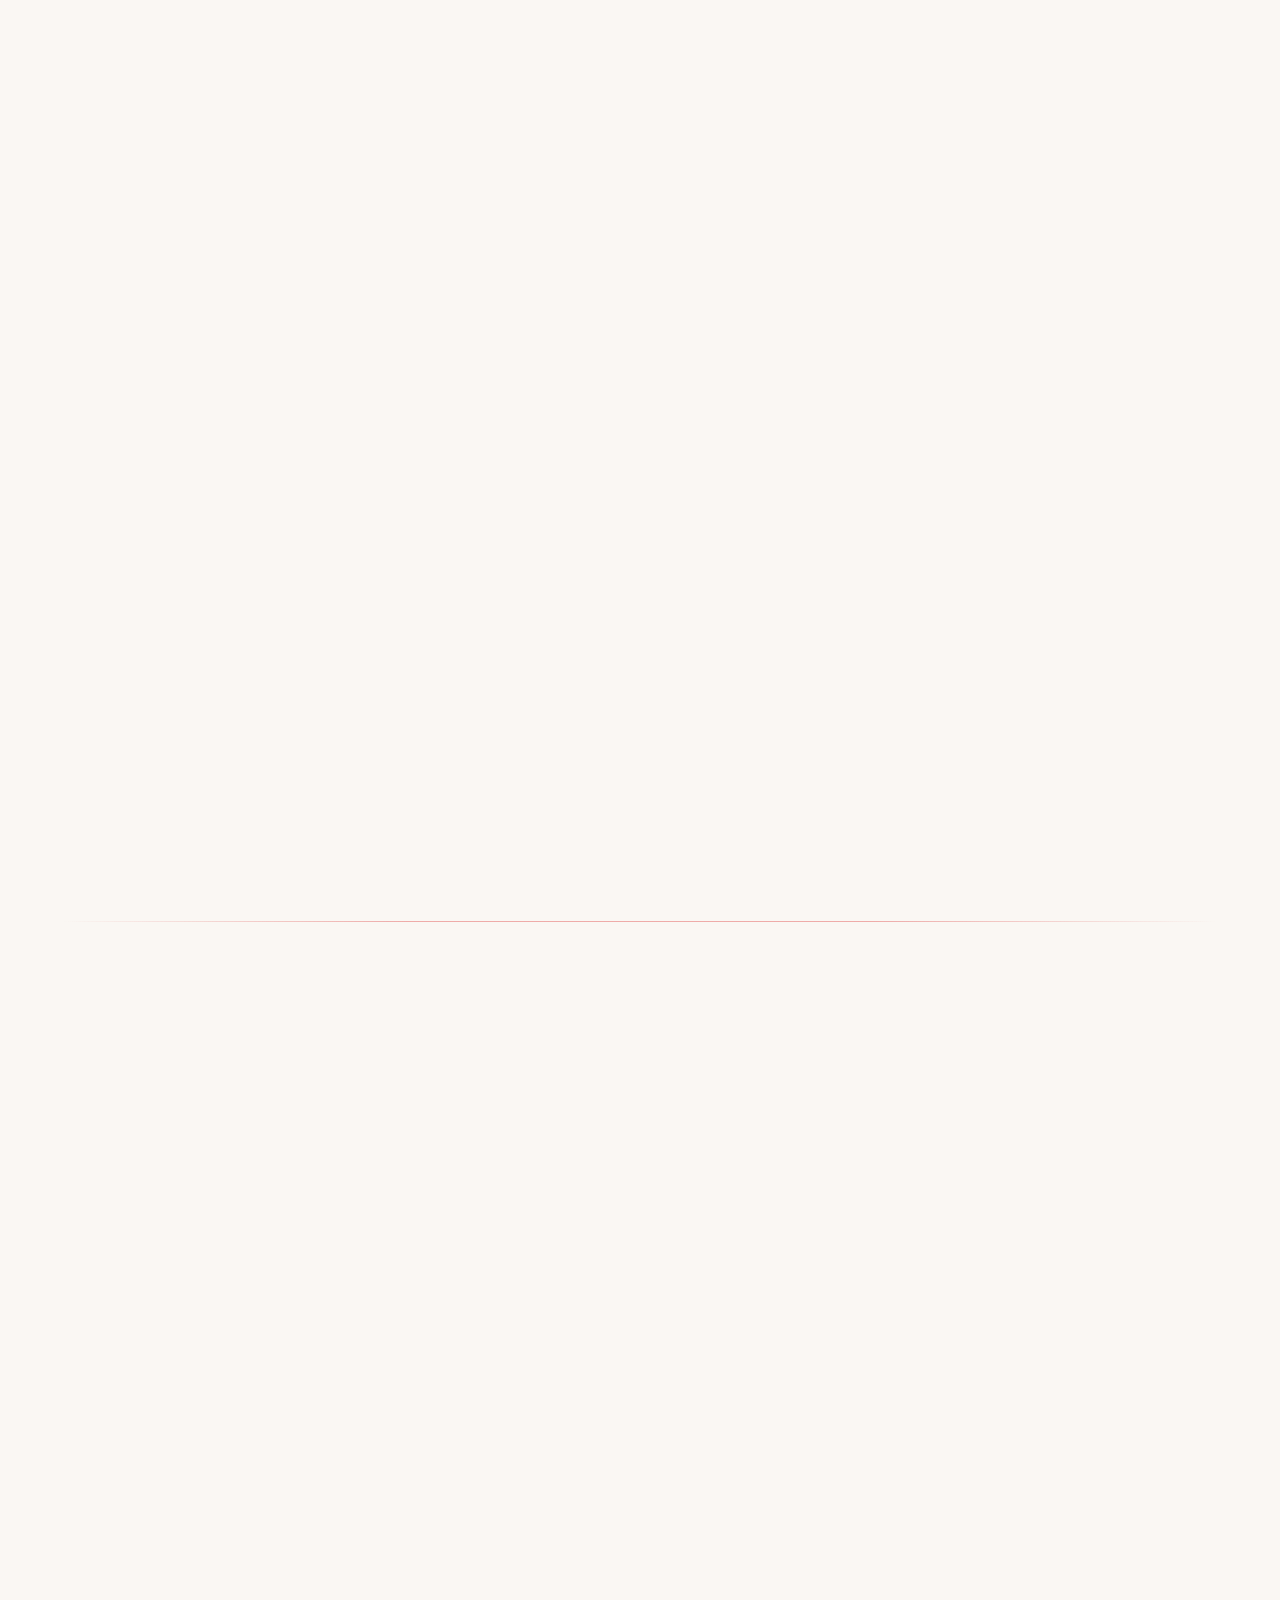
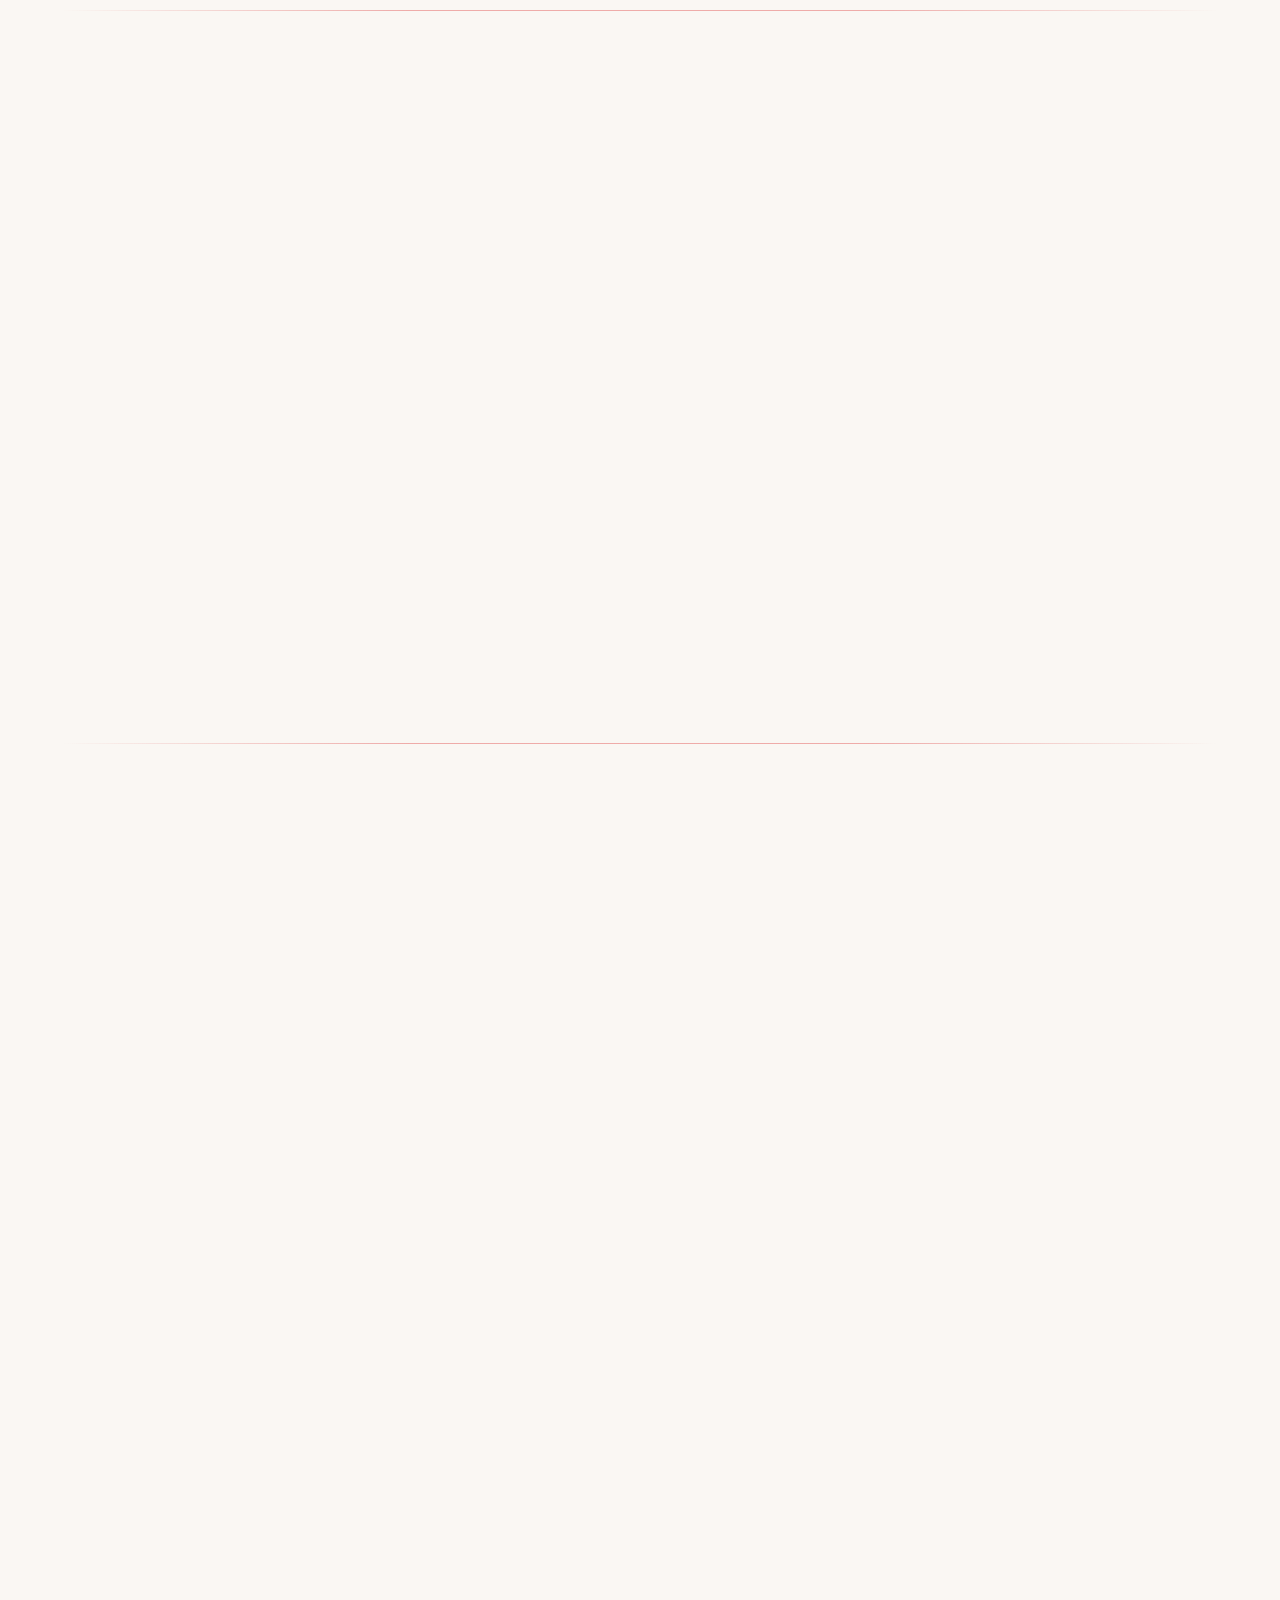
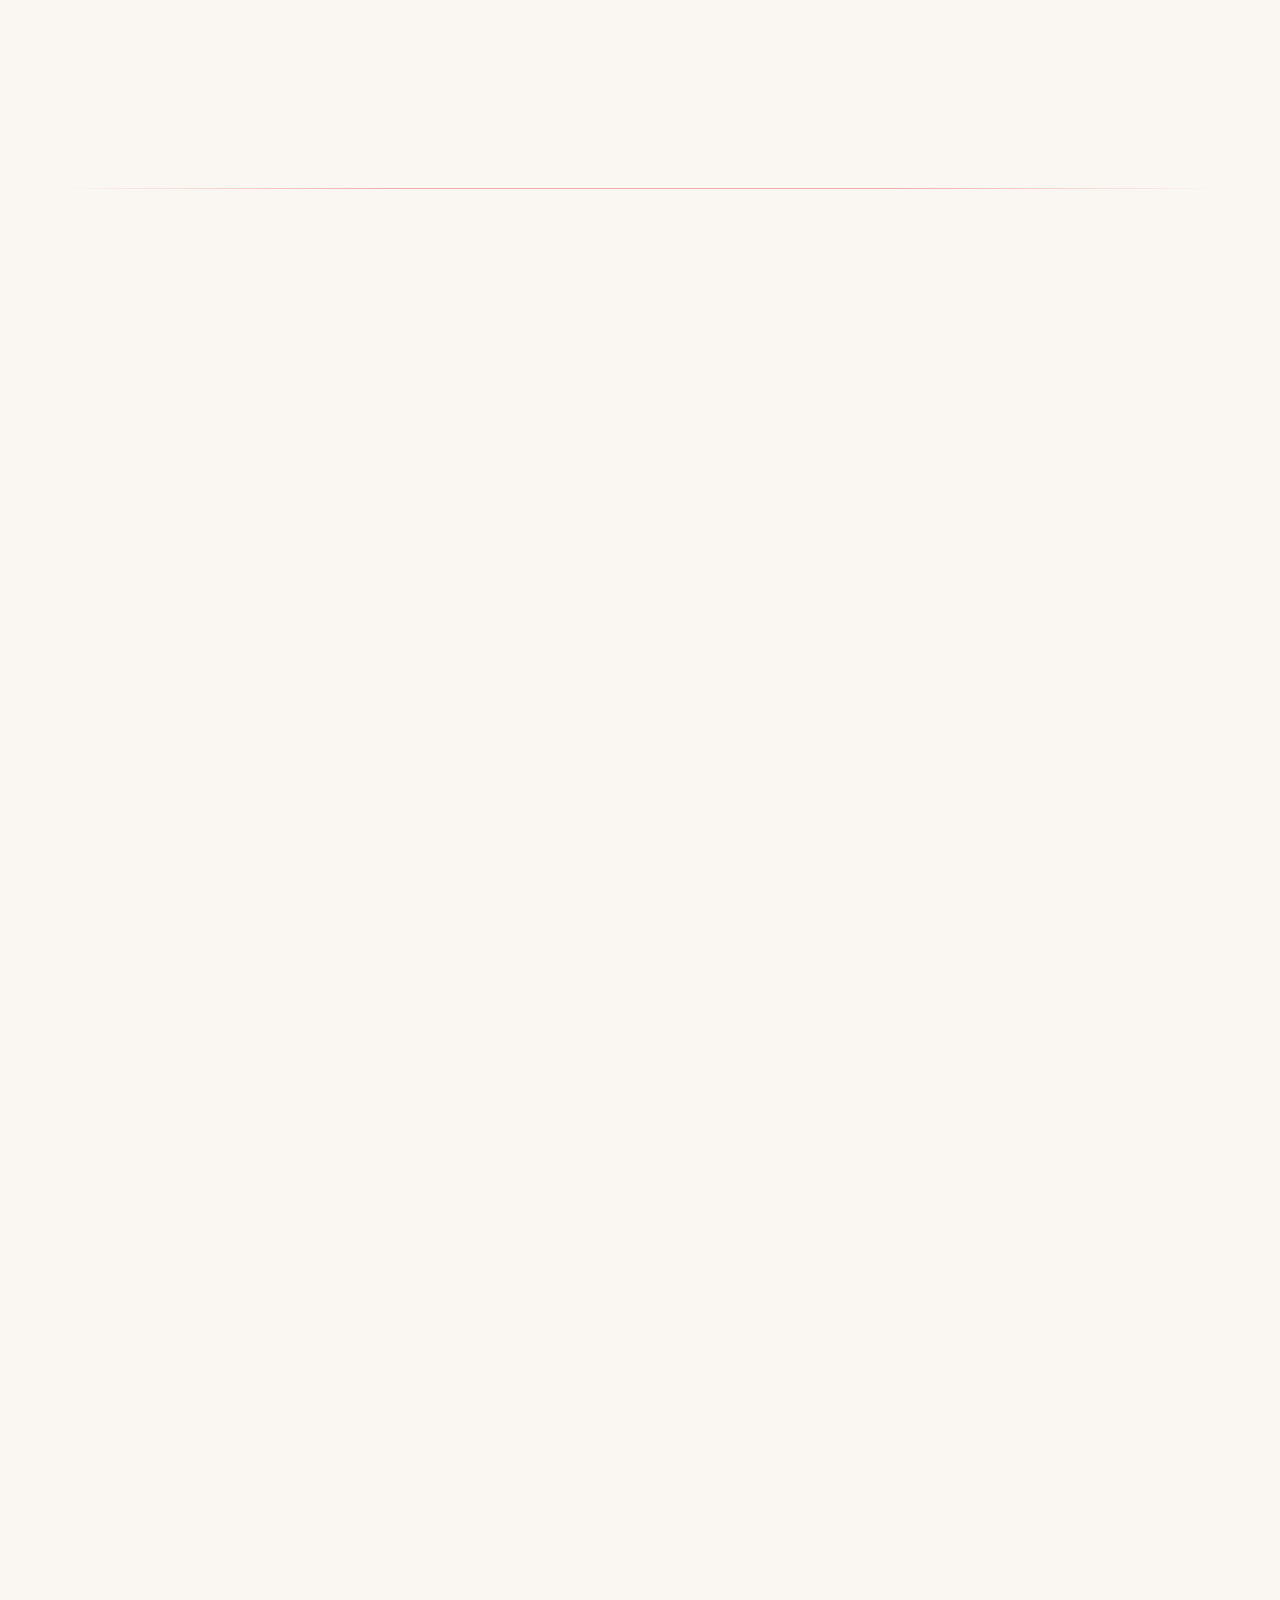
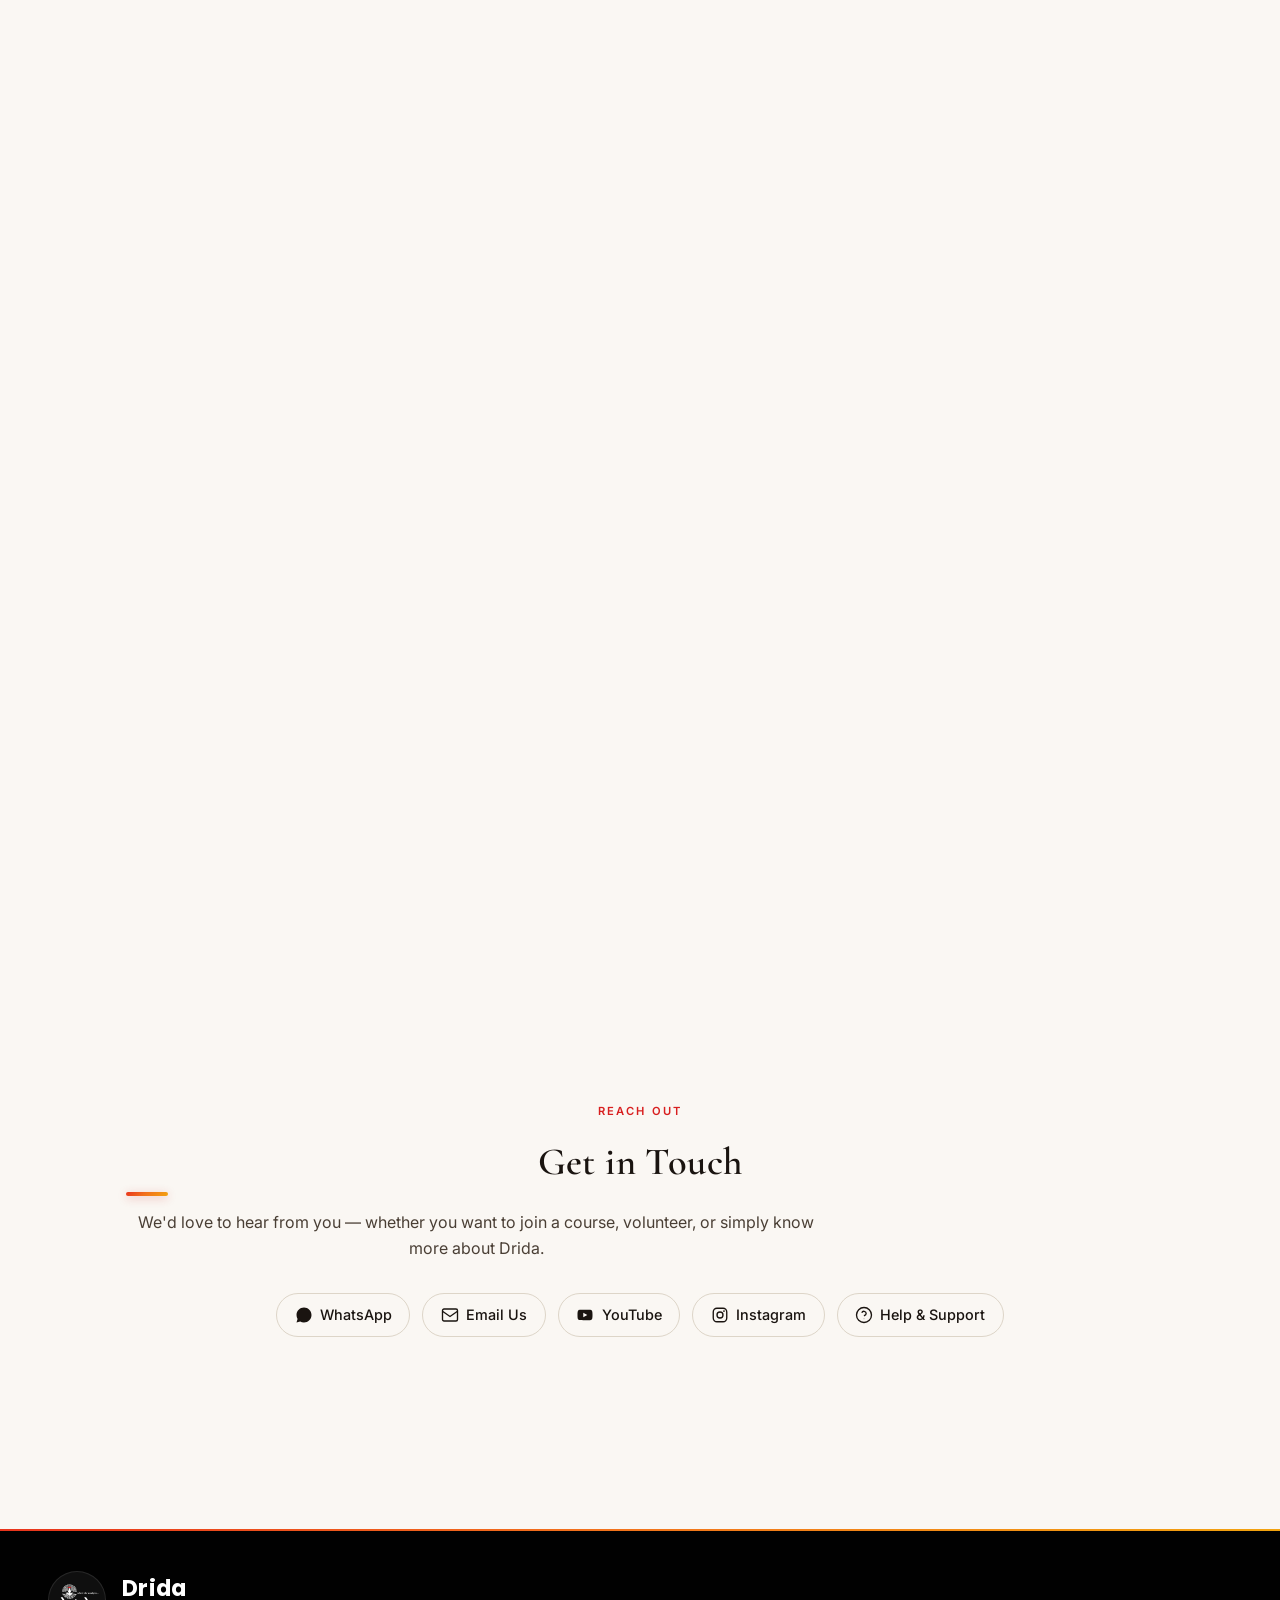
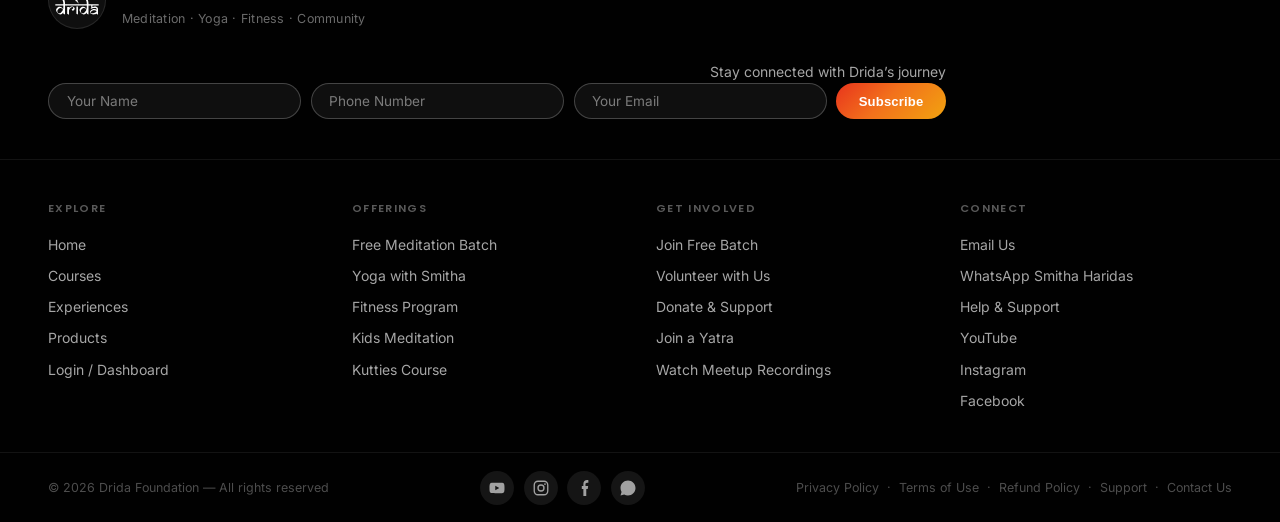
==== commit 93cd0846: "Add pose photos, fix pillar images, UPI payment updates" ====
--- a/index.html
+++ b/index.html
@@ -157,7 +157,7 @@
     <a href="https://www.instagram.com/d_r_i_d_a_/" target="_blank" rel="noopener noreferrer" class="topstrip-icon" aria-label="Instagram">
       <svg viewBox="0 0 24 24" width="16" height="16" fill="none" stroke="currentColor" stroke-width="1.8" aria-hidden="true"><rect x="3" y="3" width="18" height="18" rx="5"/><circle cx="12" cy="12" r="4"/><circle cx="17.3" cy="6.7" r="1.2" fill="currentColor" stroke="none"/></svg>
     </a>
-    <a href="https://wa.me/910000000000" target="_blank" rel="noopener noreferrer" class="topstrip-icon" aria-label="WhatsApp">
+    <a href="https://wa.me/918075471581" target="_blank" rel="noopener noreferrer" class="topstrip-icon" aria-label="WhatsApp">
       <svg viewBox="0 0 24 24" width="16" height="16" fill="currentColor" aria-hidden="true"><path d="M17.5 14.4c-.3-.1-1.7-.8-1.9-.9-.2-.1-.4-.1-.6.1-.2.2-.7.9-.8 1-.2.2-.3.2-.6.1-.3-.1-1.2-.5-2.4-1.4-.9-.8-1.5-1.7-1.6-2-.2-.3 0-.5.1-.6.1-.1.3-.3.4-.5.1-.2.2-.3.3-.5 0-.2 0-.4-.1-.5-.1-.2-.6-1.4-.8-1.9-.2-.5-.4-.4-.6-.4h-.5c-.2 0-.5.1-.7.3-.2.2-.9.9-.9 2.2 0 1.3 1 2.6 1.1 2.8.1.2 1.9 2.9 4.6 4.1.6.3 1.1.4 1.5.5.6.2 1.2.2 1.6.1.5-.1 1.7-.7 1.9-1.3.2-.7.2-1.2.2-1.3 0-.1-.2-.2-.5-.3zM12 2C6.5 2 2 6.5 2 12c0 1.9.5 3.7 1.4 5.3L2 22l4.9-1.3A10 10 0 0 0 12 22c5.5 0 10-4.5 10-10S17.5 2 12 2z"/></svg>
     </a>
     <a href="https://www.facebook.com/profile.php?id=61579257953722" target="_blank" rel="noopener noreferrer" class="topstrip-icon" aria-label="Facebook">
@@ -400,7 +400,7 @@
     <section class="band-cta-clean">
       <h2>Batch 16 Coming Soon — Register Your Interest</h2>
       <p>Drida's free online meditation programme — open to all women, no prior experience needed. Batch 15 is currently ongoing. Be first to know when Batch 16 opens — send us a WhatsApp message.</p>
-      <a class="btn-white-pill" href="https://wa.me/910000000000?text=I'd like to register for Drida Batch 16" target="_blank" rel="noopener noreferrer">Register Interest for Batch 16</a>
+      <a class="btn-white-pill" href="https://wa.me/918075471581?text=I'd like to register for Drida Batch 16" target="_blank" rel="noopener noreferrer">Register Interest for Batch 16</a>
     </section>
 
     
@@ -580,7 +580,7 @@
       <h2>Get in Touch</h2>
       <p>We'd love to hear from you — whether you want to join a course, volunteer, or simply know more about Drida.</p>
       <div class="contact-links-row">
-        <a class="contact-link-pill" href="https://wa.me/910000000000" target="_blank" rel="noopener noreferrer">
+        <a class="contact-link-pill" href="https://wa.me/918075471581" target="_blank" rel="noopener noreferrer">
           <svg viewBox="0 0 24 24" width="18" height="18" fill="currentColor" aria-hidden="true"><path d="M17.5 14.4c-.3-.1-1.7-.8-1.9-.9-.2-.1-.4-.1-.6.1-.2.2-.7.9-.8 1-.2.2-.3.2-.6.1-.3-.1-1.2-.5-2.4-1.4-.9-.8-1.5-1.7-1.6-2-.2-.3 0-.5.1-.6.1-.1.3-.3.4-.5.1-.2.2-.3.3-.5 0-.2 0-.4-.1-.5-.1-.2-.6-1.4-.8-1.9-.2-.5-.4-.4-.6-.4h-.5c-.2 0-.5.1-.7.3-.2.2-.9.9-.9 2.2 0 1.3 1 2.6 1.1 2.8.1.2 1.9 2.9 4.6 4.1.6.3 1.1.4 1.5.5.6.2 1.2.2 1.6.1.5-.1 1.7-.7 1.9-1.3.2-.7.2-1.2.2-1.3 0-.1-.2-.2-.5-.3zM12 2C6.5 2 2 6.5 2 12c0 1.9.5 3.7 1.4 5.3L2 22l4.9-1.3A10 10 0 0 0 12 22c5.5 0 10-4.5 10-10S17.5 2 12 2z"/></svg>
           WhatsApp
         </a>
@@ -664,7 +664,7 @@
         <h4>Connect</h4>
         <ul>
           <li><a href="mailto:drida4u@gmail.com">Email Us</a></li>
-          <li><a href="https://wa.me/910000000000" target="_blank" rel="noopener noreferrer">WhatsApp Smitha Haridas</a></li>
+          <li><a href="https://wa.me/918075471581" target="_blank" rel="noopener noreferrer">WhatsApp Smitha Haridas</a></li>
           <li><a href="support.html">Help &amp; Support</a></li>
           <li><a href="https://youtube.com/@drida_life" target="_blank" rel="noopener noreferrer">YouTube</a></li>
           <li><a href="https://www.instagram.com/d_r_i_d_a_/" target="_blank" rel="noopener noreferrer">Instagram</a></li>
@@ -686,7 +686,7 @@
         <a href="https://www.facebook.com/profile.php?id=61579257953722" target="_blank" rel="noopener noreferrer" aria-label="Facebook">
           <svg viewBox="0 0 320 512" width="10" height="18" fill="currentColor" aria-hidden="true"><path d="M279.14 288l14.22-92.66h-86.36v-59.5c0-25.35 12.42-50.06 52.24-50.06h40.42V6.26S293.5 0 261.16 0c-73.22 0-121.08 44.38-121.08 124.72v70.62H89.69V288h50.39v224h92.61V288z"/></svg>
         </a>
-        <a href="https://wa.me/910000000000" target="_blank" rel="noopener noreferrer" aria-label="WhatsApp">
+        <a href="https://wa.me/918075471581" target="_blank" rel="noopener noreferrer" aria-label="WhatsApp">
           <svg viewBox="0 0 24 24" width="18" height="18" fill="currentColor" aria-hidden="true"><path d="M17.5 14.4c-.3-.1-1.7-.8-1.9-.9-.2-.1-.4-.1-.6.1-.2.2-.7.9-.8 1-.2.2-.3.2-.6.1-.3-.1-1.2-.5-2.4-1.4-.9-.8-1.5-1.7-1.6-2-.2-.3 0-.5.1-.6.1-.1.3-.3.4-.5.1-.2.2-.3.3-.5 0-.2 0-.4-.1-.5-.1-.2-.6-1.4-.8-1.9-.2-.5-.4-.4-.6-.4h-.5c-.2 0-.5.1-.7.3-.2.2-.9.9-.9 2.2 0 1.3 1 2.6 1.1 2.8.1.2 1.9 2.9 4.6 4.1.6.3 1.1.4 1.5.5.6.2 1.2.2 1.6.1.5-.1 1.7-.7 1.9-1.3.2-.7.2-1.2.2-1.3 0-.1-.2-.2-.5-.3zM12 2C6.5 2 2 6.5 2 12c0 1.9.5 3.7 1.4 5.3L2 22l4.9-1.3A10 10 0 0 0 12 22c5.5 0 10-4.5 10-10S17.5 2 12 2z"/></svg>
         </a>
       </div>
--- a/style.css
+++ b/style.css
@@ -487,6 +487,13 @@
   color: #fff;
   transform: translateY(-2px);
   box-shadow: 0 6px 20px rgba(204, 40, 40, 0.32);
+}
+/* The dark text-shadow above is a safety net for text sitting on the
+   colored gradient. On a white-background btn-terra (used for "Join
+   Free Batch" pills on colored sections) it just looks like a dirty
+   smudge, so kill it whenever the button is set to a white fill. */
+.btn-terra[style*="background:#fff"] {
+  text-shadow: none;
 }
 
 .btn-outline {
@@ -3581,11 +3588,18 @@
 .courses-grid {
   display: flex;
   flex-direction: column;
+  align-items: center;
+  /* Cards are capped below the row's full width (see .course-card
+     max-width) so they read as tidy centered rows rather than a huge
+     empty bar. Without align-items:center here, flex's default
+     cross-axis behaviour leaves every capped card jammed against the
+     left edge with a big dead gap on the right — that's the "not
+     centered" issue reported repeatedly. */
   gap: 1.25rem;
   margin-top: 1.75rem;
 }
 .course-card {
-  background: var(--paper-alt);
+  background: color-mix(in srgb, var(--paper-alt) 85%, transparent);
   border: 1px solid var(--line-soft);
   border-left: 4px solid color-mix(in srgb, var(--paper-alt) 35%, var(--accent) 65%);
   border-radius: 16px;
@@ -3597,10 +3611,14 @@
   position: relative;
   z-index: 1;
   align-items: stretch;
+  width: 100%;
   /* Without a cap, .course-body's flex:1 stretches the text column to the
      full page width on wide screens — a short "Enquire" card ends up as a
-     huge mostly-empty bar. Cap the whole row card at a sane reading width. */
-  max-width: 720px;
+     huge mostly-empty bar. Cap the whole row card at a sane reading width
+     (raised from 720 -> 820 per feedback that it read as too small), and
+     .courses-grid's align-items:center (above) keeps it centered instead
+     of stuck to the left edge. */
+  max-width: 820px;
 }
 .course-card:hover,
 .course-card:focus-within,
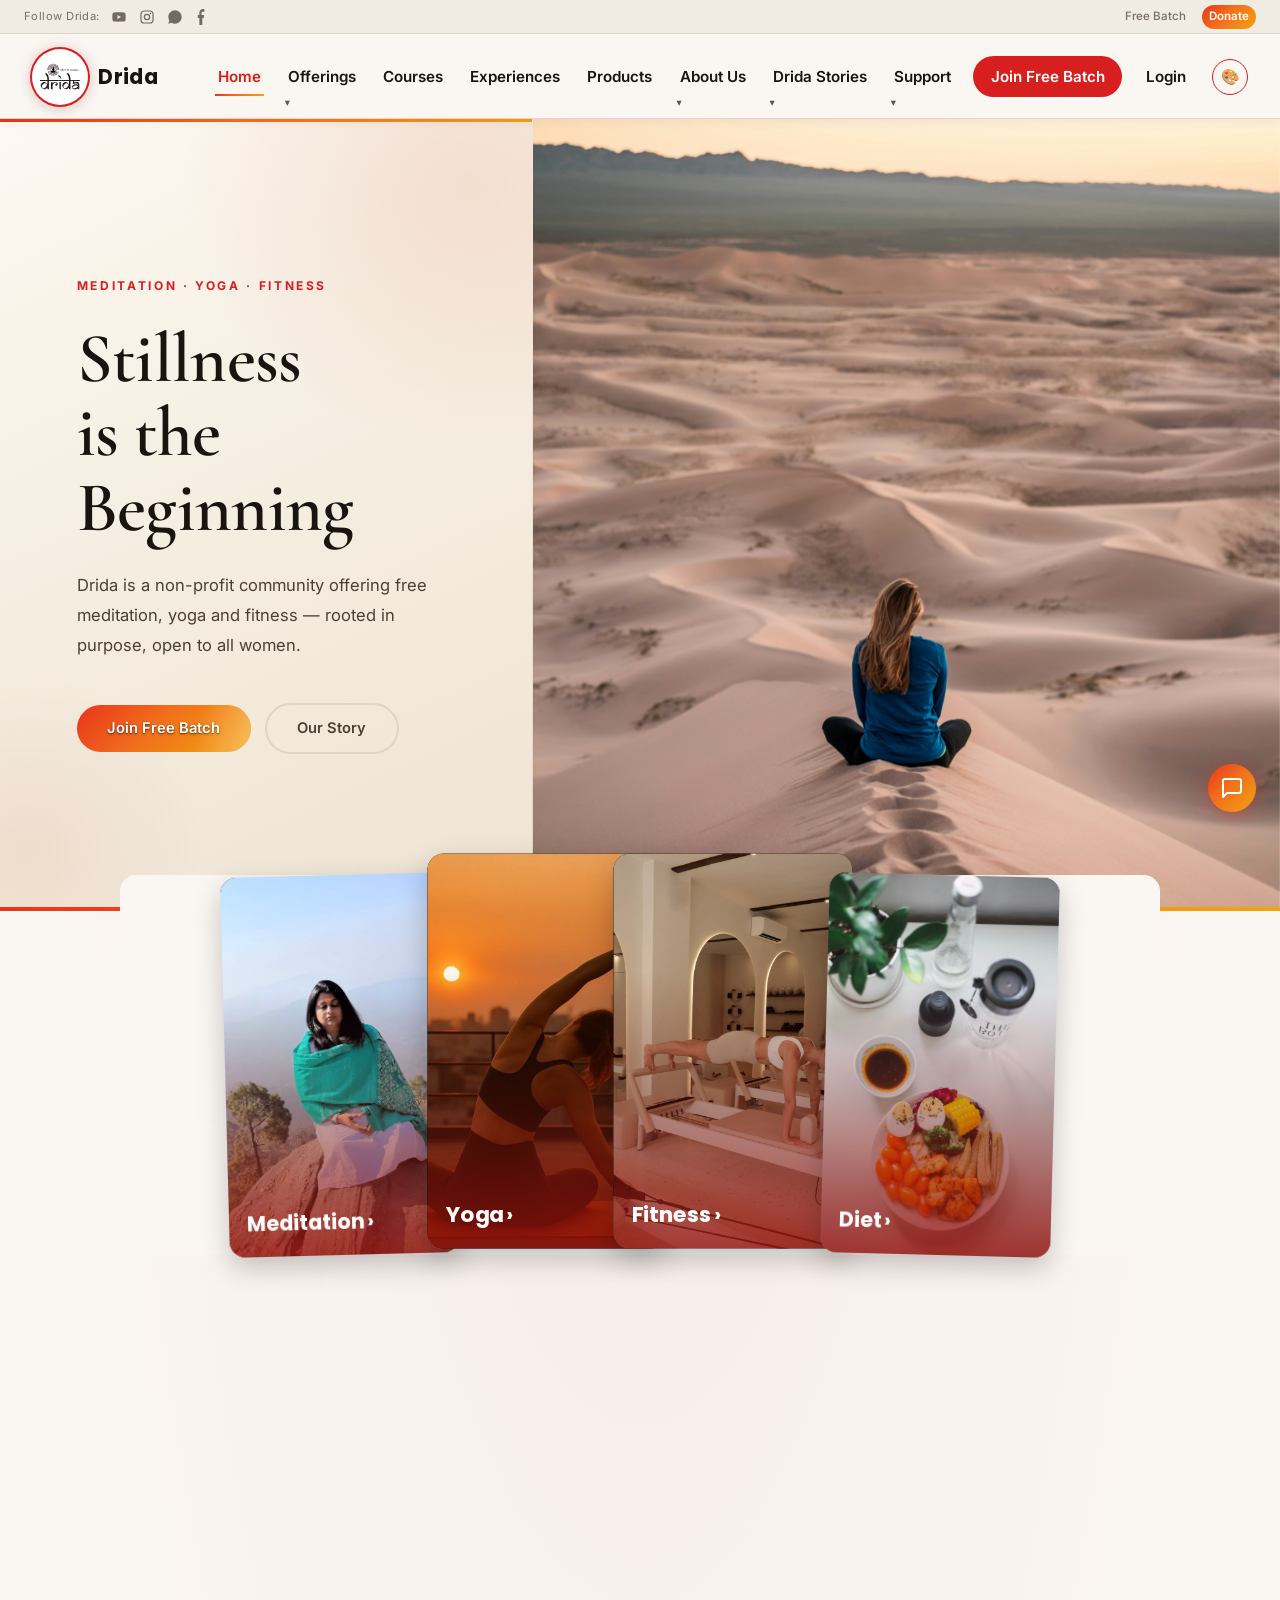
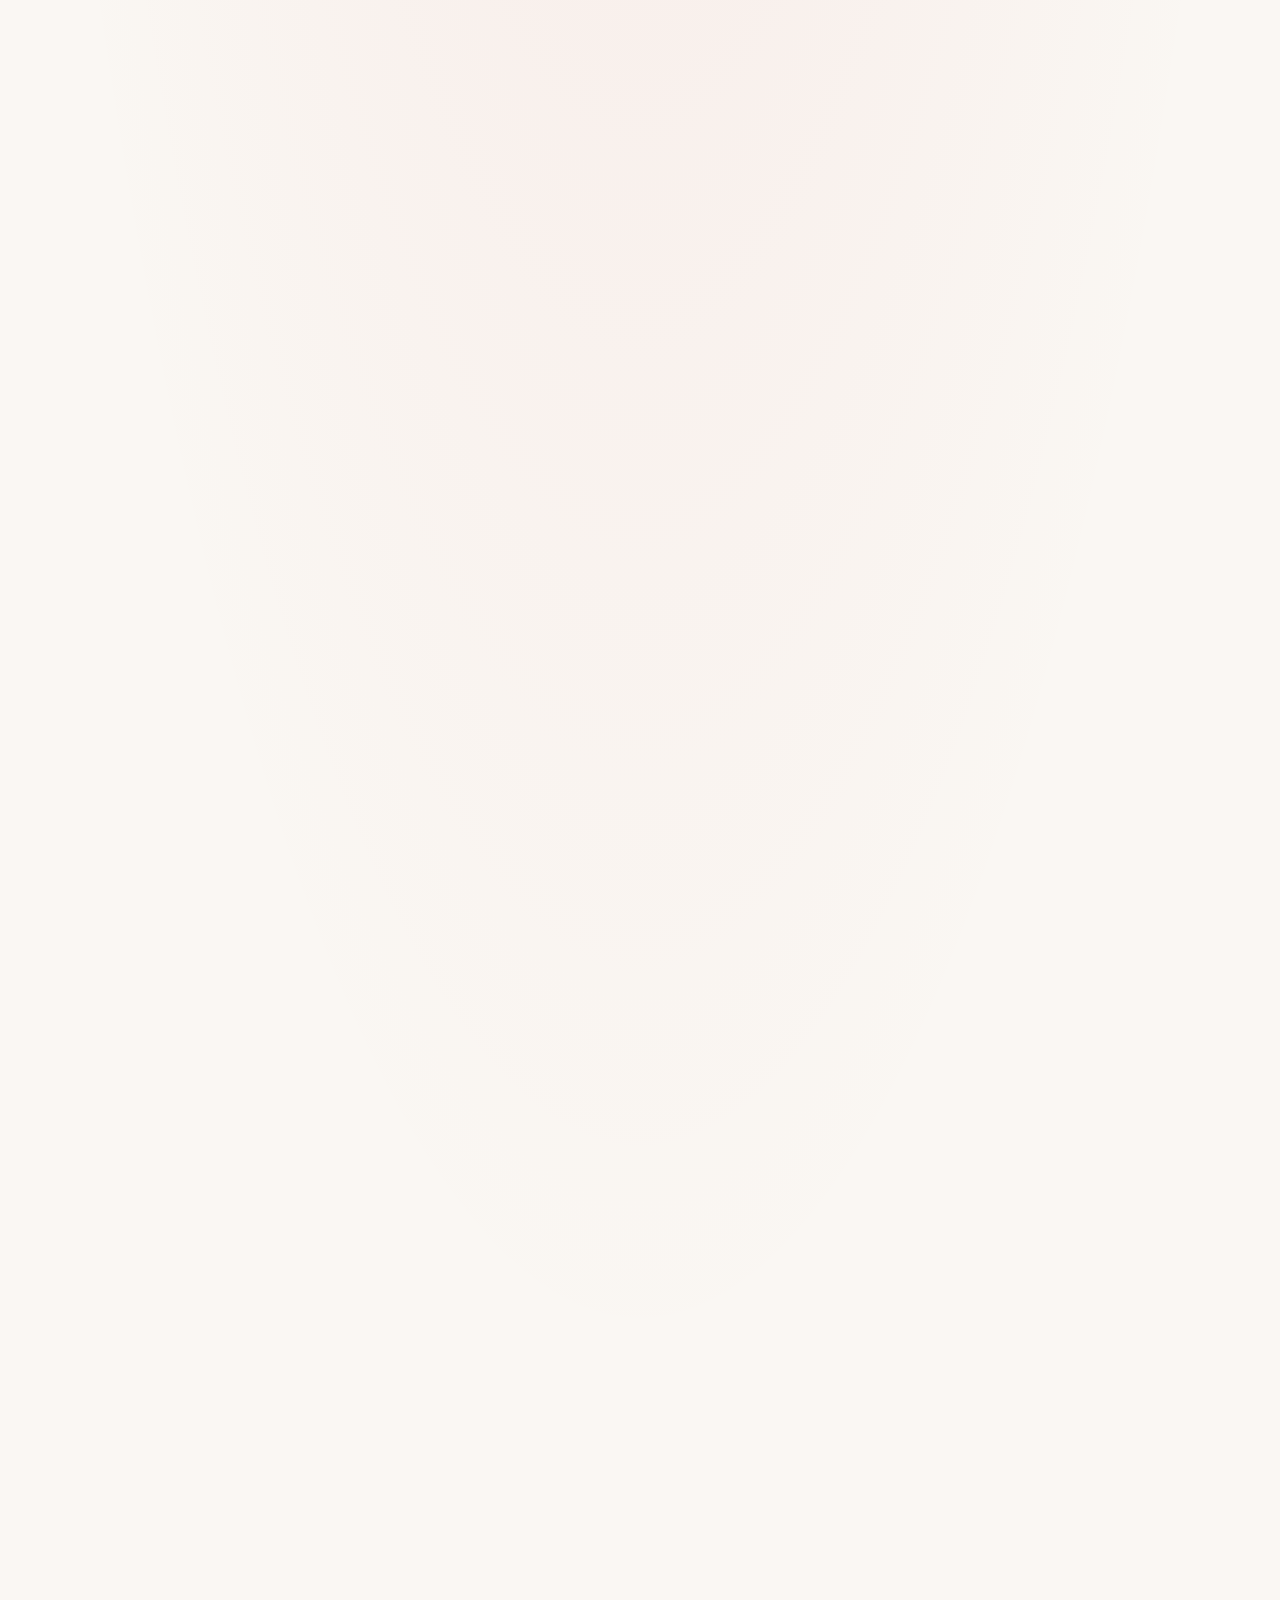
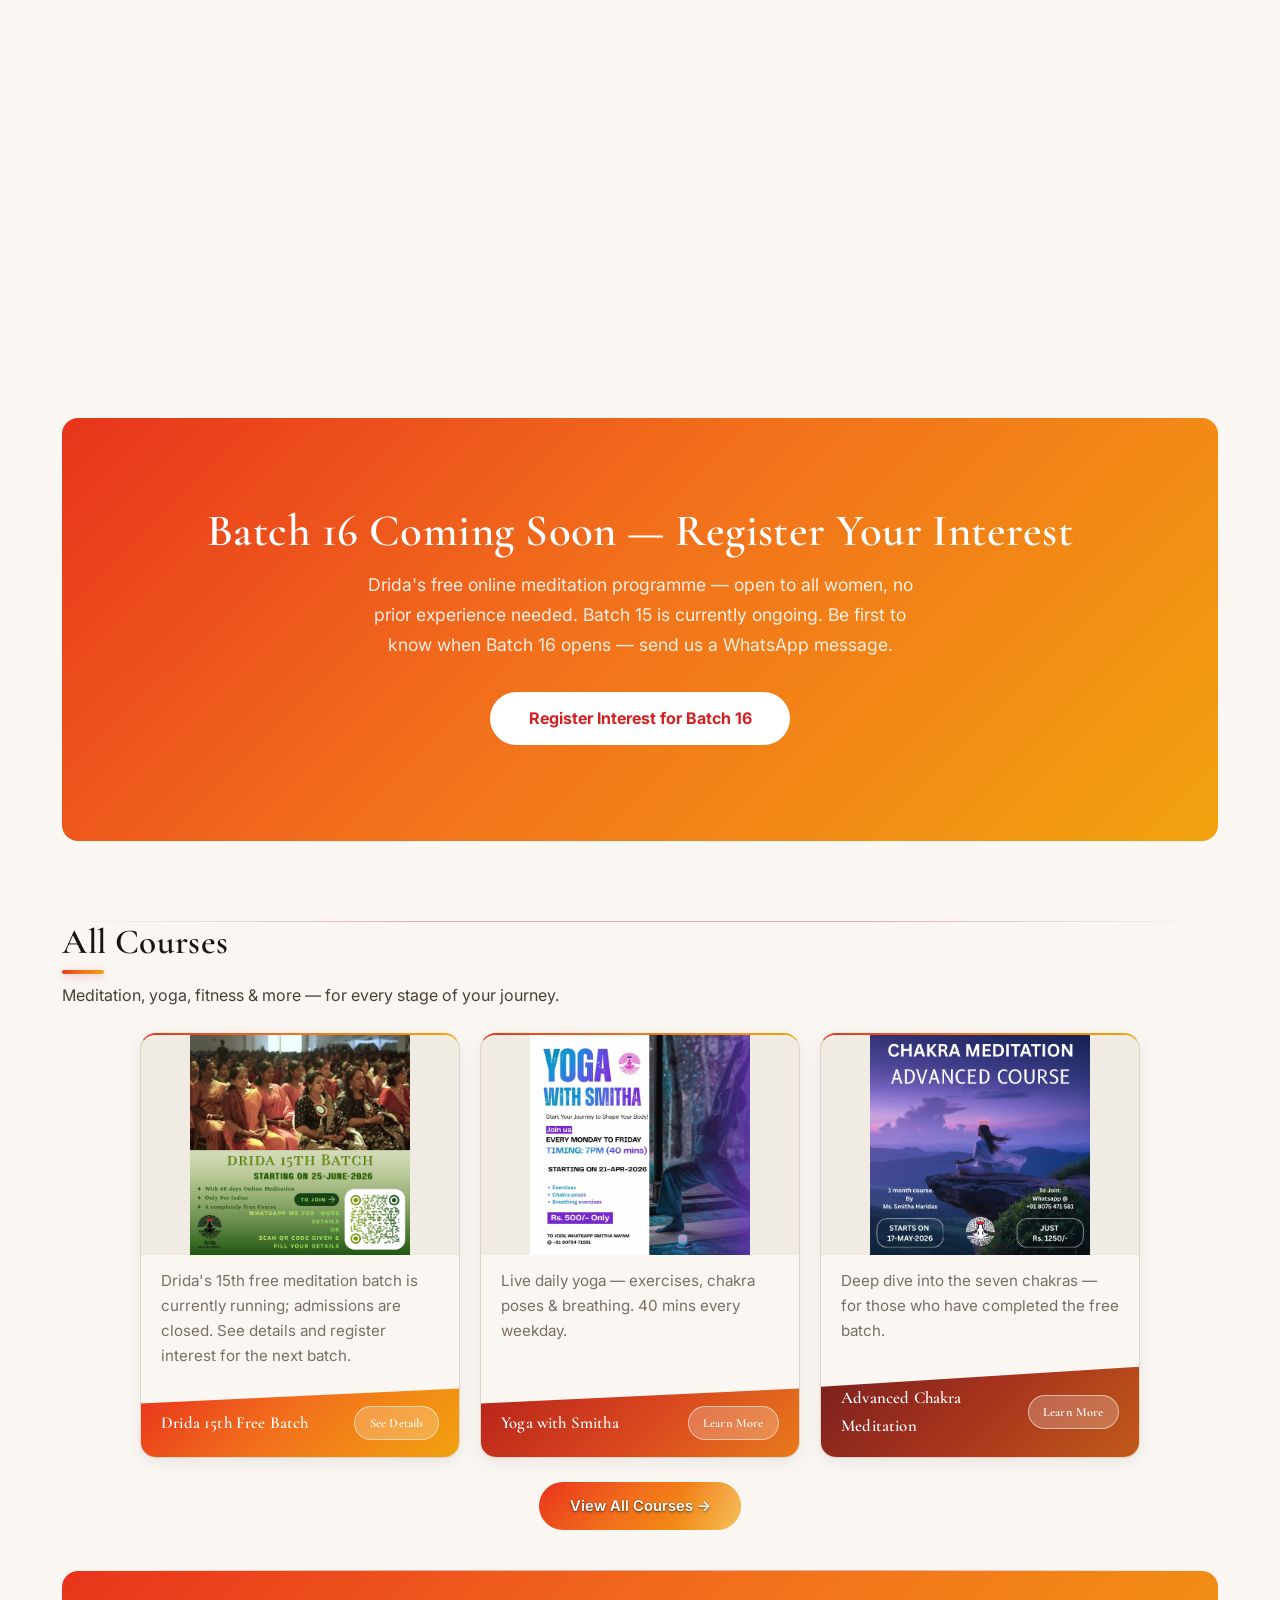
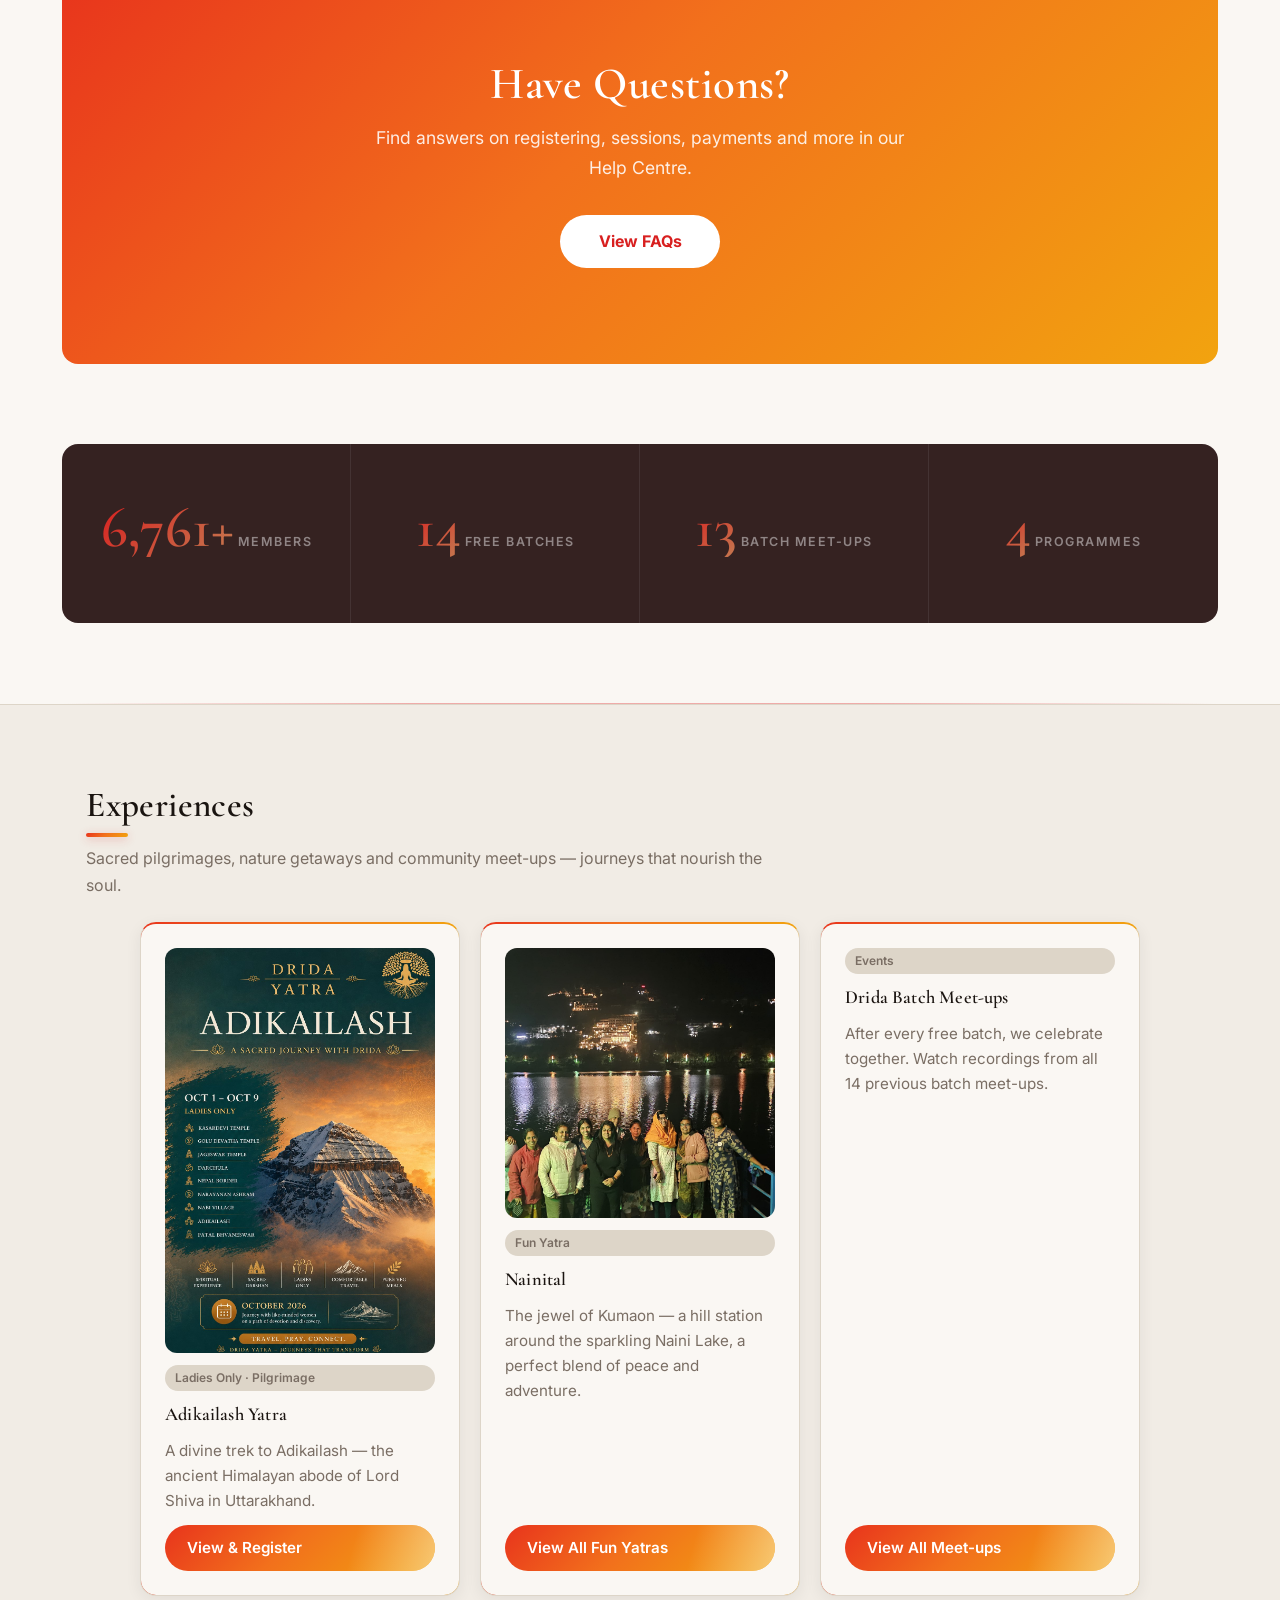
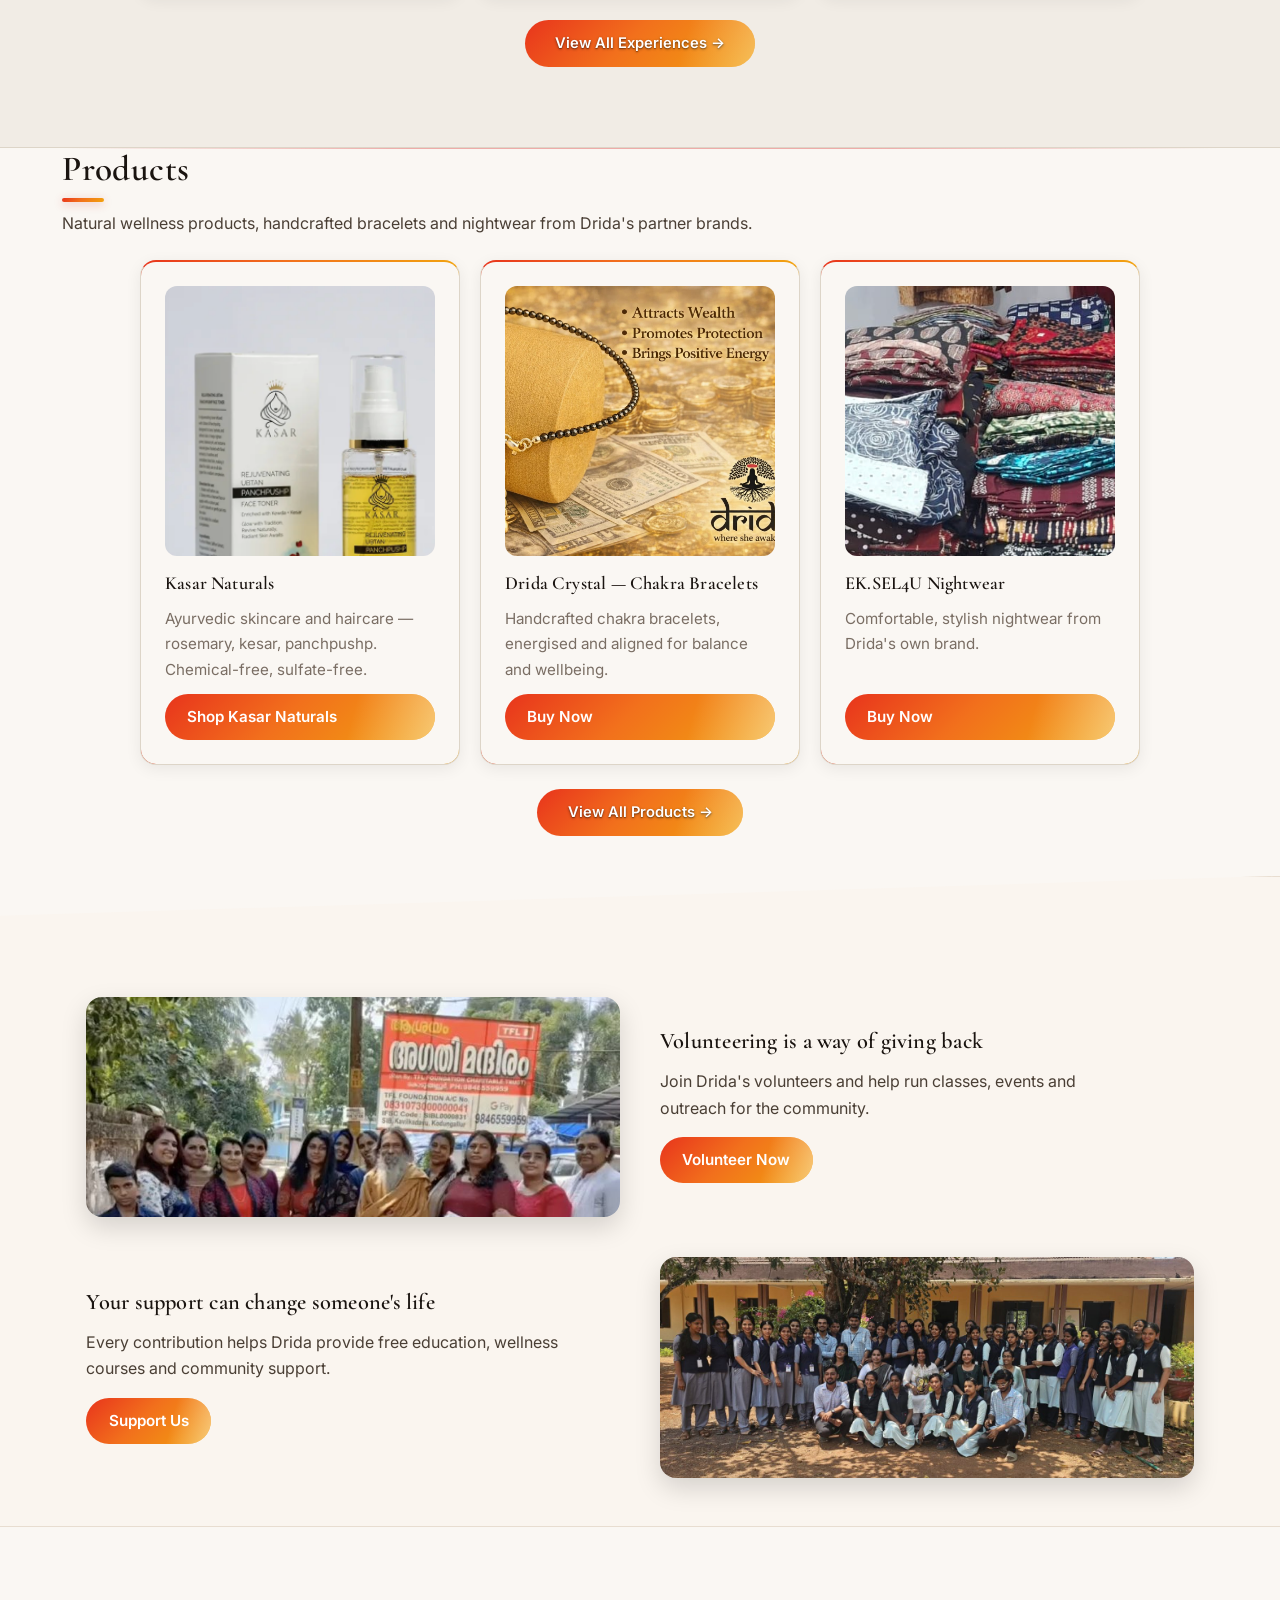
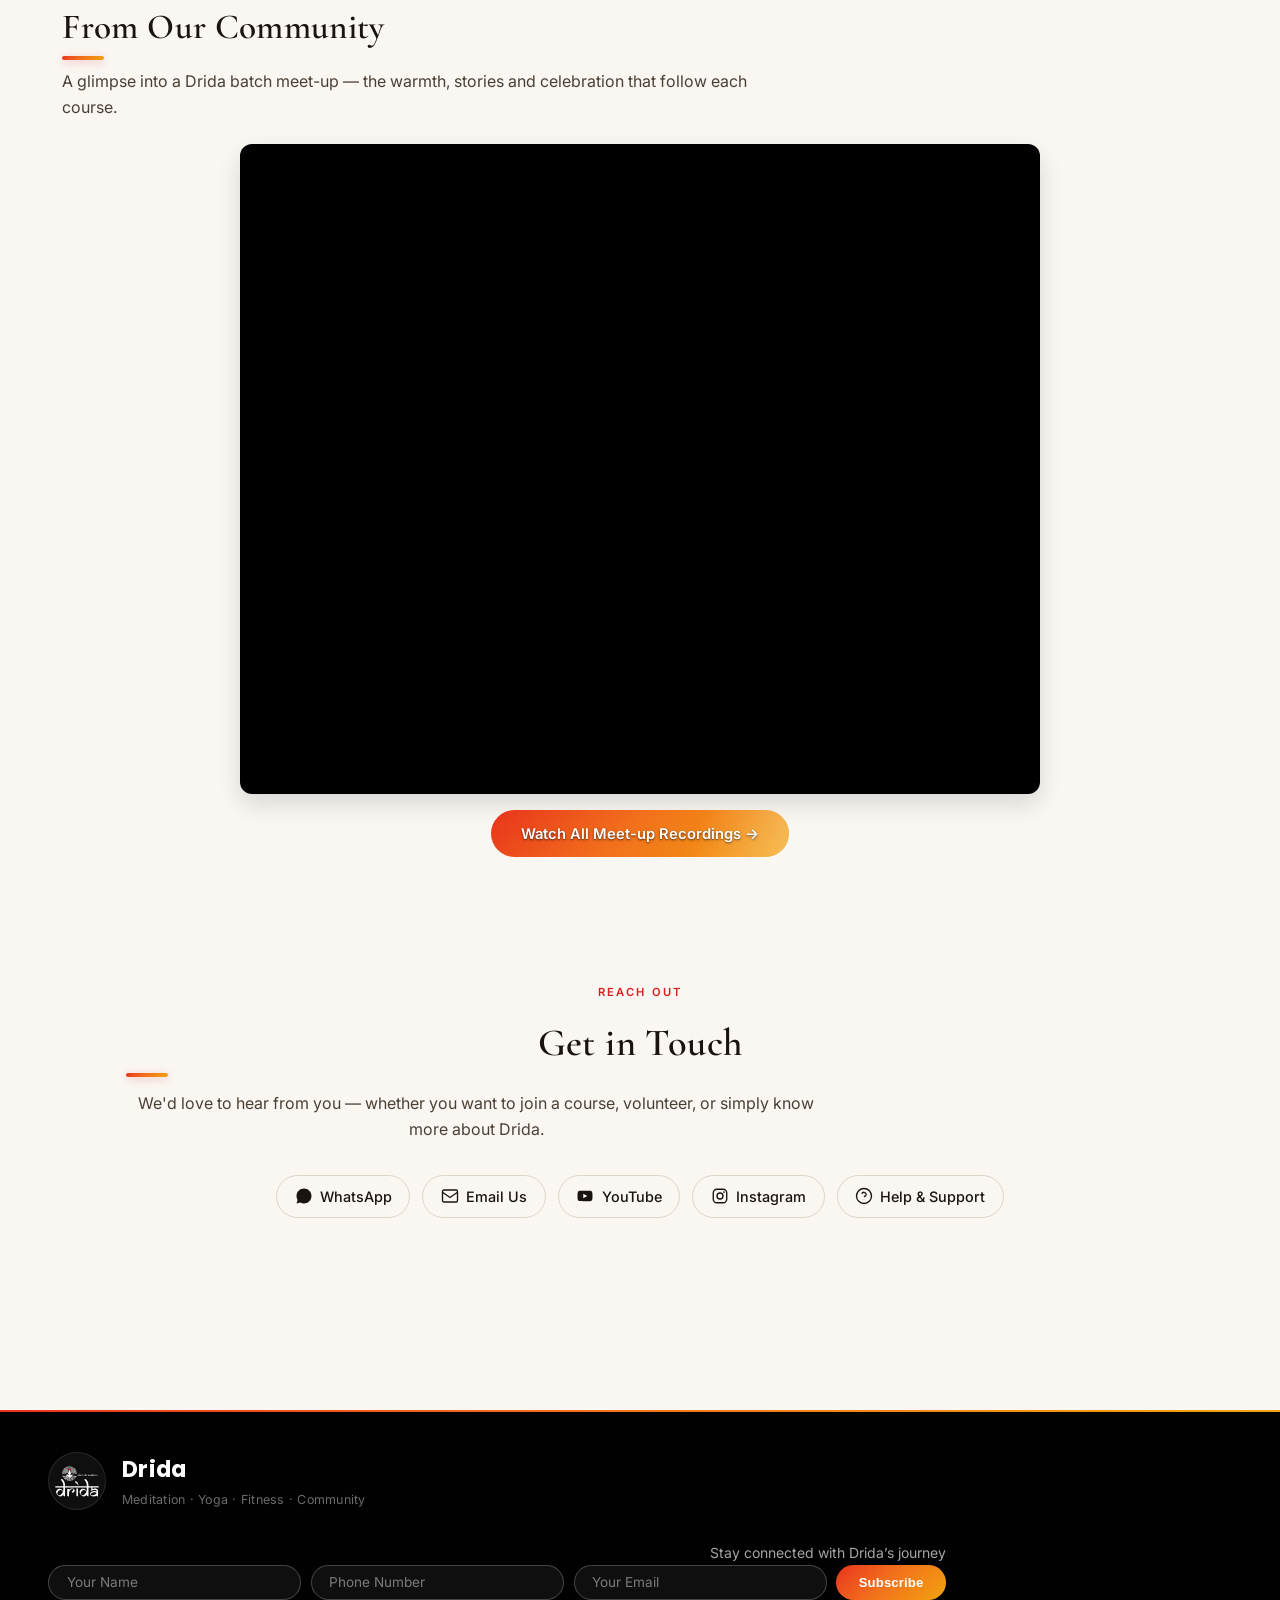
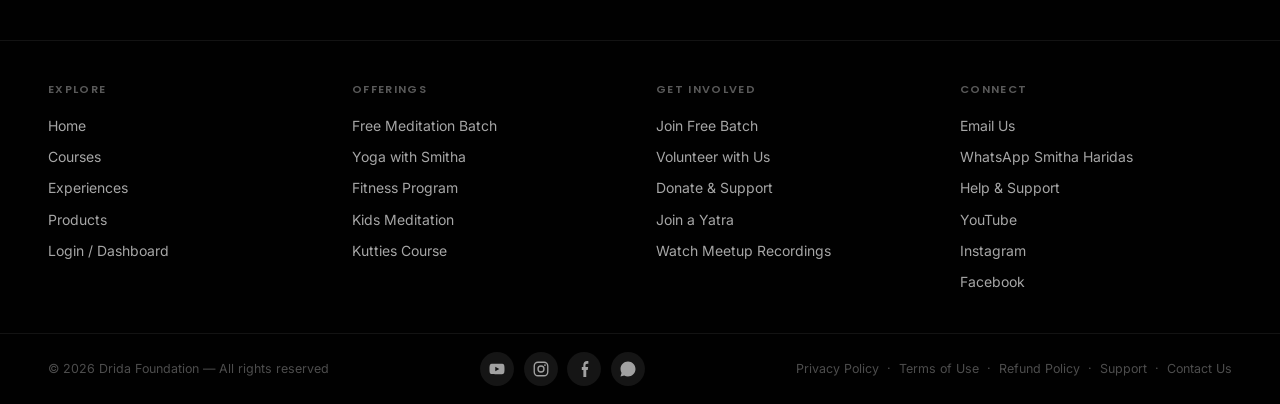
==== commit 01484990: "Add pose photos, fix pillar images, UPI payment updates" ====
--- a/index.html
+++ b/index.html
@@ -413,21 +413,18 @@
       <div class="card-grid">
         <div class="card">
           <img src="images/course-new-drida-batch.png" alt="Drida 15th Free Batch" onerror="this.style.display='none'">
-          <h3>Drida 15th Free Batch</h3>
           <p>Drida's 15th free meditation batch is currently running; admissions are closed. See details and register interest for the next batch.</p>
-          <a class="btn" href="courses.html#course-batch16">See Details</a>
+          <h3>Drida 15th Free Batch <a class="band-more" href="courses.html#course-batch16">See Details</a></h3>
         </div>
         <div class="card">
           <img src="images/course-yoga-with-smitha.jpeg" alt="Yoga with Smitha" style="object-position:top;" onerror="this.style.display='none'">
-          <h3>Yoga with Smitha</h3>
           <p>Live daily yoga — exercises, chakra poses &amp; breathing. 40 mins every weekday.</p>
-          <a class="btn" href="courses.html#course-yoga-with-smitha">Learn More</a>
+          <h3>Yoga with Smitha <a class="band-more" href="courses.html#course-yoga-with-smitha">Learn More</a></h3>
         </div>
         <div class="card">
           <img src="images/course-advanced-chakra.png" alt="Chakra Meditation Advanced" onerror="this.style.display='none'">
-          <h3>Advanced Chakra Meditation</h3>
           <p>Deep dive into the seven chakras — for those who have completed the free batch.</p>
-          <a class="btn" href="courses.html#course-advanced-chakra-meditation">Learn More</a>
+          <h3>Advanced Chakra Meditation <a class="band-more" href="courses.html#course-advanced-chakra-meditation">Learn More</a></h3>
         </div>
       </div>
       <div style="margin-top:1.5rem;display:flex;justify-content:center;">
@@ -544,8 +541,8 @@
         </div>
       </div>
       <div class="band-row reverse">
-        <div class="band-photo" style="height:auto;aspect-ratio:16/9;">
-          <img src="images/support-drida.jpg" alt="Support Drida's mission" onerror="tryAltExt(this)" style="object-fit:contain;background:var(--paper-alt);">
+        <div class="band-photo" style="height:auto;">
+          <img src="images/support-drida.jpg" alt="Support Drida's mission" onerror="tryAltExt(this)" style="width:100%;height:auto;display:block;object-fit:contain;background:var(--paper-alt);">
         </div>
         <div class="band-text">
           <h3>Your support can change someone's life</h3>
--- a/style.css
+++ b/style.css
@@ -1258,14 +1258,26 @@
    out of main's 960px max-width and span the full viewport.      */
 
 .section-warm {
-  background: #f0ebe3;
+  /* Was a solid #f0ebe3 — with margin-top/bottom pinned to 0 these blocks
+     sit flush against neighbouring sections, so the fixed watermark logo
+     never got a gap to show through. Dropped to ~93%, same treatment
+     already used on .impact-stats, so a hint of it bleeds through instead
+     of the section reading as a dead, overlaid slab. */
+  background: rgba(240, 235, 227, 0.93);
   border-top: 1px solid #ddd5c8;
   border-bottom: 1px solid #ddd5c8;
   width: 100vw;
   margin-left: calc(50% - 50vw);
   margin-right: calc(50% - 50vw);
-  margin-top: 0 !important;
-  margin-bottom: 0 !important;
+  /* No !important here (there used to be one on both these properties).
+     It was silently overriding the deliberate margin-bottom that
+     offerings.html sets inline on its "Practice With Smitha" showcase
+     blocks to create breathing room — !important always wins over an
+     inline style, so that gap never actually rendered. Pages that don't
+     set their own margin still get 0 by default from this rule; pages
+     that do (like offerings.html) now actually get it. */
+  margin-top: 0;
+  margin-bottom: 0;
   padding: 5rem calc(50vw - 50% + 1.5rem);
 }
 
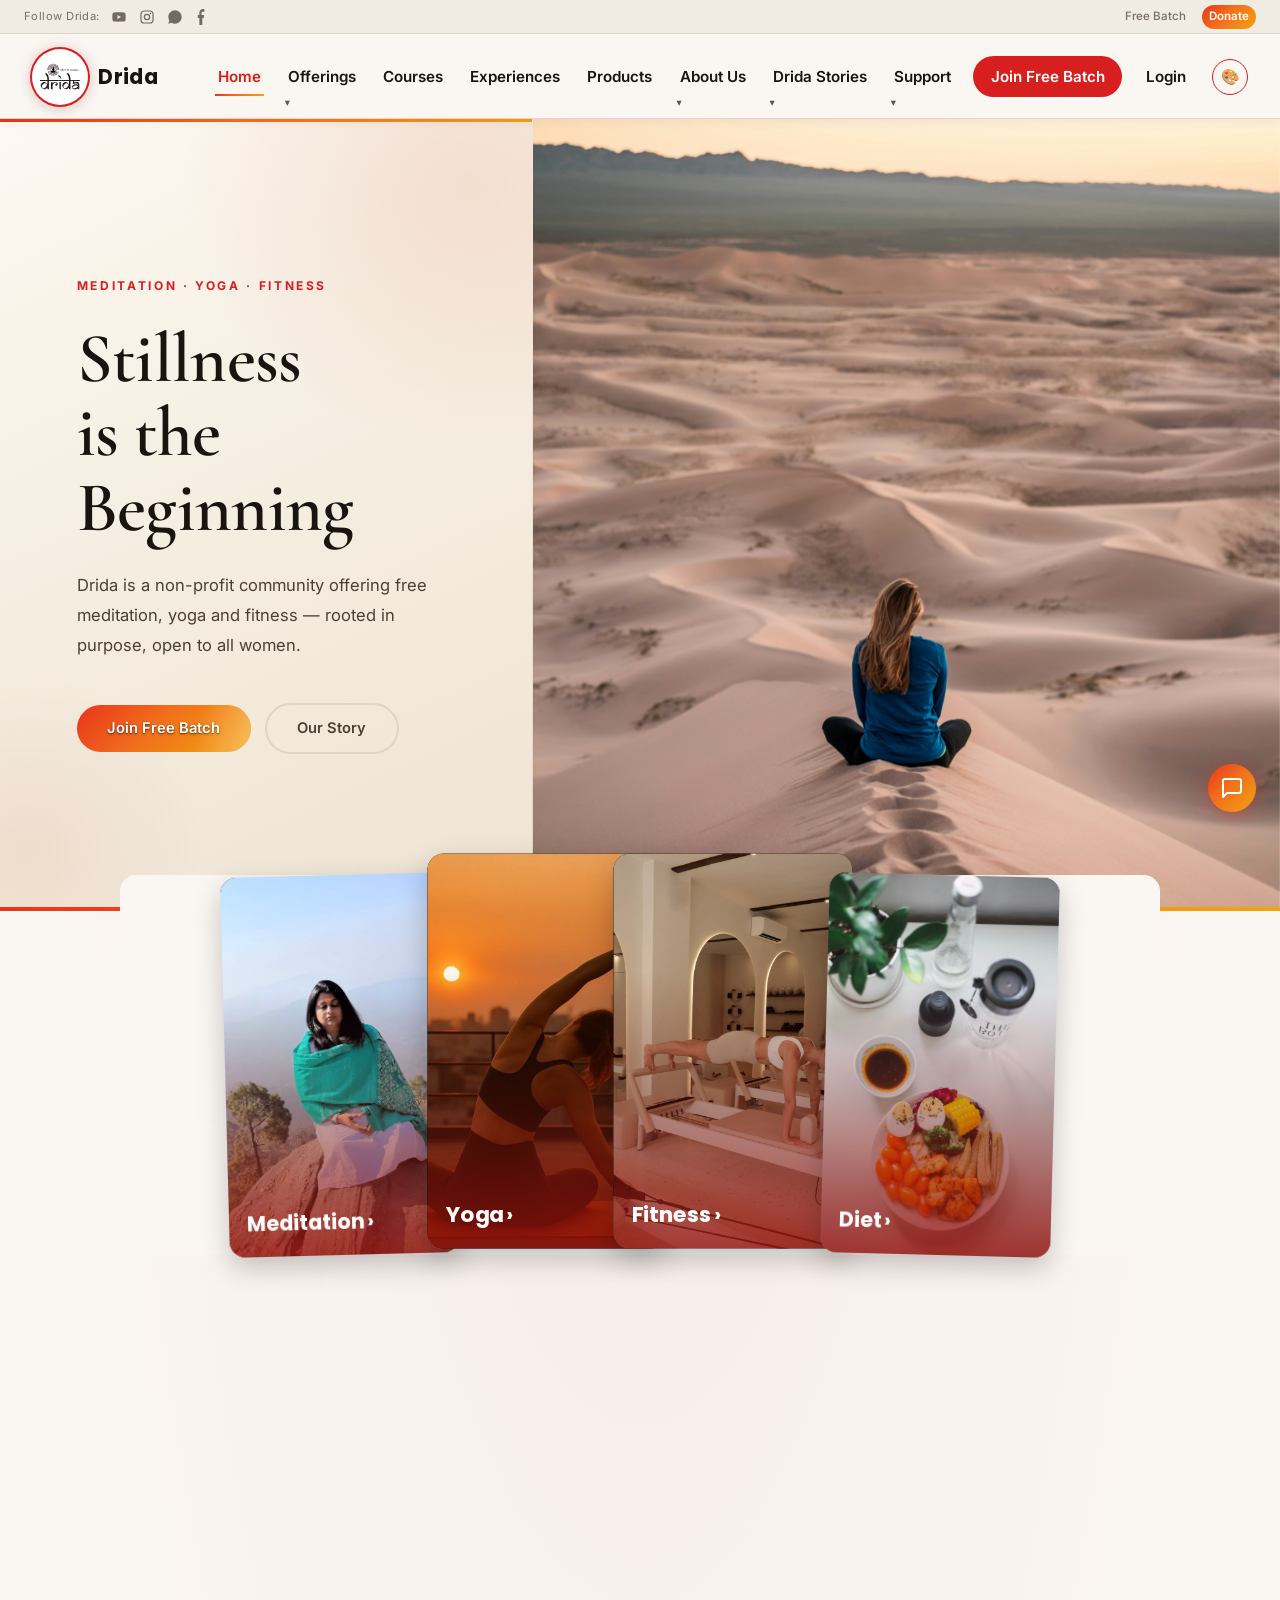
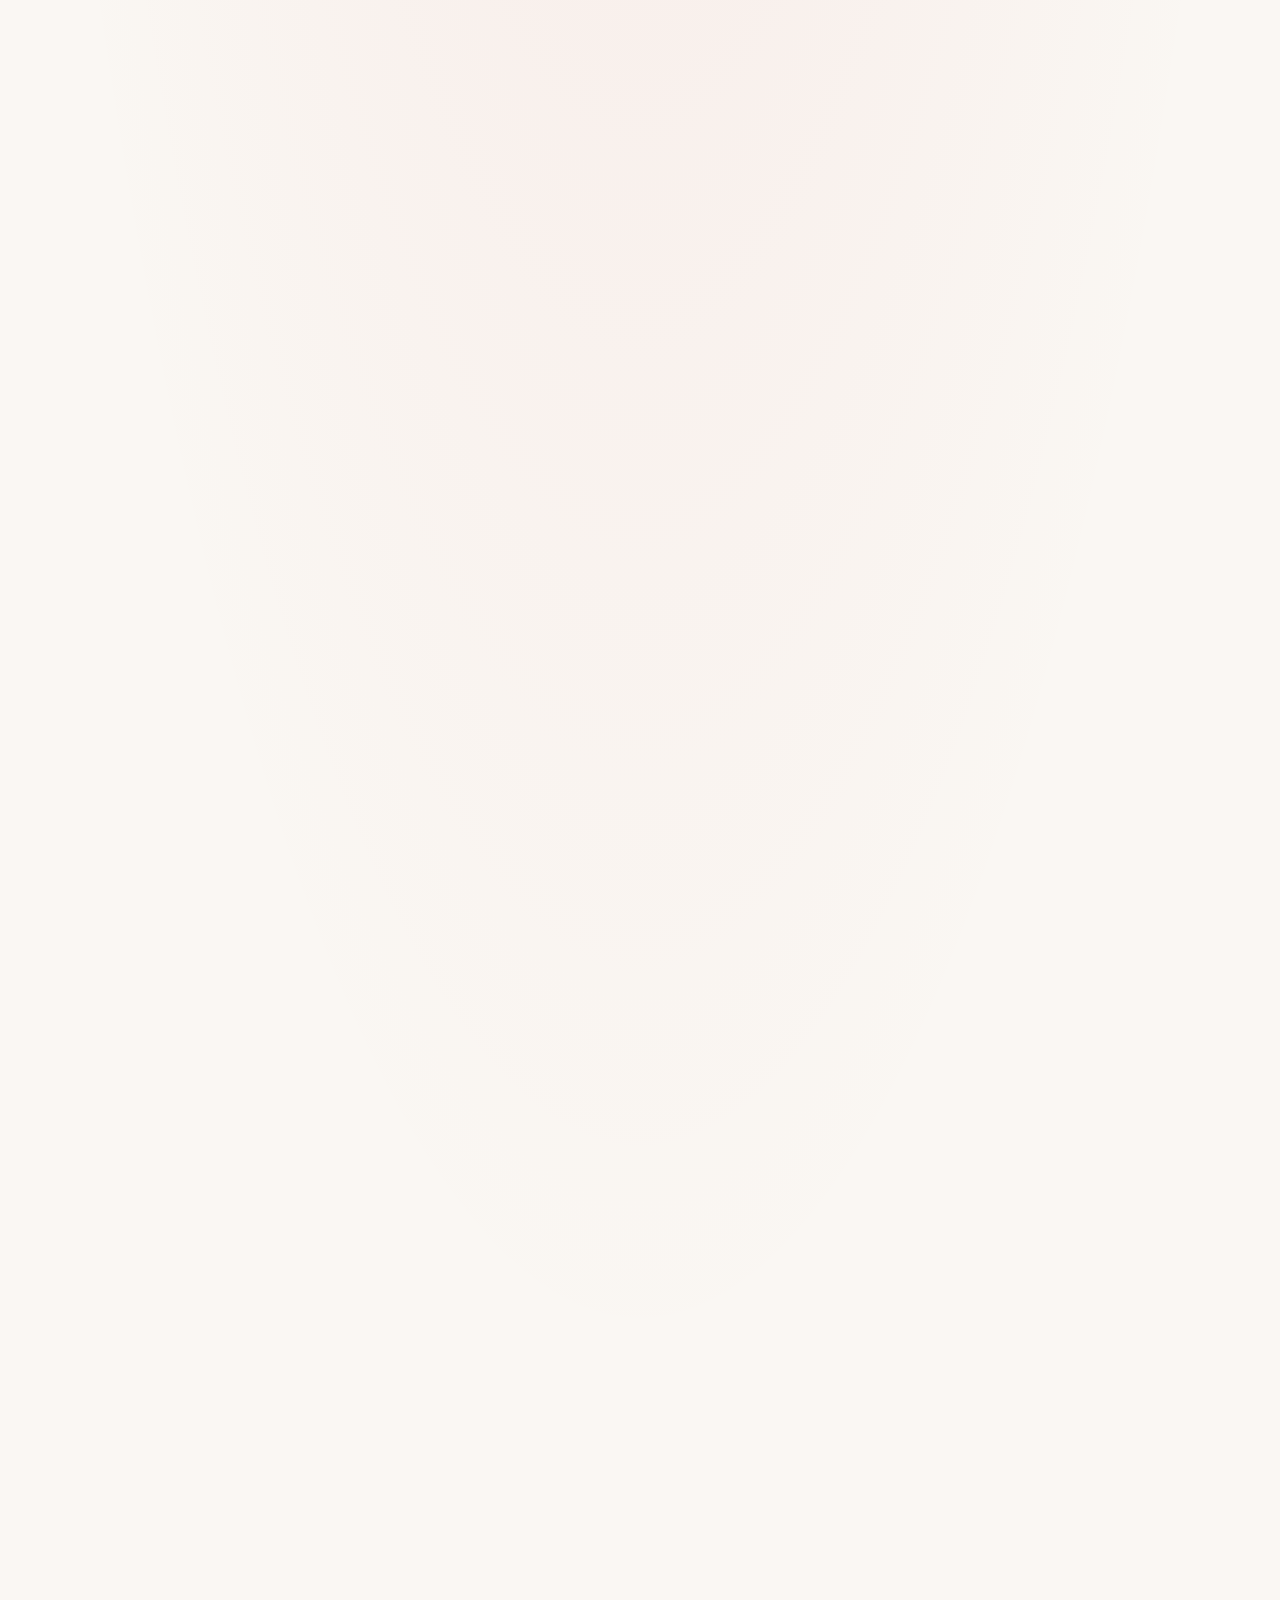
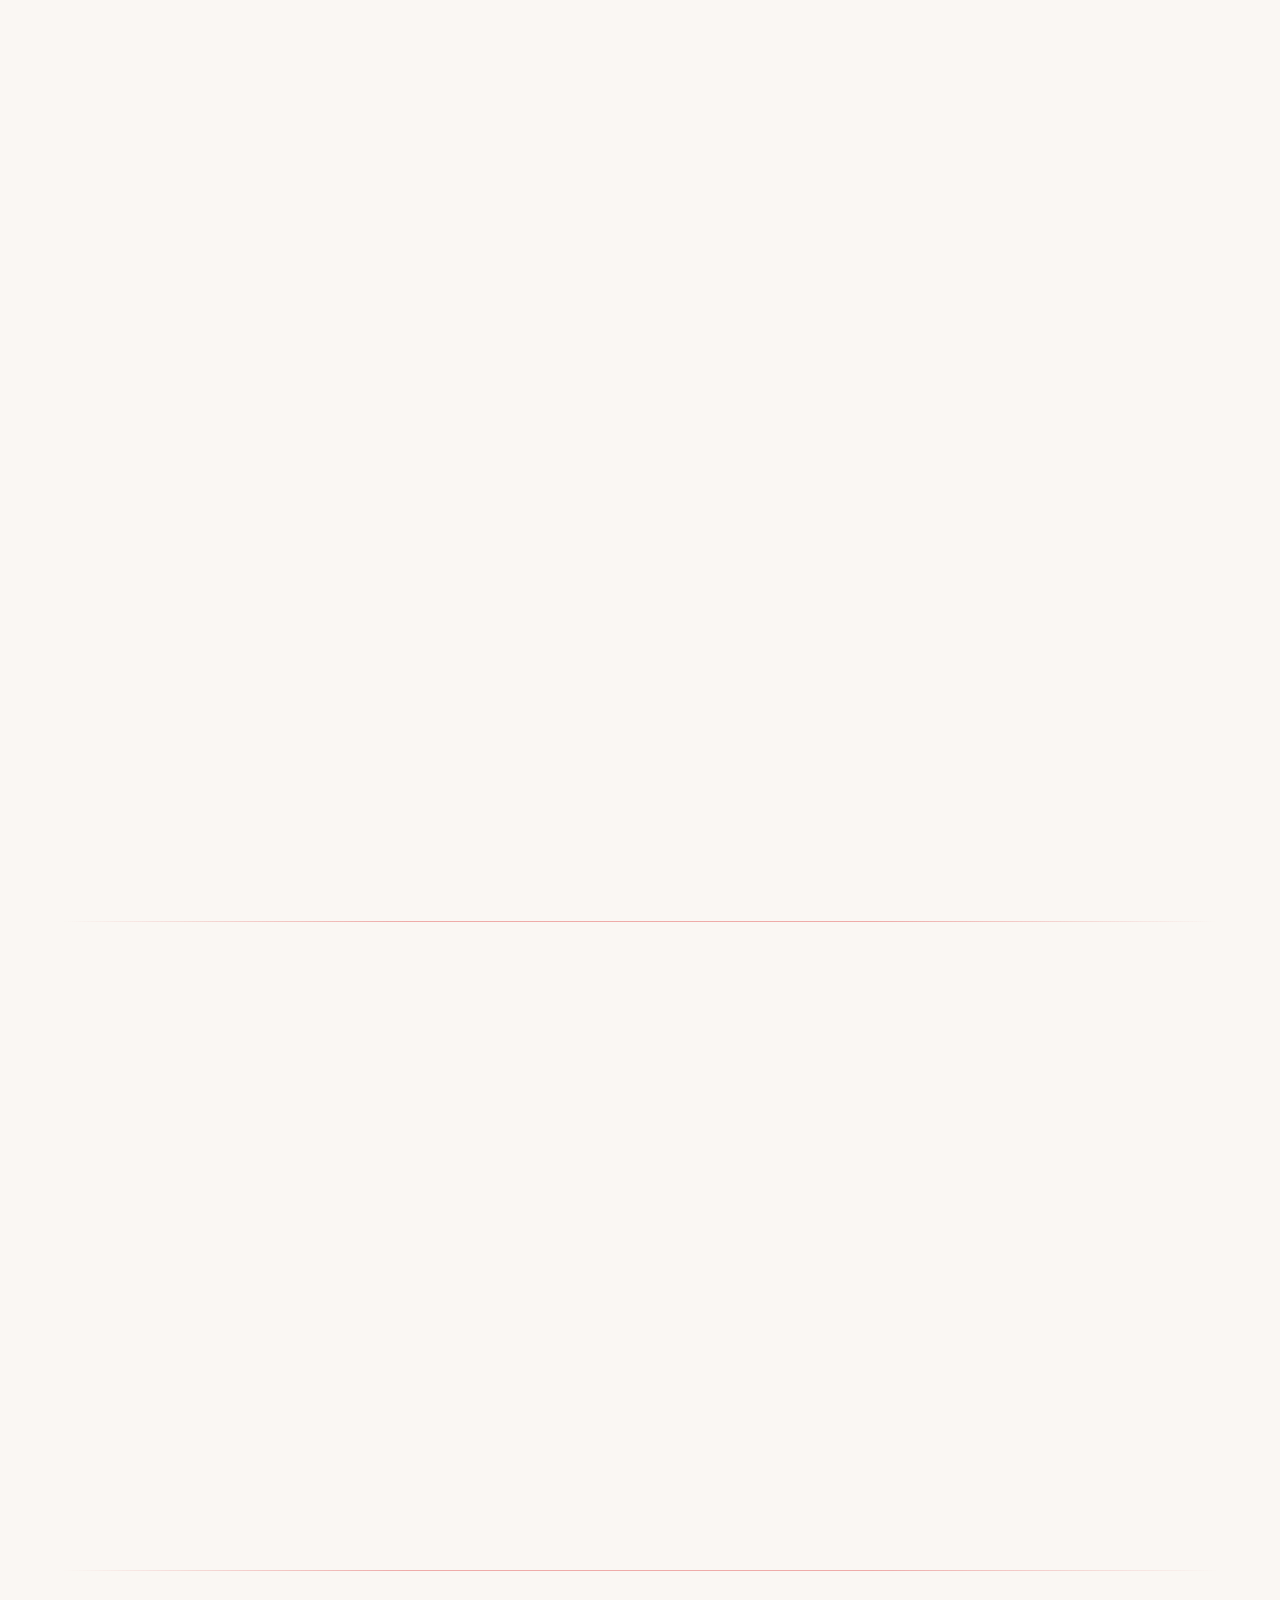
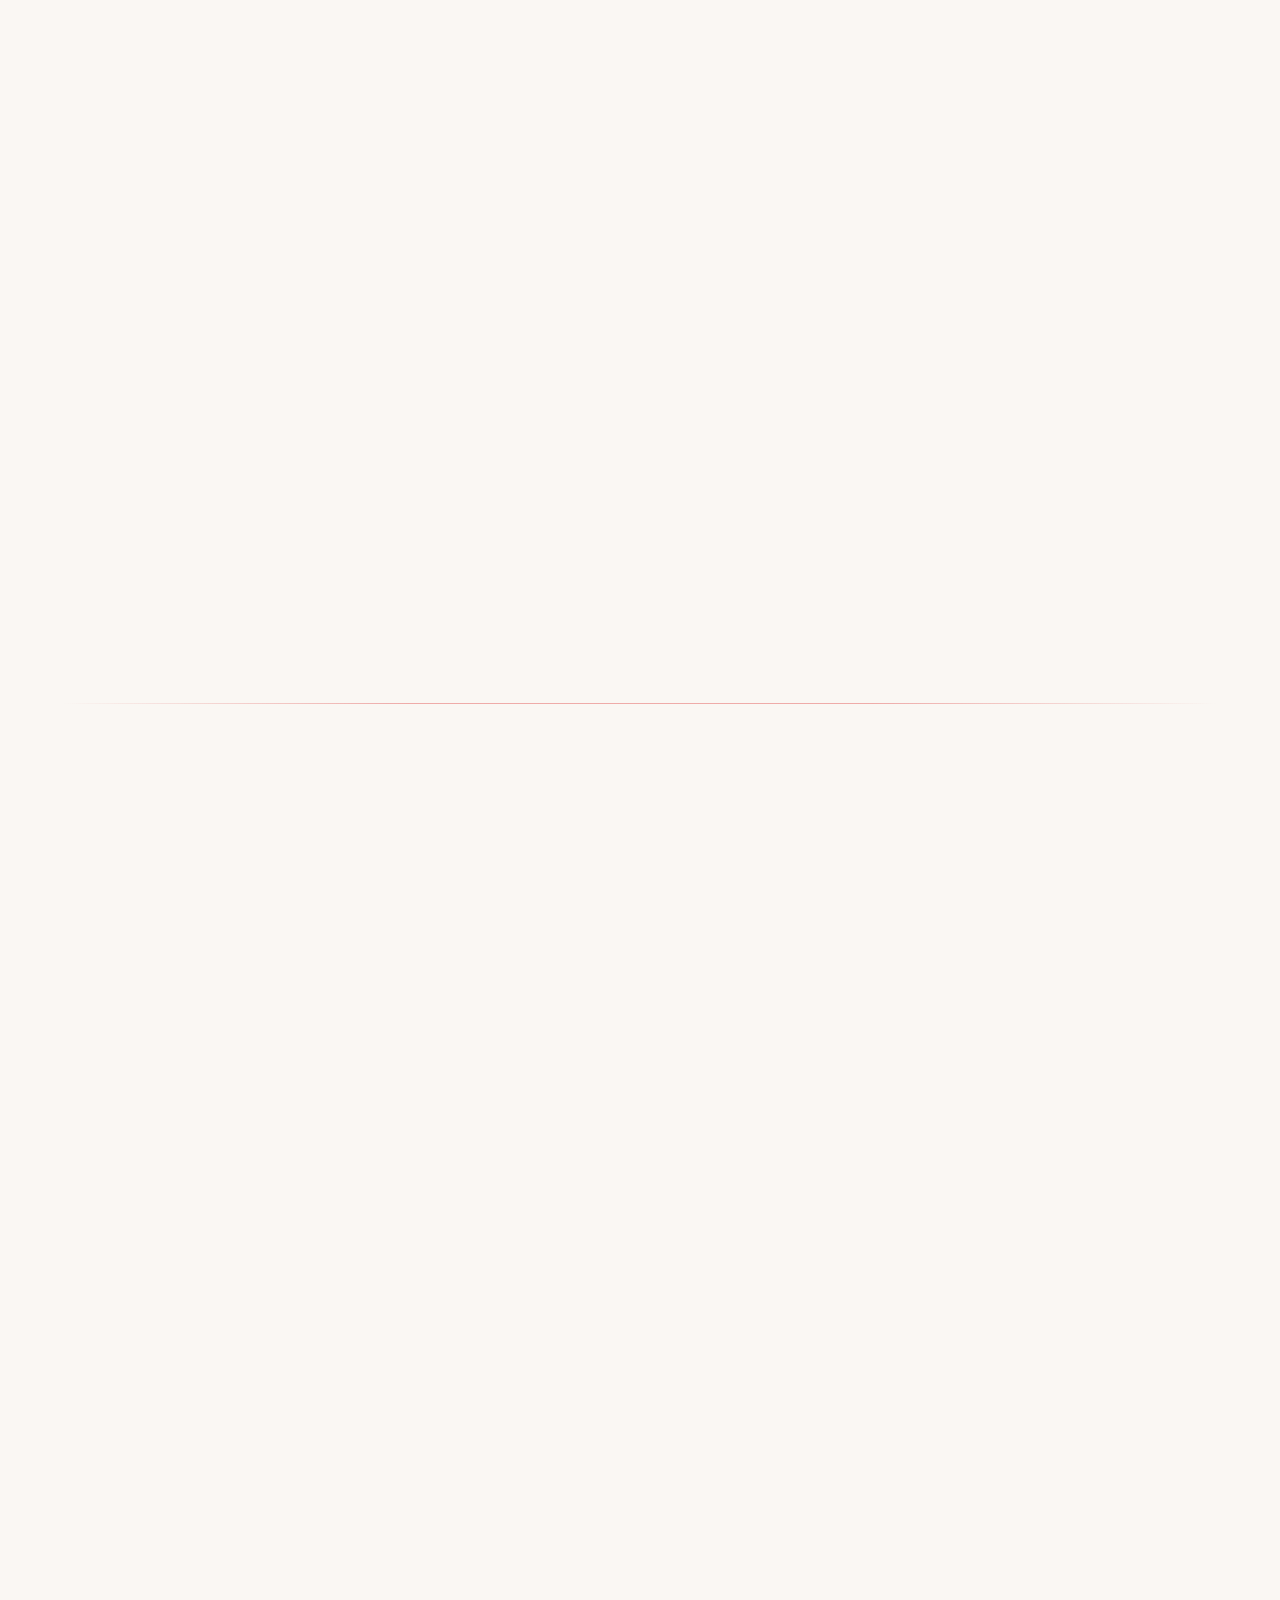
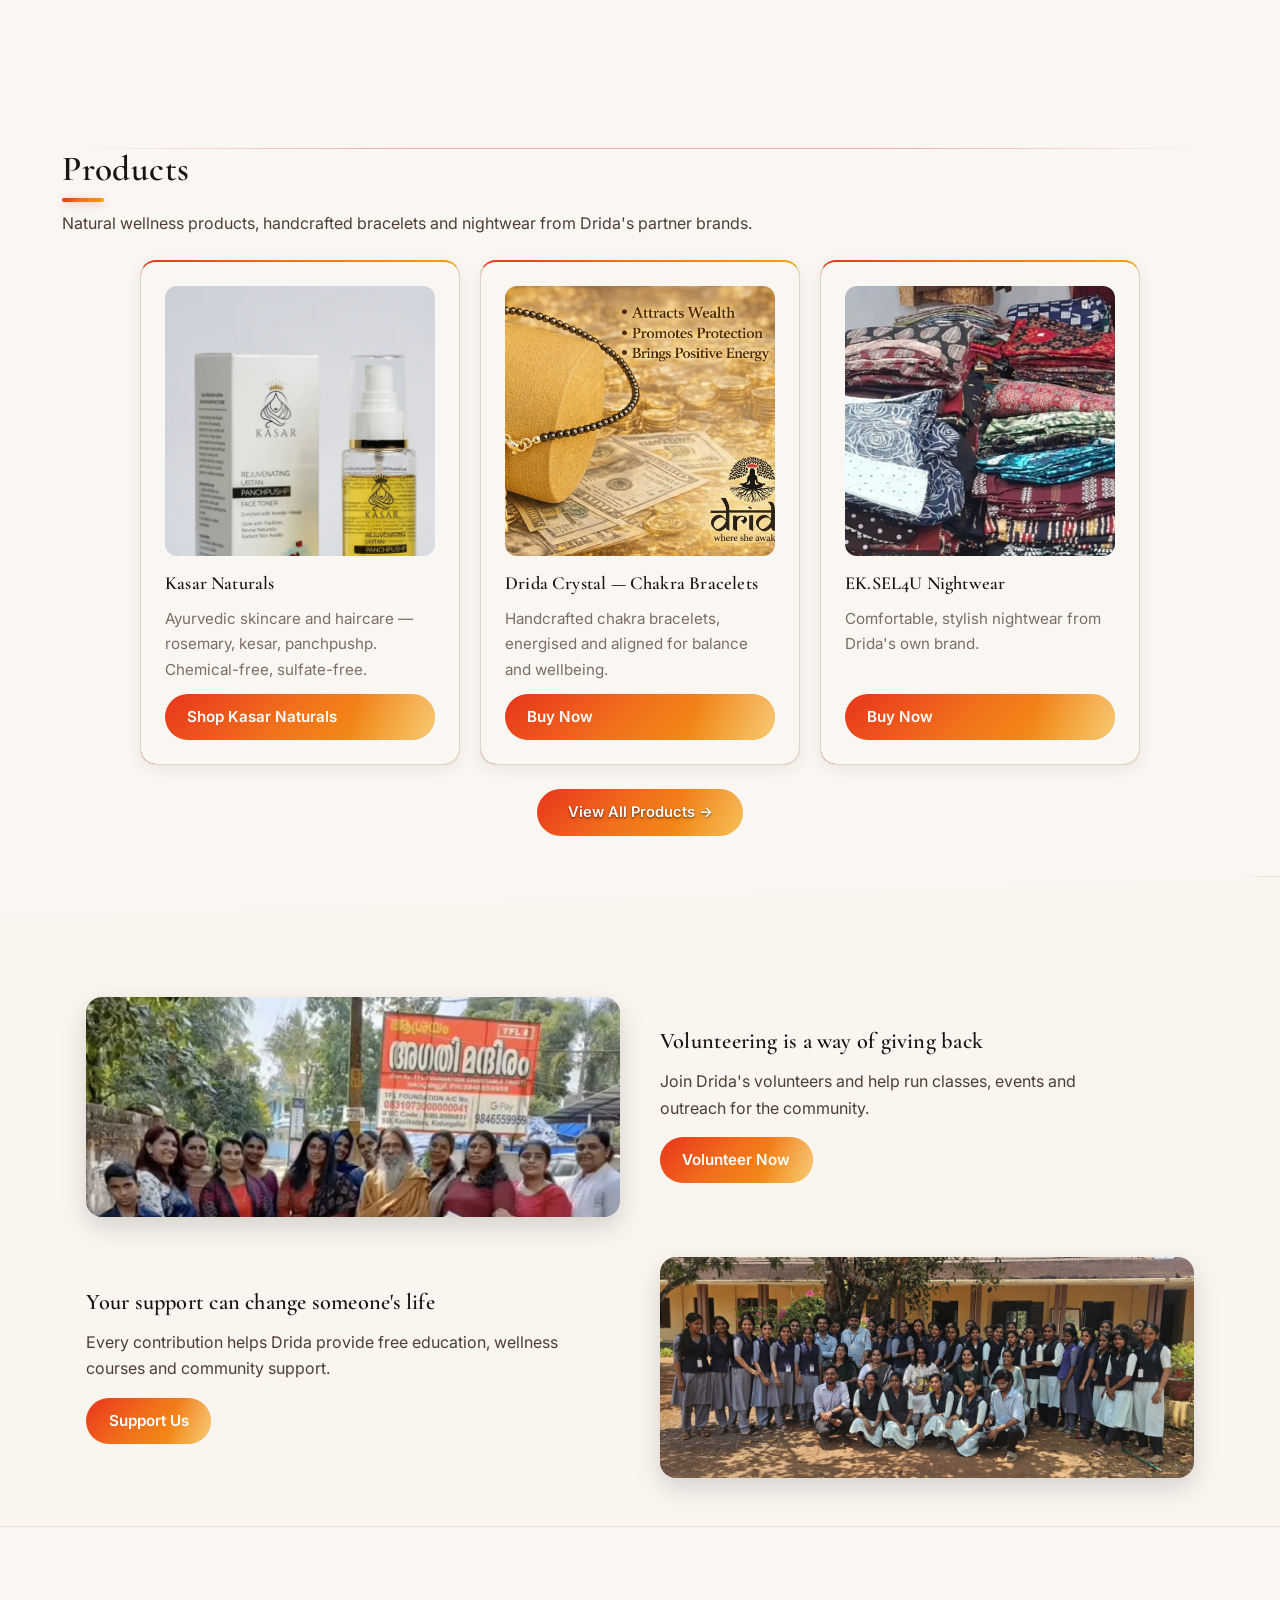
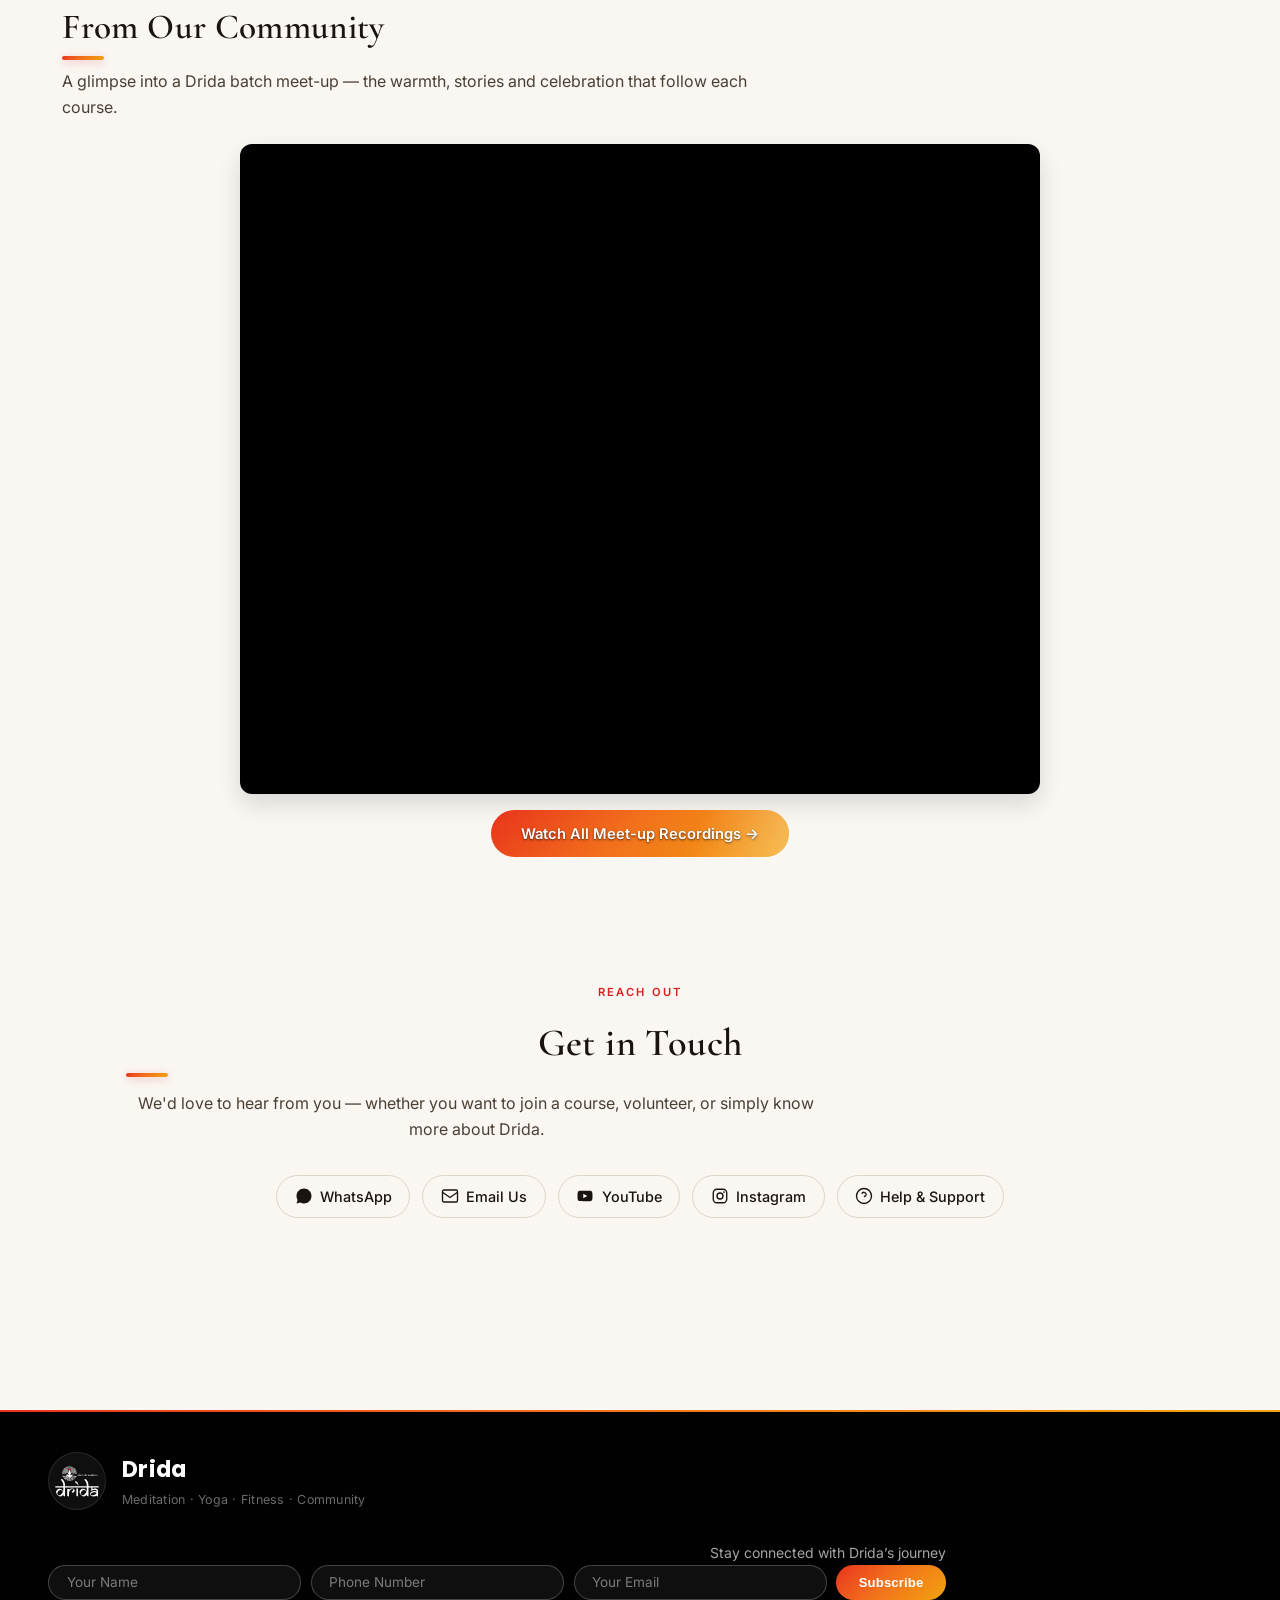
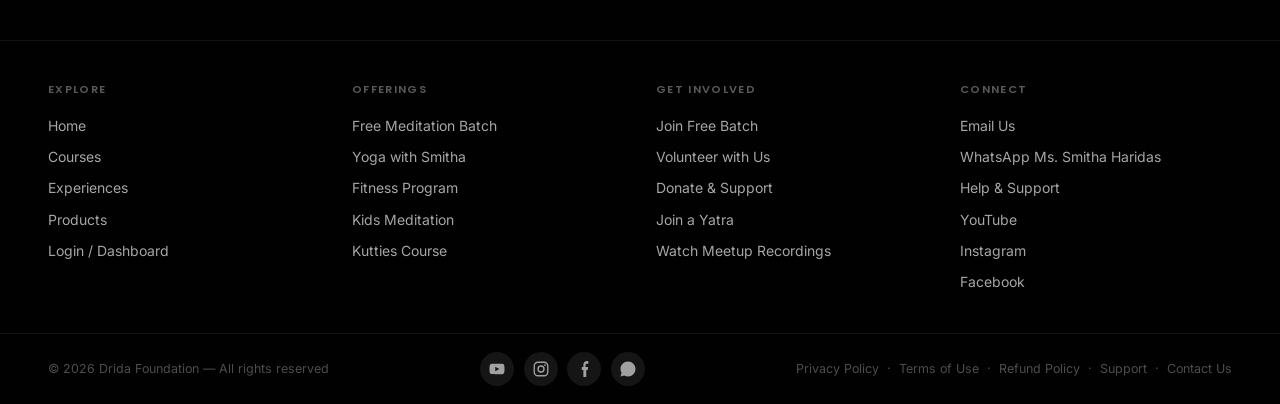
==== commit 847b2832: "Remove pose photos, fix pillar images, UPI payment updates" ====
--- a/index.html
+++ b/index.html
@@ -661,7 +661,7 @@
         <h4>Connect</h4>
         <ul>
           <li><a href="mailto:drida4u@gmail.com">Email Us</a></li>
-          <li><a href="https://wa.me/918075471581" target="_blank" rel="noopener noreferrer">WhatsApp Smitha Haridas</a></li>
+          <li><a href="https://wa.me/918075471581" target="_blank" rel="noopener noreferrer">WhatsApp Ms. Smitha Haridas</a></li>
           <li><a href="support.html">Help &amp; Support</a></li>
           <li><a href="https://youtube.com/@drida_life" target="_blank" rel="noopener noreferrer">YouTube</a></li>
           <li><a href="https://www.instagram.com/d_r_i_d_a_/" target="_blank" rel="noopener noreferrer">Instagram</a></li>
--- a/style.css
+++ b/style.css
@@ -3611,7 +3611,7 @@
   margin-top: 1.75rem;
 }
 .course-card {
-  background: color-mix(in srgb, var(--paper-alt) 85%, transparent);
+  background: color-mix(in srgb, var(--paper-alt) 72%, transparent);
   border: 1px solid var(--line-soft);
   border-left: 4px solid color-mix(in srgb, var(--paper-alt) 35%, var(--accent) 65%);
   border-radius: 16px;
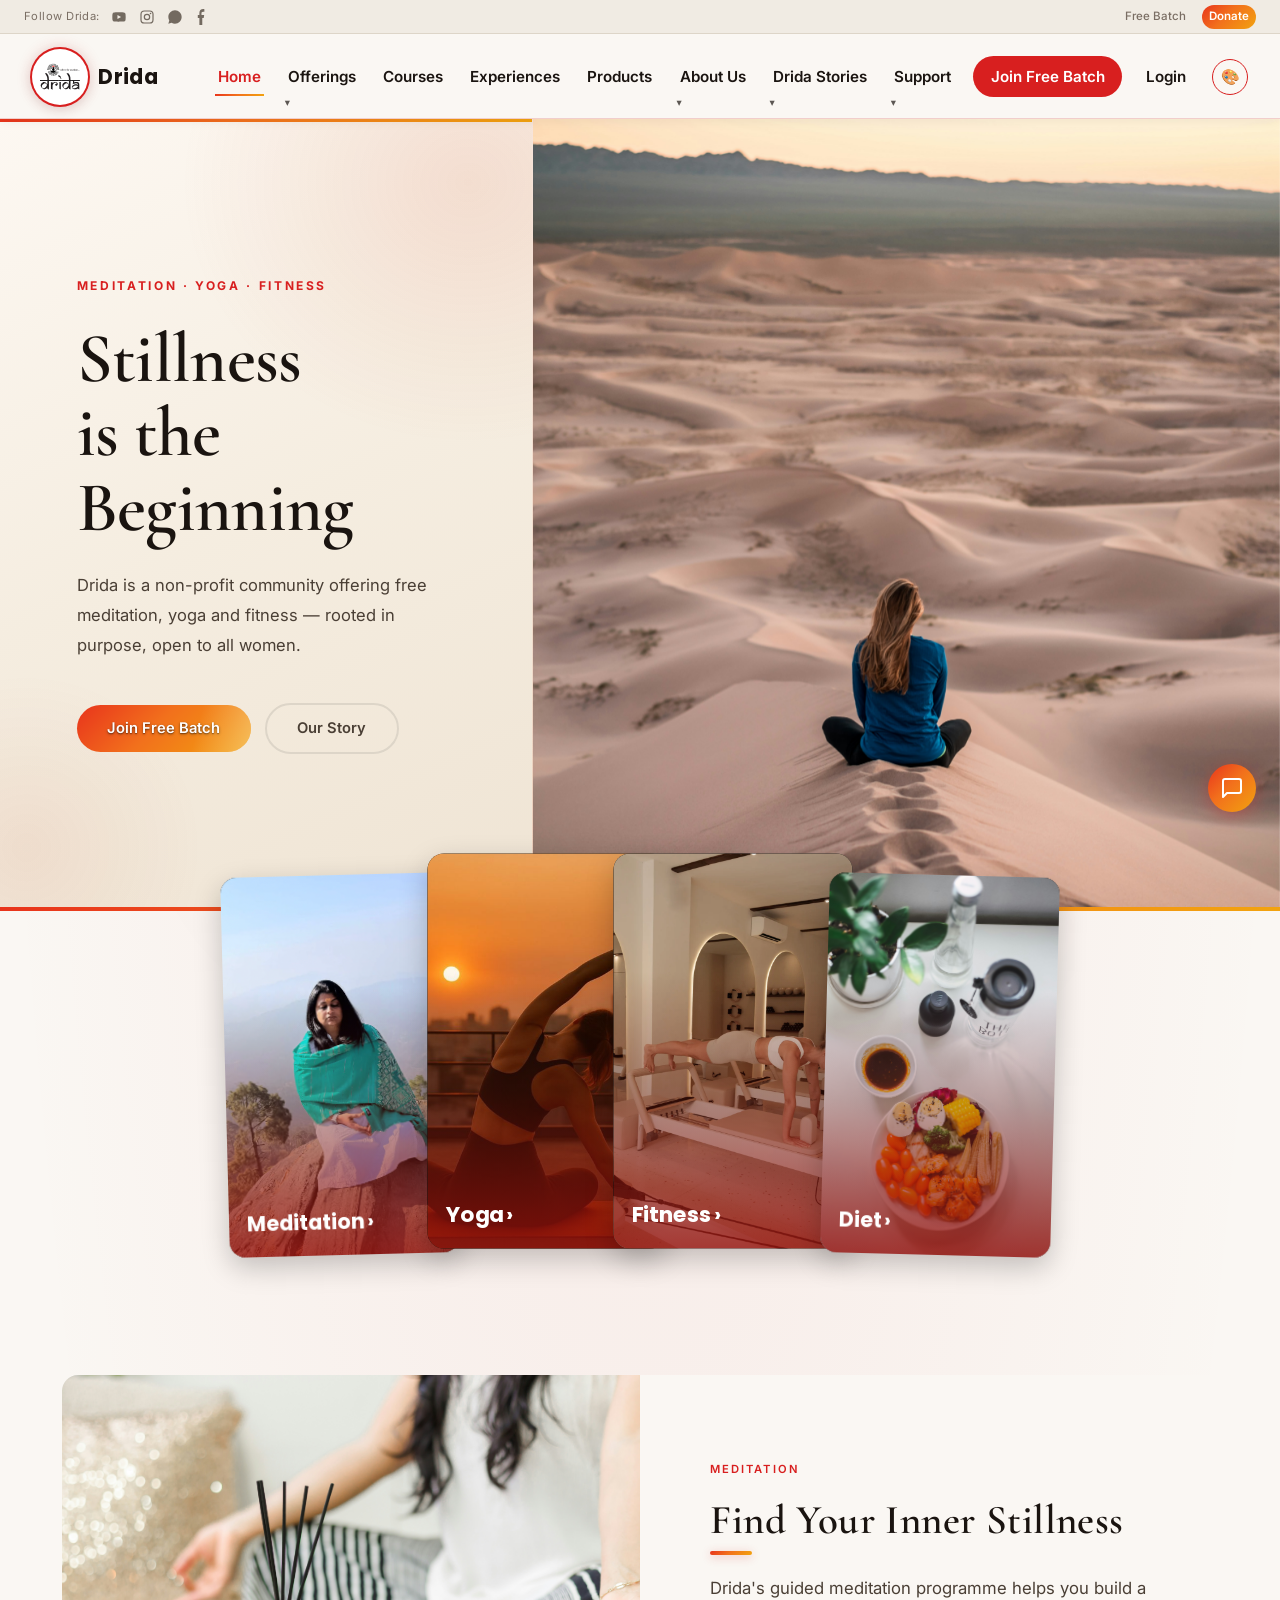
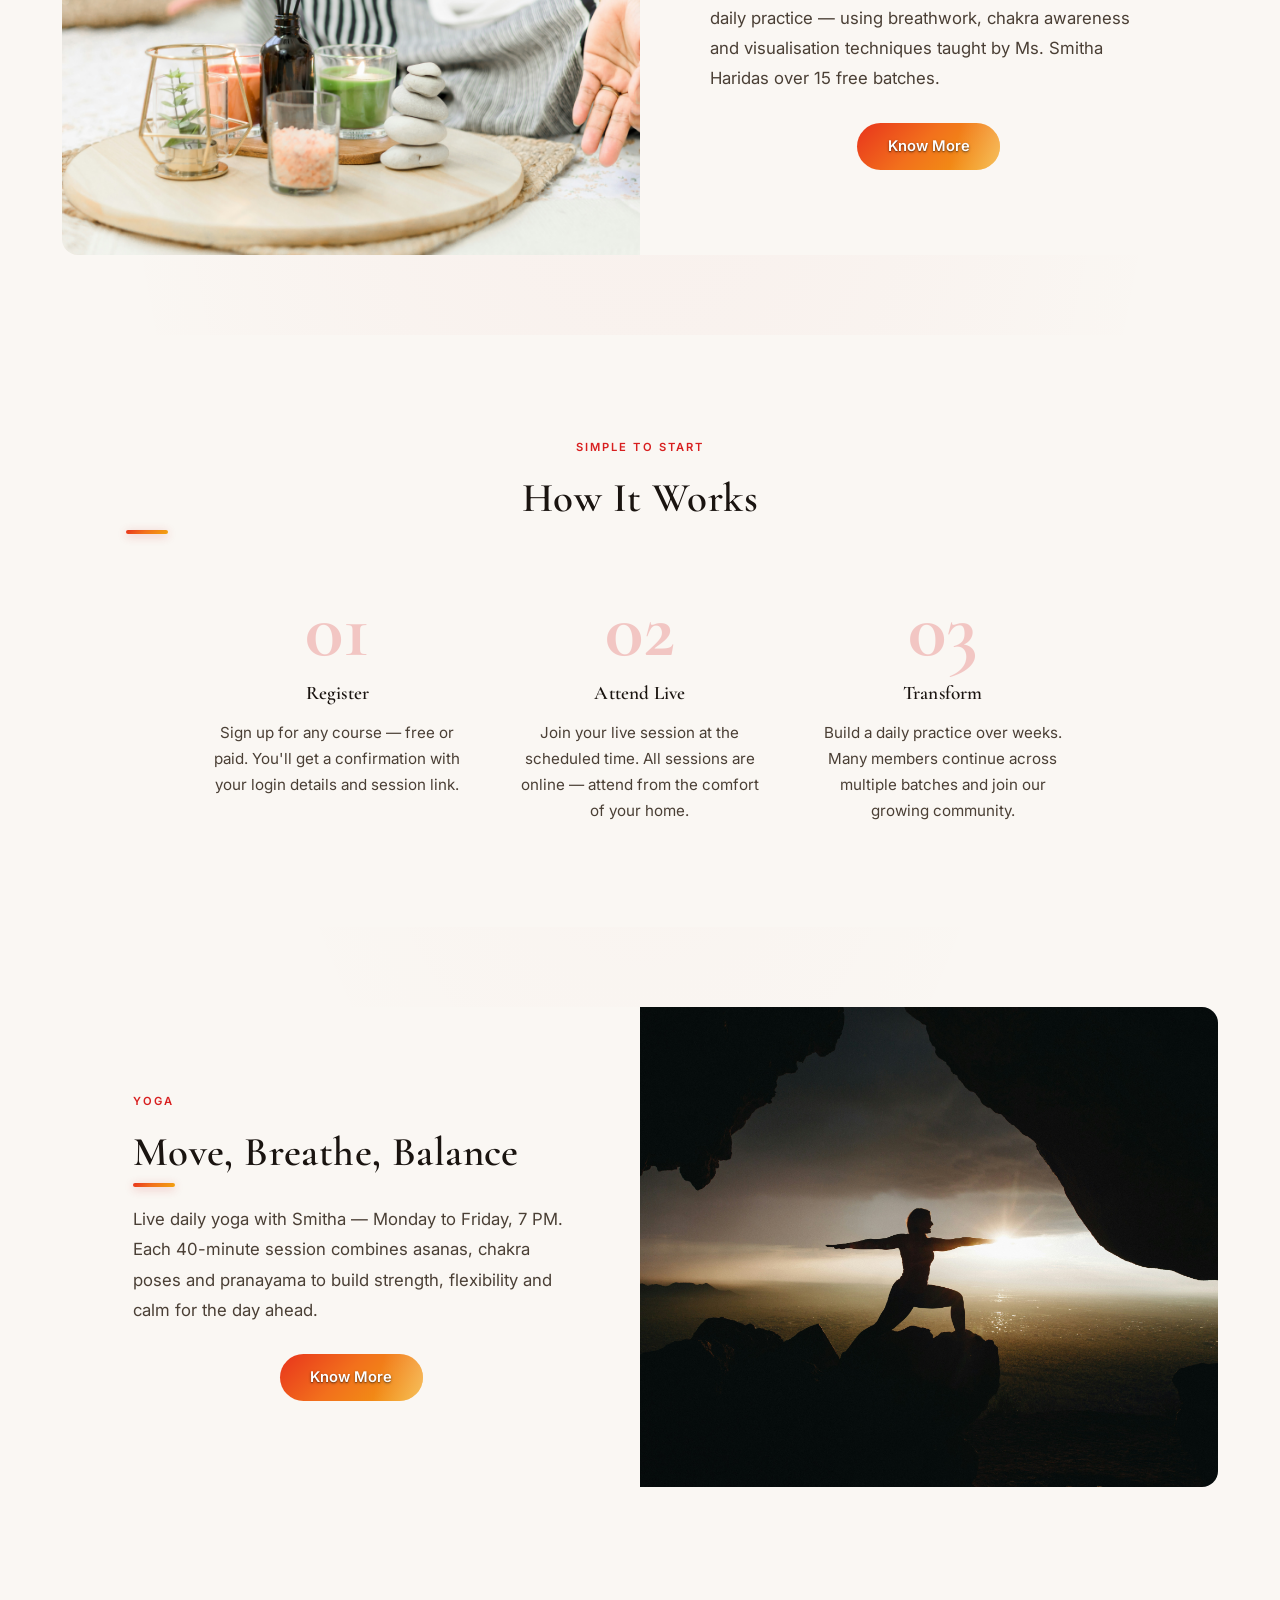
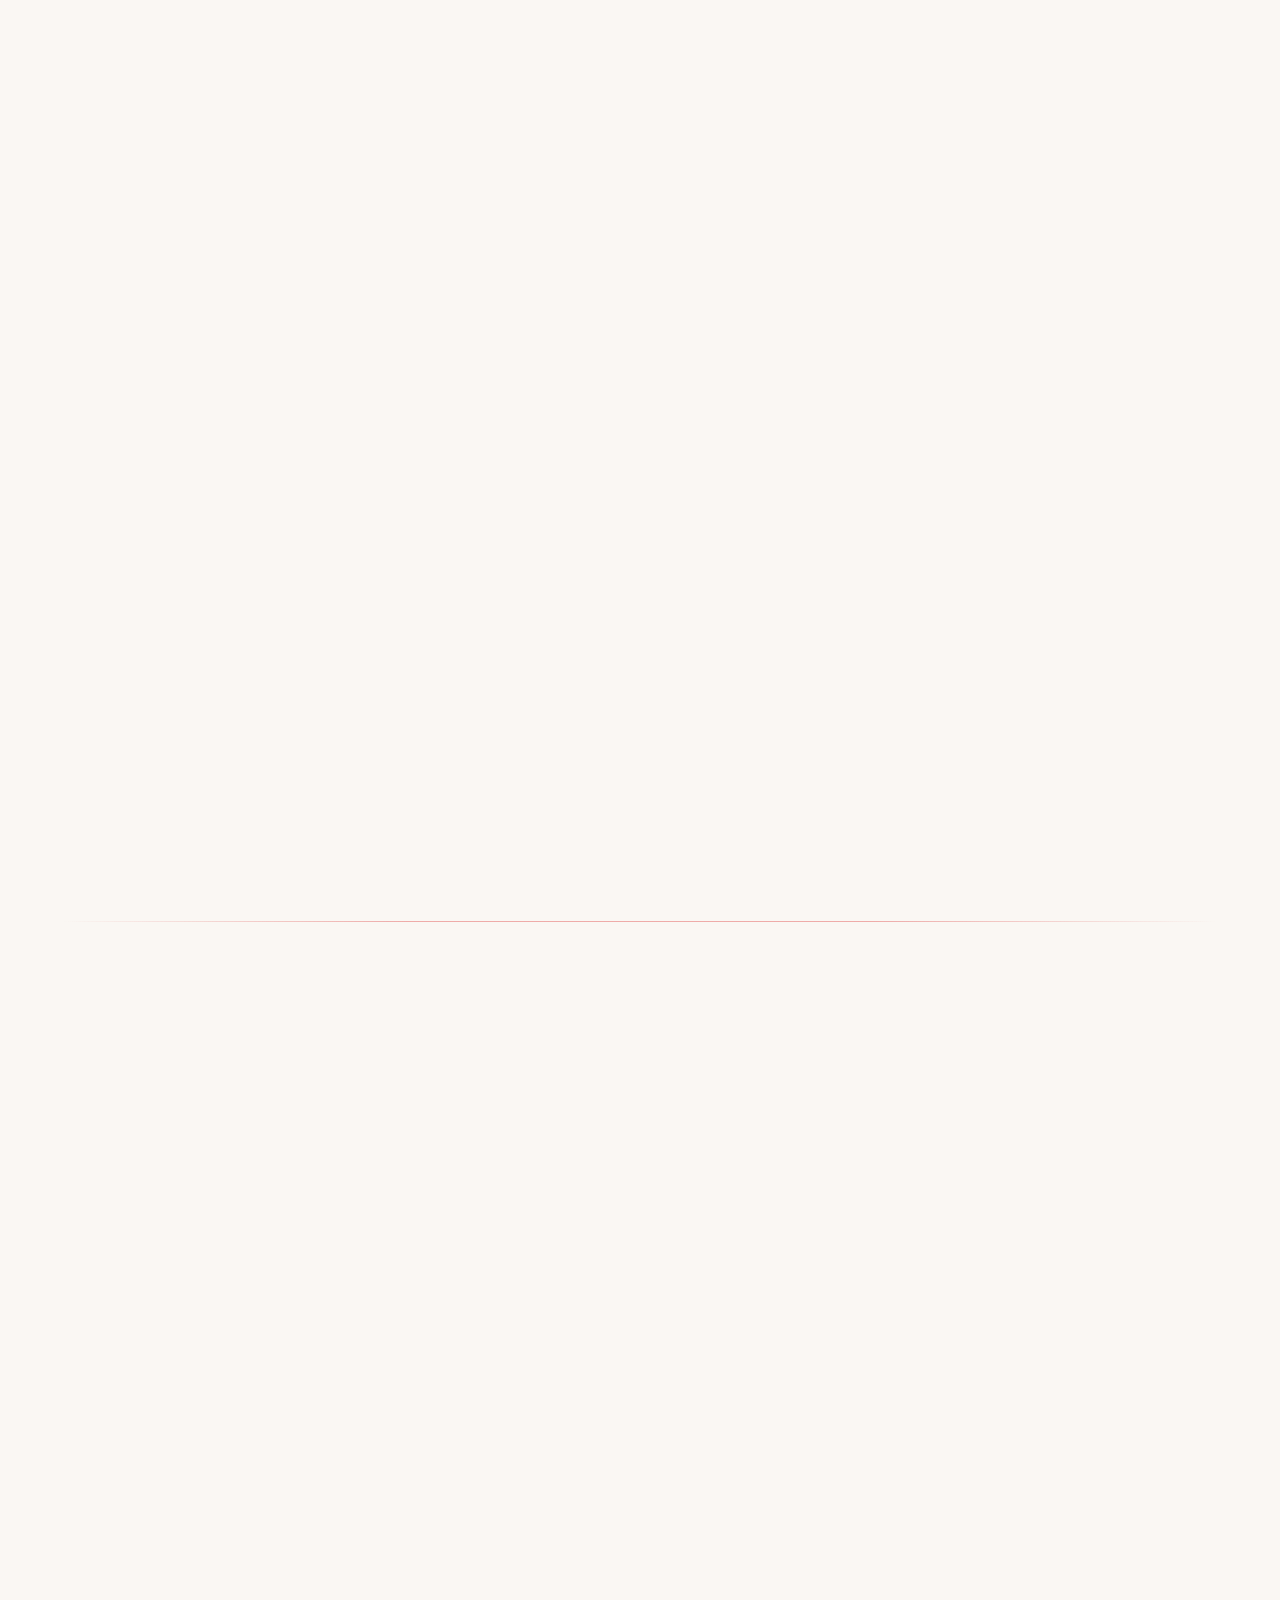
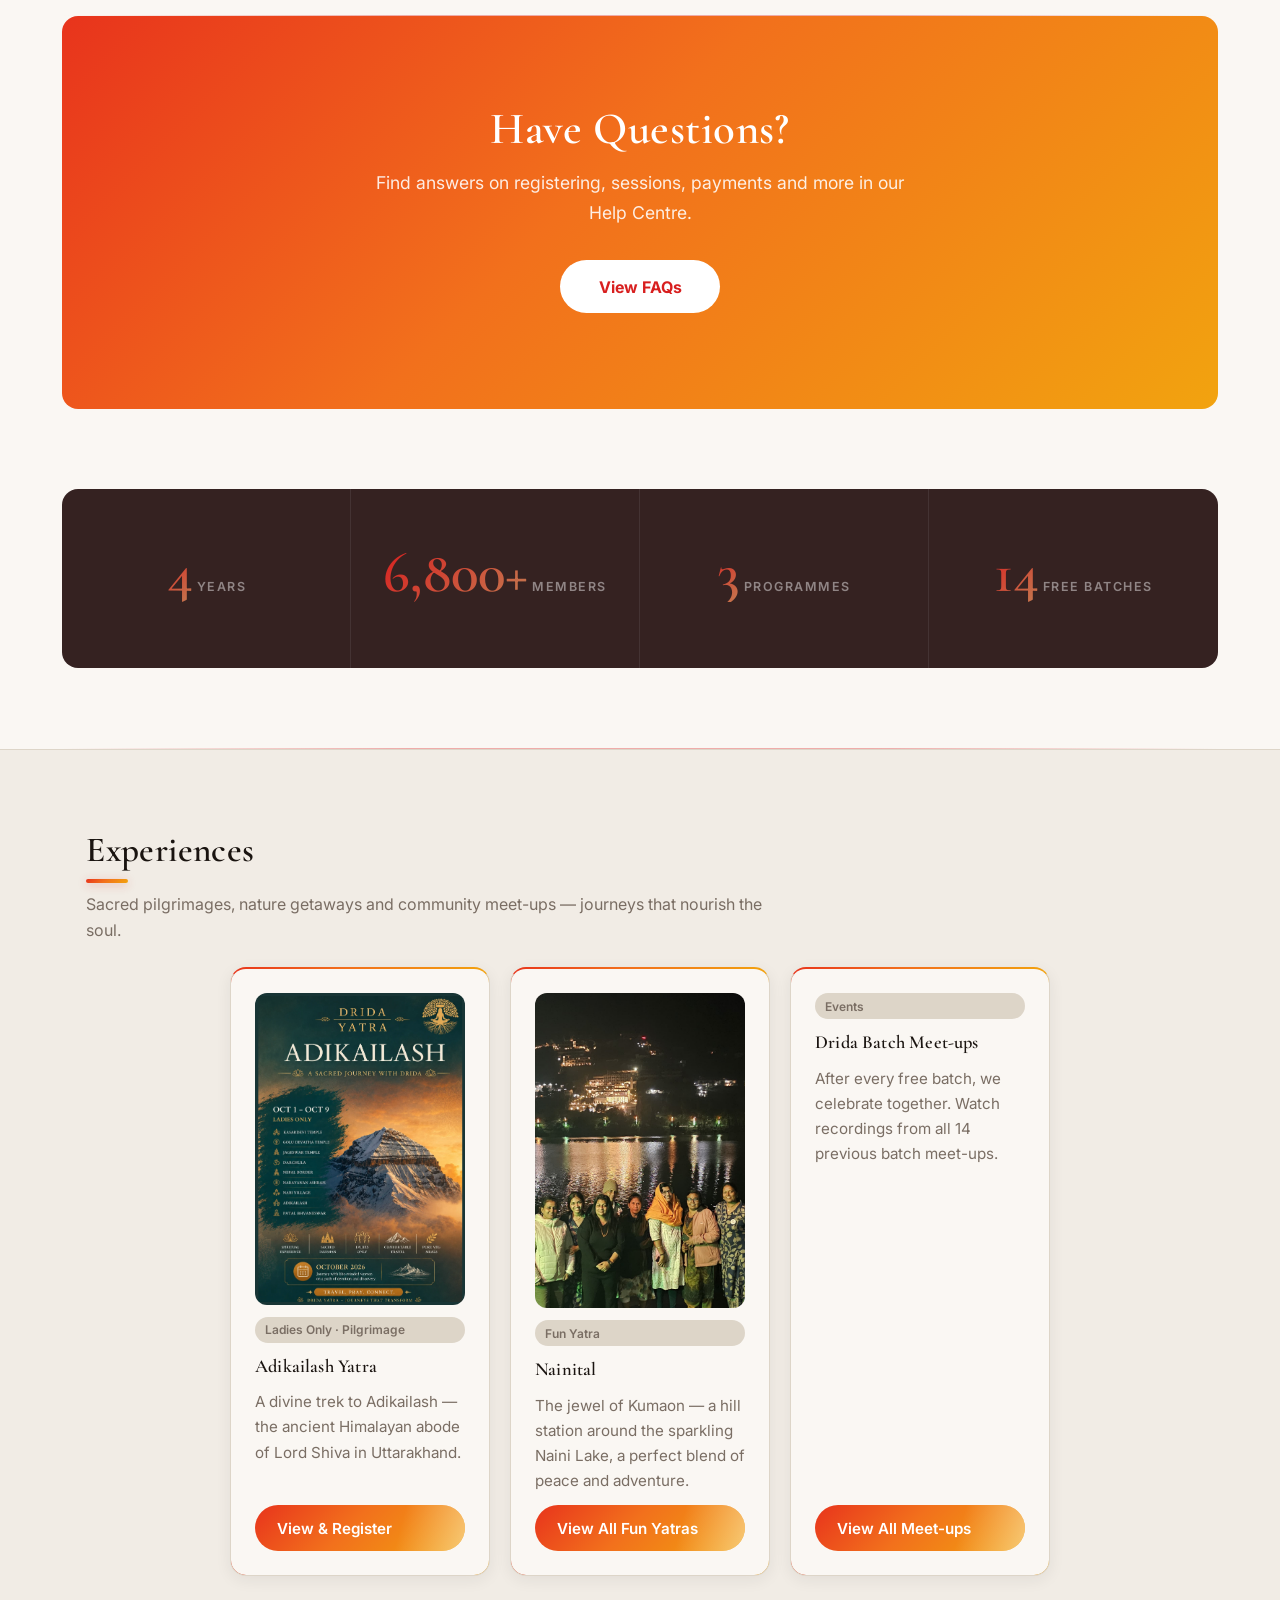
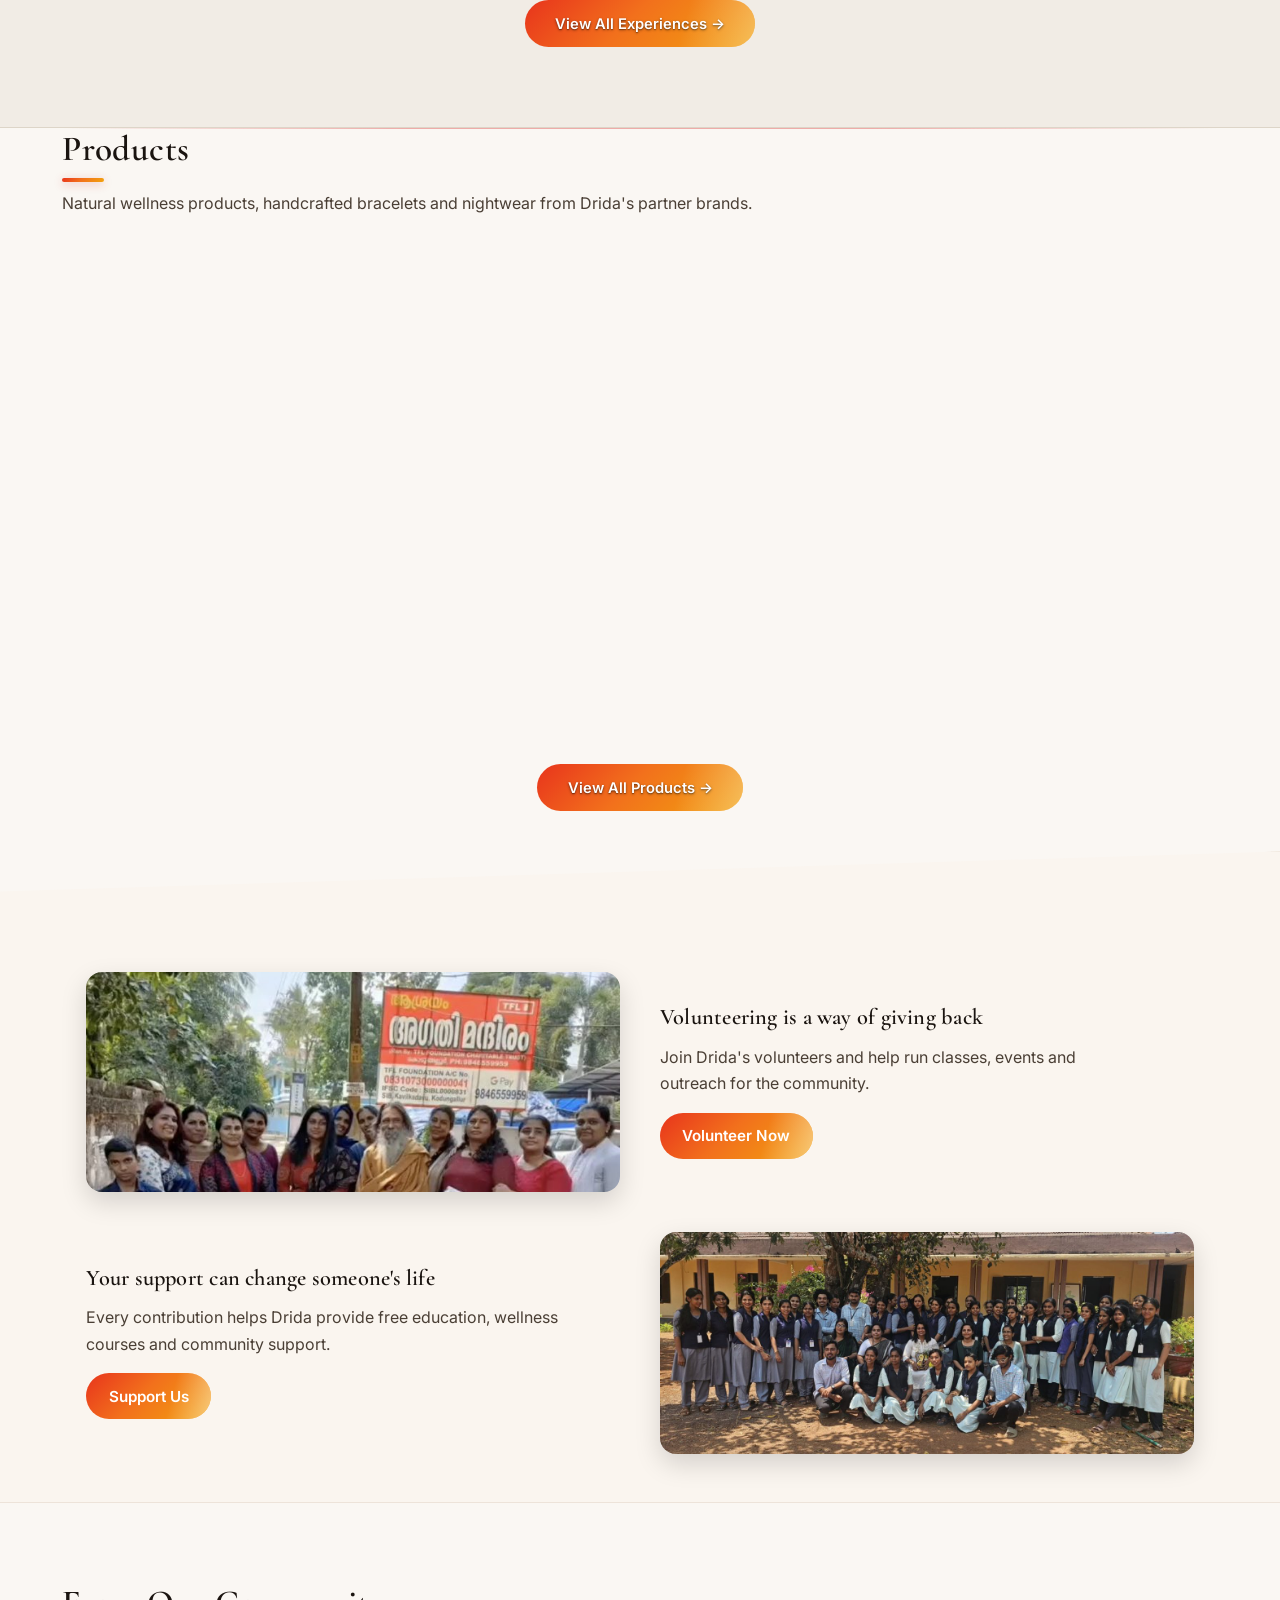
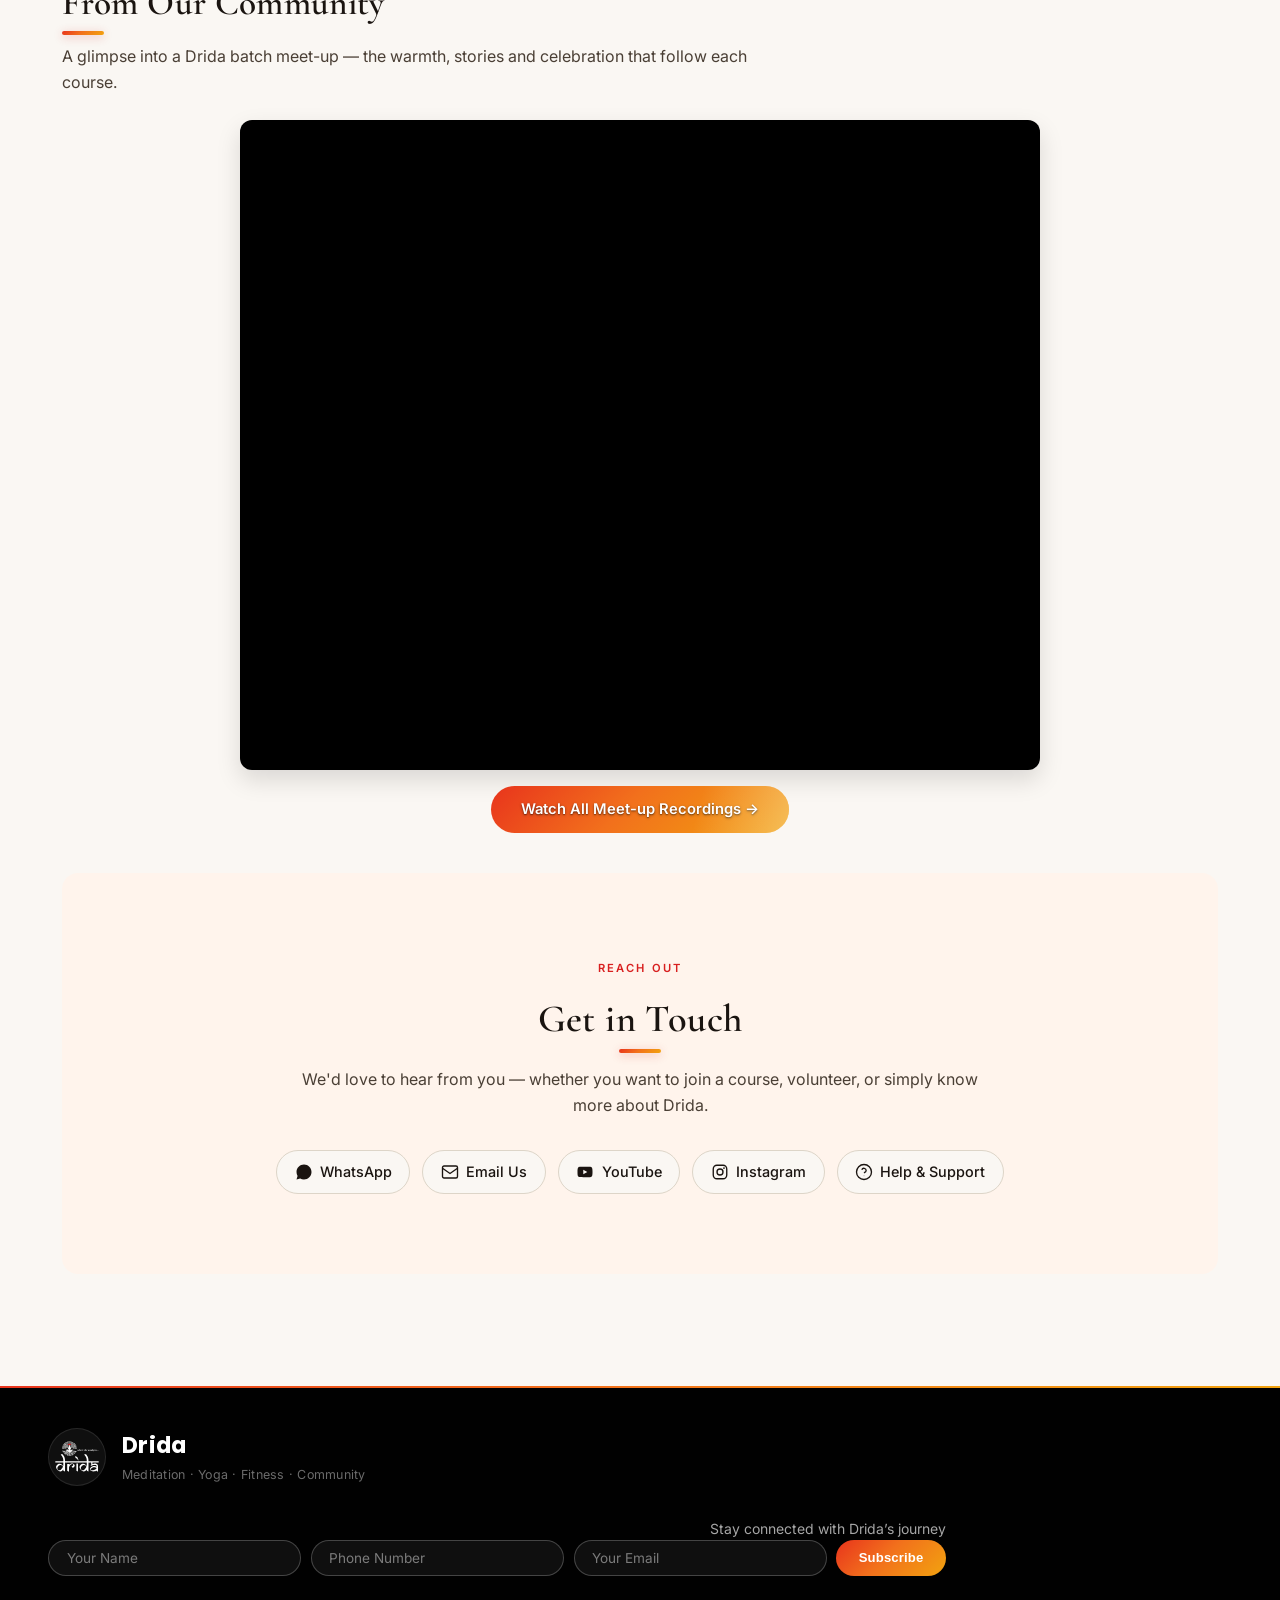
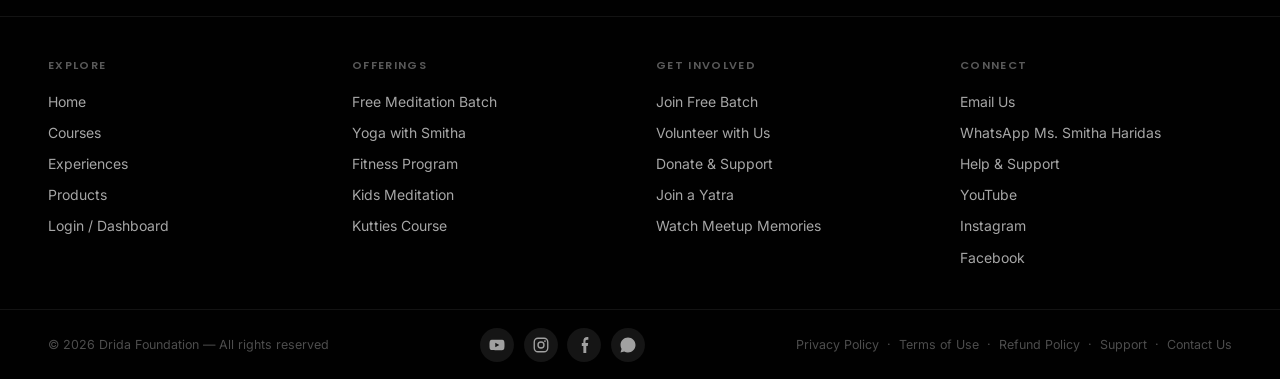
==== commit f20620d4: "Website - photo updates" ====
--- a/index.html
+++ b/index.html
@@ -6,20 +6,20 @@
   <meta name="viewport" content="width=device-width, initial-scale=1.0">
   <!-- The <title> shows up in the browser tab -->
   <title>Drida</title>
-  <meta name="description" content="Drida is a non-profit meditation, yoga and fitness community led by Smitha Haridas. Join free and paid courses, wellness retreats, and a growing community of mindful living.">
+  <meta name="description" content="Drida is a non-profit meditation, yoga and fitness community led by Ms. Smitha Haridas. Join free and paid courses, wellness retreats, and a growing community of mindful living.">
   <meta property="og:type" content="website">
   <meta property="og:site_name" content="Drida">
   <meta property="og:title" content="Drida — Meditation, Yoga & Mindful Living">
-  <meta property="og:description" content="Drida is a non-profit meditation, yoga and fitness community led by Smitha Haridas. Join free and paid courses, wellness retreats, and a growing community of mindful living.">
+  <meta property="og:description" content="Drida is a non-profit meditation, yoga and fitness community led by Ms. Smitha Haridas. Join free and paid courses, wellness retreats, and a growing community of mindful living.">
   <meta property="og:image" content="https://drida.org/drida_logo.png">
   <meta property="og:url" content="https://drida.org/">
   <meta name="twitter:card" content="summary">
   <meta name="twitter:title" content="Drida — Meditation, Yoga & Mindful Living">
-  <meta name="twitter:description" content="Drida is a non-profit meditation, yoga and fitness community led by Smitha Haridas. Join free and paid courses, wellness retreats, and a growing community of mindful living.">
+  <meta name="twitter:description" content="Drida is a non-profit meditation, yoga and fitness community led by Ms. Smitha Haridas. Join free and paid courses, wellness retreats, and a growing community of mindful living.">
   <meta name="twitter:image" content="https://drida.org/drida_logo.png">
   <!-- This links our CSS file (styling) to this HTML file (structure) -->
   <script>!function(){var m=localStorage.getItem("drida-theme-mode");var mode=(m==="light"||m==="dark")?m:(window.matchMedia&&matchMedia('(prefers-color-scheme: dark)').matches?"dark":"light");document.documentElement.setAttribute("data-theme", mode==="dark"?"dark":"light")}()</script>
-  <link rel="stylesheet" href="style.css?v=59">
+  <link rel="stylesheet" href="style.css?v=63">
   <style>
     /* Breathing room between opaque blocks — plain transparent margin so
        the fixed Drida watermark can show through naturally, same treatment
@@ -42,60 +42,97 @@
       color: var(--ink-2);
     }
 
-    /* TRIAL — diagonal colour band behind card titles, like Isha
-       Foundation's programme cards (photo full, untouched — then a
-       diagonal-cut colour band BELOW it holding the title + a "More"
-       button in the same row — then plain white body text below).
-       Each card cycles through a different shade, like Isha's cards.
+    /* Diagonal colour band — matched to Isha Foundation's actual programme
+       cards (reference: isha.sadhguru.org program pages): photo on top,
+       untouched — then a solid-colour diagonal-cut band directly under it
+       holding ONLY the title (no button in the band) — then plain white
+       body text below, with the CTA as its own pill button under the text.
+       Each card cycles through a different flat colour, like Isha's cards
+       (Isha uses solid fills, not gradients, for these bands).
        Scoped to #courses only so it's easy to compare against the rest
        of the site's plain cards and roll back/out. */
-    #courses .card { padding: 0; overflow: hidden; }
+    #courses .card {
+      padding: 0;
+      overflow: hidden;
+      display: flex;
+      flex-direction: column;
+      /* Wider + taller than the shared .card-grid default (260/320px) —
+         at that width, longer titles like "Drida 15th Free Batch" wrapped
+         to 2 lines in the bottom band, forcing the band taller than the
+         other cards. More width gives the title room to sit on one line
+         next to the button. */
+      flex: 0 1 340px;
+      max-width: 380px;
+    }
     #courses .card img {
       margin: 0;
       border-radius: 0;
       width: 100%;
-      height: 220px;
-      object-fit: contain;      /* shows the FULL poster, nothing cropped */
+      height: 260px;
+      /* cover (was contain) — contain was leaving grey letterbox bands
+         wherever a poster's own aspect ratio didn't exactly match this
+         box, which looked worse than cropping a sliver off the poster.
+         top-center keeps each poster's headline in frame. */
+      object-fit: cover;
+      object-position: center top;
       background: var(--paper-alt);
     }
+    /* Body text sits directly under the photo now; the colour band moves
+       to the BOTTOM of the card (Isha-style) and holds the title AND the
+       CTA button together, title left / button right in the same band. */
+    #courses .card p {
+      margin: 1rem 1.25rem 1.25rem;
+      flex: 1;
+    }
     #courses .card h3 {
+      background: #d8461f;
+      color: #fff;
+      margin: 0;
+      margin-top: auto;
+      padding: 1.1rem 1.25rem;
+      /* thin-on-left diagonal (top-left corner cut away) */
+      clip-path: polygon(0 100%, 0 22%, 100% 0%, 100% 100%);
+      font-size: 1.05rem;
       display: flex;
       align-items: center;
       justify-content: space-between;
-      gap: 0.75rem;
-      background: var(--grad);
+      gap: 1rem;
+    }
+    #courses .card h3 span {
+      flex: 1;
+      min-width: 0;
+      overflow: hidden;
+      text-overflow: ellipsis;
+      white-space: nowrap;
+    }
+    /* Different flat shade per card, fire-palette variants — echoes Isha's
+       alternating band colours while staying on-brand. Cards 1 & 2 keep the
+       default thin-on-left cut; card 3 mirrors it (thin-on-right) so the
+       row doesn't read as one repeated shape. */
+    #courses .card:nth-child(2) h3 {
+      background: #b7231a;
+    }
+    #courses .card:nth-child(3) h3 {
+      background: #7a1f1f;
+      clip-path: polygon(0 0%, 0 100%, 100% 100%, 100% 22%);
+    }
+    #courses .card .band-more {
+      display: inline-block;
+      flex-shrink: 0;
+      background: transparent;
       color: #fff;
-      margin: 0;
-      padding: 1.1rem 1.25rem;
-      clip-path: polygon(0 22%, 100% 0%, 100% 100%, 0% 100%);
-      font-size: 1.05rem;
-    }
-    /* Different shade per card, fire-palette variants — echoes Isha's
-       alternating band colours while staying on-brand. */
-    #courses .card:nth-child(2) h3 {
-      background: linear-gradient(135deg, #b7231a 0%, #d8461f 50%, #e87a1c 100%);
-    }
-    #courses .card:nth-child(3) h3 {
-      background: linear-gradient(135deg, #7a1f1f 0%, #a8341c 50%, #c25a1a 100%);
-    }
-    #courses .card h3 .band-more {
-      flex-shrink: 0;
-      background: rgba(255,255,255,0.22);
-      color: #fff;
-      border: 1px solid rgba(255,255,255,0.55);
+      border: 1.5px solid rgba(255,255,255,0.85);
       border-radius: 999px;
-      padding: 0.35rem 0.9rem;
-      font-size: 0.78rem;
+      padding: 0.4rem 1.1rem;
+      font-size: 0.82rem;
       font-weight: 600;
       text-decoration: none;
       white-space: nowrap;
-      transition: background 0.2s ease;
-    }
-    #courses .card h3 .band-more:hover {
-      background: rgba(255,255,255,0.36);
-    }
-    #courses .card p {
-      margin: 0.85rem 1.25rem 1.25rem;
+      transition: background 0.2s ease, color 0.2s ease;
+    }
+    #courses .card .band-more:hover {
+      background: #fff;
+      color: #7a1f1f;
     }
 
     /* Mission & values — moved here from About Us, uses this page's own
@@ -198,7 +235,7 @@
           <a href="stories.html" class="nav-parent">Drida Stories</a>
           <div class="nav-submenu">
             <a href="stories.html">Member Stories</a>
-            <a href="stories.html#recordings">Meetup Recordings</a>
+            <a href="stories.html#recordings">Meetup Memories</a>
           </div>
         </div>
         <div class="nav-dropdown">
@@ -266,7 +303,7 @@
       <div class="program-body">
         <span class="section-tag">Meditation</span>
         <h2>Find Your Inner Stillness</h2>
-        <p>Drida's guided meditation programme helps you build a daily practice — using breathwork, chakra awareness and visualisation techniques taught by Smitha Haridas over 15 free batches.</p>
+        <p>Drida's guided meditation programme helps you build a daily practice — using breathwork, chakra awareness and visualisation techniques taught by Ms. Smitha Haridas over 15 free batches.</p>
         <a class="btn-terra" href="courses.html#course-batch16">Know More</a>
       </div>
     </section>
@@ -341,7 +378,7 @@
       <div class="about-content">
         <span class="section-tag">Our Story</span>
         <h2>From a Small Group to 7,000+ Women</h2>
-        <p>On 21 September 2021, Smitha Haridas started a simple WhatsApp group called <strong>Positive Vibes</strong> — a handful of women seeking stillness together. Nobody could have predicted what it would grow into.</p>
+        <p>On 21 September 2021, Ms. Smitha Haridas started a simple WhatsApp group called <strong>Positive Vibes</strong> — a handful of women seeking stillness together. Nobody could have predicted what it would grow into.</p>
         <p>Batch by batch, the community grew. Women who came for meditation stayed for yoga and fitness. They found confidence, purpose — and then livelihood. Today Drida women run their own businesses, sell their own products, and support other women in becoming self-earning.</p>
         <p>Along the way, Drida launched <strong>Kasar</strong> — our own line of wellness products born from the community: hair mist, herbal shampoo and face toner, made with care and love.</p>
         <p>In 2025, Positive Vibes became <strong>Drida</strong> — <em>"where she awakens."</em> A new name for an ever-deepening mission.</p>
@@ -353,12 +390,12 @@
     <!-- ═══ BEFORE DRIDA — SHORT SUMMARY (full story on About Us) ═══ -->
     <section id="smitha-journey" class="about-editorial reveal">
       <div class="about-photo-wrap">
-        <img src="images/founder-mission.png" alt="Smitha Haridas, founder of Drida" style="object-fit:contain;object-position:center;width:100%;height:100%;background:var(--paper-alt);">
+        <img src="images/founder-mission.png" alt="Ms. Smitha Haridas, founder of Drida" style="object-fit:cover;object-position:center top;width:100%;height:100%;">
       </div>
       <div class="about-content">
         <span class="section-tag">Before Drida</span>
         <h2>The Teacher and Designer Who Became a Spiritual Guru</h2>
-        <p>Before she led 7,000 women into stillness, Smitha Haridas was a schoolteacher, then the founder of <strong>S.fab Designs</strong> — a costume studio whose work dressed well-known Malayalam TV actresses. In 2021, she set it all aside to share meditation freely, and Drida was born.</p>
+        <p>Before she led 7,000 women into stillness, Ms. Smitha Haridas was a schoolteacher, then the founder of <strong>S.fab Designs</strong> — a costume studio whose work dressed well-known Malayalam TV actresses. In 2021, she set it all aside to share meditation freely, and Drida was born.</p>
         <a class="btn-terra" href="about.html">Read Smitha's Full Story &rarr;</a>
       </div>
     </section>
@@ -387,7 +424,7 @@
         </div>
         <div class="mission-card">
           <h3>Pilgrimage &amp; Travel</h3>
-          <p>Spiritual yatras to sacred sites across India — curated, safe, and accompanied by Smitha Haridas and the Drida family.</p>
+          <p>Spiritual yatras to sacred sites across India — curated, safe, and accompanied by Ms. Smitha Haridas and the Drida family.</p>
         </div>
         <div class="mission-card">
           <h3>Mindful Products</h3>
@@ -412,19 +449,19 @@
       <p>Meditation, yoga, fitness &amp; more — for every stage of your journey.</p>
       <div class="card-grid">
         <div class="card">
-          <img src="images/course-new-drida-batch.png" alt="Drida 15th Free Batch" onerror="this.style.display='none'">
+          <img src="images/Drida_batch_15.jpeg" alt="Drida 15th Free Batch" onerror="this.style.display='none'">
           <p>Drida's 15th free meditation batch is currently running; admissions are closed. See details and register interest for the next batch.</p>
-          <h3>Drida 15th Free Batch <a class="band-more" href="courses.html#course-batch16">See Details</a></h3>
-        </div>
-        <div class="card">
-          <img src="images/course-yoga-with-smitha.jpeg" alt="Yoga with Smitha" style="object-position:top;" onerror="this.style.display='none'">
+          <h3><span>Drida 15th Free Batch</span><a class="band-more" href="courses.html#course-batch16">See Details</a></h3>
+        </div>
+        <div class="card">
+          <img src="images/course-yoga-coming-soon.jpeg" alt="Yoga with Smitha" onerror="this.style.display='none'">
           <p>Live daily yoga — exercises, chakra poses &amp; breathing. 40 mins every weekday.</p>
-          <h3>Yoga with Smitha <a class="band-more" href="courses.html#course-yoga-with-smitha">Learn More</a></h3>
-        </div>
-        <div class="card">
-          <img src="images/course-advanced-chakra.png" alt="Chakra Meditation Advanced" onerror="this.style.display='none'">
-          <p>Deep dive into the seven chakras — for those who have completed the free batch.</p>
-          <h3>Advanced Chakra Meditation <a class="band-more" href="courses.html#course-advanced-chakra-meditation">Learn More</a></h3>
+          <h3><span>Yoga with Smitha</span><a class="band-more" href="courses.html#course-yoga-with-smitha">Learn More</a></h3>
+        </div>
+        <div class="card">
+          <img src="images/course-chakra-meditation-bw.png" alt="Chakra Meditation" onerror="this.style.display='none'">
+          <p>Meditation, asanas, mudras and mantras to open and balance the seven chakras — currently ongoing.</p>
+          <h3><span>Chakra Meditation</span><a class="band-more" href="courses.html#course-chakra-meditation">Learn More</a></h3>
         </div>
       </div>
       <div style="margin-top:1.5rem;display:flex;justify-content:center;">
@@ -445,20 +482,22 @@
     <!-- ═══ IMPACT STATS ═══ -->
     <div class="impact-stats reveal">
       <div class="stat-block">
+        <span class="stat-num" data-count="5" data-suffix="">5</span>
+        <span class="stat-label">Years</span>
+      </div>
+      <div class="stat-block">
         <span class="stat-num" data-count="7000" data-suffix="+">7,000+</span>
         <span class="stat-label">Members</span>
+      </div>
+      <div class="stat-block">
+        <!-- Meditation, Yoga, Fitness (workouts), Diet/Mental Fitness — the
+             4 pillar cards shown elsewhere on this page. -->
+        <span class="stat-num" data-count="4" data-suffix="">4</span>
+        <span class="stat-label">Programmes</span>
       </div>
       <div class="stat-block">
         <span class="stat-num" data-count="15" data-suffix="">15</span>
         <span class="stat-label">Free Batches</span>
-      </div>
-      <div class="stat-block">
-        <span class="stat-num" data-count="14" data-suffix="">14</span>
-        <span class="stat-label">Batch Meet-ups</span>
-      </div>
-      <div class="stat-block">
-        <span class="stat-num" data-count="5" data-suffix="">5</span>
-        <span class="stat-label">Programmes</span>
       </div>
     </div>
 
@@ -471,20 +510,21 @@
       <p>Sacred pilgrimages, nature getaways and community meet-ups — journeys that nourish the soul.</p>
       <div class="card-grid">
         <div class="card">
-          <img src="images/trip-pil-adikailash-new4.jpg" alt="Adikailash Yatra" style="aspect-ratio:2/3;object-fit:contain;background:var(--paper)" onerror="tryAltExt(this)">
+          <img src="images/trip-pil-adikailash-full.png" alt="Adikailash Yatra" style="aspect-ratio:581/862;object-fit:contain;background:var(--paper);cursor:pointer" onerror="tryAltExt(this)">
           <span class="badge">Ladies Only · Pilgrimage</span>
           <h3>Adikailash Yatra</h3>
           <p>A divine trek to Adikailash — the ancient Himalayan abode of Lord Shiva in Uttarakhand.</p>
           <a class="btn" href="trips.html#pilgrimages">View &amp; Register</a>
         </div>
         <div class="card">
-          <img src="images/trip-nainital.jpeg" alt="Nainital" onerror="this.style.display='none'">
+          <img src="images/trip-nainital.jpeg" alt="Nainital" style="aspect-ratio:2/3;object-fit:cover;object-position:center;background:var(--paper);cursor:pointer" onerror="this.style.display='none'">
           <span class="badge">Fun Yatra</span>
           <h3>Nainital</h3>
           <p>The jewel of Kumaon — a hill station around the sparkling Naini Lake, a perfect blend of peace and adventure.</p>
           <a class="btn" href="trips.html#fun-trips">View All Fun Yatras</a>
         </div>
         <div class="card">
+          <img src="https://img.youtube.com/vi/yhEW6tbJRTs/hqdefault.jpg" alt="Drida Batch Meet-up" style="aspect-ratio:2/3;object-fit:cover;object-position:center;background:var(--paper);cursor:pointer" onerror="this.style.display='none'">
           <span class="badge">Events</span>
           <h3>Drida Batch Meet-ups</h3>
           <p>After every free batch, we celebrate together. Watch recordings from all 14 previous batch meet-ups.</p>
@@ -654,7 +694,7 @@
           <li><a href="mailto:drida4u@gmail.com?subject=I'd like to volunteer with Drida">Volunteer with Us</a></li>
           <li><a href="mailto:drida4u@gmail.com?subject=I'd like to support Drida">Donate &amp; Support</a></li>
           <li><a href="trips.html">Join a Yatra</a></li>
-          <li><a href="stories.html#recordings">Watch Meetup Recordings</a></li>
+          <li><a href="stories.html#recordings">Watch Meetup Memories</a></li>
         </ul>
       </div>
       <div class="footer-col">
--- a/style.css
+++ b/style.css
@@ -585,8 +585,6 @@
   padding: 0 1rem;
   position: relative;
   z-index: 3;
-  background: var(--paper);
-  border-radius: 16px;
 }
 
 .pillar-card {
@@ -771,7 +769,7 @@
 /* ---------- Main layout ---------- */
 
 main {
-  max-width: min(94vw, 1600px);   /* scales with the actual browser width, caps on ultra-wide monitors */
+  max-width: min(94vw, 1320px);   /* scales with the actual browser width, caps on ultra-wide monitors */
   margin: 0 auto;
   padding: 4.5rem 1.5rem;
 }
@@ -819,8 +817,21 @@
   margin-top: 1.5rem;
 }
 .card-grid > .card {
-  flex: 1 1 260px;
+  /* flex-grow:0 (was 1) — with grow enabled, a row with fewer cards than
+     fit its full width (e.g. a 4-item category sitting under a 5-item
+     one) stretched those cards wider to fill the leftover space, so the
+     same "bracelet card" ended up a different size in every section.
+     Cards now hold a consistent width and the row just centers a
+     tighter cluster when there are fewer of them. */
+  flex: 0 1 260px;
   max-width: 320px;
+}
+/* Pins the payment block to the bottom of the card once align-items:stretch
+   (the .card-grid row default) makes a card taller than its own content —
+   otherwise the "Buy via UPI" button sits at different heights row to row
+   depending on how much description/benefits text a card has above it. */
+.card > div[id^="upi-"] {
+  margin-top: auto;
 }
 
 .card {
@@ -1243,7 +1254,7 @@
   display: flex;
   align-items: center;
   gap: 2.5rem;
-  max-width: min(94vw, 1600px);
+  max-width: min(94vw, 1320px);
   margin: 0 auto 2.5rem;
 }
 
@@ -1767,11 +1778,24 @@
   font-family: inherit;
   min-width: 150px;
 }
-.footer-newsletter-fields input::placeholder { color: rgba(255,255,255,0.45); }
+.footer-newsletter-fields input::placeholder { color: rgba(255,255,255,0.45) !important; }
+/* The footer is always a fixed dark/black band regardless of the active
+   page theme, but several themes (yellow, dark, pastel-dark, claude) set
+   a blanket "background:#fff; color:#fff-placeholder" reset on every
+   bare <input> on the page for THEIR OWN light-background forms — that
+   reset was also hitting these footer inputs, turning them solid white
+   with a white-on-white (invisible) placeholder. !important pins them
+   back to the intended translucent-dark look no matter which theme is
+   active. */
+.footer-newsletter-fields input {
+  background: rgba(255,255,255,0.06) !important;
+  border-color: rgba(255,255,255,0.22) !important;
+  color: #fff !important;
+}
 .footer-newsletter-fields input:focus {
   outline: none;
-  border-color: rgba(255,255,255,0.5);
-  background: rgba(255,255,255,0.1);
+  border-color: rgba(255,255,255,0.5) !important;
+  background: rgba(255,255,255,0.1) !important;
 }
 .footer-newsletter-fields button.footer-subscribe-btn {
   border: none;
@@ -2904,6 +2928,13 @@
   padding: clamp(3rem, 6vw, 5rem) clamp(2.5rem, 5.5vw, 5rem);
   background: var(--paper-alt);
 }
+/* Homepage "Before Drida" panel — Smitha's photo is shot against a plain
+   white studio backdrop, so the cream --paper-alt box next to it read as
+   a mismatched two-tone card. Overridden to near-white here so the photo
+   and text panel look like one continuous background. */
+#smitha-journey .about-content {
+  background: #fbfbf9;
+}
 .about-content h2 { font-size: clamp(2rem, 3.2vw, 2.8rem); margin-bottom: 1.2rem; }
 .about-content p {
   color: var(--ink-2);
@@ -3071,9 +3102,9 @@
   color: #fff;
 }
 .band-cta-clean h2::after { display: none; }
-.band-cta-clean p {
+section.band-cta-clean > p {
   font-size: 1.1rem;
-  color: rgba(255,255,255,0.88);
+  color: rgba(255,255,255,0.88) !important;
   margin-bottom: 2rem;
   max-width: 560px;
   margin-left: auto;
@@ -3097,12 +3128,27 @@
 /* ── Contact section ─────────────────────────────── */
 .contact-section {
   padding: clamp(3.5rem, 7vw, 5rem) clamp(1.5rem, 5vw, 5rem);
-  background: var(--paper);
+  /* Light peach instead of plain paper, so this box reads warm rather
+     than stark white against the page's peach/orange corona. */
+  background: #fff4ec;
   text-align: center;
   border-radius: 16px;
 }
 .contact-section h2 { font-size: clamp(1.8rem, 3vw, 2.6rem); margin-bottom: 0.8rem; }
-.contact-section > p { color: var(--ink-2); margin-bottom: 2rem; }
+/* The shared "section h2::after" gradient underline is display:block with
+   a fixed width and no auto margins — it only self-centers in sections
+   whose CSS also centers block content. This section is text-align:center,
+   but that alone doesn't center a block-level ::after, so the little bar
+   sat pinned to the left edge under a centered heading. */
+.contact-section h2::after {
+  margin-left: auto;
+  margin-right: auto;
+}
+/* The shared "section > p" rule gives this paragraph a 700px max-width but
+   no auto margins, so the text-align:center only centers text *inside*
+   that box — the box itself sits pinned to the left edge of the centered
+   section. Centering the box itself fixes the visible left shift. */
+.contact-section > p { color: var(--ink-2); margin-bottom: 2rem; margin-left: auto; margin-right: auto; }
 .contact-cards {
   display: flex;
   gap: 1.5rem;
@@ -3110,16 +3156,21 @@
   flex-wrap: wrap;
   margin-top: 2rem;
 }
+/* Transparent fill (not var(--paper-alt)) — these cards sit on a section
+   that already uses that same paper-alt background, so a matching card
+   background made the card invisible except for its very faint border.
+   A transparent fill + a border color drawn from --ink (strong contrast
+   on every theme's paper tones) keeps the card visible everywhere. */
 .contact-card {
-  background: var(--paper-alt);
-  border: 1px solid var(--line-soft);
+  background: transparent;
+  border: 1.5px solid color-mix(in srgb, var(--ink) 35%, transparent);
   border-radius: 16px;
   padding: 1.5rem 2.5rem;
   text-decoration: none;
   color: var(--ink);
   font-weight: 600;
-  font-size: 1rem;
-  transition: border-color 0.18s, box-shadow 0.18s;
+  font-size: 1.1rem;
+  transition: border-color 0.18s, box-shadow 0.18s, background 0.18s;
   display: flex;
   flex-direction: column;
   align-items: center;
@@ -3128,9 +3179,10 @@
 }
 .contact-card:hover {
   border-color: var(--accent);
+  background: color-mix(in srgb, var(--accent) 6%, transparent);
   box-shadow: 0 4px 16px rgba(204,40,40,0.12);
 }
-.contact-card span { font-size: 0.82rem; color: var(--muted); font-weight: 400; }
+.contact-card span { font-size: 0.92rem; color: var(--ink-2); font-weight: 400; }
 
 /* ── Contact pill links (replaces big cards on homepage) ── */
 .contact-links-row {
@@ -3501,7 +3553,7 @@
      heading lines up with the content below it instead of drifting
      left of it on wide screens, where main's centring adds extra
      margin this hero never accounted for. */
-  max-width: min(94vw, 1600px);
+  max-width: min(94vw, 1320px);
   margin: 0 auto;
   padding: clamp(4rem, 8vw, 6rem) 1.5rem clamp(2rem, 4vw, 3rem);
   background: transparent;
@@ -3630,7 +3682,7 @@
      (raised from 720 -> 820 per feedback that it read as too small), and
      .courses-grid's align-items:center (above) keeps it centered instead
      of stuck to the left edge. */
-  max-width: 820px;
+  max-width: 1320px;
 }
 .course-card:hover,
 .course-card:focus-within,
@@ -3662,18 +3714,37 @@
 .course-tags { display: flex; flex-wrap: wrap; gap: 0.35rem; margin-bottom: 0.1rem; }
 .tag {
   font-size: 0.68rem;
-  font-weight: 700;
+  font-weight: 800;
   text-transform: uppercase;
   letter-spacing: 0.5px;
   padding: 0.15rem 0.55rem;
   border-radius: 999px;
 }
-.tag-free   { background: #e8f8f0; color: #1a7a47; }
+/* All status tags (Free, Ongoing, Joining Closed, Upcoming, Paid, Closed,
+   Online) share one neutral pill so the row reads as consistent labels
+   rather than a mismatched row of colors — that mismatch was also what
+   pushed each card's title out of alignment with its neighbors, since
+   the different pills didn't share a height. "Live" keeps its own loud
+   color since it's meant to grab attention, not read as a status label. */
+.tag-free,
+.tag-active,
+.tag-paid,
+.tag-soon,
+.tag-closed,
+.tag-online {
+  background: var(--line-soft);
+  color: var(--ink);
+}
 .tag-live   { background: linear-gradient(135deg, #cc2828, #e06020); color: #fff; }
-.tag-active,
-.tag-paid   { background: #fff3e0; color: #b85c00; }
-.tag-soon   { background: var(--line-soft); color: var(--muted); }
-.tag-online { background: #e8f0fe; color: #3a5fc4; }
+/* Closed-course notice — replaces the enroll/pay button when a course isn't taking new joins. */
+.course-closed-note {
+  font-size: 0.82rem;
+  color: var(--ink);
+  font-weight: 700;
+  font-style: normal;
+  margin: 0;
+  padding: 0.5rem 0;
+}
 .course-card h3 { margin: 0; font-size: 1.1rem; line-height: 1.3; }
 .course-card p  { margin: 0; font-size: 0.84rem; color: var(--muted); flex: 1; }
 .course-body .btn, .course-body .btn-terra, .course-body a.btn-terra {
@@ -3692,7 +3763,7 @@
 @media (max-width: 600px) {
   .course-card  { flex-direction: column; }
   .course-poster, .course-poster.portrait {
-    width: 100%; max-width: 100%; height: 220px; object-fit: cover;
+    width: 100%; max-width: 100%; height: 220px; object-fit: contain;
   }
 }
 
@@ -4417,7 +4488,7 @@
   background: var(--grad-h);
 }
 .smitha-journey-inner {
-  max-width: 1140px;
+  max-width: 1320px;
   margin: 0 auto;
   padding: 0 clamp(1.5rem, 5vw, 4rem);
 }
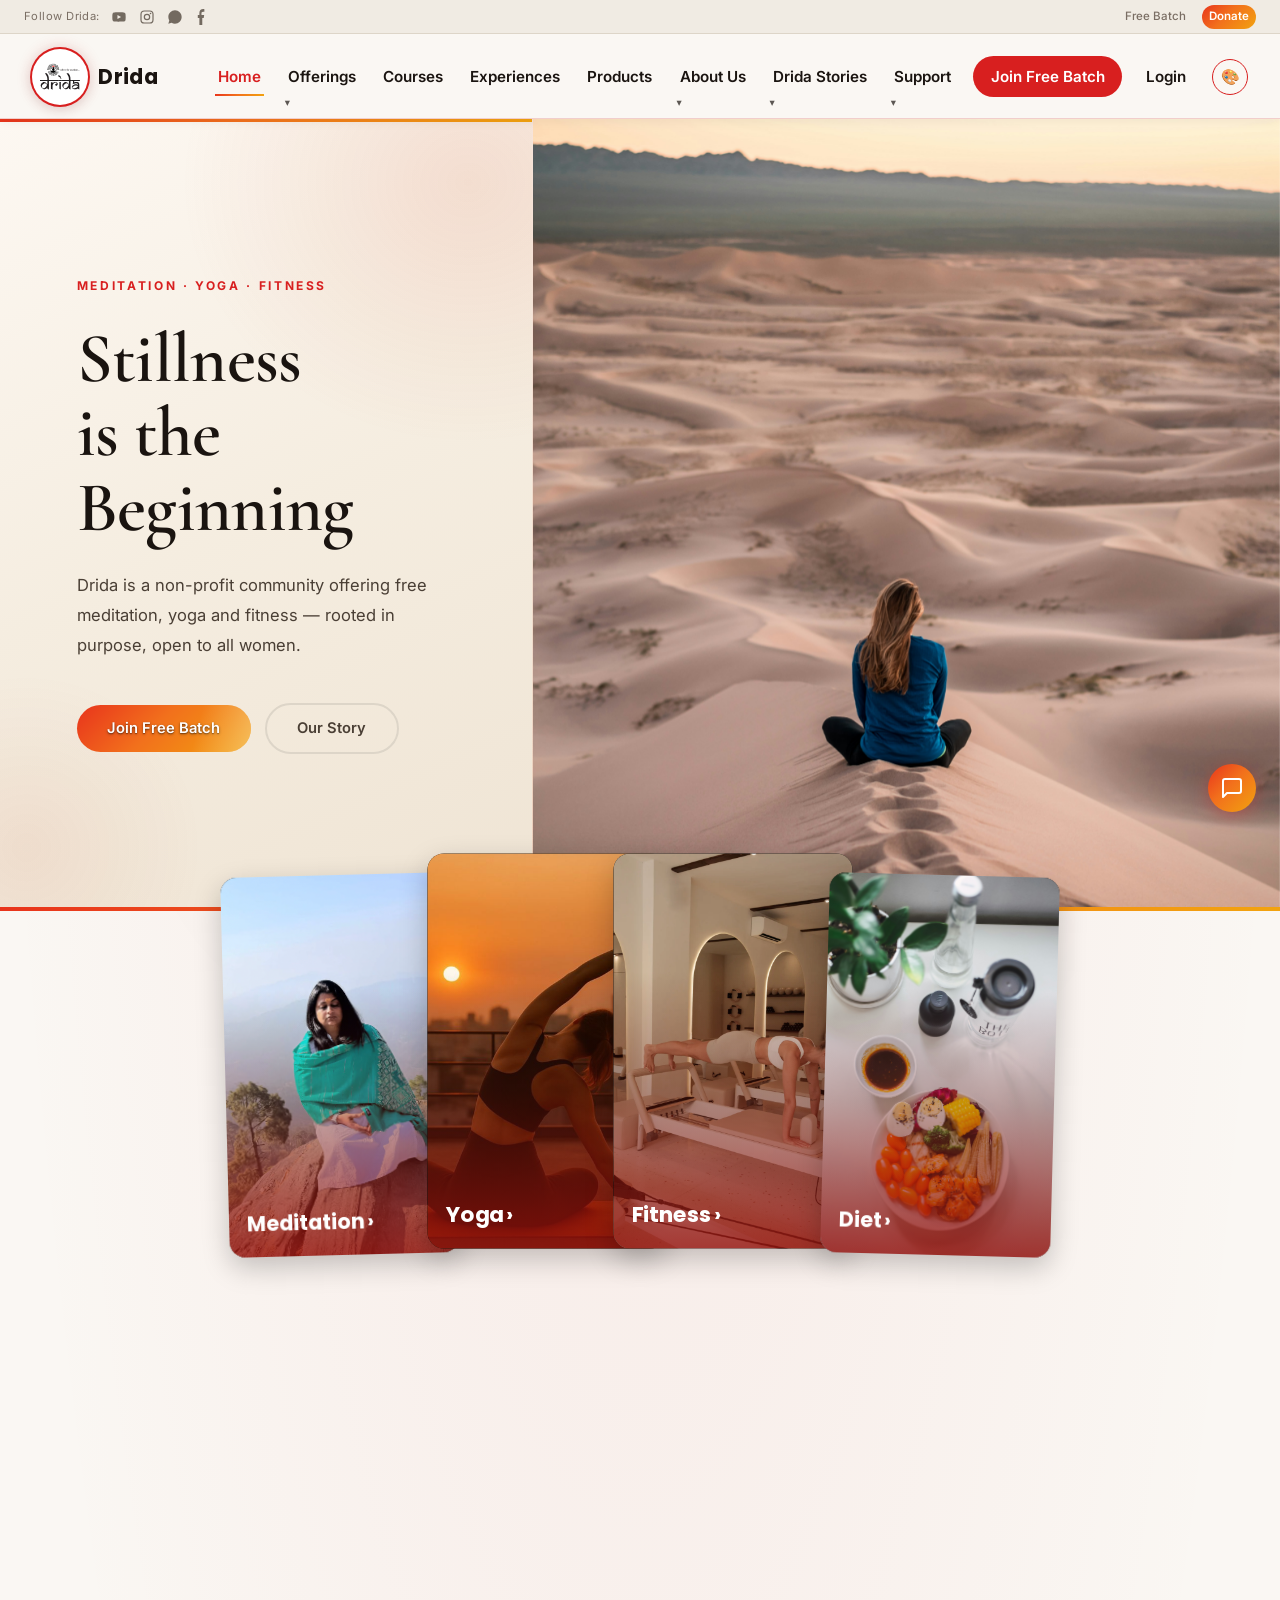
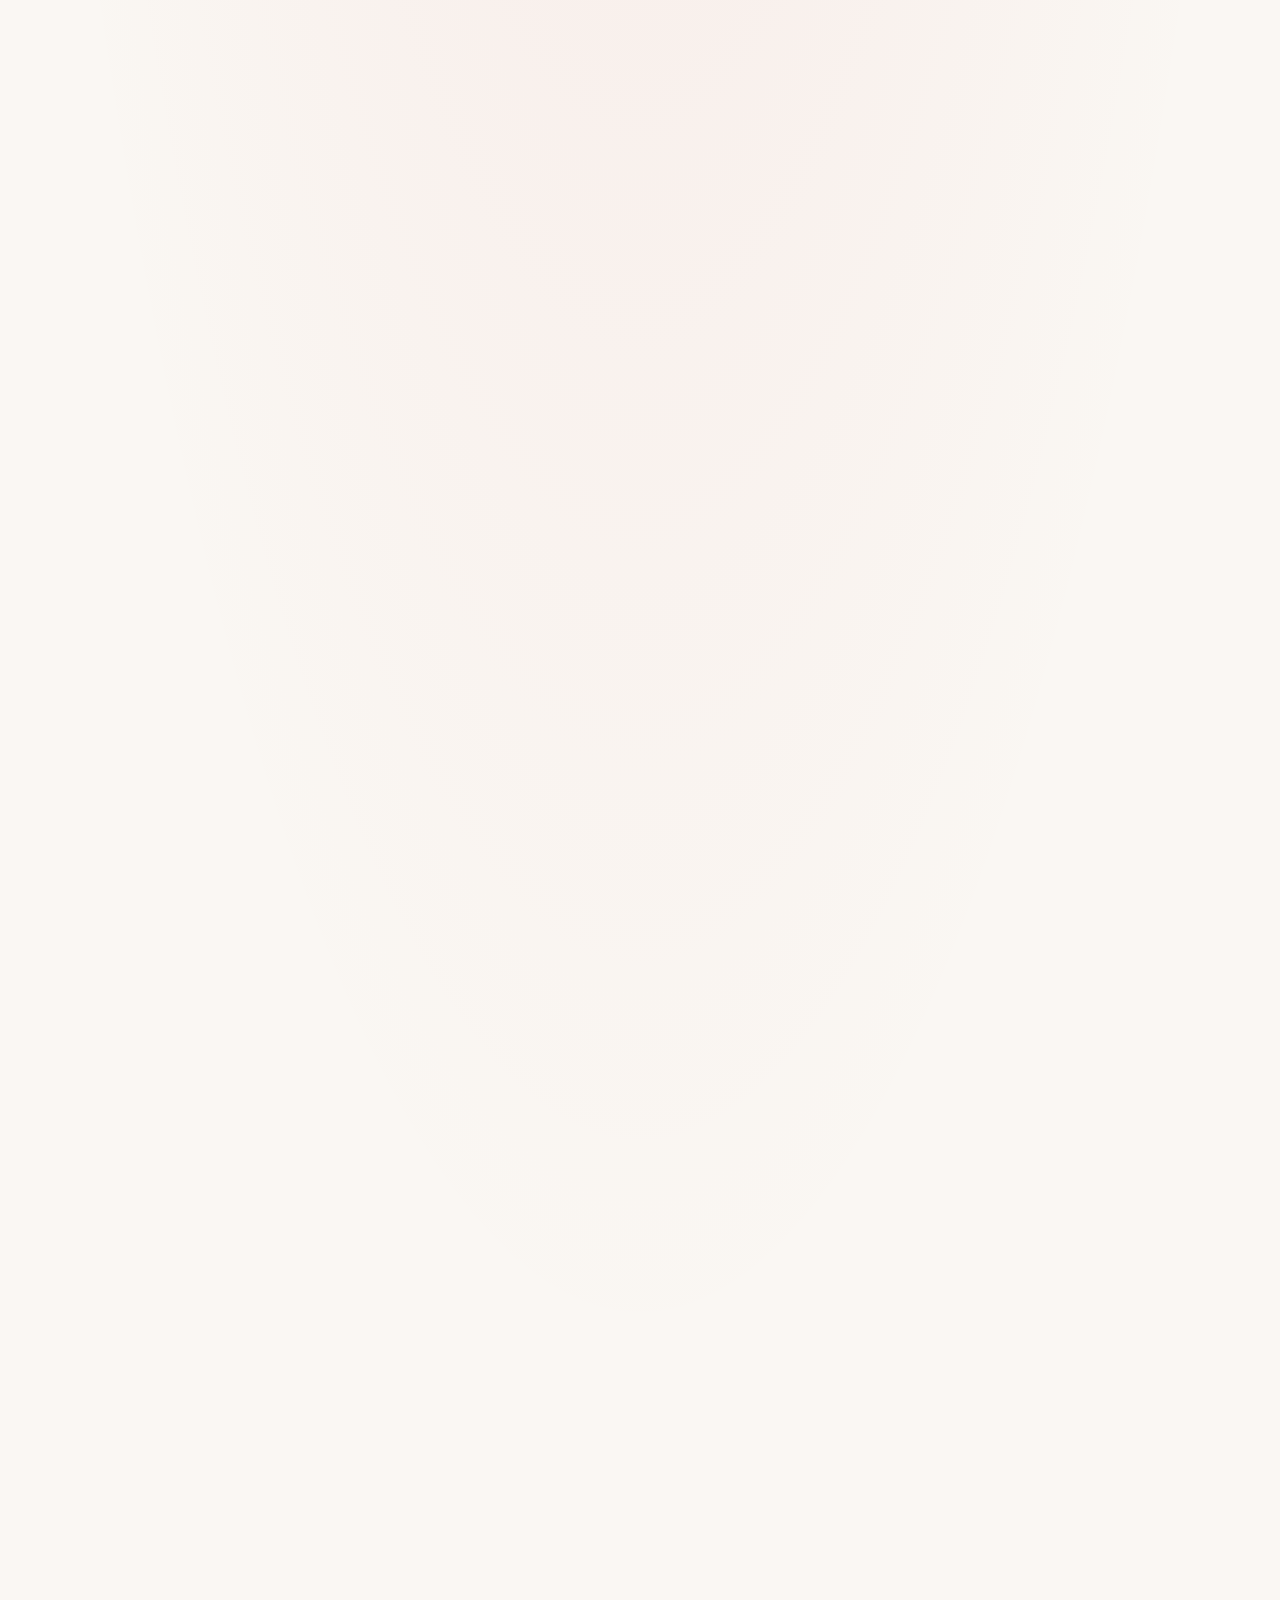
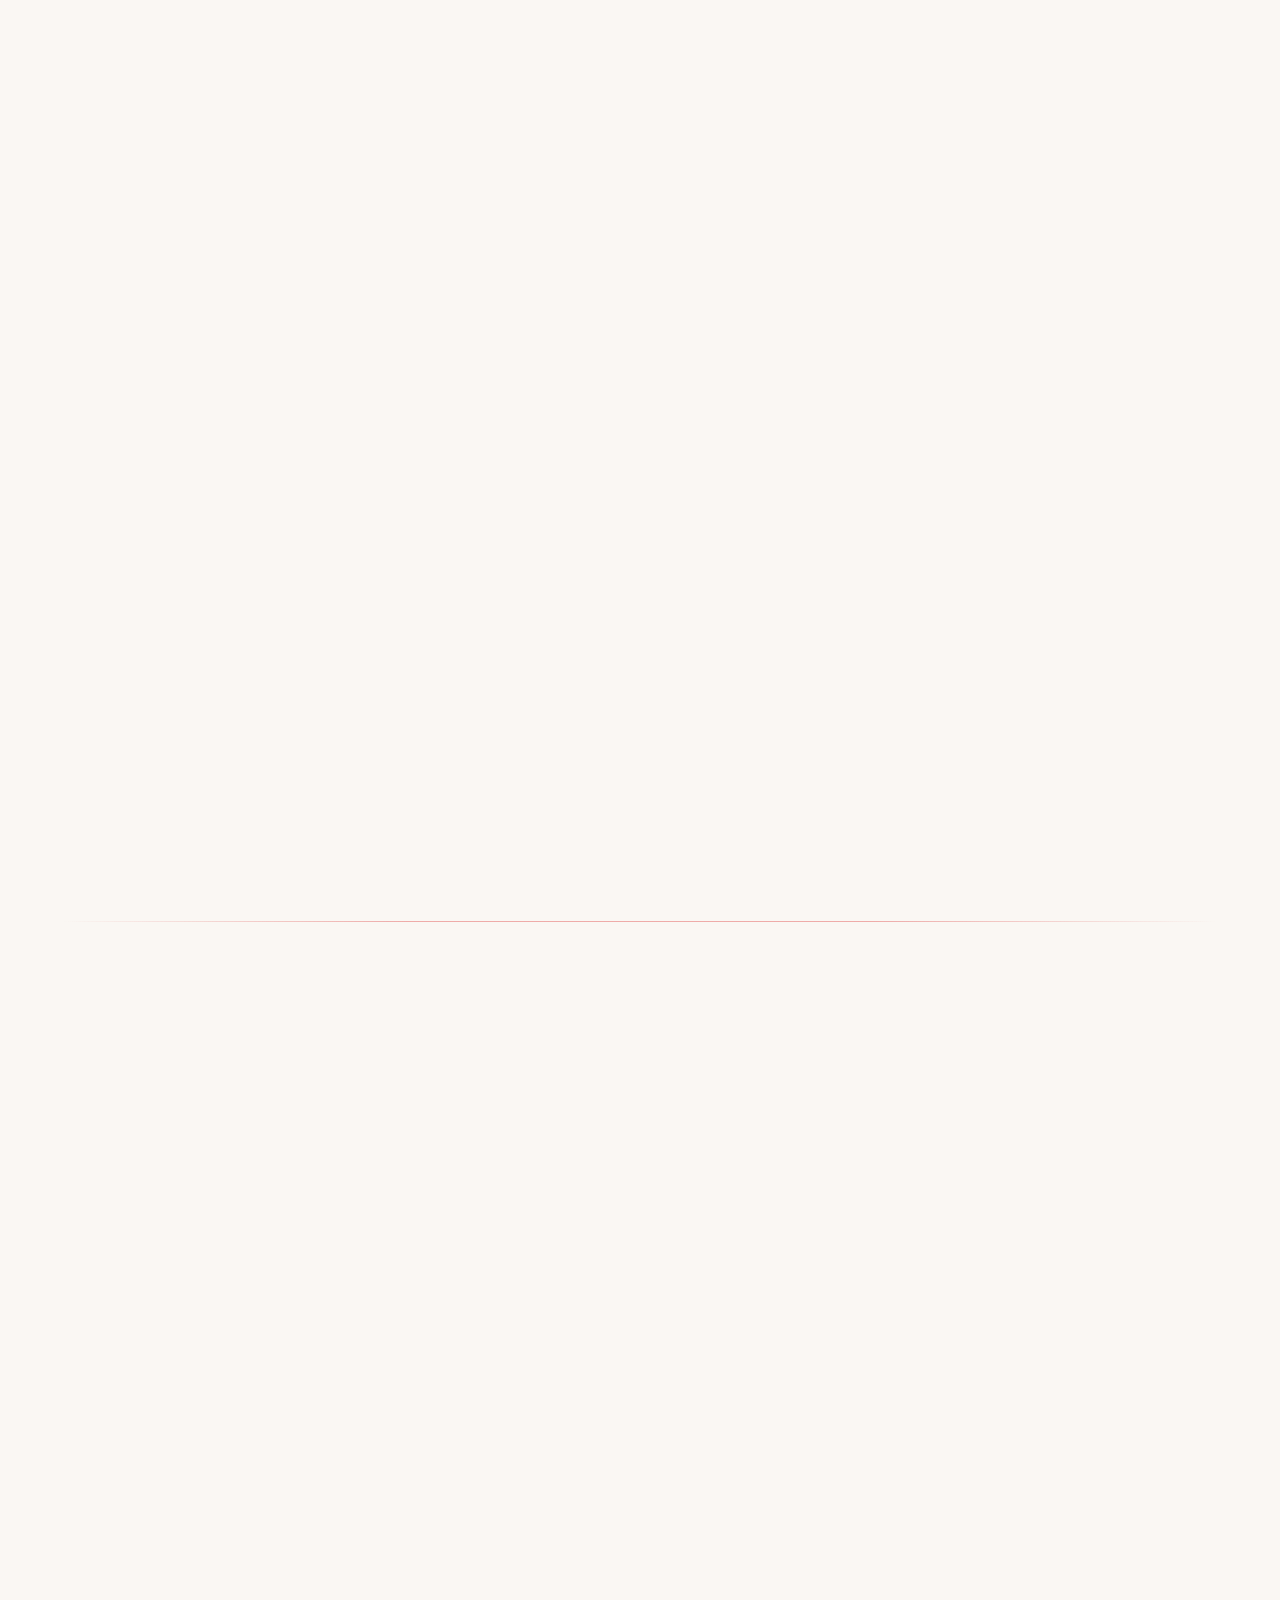
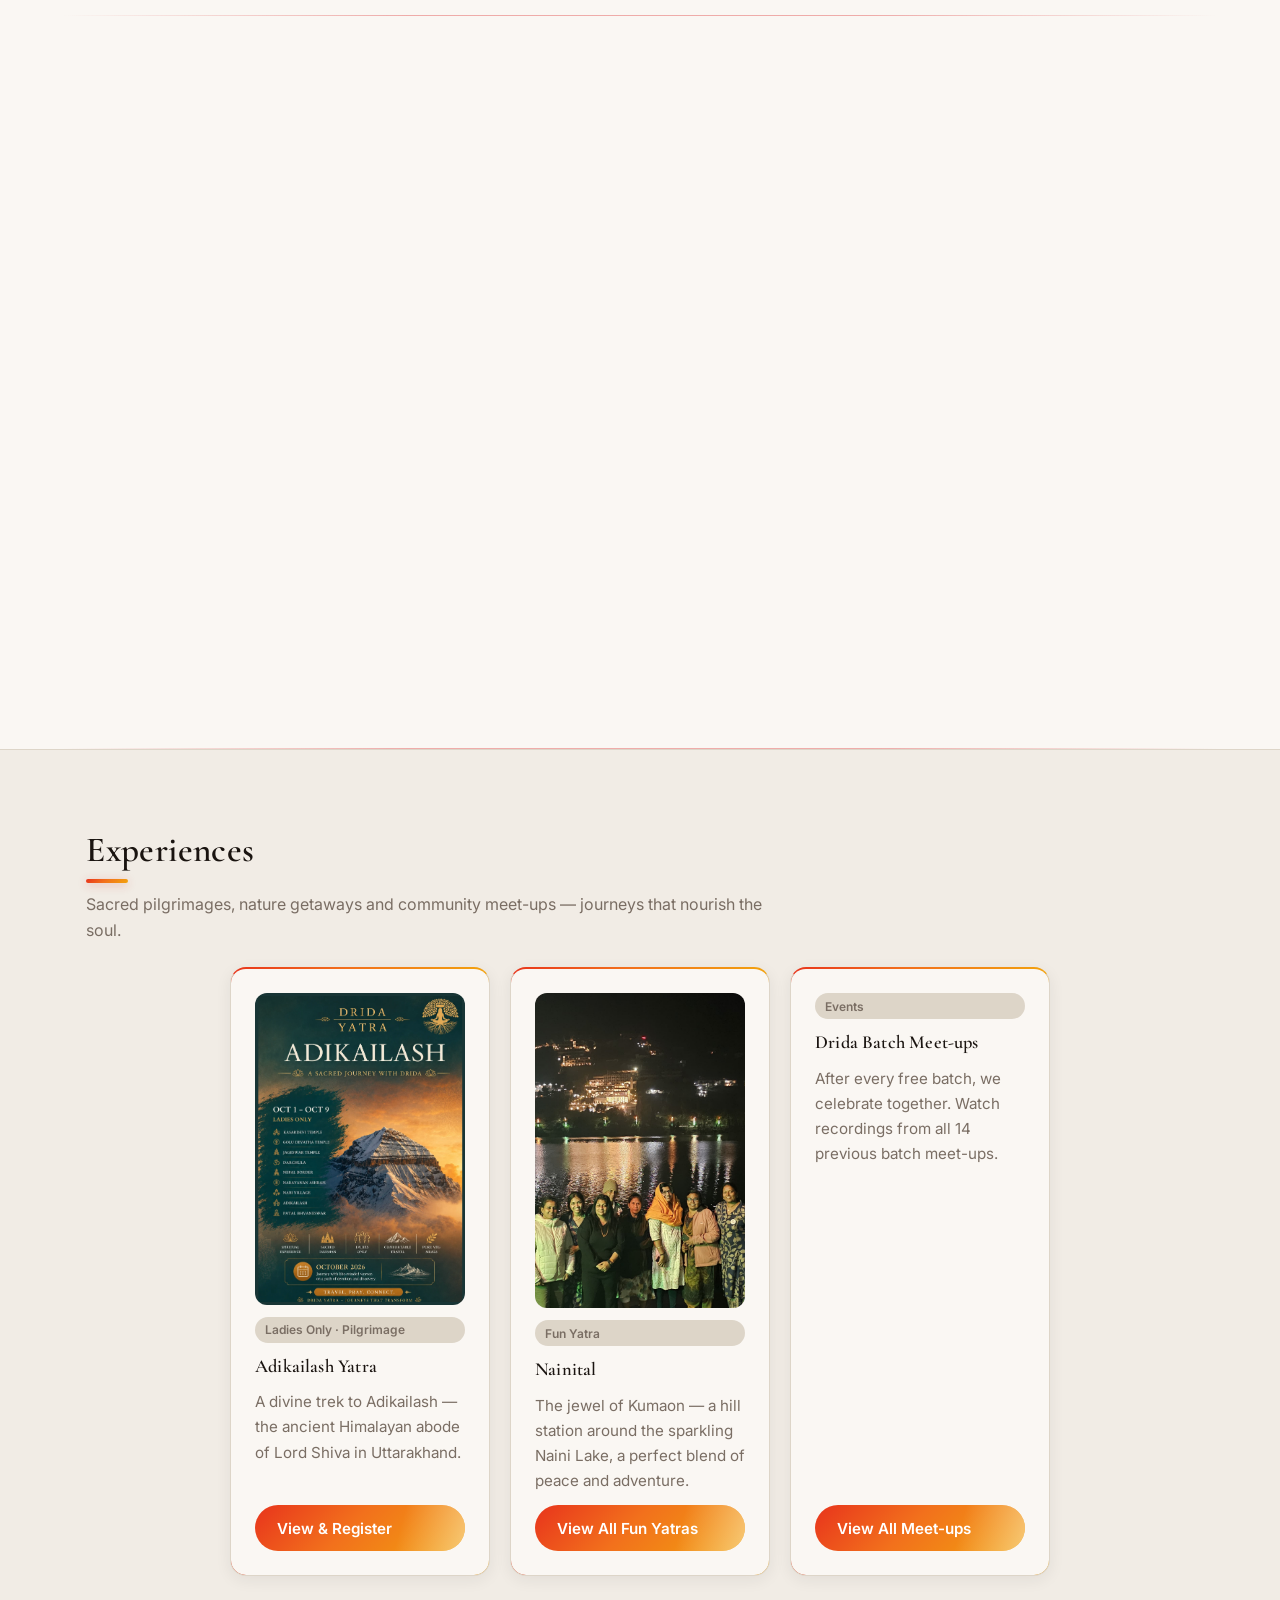
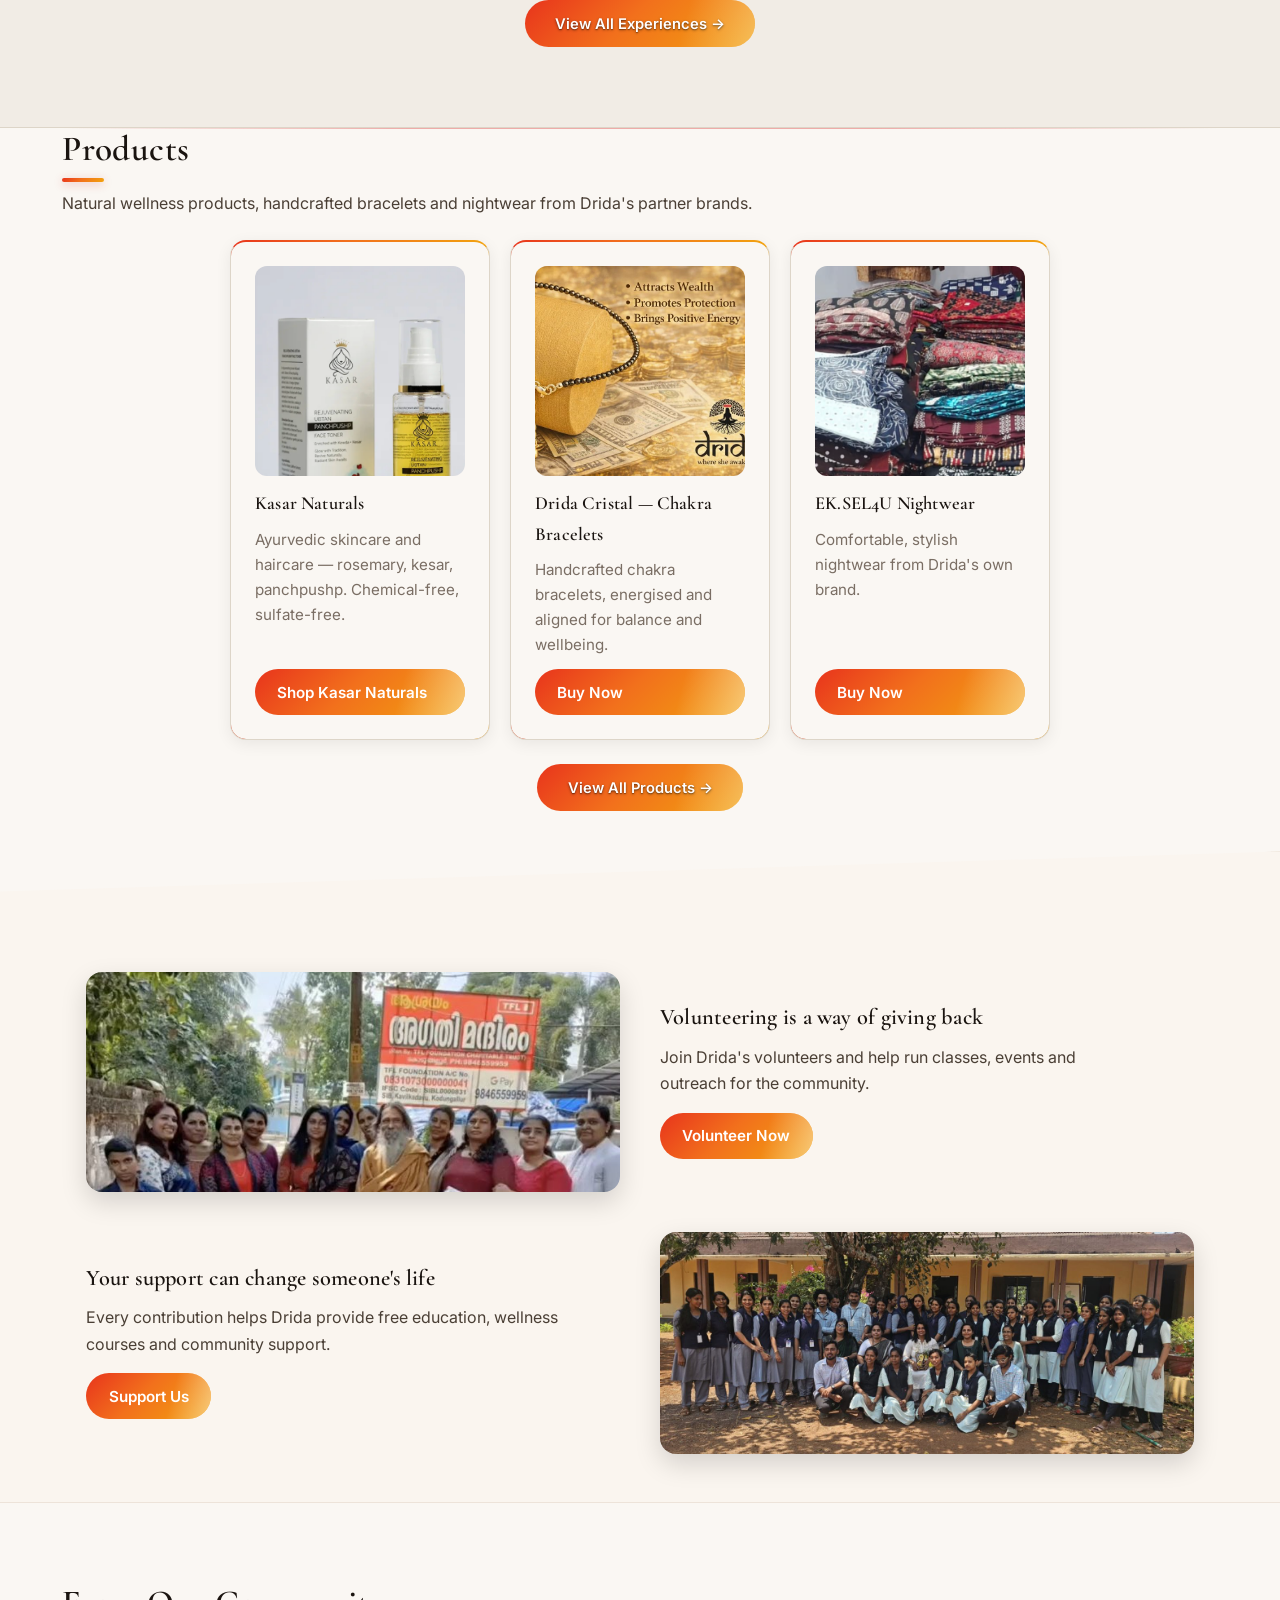
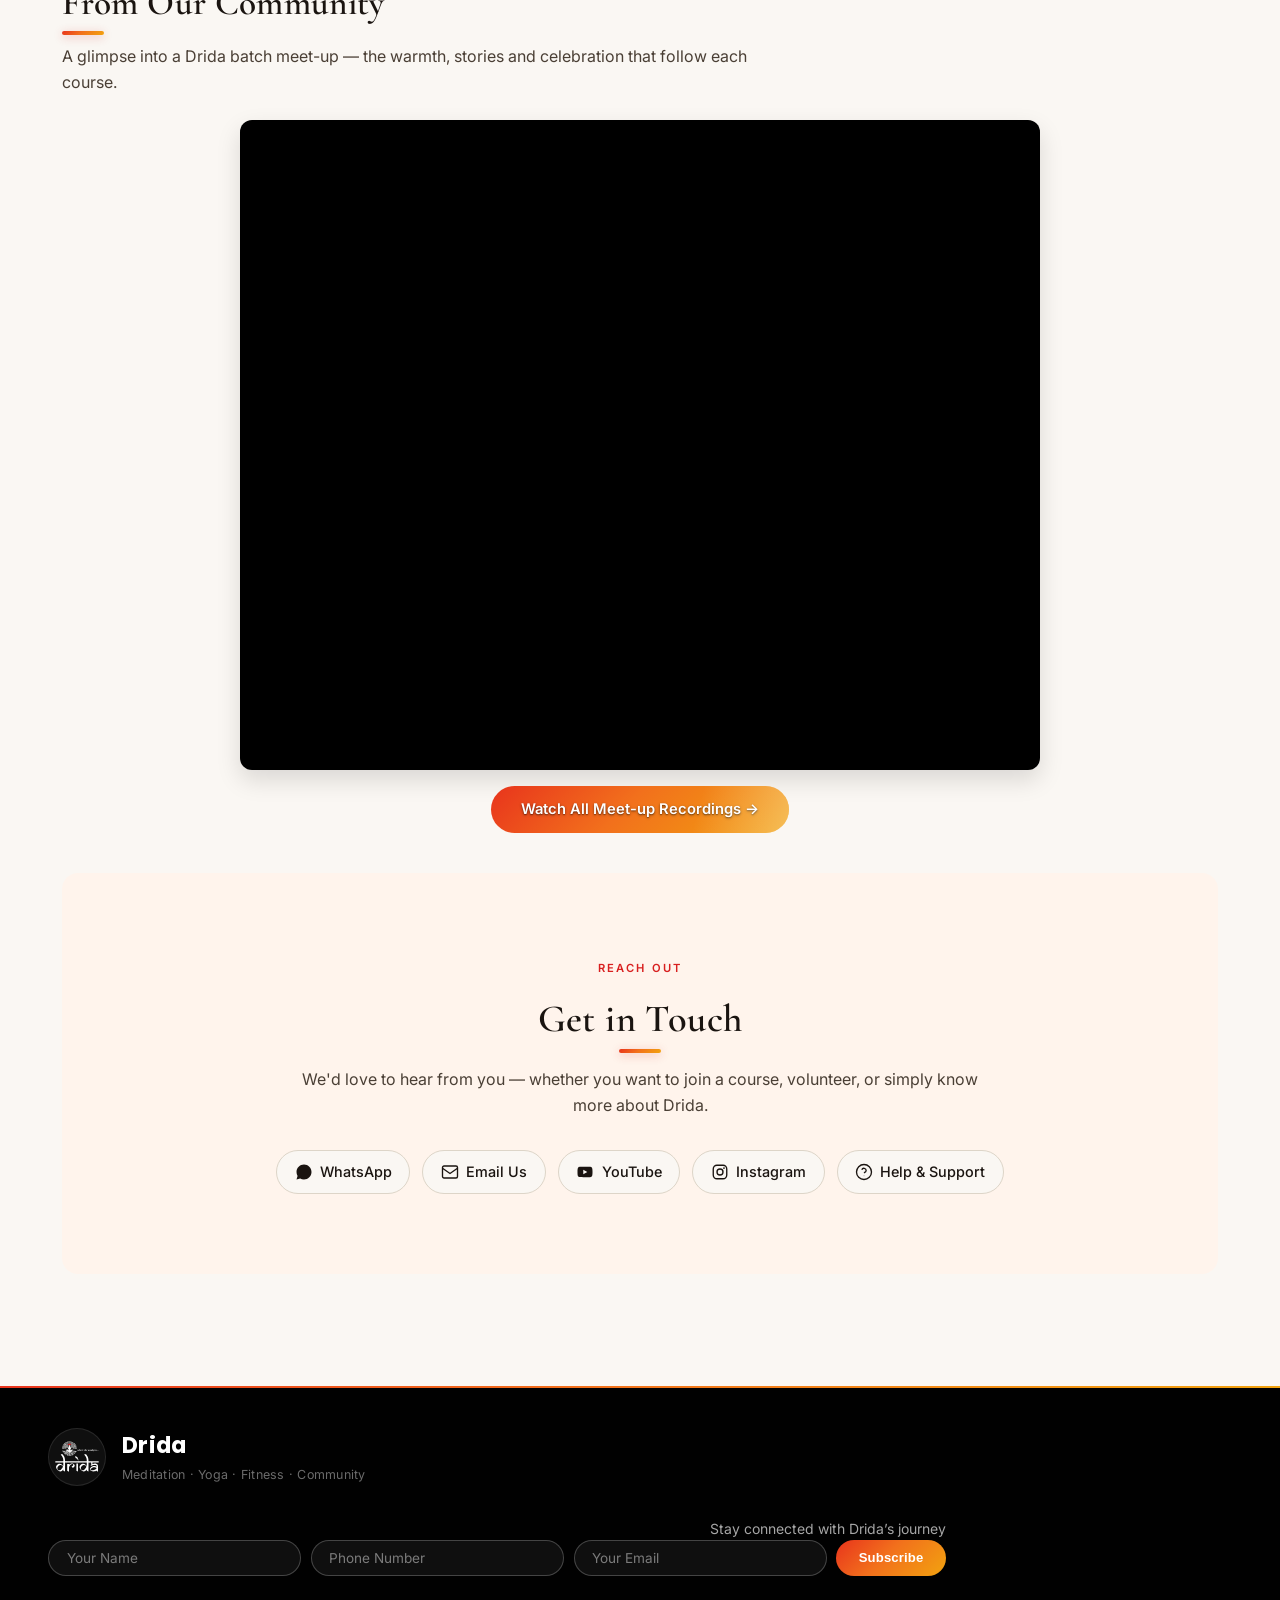
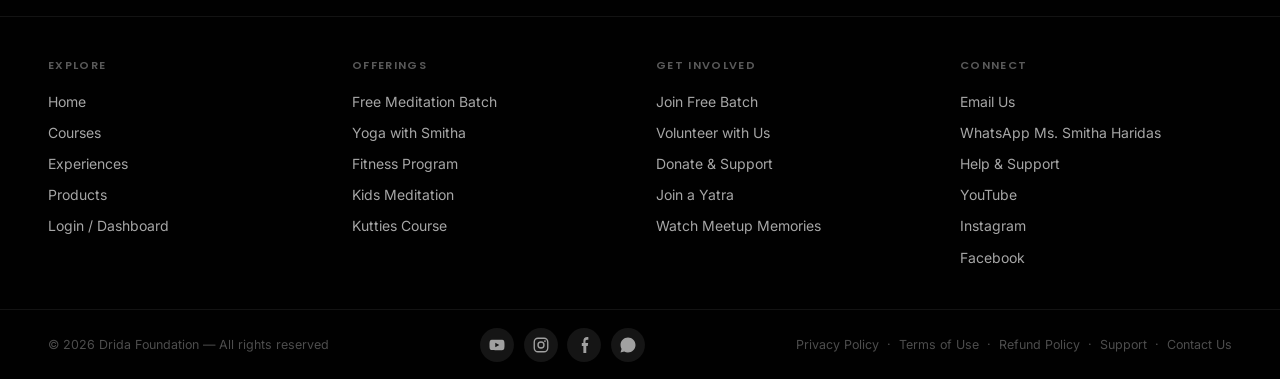
==== commit 5a64f30b: "Website - photo updates" ====
--- a/index.html
+++ b/index.html
@@ -551,8 +551,8 @@
           <a class="btn" href="products.html#kasar">Shop Kasar Naturals</a>
         </div>
         <div class="card">
-          <img src="images/crystal_pyrite_bracelet_lifestyle.jpg?v=2" alt="Drida Crystal — Chakra Bracelets" onerror="this.style.display='none'">
-          <h3>Drida Crystal — Chakra Bracelets</h3>
+          <img src="images/crystal_pyrite_bracelet_lifestyle.jpg?v=2" alt="Drida Cristal — Chakra Bracelets" onerror="this.style.display='none'">
+          <h3>Drida Cristal — Chakra Bracelets</h3>
           <p>Handcrafted chakra bracelets, energised and aligned for balance and wellbeing.</p>
           <a class="btn" href="products.html#drida-crystal">Buy Now</a>
         </div>
@@ -744,7 +744,7 @@
 
   <!-- This links our JavaScript file. Placed at the end so the page loads first. -->
   <script src="auth-nav.js"></script>
-  <script src="script.js?v=12"></script>
+  <script src="script.js?v=13"></script>
   <script src="drida-effects.js?v=1"></script>
 
   <!-- Auto-detect PNG/JPG: if an image fails to load, try the other extension -->
